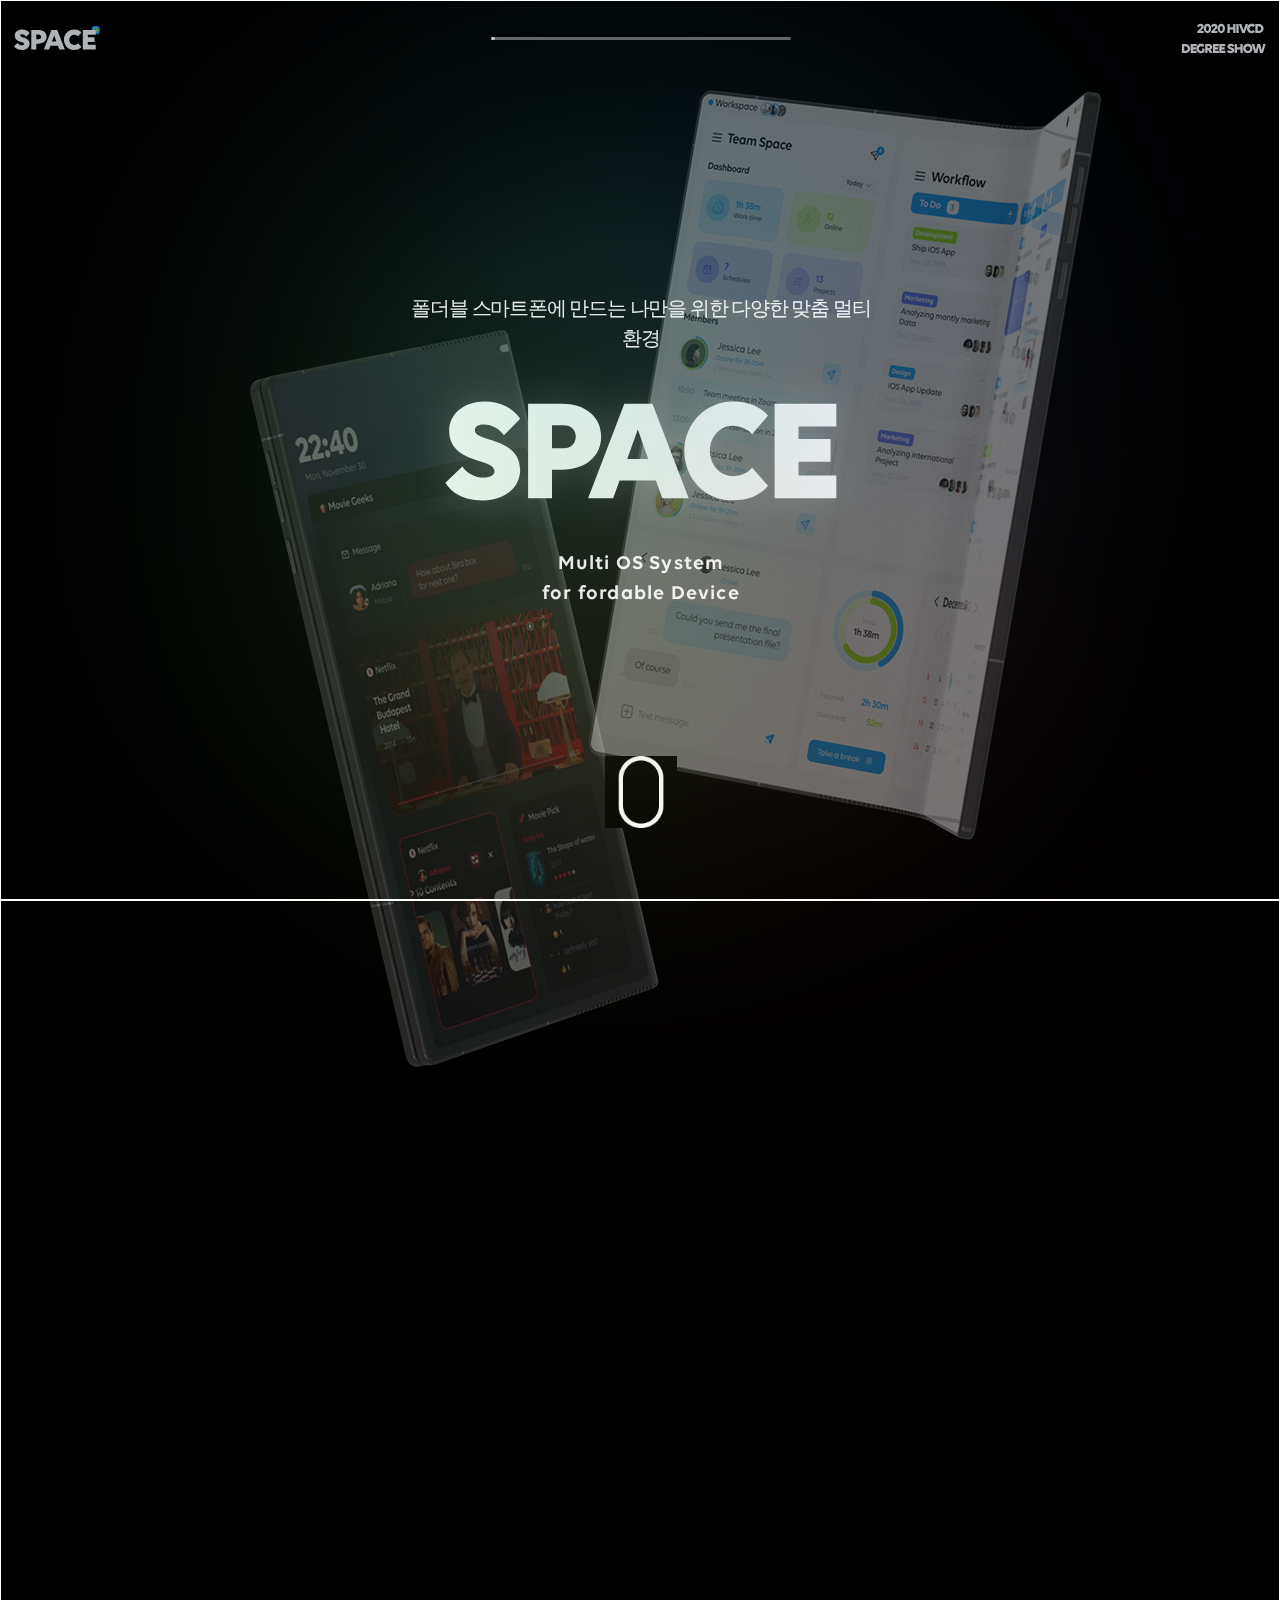
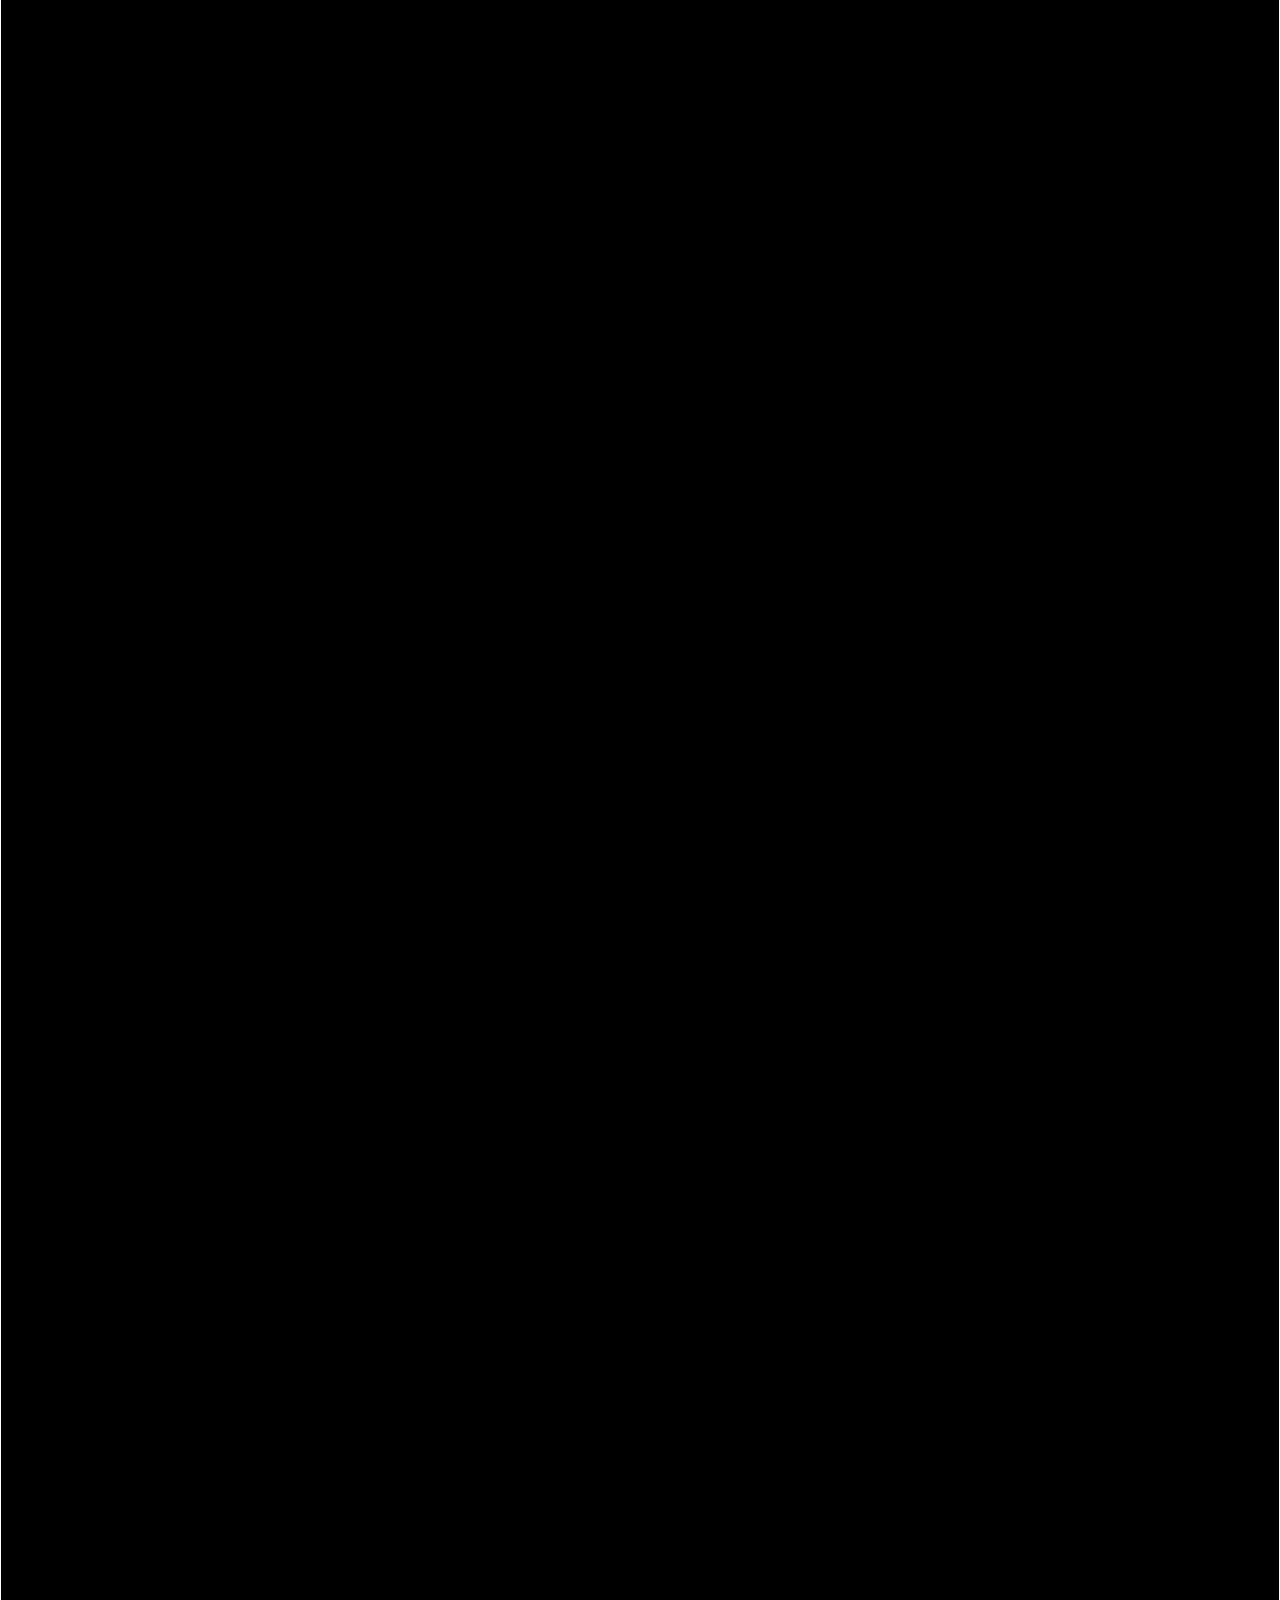
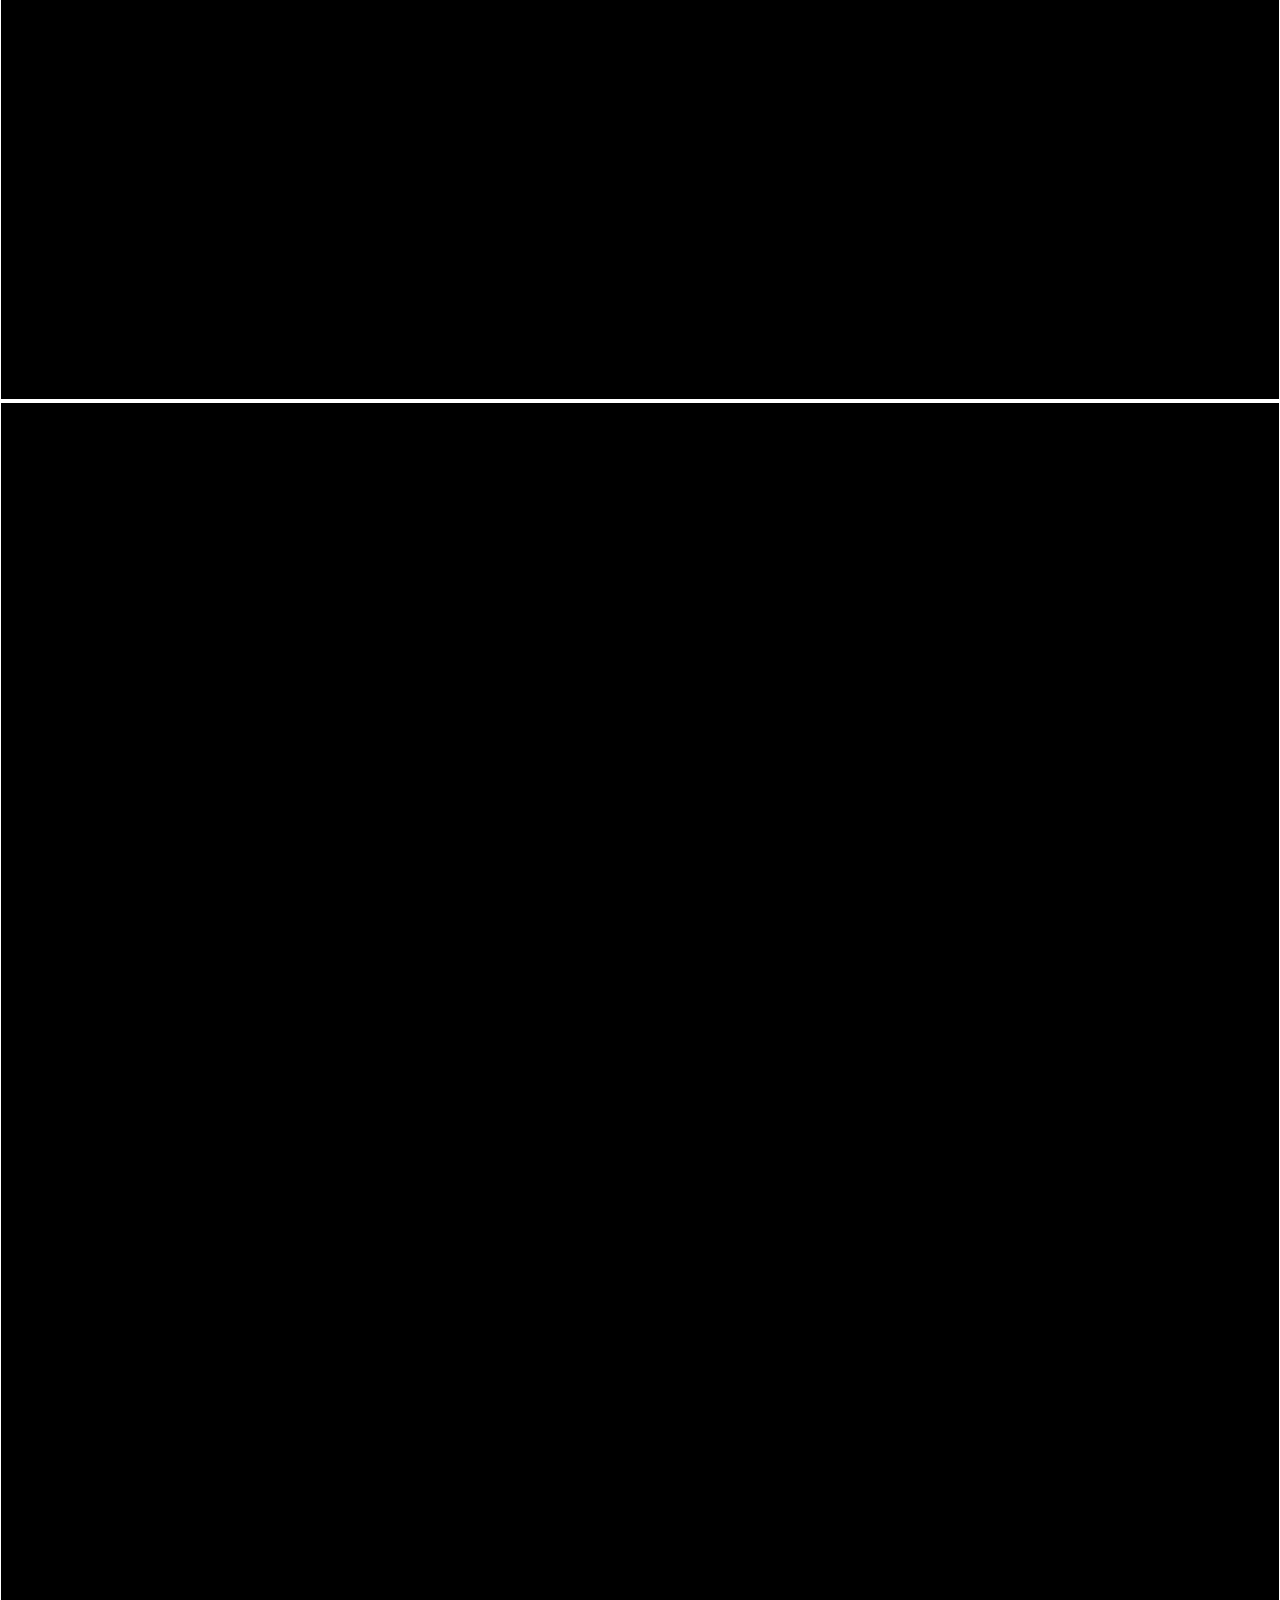
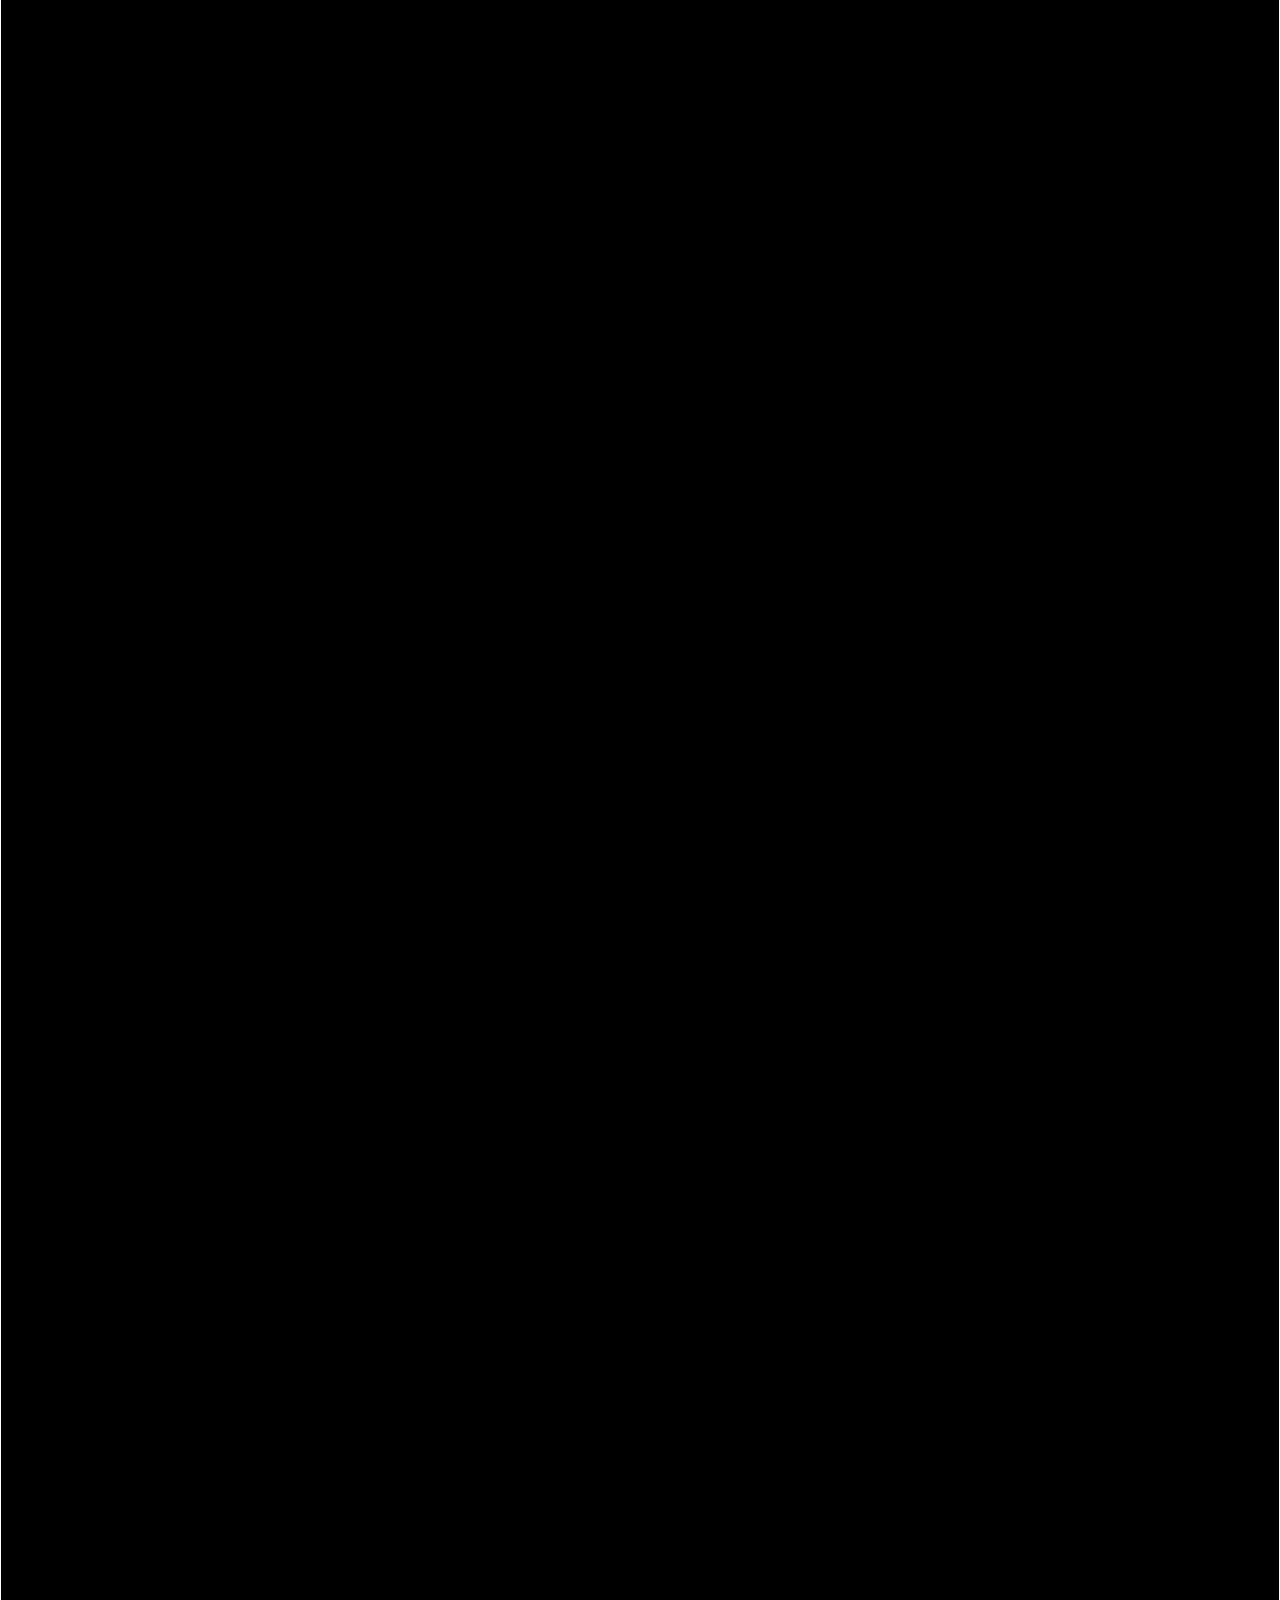
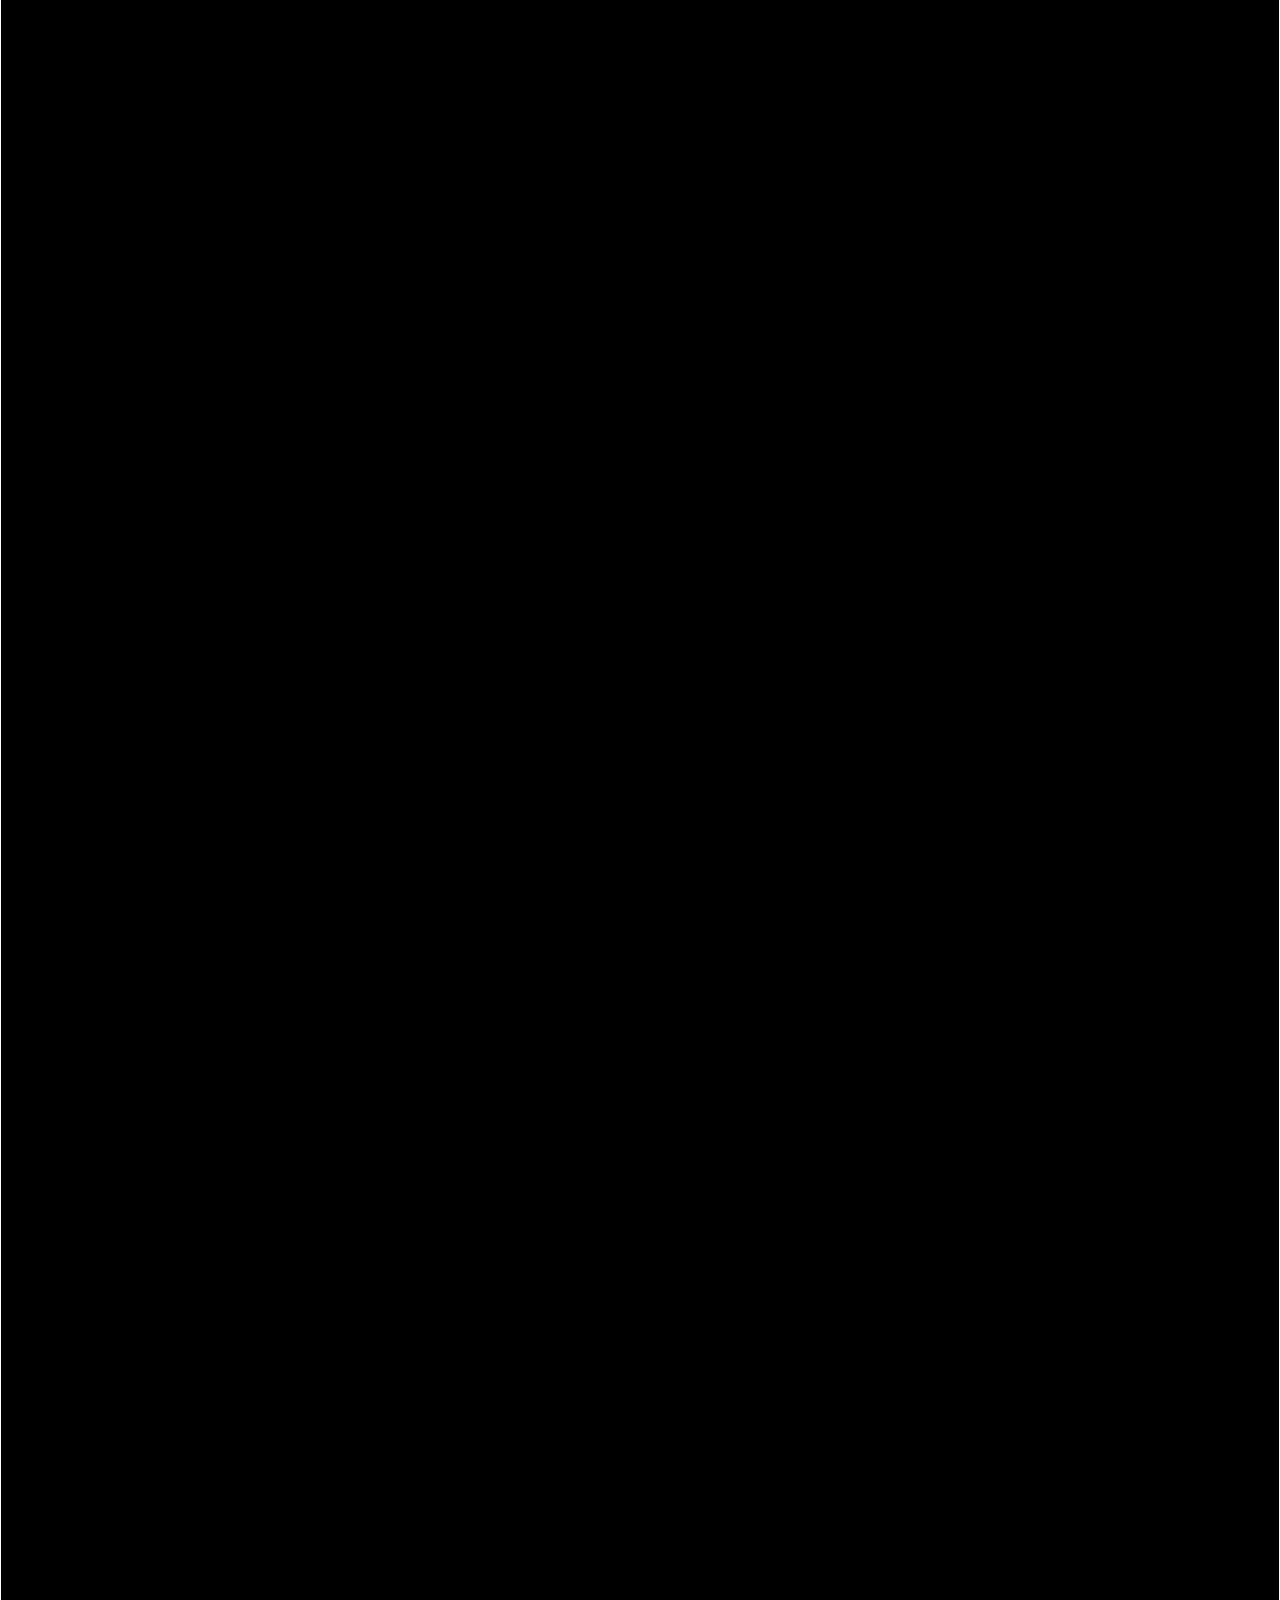
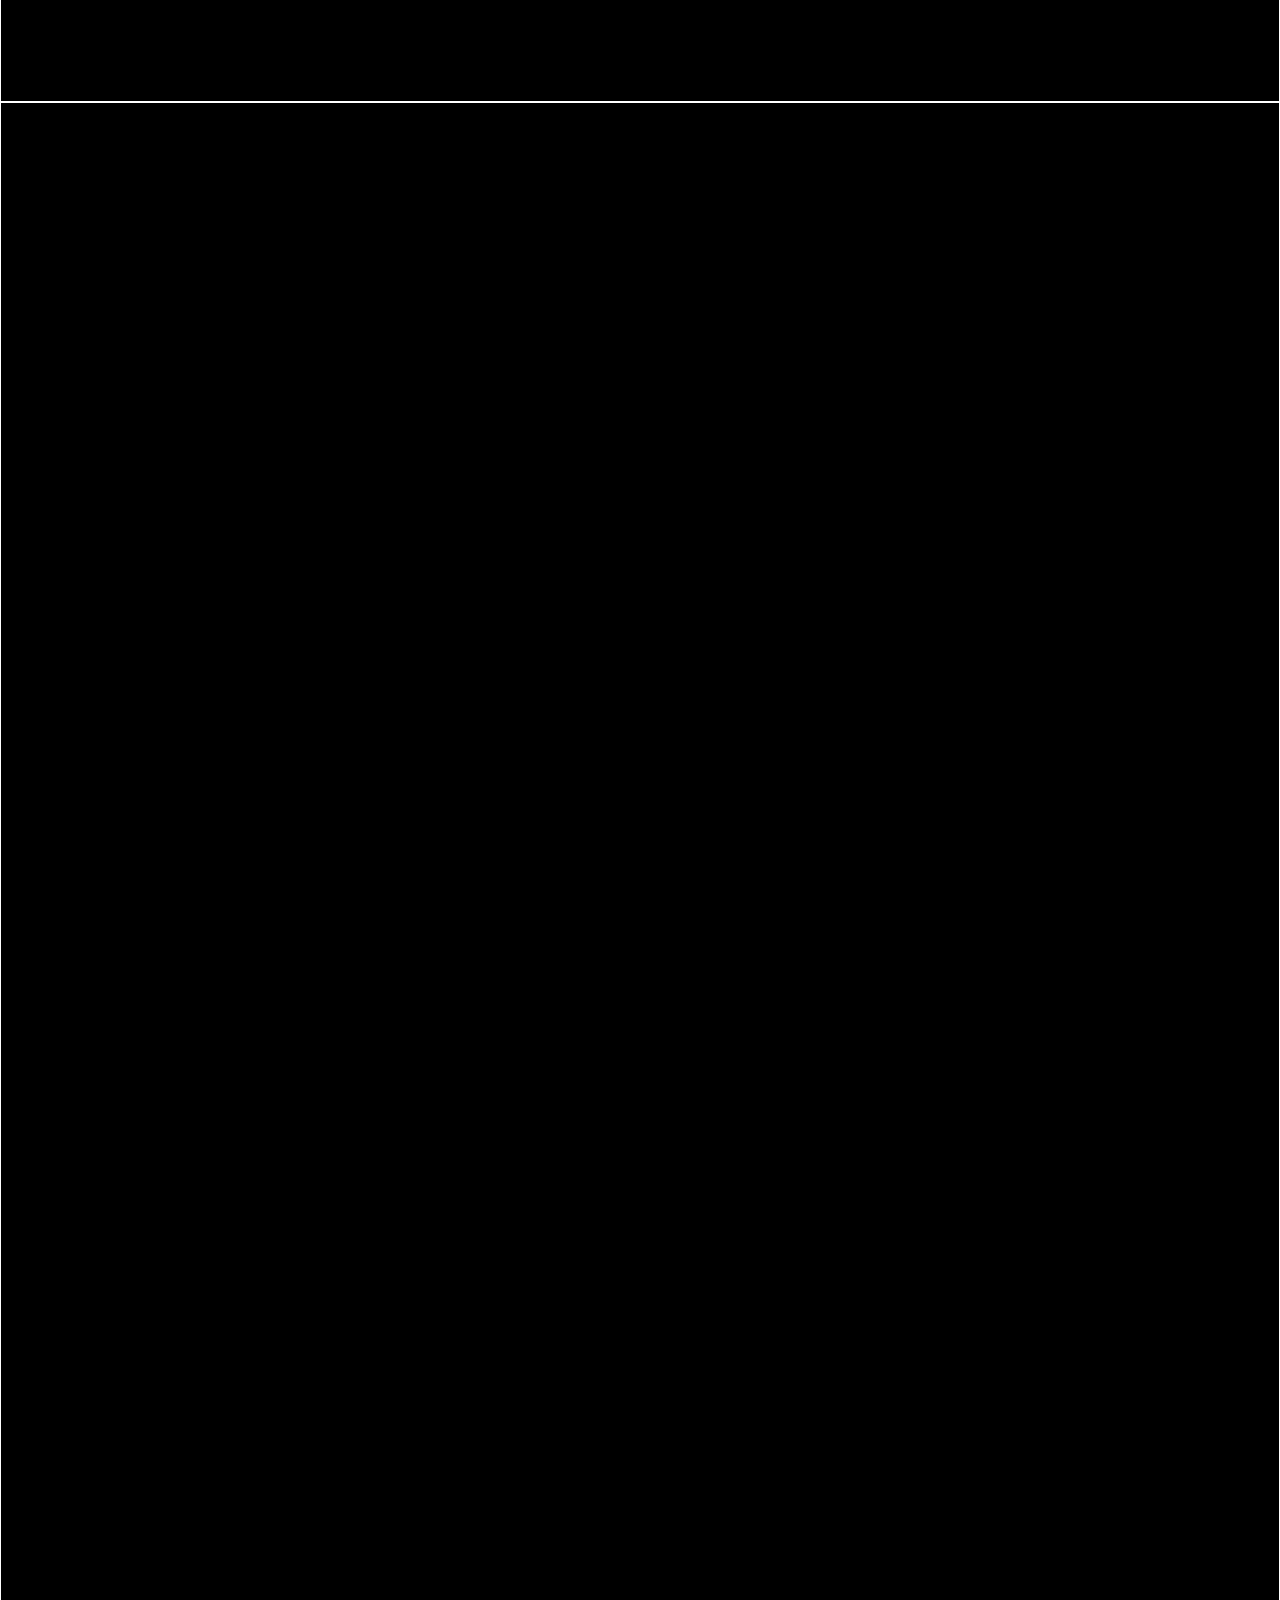
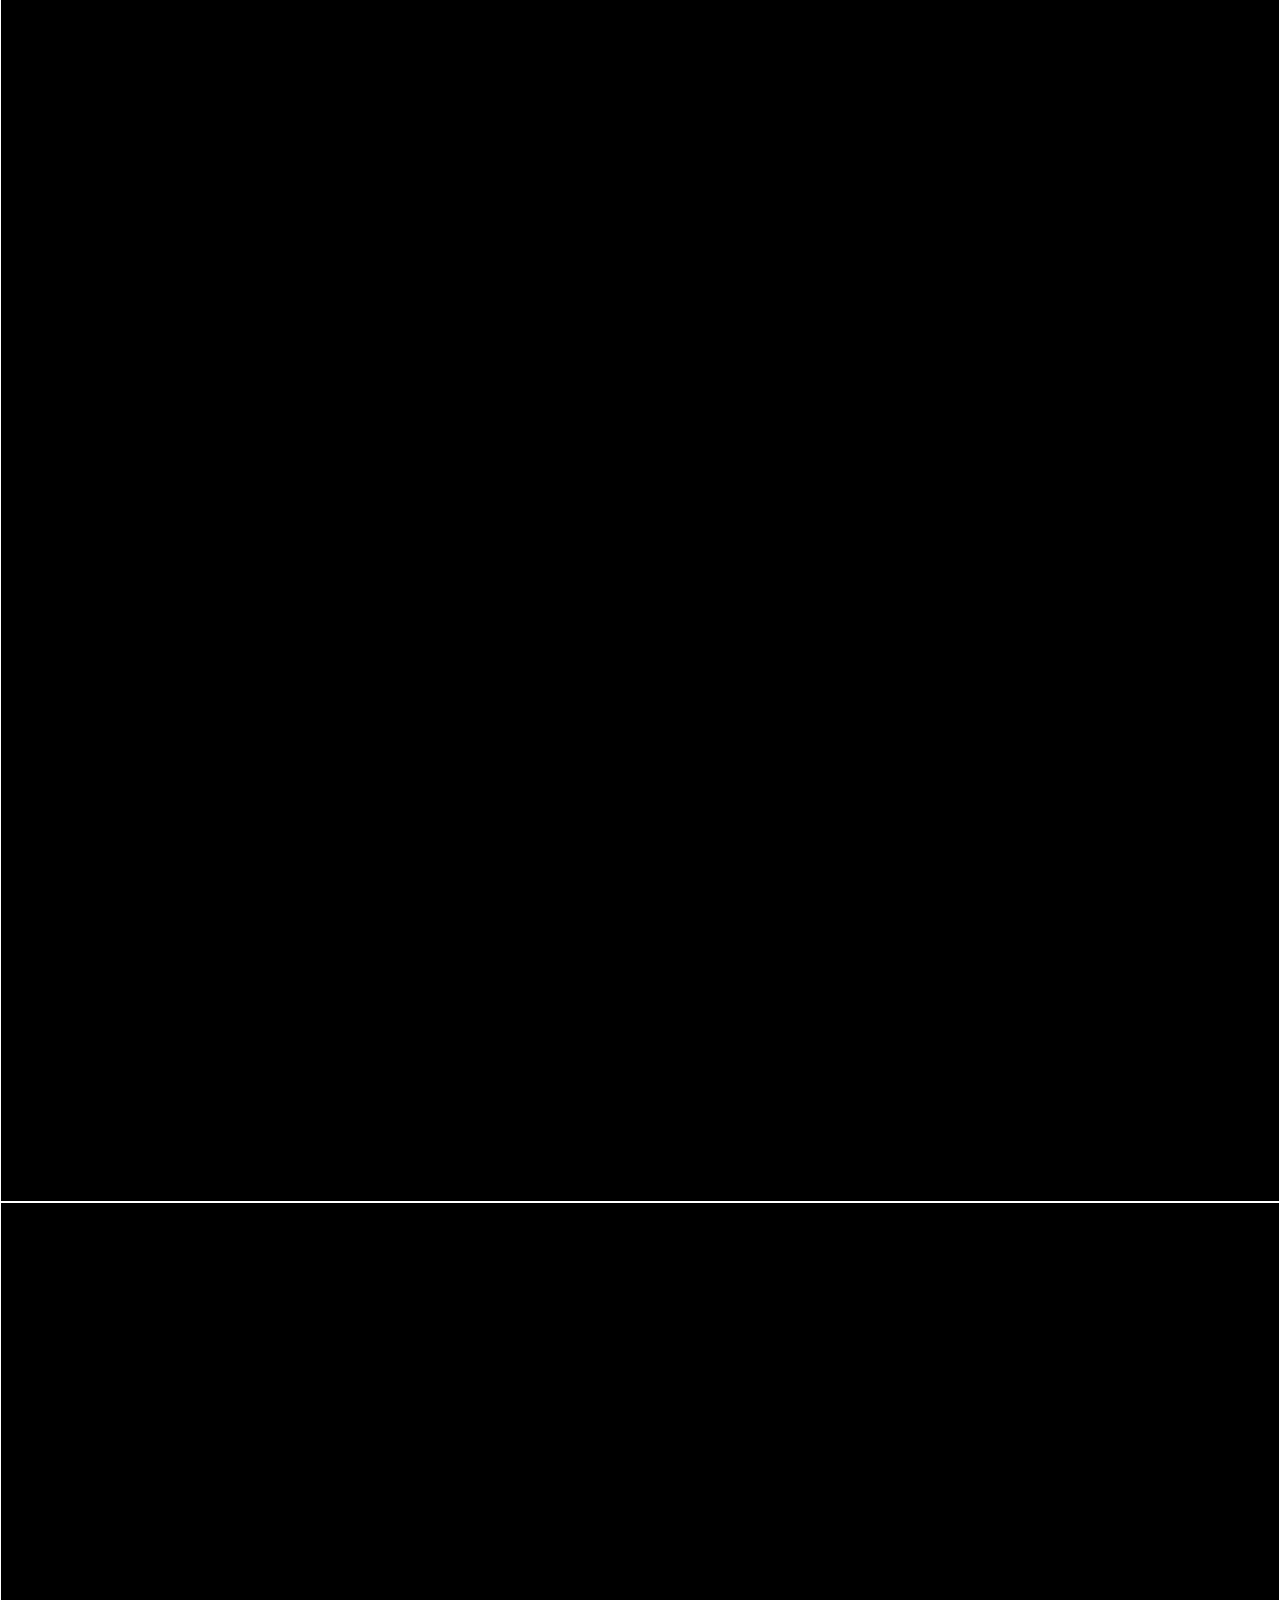
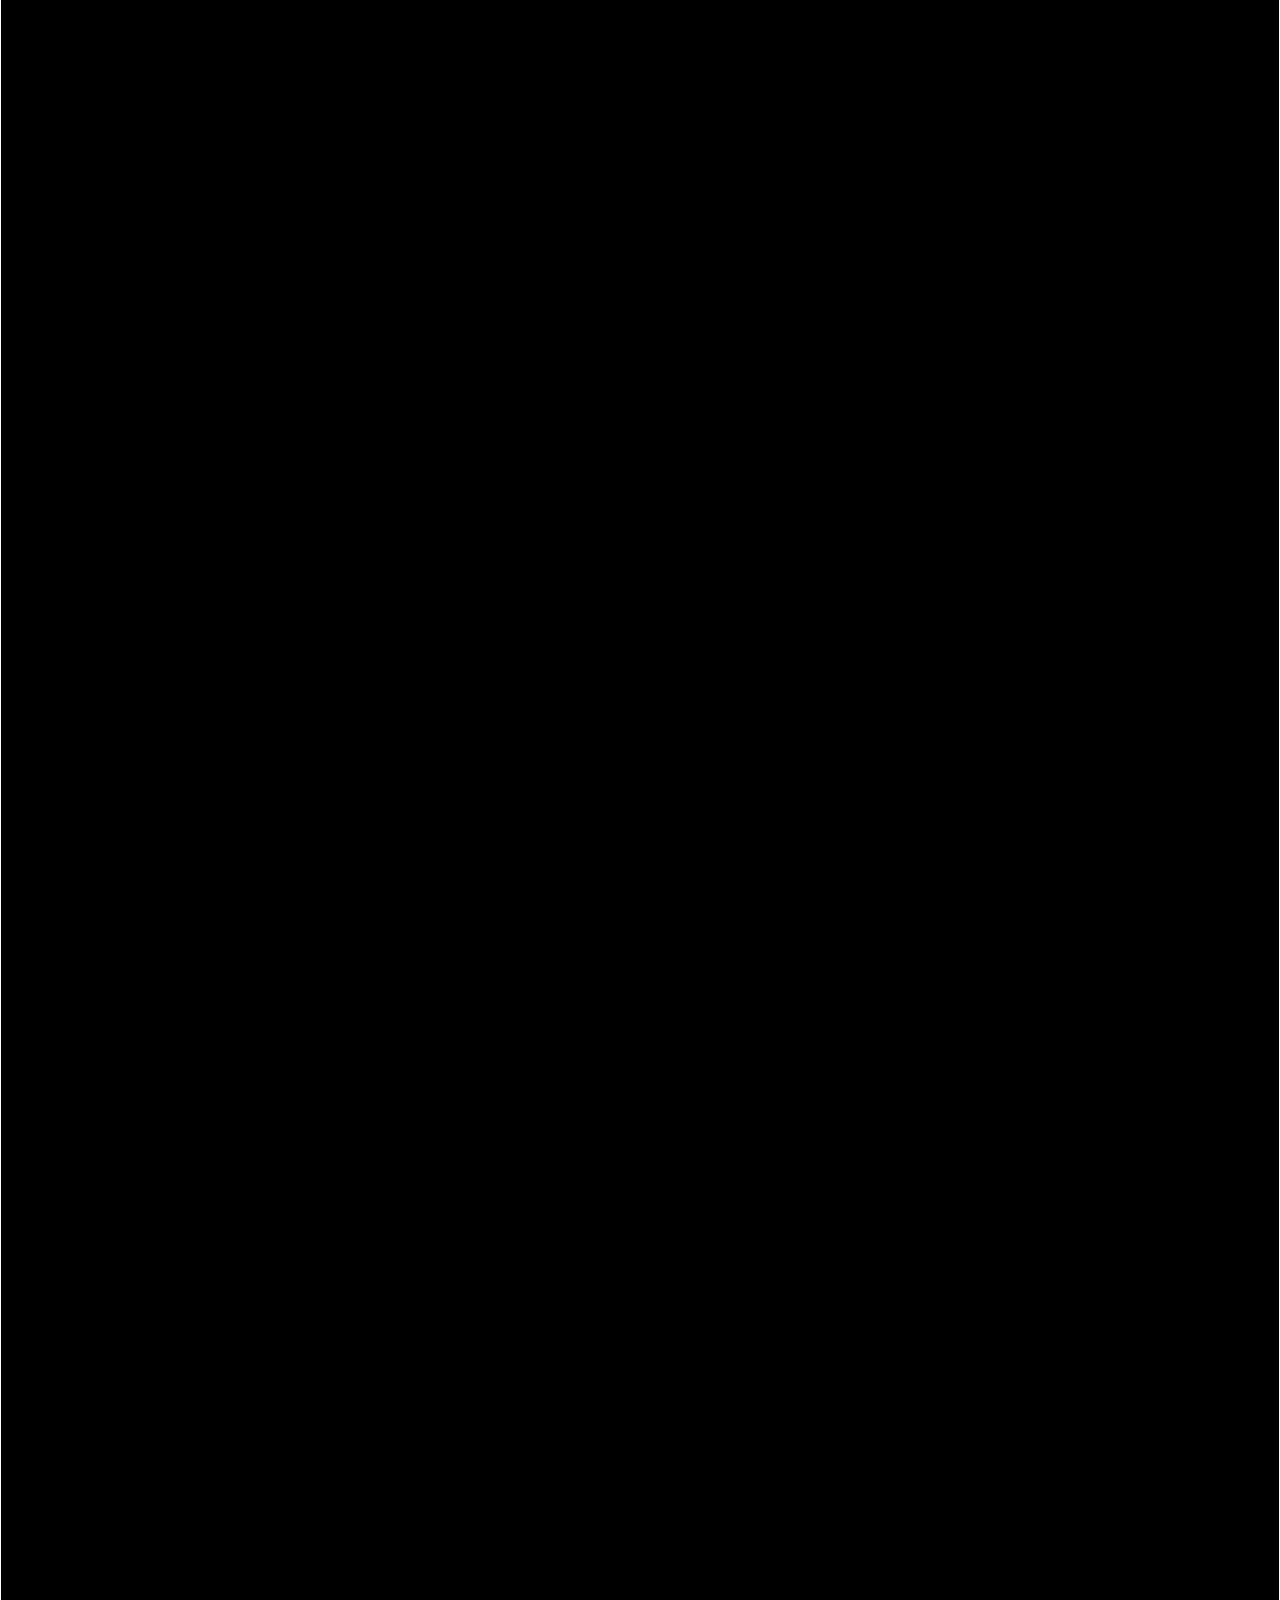
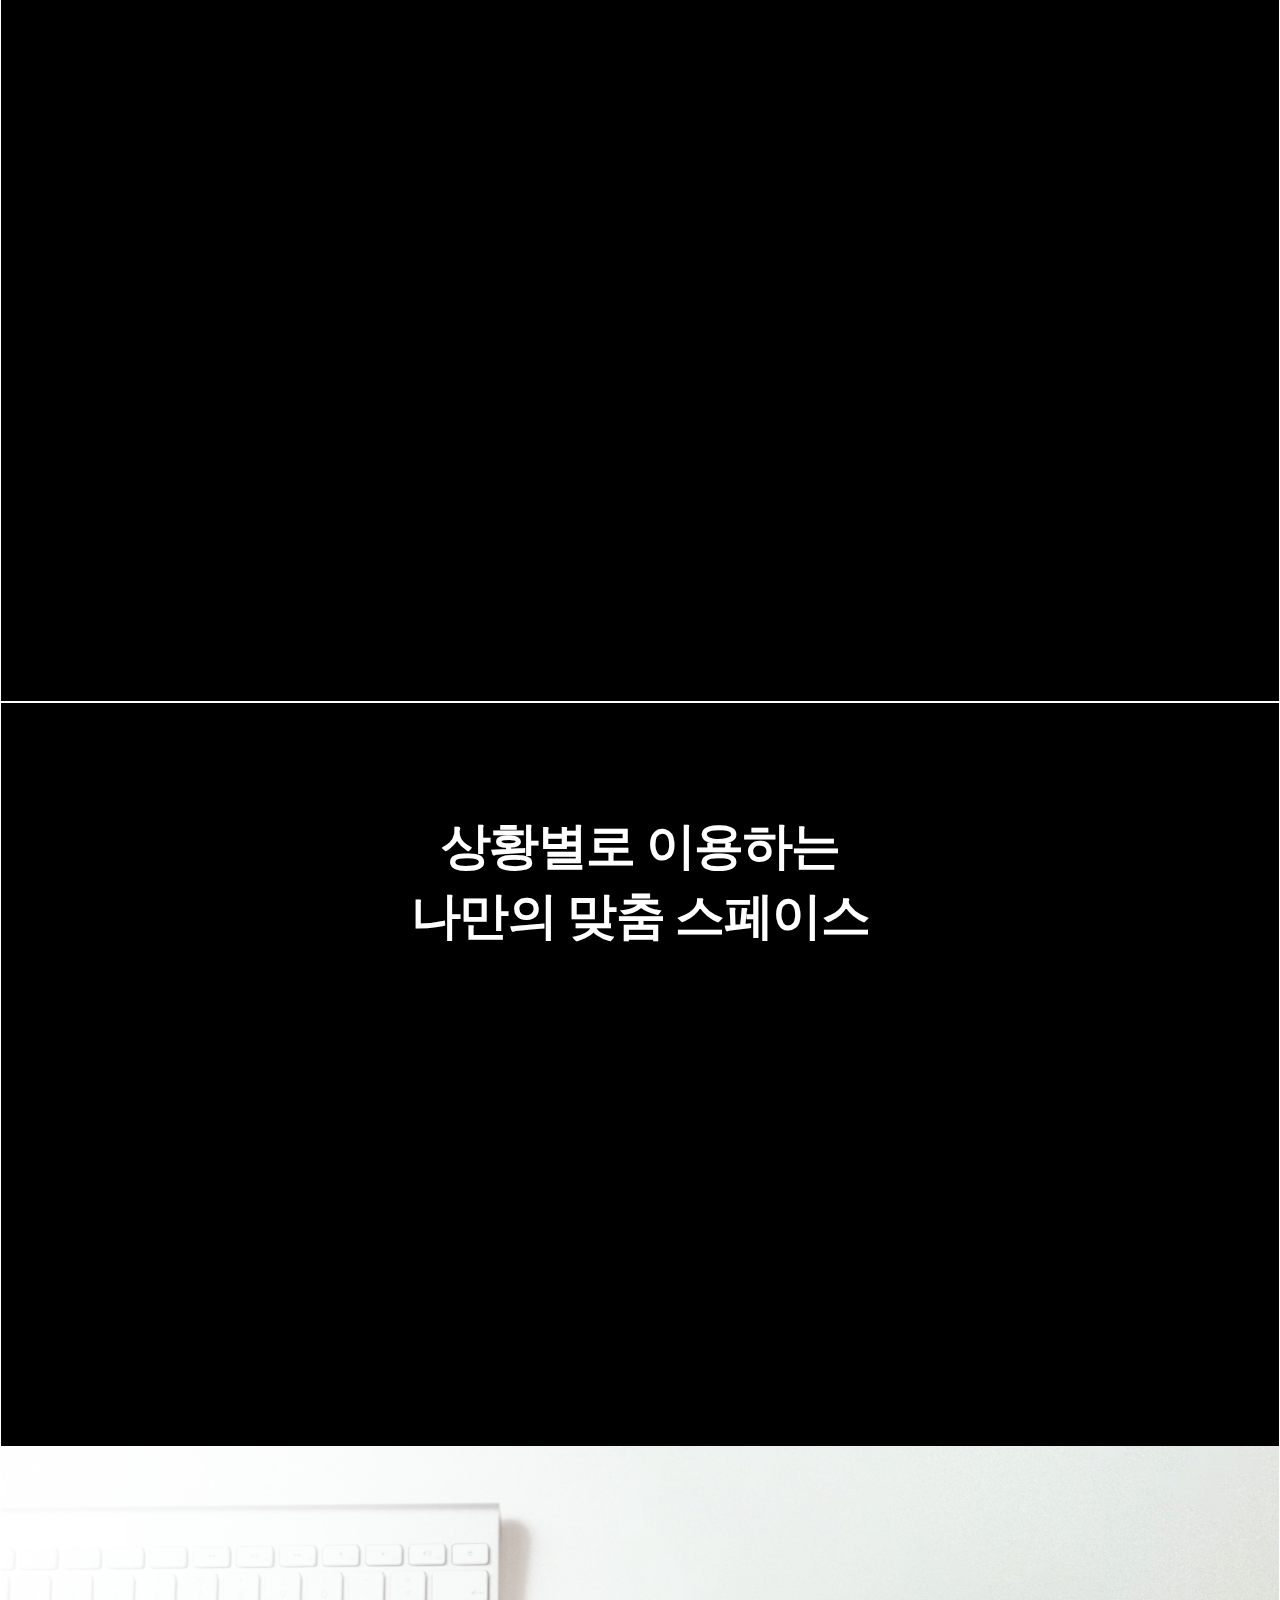
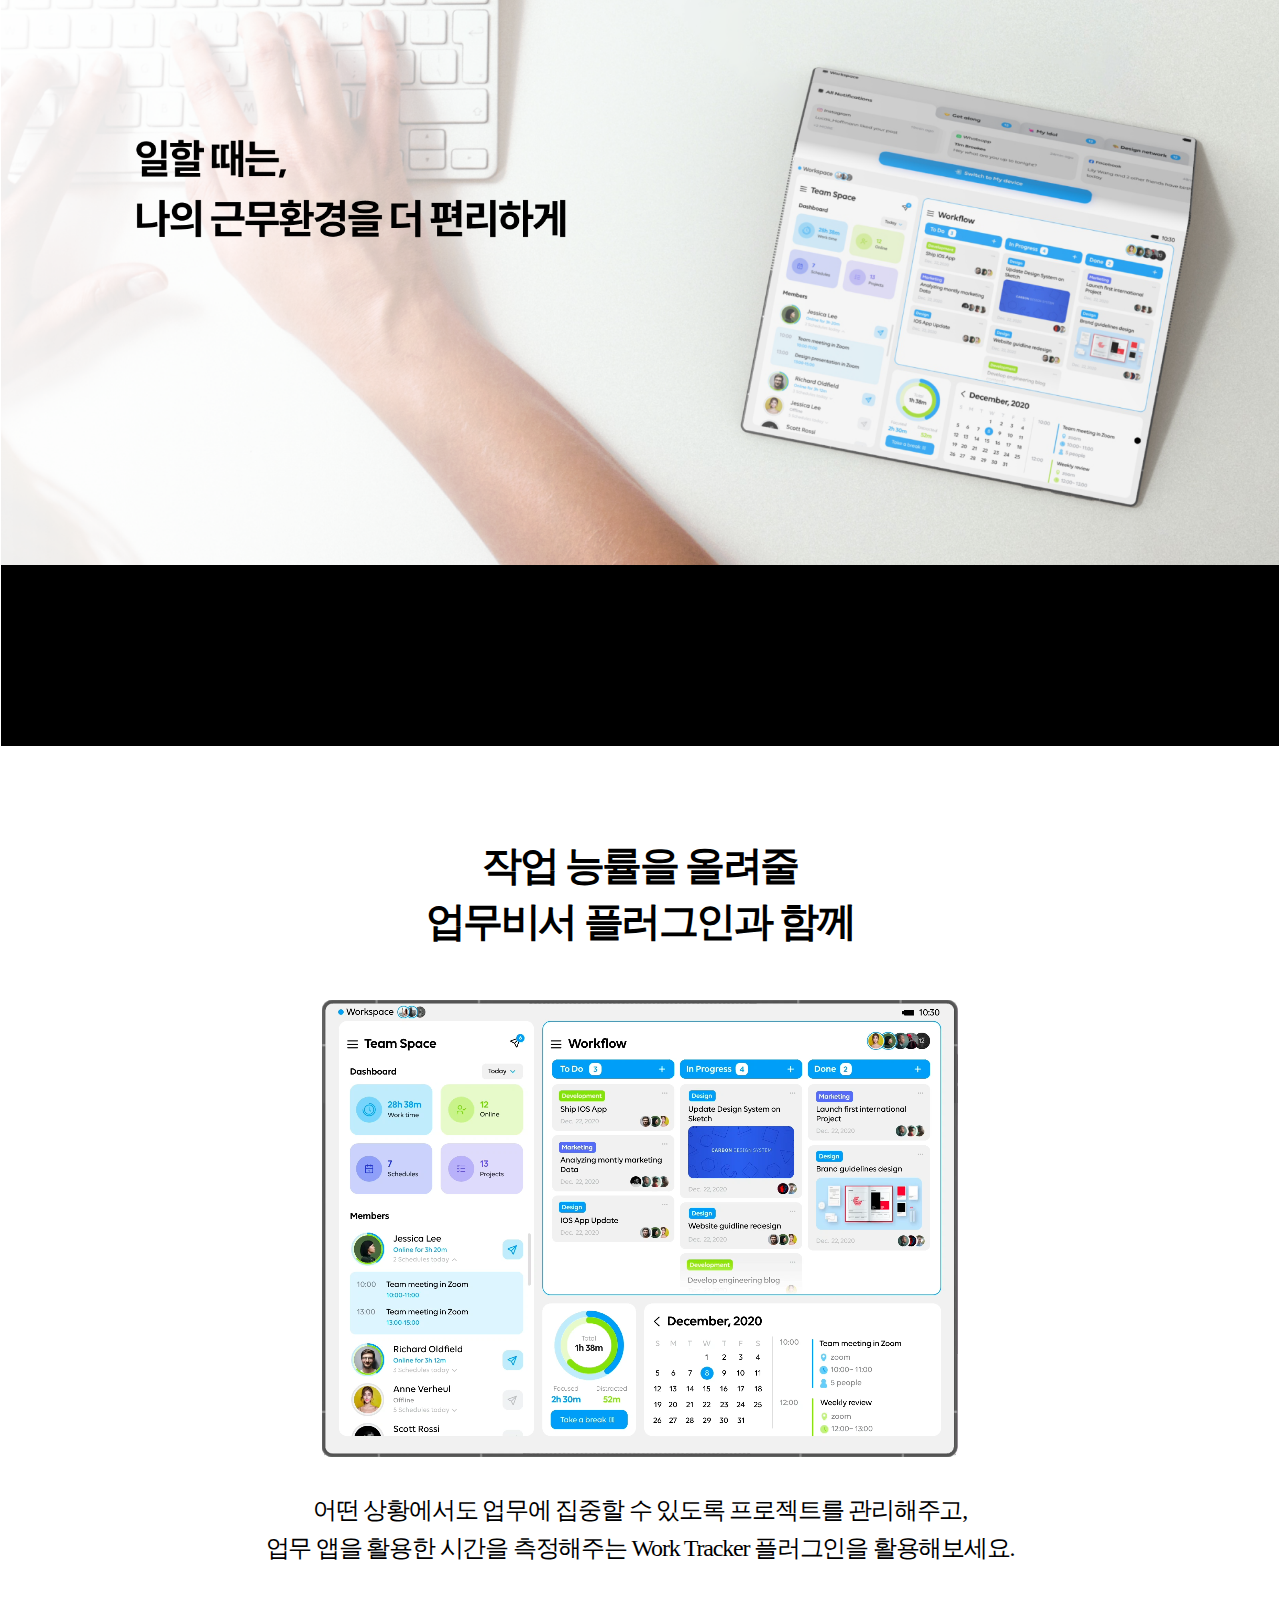
==== index.html @ e0433e71 "scroll-section-10 : completed" ====
<!DOCTYPE html>
<html>

<head>
    <meta charset="UTF-8">
    <meta name="viewport" content="width=device-width, initial-scale=1.0">
    <meta http-equiv="X-UA-Compatible" content="ie=edge">
    <title>[개발중]</title>
    <link rel="stylesheet" href="css/default.css">
    <link rel="stylesheet" href="css/main.css">
</head>

<body>
    <div class="container">
        <nav class="global-nav">
            <div class="global-nav-links">
                <img class="global-nav-item" src="./img/000/logo.svg"></img>
                <div class="global-nav-item indicator-background">
                    <div id="indicator-progress"></div>
                </div>
                <img class="global-nav-item" src="./img/000/head_right.svg" />
            </div>
        </nav>
        <section class="scroll-section title-section" id="scroll-section-0">
            <div class="main-page-title">
                <div class="main-page-title-background"></div>
                <div class="main-page-title-wrapper">
                    <small>폴더블 스마트폰에 만드는 나만을 위한 다양한 맞춤 멀티 환경</small>
                    <img src="./img/000/title.svg" />
                    <p>
                        Multi OS System<br>
                        for fordable Device
                    </p>
                </div>
            </div>
            <div class="main-page-footer">
                <img src="./img/000/scroll.gif" />
            </div>
            <div class="background-image left">
                <img src="./img/000/left.png" />
            </div>
            <div class="background-image right">
                <img src="./img/000/right.png" />
            </div>
        </section>
        <section class="scroll-section" id="scroll-section-1">
            <div class="sticky-elem sticky-elem-canvas">
                <canvas id="video-canvas-1" width="1920" height="1080"></canvas>
            </div>
            <div class="center-wrapper">
                <div class="scroll-elem title-box">
                    <p>
                        매순간 다른 목적,<br>
                        편하게 즐기고 계신가요?
                    </p>
                </div>
            </div>
        </section>
        <section class="scroll-section" id="scroll-section-2"></section>
        <section class="scroll-section" id="scroll-section-3">
            <div class="scroll-elem left-mock-screen">
                <img class="left-mock-screen-video one" src="./img/003/problem1.gif">
                <img class="left-mock-screen-video two" src="./img/003/problem2.gif">
                <img class="left-mock-screen-video three" src="./img/003/problem3.gif">
            </div>
            <div class="scroll-elem flow-text flow-right one">
                <strong>일할 때, 쉴 때, 영화볼 때</strong>
                <p>
                    함께 쓰면 편한 앱들, 매번 켰다 껐다 왔다갔다...<br>
                    번거롭지는 않으셨나요?
                </p>
            </div>
            <div class="scroll-elem flow-text flow-right two">
                <strong>집중하고 싶은 그 순간</strong>
                <p>
                    불필요한 알람이 정신없이 훼방을 놓는 바람에<br>
                    짜증나지는 않은셨나요?
                </p>
            </div>
            <div class="scroll-elem flow-text flow-right three">
                <strong>이리 돌리고, 저리 돌리고</strong>
                <p>
                    가로 세로 회전으로 부족해서,<br>
                    Lorem ipsum dolor sit amet.
                </p>
            </div>
        </section>
        <section class="scroll-section" id="scroll-section-4">
            <div class="sticky-elem main-message flow-title">
                <strong>지금 당신에게 필요한 건?</strong>
            </div>
            <div class="sticky-elem sticky-elem-video">
                <video class="full-video" id="background-video" src="./video/004/background-video.mp4" muted
                    width="100%" height="100%"></video>
            </div>
        </section>
        <section class="scroll-section" id="scroll-section-5">
            <div class="triple-wrapper">
                <div class="scroll-elem triple-left">
                    <strong class="index-1">1<br></strong>
                    <img src="./img/005/1.gif" />
                    <h1>
                        원하는 대로 만드는<br>
                        나만의 공간
                    </h1>
                    <p>
                        같이 사용할 앱들끼리 공간으로 묶어<br>사용을 분리해보세요.
                    </p>
                </div>
                <div class="scroll-elem triple-center">
                    <strong class="index-2">2<br></strong>
                    <img src="./img/005/2.gif" />
                    <h1>
                        스페이스만의<br>
                        플러그인
                    </h1>
                    <p>
                        스페이스에 준비된 각종 플러그인으로<br>더욱 효율적으로 활용할 수 있어요.
                    </p>
                </div>
                <div class="scroll-elem triple-right">
                    <strong class="index-3">3<br></strong>
                    <img src="./img/005/3.gif" />
                    <h1>
                        접고, 펼치고<br>
                        나누고
                    </h1>
                    <p>
                        폰을 접고 펼치고, 그리드를 나누며<br>자유자재로 활용해보세요.
                    </p>
                </div>
            </div>
        </section>
        <section class="scroll-section" id="scroll-section-6">
            <div class="scroll-main-message">
                <strong>상황별로 이용하는<br>나만의 맞춤 스페이스</strong>
            </div>
            <div class="scroll-background-wrapper">
                <img class="scroll-background-image" src="./img/006/work_mockup.png"/>
            </div>
            <div style="background-color: white; height: 10vh; width: 100%;">

            </div>
        </section>
        <section class="scroll-section" id="scroll-section-7">
            <div class="scroll-area-wrapper one">
                <div class="screen-title">
                    <strong>작업 능률을 올려줄<br>업무비서 플러그인과 함께</strong>
                </div>
                <div class="screen-body">
                    <video id="video-one" src="./video/007/work_1.mp4" style="width: 636px; height: 457px;" muted autoplay loop></video>
                </div>
                <div class="screen-footer">
                    <p>
                        어떤 상황에서도 업무에 집중할 수 있도록 프로젝트를 관리해주고,<br>
                        업무 앱을 활용한 시간을 측정해주는 Work Tracker 플러그인을 활용해보세요.
                    </p>
                </div>
            </div>
            <div class="scroll-area-wrapper two">
                <div class="scroll-area-flow-text">
                    <strong>집중과 휴식<br>두마리 토끼를 한 번에</strong>
                    <p>
                        업무용 스페이스에 집중할 수 있도록<br>
                        다른 스페이스의 알림은 잠시 뒤로.<br>
                        확인하고 싶을 때 언제든지 펼쳐보세요.
                    </p>
                </div>
                <video id="video-two" src="./video/007/work_2.mp4" style="width: 805px; height: 900px;" muted autoplay loop></video>
            </div>
            <div class="scroll-area-wrapper three">
                <div class="scroll-area-flow-text">
                    <strong>갑작스럽게<br>이동해야 할 때에도</strong>
                    <p>
                        사용하고 있던 앱들이 반으로 접힌 화면<br>
                        속으로 쏙, 작은 화면에서도 스페이스를<br>
                        온전히 이용할 수 있어요.
                    </p>
                </div>
                <video id="video-three" src="./video/007/work_3.mp4" style="width: 805px; height: 900px;" muted autoplay loop></video>
            </div>
        </section>
        <section class="scroll-section" id="scroll-section-8">
            <div class="sticky-elem-canvas">
                <canvas id="background-canvas" width="2000" height="2160"></canvas>
            </div>
            <div class="sticky-elem screen-title">
                <strong>일할 때에는 물론</strong>
            </div>
            <div class="sticky-elem center-fixed-images light">
                <img src="./img/008/light.png">
            </div>
            <div class="sticky-elem center-fixed-images dark">
                <img src="./img/008/dark.png">
            </div>
            <div class="sticky-elem screen-footer">
                <strong>편히 쉴 때에도</strong>
            </div>
            <!-- 배경 검정색 전환 -->
        </section>
        <section class="scroll-section" id="scroll-section-9">
            <div class="sticky-elem sticky-elem-video" style="padding-left: 50%;">
                <video class="full-video one" id="background-video" src="./video/009/chill_motion_1_mockup.mp4" muted loop
                    width="100%" height="100%"></video>
            </div>
            <div class="sticky-elem sticky-elem-video" style="padding-left: 50%;">
                <video class="full-video two" id="background-video" src="./video/009/chill_motion_2_mockup.mp4" muted loop
                    width="100%" height="100%"></video>
            </div>
            <div class="sticky-elem sticky-elem-video">
                <video class="full-video three" id="background-video" src="./video/009/chill_motion_3_mockup.mp4" muted loop
                    width="100%" height="100%"></video>
            </div>
            <div class="scroll-elem flow-text flow-left one">
                <strong>미러 윈도우로<br>동시에 즐기는 스페이스</strong>
                <p>
                    친구와 스페이스를 공유하여 함께 시간을<br>
                    보내보세요. 친구의 활동을 그대로 보여주는<br>
                    미러 윈도우와 함께.
                </p>
            </div>
            <div class="scroll-elem flow-text flow-left two">
                <strong>잠깐 접어서<br>홀드한 상태에서도</strong>
                <p>
                    잠깐 홀드를 할 때에도, 스페이스를 공동<br>
                    으로 사용하고 있는 친구가 어떤 일을 하<br>
                    고 있는지 볼 수 있어요.
                </p>
            </div>
            <div class="sticky-elem sticky-elem-canvas">
                <canvas id="image-canvas-3" width="1920" height="1080"></canvas>
            </div>
            <div class="sticky-elem screen-title three">
                <p>스페이스의 추억을 담아줄<br>화면기록 플러그인과 함께</p>
            </div>
            <div class="sticky-elem screen-footer three">
                <p>
                    Historize 플러그인을 활용해, 스크린 타임랩스를 기록하고 추억으로 남겨보세요. <br>
                    하루종일 즐겼던 스페이스에서 원하는 화면만 쏙쏙 골라담아 친구와 함께 편집하세요.
                </p>
            </div>
        </section>
        <section class="scroll-section" id="scroll-section-10">
            <div class="last-wrapper">
                <div class="last-title">
                    이제 당신만의 다양한 스페이스를<br>만들어보세요.
                </div>
                <img src="./img/010/all_mockup_full.png" width="1920" height="1080" style="z-index: 5;"></canvas>
            </div>
        </section>
        <section class="scroll-section" id="scroll-section-11">
        </section>
    </div>
    <script src="js/main.js"></script>
</body>

</html>
---- css/default.css ----
@charset 'utf-8';

html {
	font-family: 'Apple SD Gothic Neo', Roboto, 'Noto Sans KR', NanumGothic, 'Malgun Gothic', sans-serif;
	line-height: 1.2;
	word-wrap: break-word;
	background: #000000;
	color: #ffffff;
}
body {
	-webkit-font-smoothing: antialiased;
}
html, body, div, span, applet, object, iframe,
h1, h2, h3, h4, h5, h6, p, blockquote, pre,
a, abbr, acronym, address, big, cite, code,
del, dfn, em, img, ins, kbd, q, s, samp,
small, strike, strong, sub, sup, tt, var,
b, u, i, center,
dl, dt, dd, ol, ul, li,
fieldset, form, label, legend,
table, caption, tbody, tfoot, thead, tr, th, td,
article, aside, canvas, details, embed,
figure, figcaption, footer, header, hgroup,
menu, nav, output, ruby, section, summary,
time, mark, audio, video {
	margin: 0;
	padding: 0;
	border: 0;
}
article, aside, details, figcaption, figure, footer, header, hgroup, menu, nav, section {
	display: block;
}
div, span, article, section, header, footer, aside, p, ul, li, fieldset, legend, label, a, nav, form {
	box-sizing: border-box;
}
ol, ul, li {
	list-style: none;
}
table {
	border-collapse: collapse;
	border-spacing: 0;
}
img {
	max-width: 100%;
	height: auto;
	border: 0;
}
button {
	border: 0;
	background: transparent;
	cursor: pointer;
}
---- css/main.css ----
@charset 'utf-8';

@font-face {
    font-family: 'SpoqaHanSans';
    font-weight: normal;
    src: url('../font/NotoSansCJKkr-Regular.otf') format('truetype')

}

@font-face {
    font-family: 'SpoqaHanSans';
    font-weight: bold;
    src: url('../font/NotoSansCJKkr-Black.otf') format('truetype')
}

@font-face {
    font-family: 'Volte';
    src: url('../font/Volte\ Semibold.otf')
}

html {
    font-family: 'SpoqaHanSans', sans-serif;
    font-size: 14px;
}

body {
    overflow-x: hidden;
    letter-spacing: -0.05em;
}

p {
    line-height: 1.6;
}

a {
    text-decoration: none;
}

.global-nav {
    position: fixed;
    top: 0;
    left: 0;
    z-index: 10;
    width: 100%;
    height: 76px;
    padding: 0 1rem;
}

.global-nav-links {
    display: flex;
    align-items: center;
    justify-content: space-between;
    max-width: 1440px;
    margin: 0 auto;
    height: 100%;
}

.indicator-background {
    width: 300px;
    height: 3px;
    border-radius: 100px;
    background-color: #C3C6CB80;
}

#indicator-progress {
    height: 3px;
    border-radius: 160px;
    background-color: #C3C6CB;
}

.main-page-footer {
    position: absolute;
    display: flex;
    width: 100%;
    bottom: 8vh;
    justify-content: center;
    align-items: center;
}

.main-page-footer img {
    height: 8vh;
    z-index: -3;
}

.main-page-title {
    position: absolute;
    display: flex;
    top: 24vh;
    width: 100%;
    justify-content: center;
    align-items: center;
}

.main-page-title-background {
    position: absolute;
    width: 470px;
    height: 470px;
    opacity: 0.4;
    background-image: conic-gradient(from 0.41turn, #ee2c49, #a4e21f 0.09turn, #11a8fd 0.69turn, #ee2c49);
    -webkit-filter: blur(200px);
    filter: blur(200px);
}

.main-page-title-wrapper {
    width: 470px;
    height: 470px;
    justify-content: center;
    align-items: center;
    display: flex;
    flex-direction: column;
}

.main-page-title-wrapper small {
    display: flex;
    flex-direction: column;
    margin-bottom: 1vh;
    opacity: 0.9;
    font-family: SpoqaHanSans;
    font-size: 20px;
    font-weight: normal;
    font-stretch: normal;
    font-style: normal;
    line-height: 1.5;
    letter-spacing: -1.2px;
    text-align: center;
}

.main-page-title-wrapper p {
    margin-top: 1vh;
    opacity: 0.9;
    font-family: Volte;
    font-size: 20px;
    font-weight: 600;
    font-stretch: normal;
    font-style: normal;
    line-height: 1.5;
    letter-spacing: 1.2px;
    text-align: center;
}

.background-image {
    position: absolute;
}

.background-image.right {
    top: 10vh;
    right: 14vw;
    opacity: 0.45;
    z-index: -5;
}

.background-image.left {
    bottom: -19vh;
    left: 19.5vw;
    opacity: 0.45;
    z-index: -5;
}

.scroll-section {
    /* padding-top: 50vh; */
    border: 1px solid #ffffff;
}

#scroll-section-1 .main-message,
#scroll-section-4 .main-message {
    display: flex;
    align-items: center;
    justify-content: center;
    opacity: 0;
	top: 40vh;
    margin: 5px 0;
    height: 3em;
    opacity: 0;
    text-align: center;
    font-family: SpoqaHanSans;
    font-size: 60px;
    font-weight: bold;
    font-stretch: normal;
    font-style: normal;
    line-height: 1.33;
    letter-spacing: -3.6px;
}

#scroll-section-4 .flow-title {
    font-size: 50px;
    line-height: 1.4;
    letter-spacing: -3px;
    opacity: 0;
}

.center-wrapper {
    display: flex;
    align-items: center;
    justify-content: center;
    width: 100%;
}

.title-box {
    display: flex;
    align-items: center;
    justify-content: center;
    opacity: 0;
    z-index: 5;
    position: absolute;
    text-align: center;
    top: 50%;
    left: 50%;
    width: 1920px;
    height: 1080px;
    border-radius: 3rem;
    border: solid 0.7rem #ffffff;
}

.title-box p {
    display: flex;
    align-items: center;
    justify-content: center;
    height: 100%;
    font-size: 9rem;
    font-weight: bold;
    font-stretch: normal;
    font-style: normal;
    line-height: 1.43;
    letter-spacing: -0.5rem;
}

.flow-right {
    top: 35vh;
    right: 15vw;
}

.flow-left {
    top: 25vh;
    left: 15vw;
}

.triple-wrapper {
    opacity: 0;
    top: 15vh;
    position: fixed;
    padding-left: 120px;
    padding-right: 120px;
    display: flex;
    flex-direction: row;
    width: 100%;
    text-align: center;
    align-items: center;
    justify-content: space-between;
}

.triple-wrapper .triple-left {
    position: relative;
    display: flex;
    flex-direction: column;
}

.triple-wrapper .triple-center {
    position: relative;
    display: flex;
    flex-direction: column;
    
}
.triple-wrapper .triple-right {
    position: relative;
    display: flex;
    flex-direction: column;
}

.triple-wrapper strong {
    font-family: Volte;
    font-size: 60px;
    font-weight: 600;
    font-stretch: normal;
    font-style: normal;
    line-height: 1.17;
    letter-spacing: -1.8px;
    text-align: center;
    margin-bottom: 40px;
}

.triple-wrapper img {
    margin-bottom: 77px;
    width: 225.3px;
    height: 209.3px;
}

.triple-wrapper h1 {
    font-family: SpoqaHanSans;
    font-size: 40px;
    font-weight: bold;
    font-stretch: normal;
    font-style: normal;
    line-height: 1.4;
    letter-spacing: -2.4px;
    text-align: center;
    margin-bottom: 20px;
}

.triple-wrapper p {
    font-family: SpoqaHanSans;
    font-size: 20px;
    font-weight: normal;
    font-stretch: normal;
    font-style: normal;
    line-height: 1.8;
    letter-spacing: -1px;
    text-align: center;
}

.flow-text strong {
    font-family: SpoqaHanSans;
    font-size: 50px;
    font-weight: bold;
    font-stretch: normal;
    font-style: normal;
    line-height: 1.4;
    letter-spacing: -3px;
}

.flow-text p {
    margin-top: 40px;
    font-family: SpoqaHanSans;
    font-size: 24px;
    font-weight: normal;
    font-stretch: normal;
    font-style: normal;
    line-height: 1.5;
    letter-spacing: -1.2px;
    text-align: left;
}

.sticky-elem {
    display: none;
    position: fixed;
    left: 0;
    width: 100%;
    z-index: 5;
}

.scroll-elem {
    display: none;
    position: fixed;
}

.sticky-elem-canvas {
    top: 0;
    height: 100%;
}

.sticky-elem-canvas canvas {
    position: absolute;
    top: 50%;
    left: 50%;
}

.left-mock-screen {
    position: fixed;
    top: 18vh;
    left: 15vw;
    z-index: 5;
    width: 300px;
    height: 600px;
    border-radius: 20px;
    border: solid 3px #ffffff;
}

.left-mock-screen-video {
    position: absolute;
    border-radius: 20px;
    z-index: 3;
    width: 100%;
    height: 100%;
    opacity: 0;
}

.right-mock-screen {
    position: fixed;
    top: 0;
    right: 0;
    width: 673px;
    height: 100%;
}

.right-mock-screen-video {
    position: absolute;
    z-index: 3;
    width: 100%;
    height: 100%;
    opacity: 0;
}

.sticky-elem-canvas {
    top: 0;
    width: 100%;
}

.sticky-elem-canvas canvas {
    position: fixed;
    top: 50%;
    left: 50%;
}

.sticky-elem-video {
    top: 0;
    height: 100%;
    /* width: 100%; */
}

.sticky-elem-canvas video {
    position: fixed;
    top: 50%;
    left: 50%;
}

#scroll-section-5 .index-1 {
    color: #ee2c49;
}

#scroll-section-5 .index-2 {
    color: #a4e21f;
}

#scroll-section-5 .index-3 {
    color: #11a8fd;
}

#scroll-section-7 {
	background: #ffffff;
	color: #000000;
}

.scroll-main-message {
    font-family: SpoqaHanSans;
    font-size: 50px;
    font-weight: bold;
    font-stretch: normal;
    font-style: normal;
    line-height: 1.4;
    letter-spacing: -1.5px;
    text-align: center;
    padding-top: 12vh;
    padding-bottom: 55vh;
}

.sticky-background-image {
    position: fixed;
    top: 0px;
    left: 0px;
}

#scroll-section-7 {
    background-color: white;
}

#scroll-section-7 .scroll-area-wrapper {
    display: flex;
    flex-direction: column;
}

#scroll-section-7 .scroll-area-wrapper.two, 
#scroll-section-7 .scroll-area-wrapper.three {
    flex-direction: row;
    justify-content: space-between;
}

#scroll-section-7 .screen-title {
    top: 10vh;
    font-family: SpoqaHanSans;
    font-size: 40px;
    font-weight: bold;
    font-stretch: normal;
    font-style: normal;
    line-height: 1.4;
    letter-spacing: -2.4px;
    text-align: center;
    margin-bottom: 50px;
}

#scroll-section-7 .screen-body {
    width: 100%;
    text-align: center;
    margin-bottom: 30px;
}

#scroll-section-7 .screen-footer {
    bottom: 8vh;
    font-family: SpoqaHanSans;
    font-size: 24px;
    font-weight: normal;
    font-stretch: normal;
    font-style: normal;
    line-height: 1.5;
    letter-spacing: -1.2px;
    text-align: center;
}

#scroll-section-7 .flow-text strong {
    font-family: SpoqaHanSans;
    font-size: 40px;
    font-weight: bold;
    font-stretch: normal;
    font-style: normal;
    line-height: 1.4;
    letter-spacing: -2.4px;
    text-align: left;
    margin-bottom: 40px;
}

#scroll-section-7 .flow-text {
    top: 38%;
}

#scroll-section-7 .flow-text p {
    font-family: SpoqaHanSans;
    font-size: 24px;
    font-weight: normal;
    font-stretch: normal;
    font-style: normal;
    line-height: 1.5;
    letter-spacing: -1.44px;
    text-align: left;
}

.scroll-area-flow-text {
    display: flex;
    flex-direction: column;
    position: relative;
    top: 32vh;
    left: 10vw;
}

.scroll-area-flow-text strong {
    font-family: SpoqaHanSans;
    font-size: 40px;
    font-weight: bold;
    font-stretch: normal;
    font-style: normal;
    line-height: 1.4;
    letter-spacing: -2.4px;
    text-align: left;
    margin-bottom: 30px;
}

.scroll-area-flow-text p {
    font-family: SpoqaHanSans;
    font-size: 24px;
    font-weight: normal;
    font-stretch: normal;
    font-style: normal;
    line-height: 1.5;
    letter-spacing: -1.44px;
    text-align: left;
}

#background-canvas {
    display: absolute;
    top: 50%;
    left: 50%;
}

#scroll-section-8 {
    background-color: white;
}

#scroll-section-8 .screen-title{
    width: 100%;
    text-align: center;
    top: 10vh;
    color: black;
    font-family: SpoqaHanSans;
    font-size: 50px;
    font-weight: bold;
    font-stretch: normal;
    font-style: normal;
    line-height: 1.4;
    letter-spacing: -3px;
    text-align: center;
    opacity: 0;
}

#scroll-section-8 .screen-footer {
    width: 100%;
    text-align: center;
    bottom: 10vh;
    color: white;
    font-family: SpoqaHanSans;
    font-size: 50px;
    font-weight: bold;
    font-stretch: normal;
    font-style: normal;
    line-height: 1.4;
    letter-spacing: -3px;
    text-align: center;
    opacity: 0;
}

#scroll-section-8 .center-fixed-images {
    width: 100%;
    text-align: center;
    top: 29vh;
    opacity: 0;
}

#scroll-section-8 .center-fixed-images img{
    width: 650px;
    height: 362px;
}

#scroll-section-9 .flow-text {
    z-index: 10;
    left: 10vw;
}

#scroll-section-9 .flow-text strong {
    font-family: SpoqaHanSans;
    font-size: 40px;
    font-weight: bold;
    font-stretch: normal;
    font-style: normal;
    line-height: 1.4;
    letter-spacing: -2.4px;
}

#scroll-section-9 .flow-text p {
    font-family: SpoqaHanSans;
    font-size: 24px;
    font-weight: normal;
    font-stretch: normal;
    font-style: normal;
    line-height: 1.5;
    letter-spacing: -1.2px;
}

#scroll-section-9 .screen-title {
    top: 10vh;
    width: 100%;
    font-family: SpoqaHanSans;
    font-size: 40px;
    font-weight: bold;
    font-stretch: normal;
    font-style: normal;
    line-height: 1.4;
    letter-spacing: -2.4px;
    text-align: center;
    opacity: 0;
}

#scroll-section-9 .background-video {
    right: 0;
    opacity: 0;
}

#scroll-section-9 .screen-footer {
    bottom: 8vh;
    width: 100%;
    font-family: SpoqaHanSans;
    font-size: 24px;
    font-weight: normal;
    font-stretch: normal;
    font-style: normal;
    line-height: 1.5;
    letter-spacing: -1.2px;
    text-align: center;
    opacity: 0;
}

#scroll-section-9 .canvas-middle-title {
    position: fixed;
    top: 50%;
    z-index: 5;
    font-family: SpoqaHanSans;
    font-size: 40px;
    font-weight: bold;
    font-stretch: normal;
    font-style: normal;
    line-height: 1.4;
    letter-spacing: -2.4px;
    text-align: right;
    width: 100%;
    padding-right: 135px;
    transform: translateY(-50%);
}

.last-wrapper {
    margin-top: 40vh;
    display: flex;
    flex-direction: column;
}

.last-title {
    width: 100%;
    text-align: center;
    position: relative;
    top: 15vh;
    font-family: SpoqaHanSans;
    font-size: 40px;
    font-weight: bold;
    font-stretch: normal;
    font-style: normal;
    line-height: 1.4;
    letter-spacing: -2.4px;
    text-align: center;
}

body#show-scene-0 #scroll-section-0 .sticky-elem,
body#show-scene-1 #scroll-section-1 .sticky-elem,
body#show-scene-2 #scroll-section-2 .sticky-elem,
body#show-scene-3 #scroll-section-3 .sticky-elem,
body#show-scene-4 #scroll-section-4 .sticky-elem,
body#show-scene-5 #scroll-section-5 .sticky-elem,
body#show-scene-6 #scroll-section-6 .sticky-elem,
body#show-scene-7 #scroll-section-7 .sticky-elem,
body#show-scene-8 #scroll-section-8 .sticky-elem,
body#show-scene-9 #scroll-section-9 .sticky-elem,
body#show-scene-10 #scroll-section-10 .sticky-elem,
body#show-scene-11 #scroll-section-11 .sticky-elem {
    display: block;
}

body#show-scene-0 #scroll-section-0 .scroll-elem,
body#show-scene-1 #scroll-section-1 .scroll-elem,
body#show-scene-2 #scroll-section-2 .scroll-elem,
body#show-scene-3 #scroll-section-3 .scroll-elem,
body#show-scene-4 #scroll-section-4 .scroll-elem,
body#show-scene-5 #scroll-section-5 .scroll-elem,
body#show-scene-6 #scroll-section-6 .scroll-elem,
body#show-scene-7 #scroll-section-7 .scroll-elem,
body#show-scene-8 #scroll-section-8 .scroll-elem,
body#show-scene-9 #scroll-section-9 .scroll-elem,
body#show-scene-10 #scroll-section-10 .scroll-elem,
body#show-scene-11 #scroll-section-11 .scroll-elem {
    display: block;
}
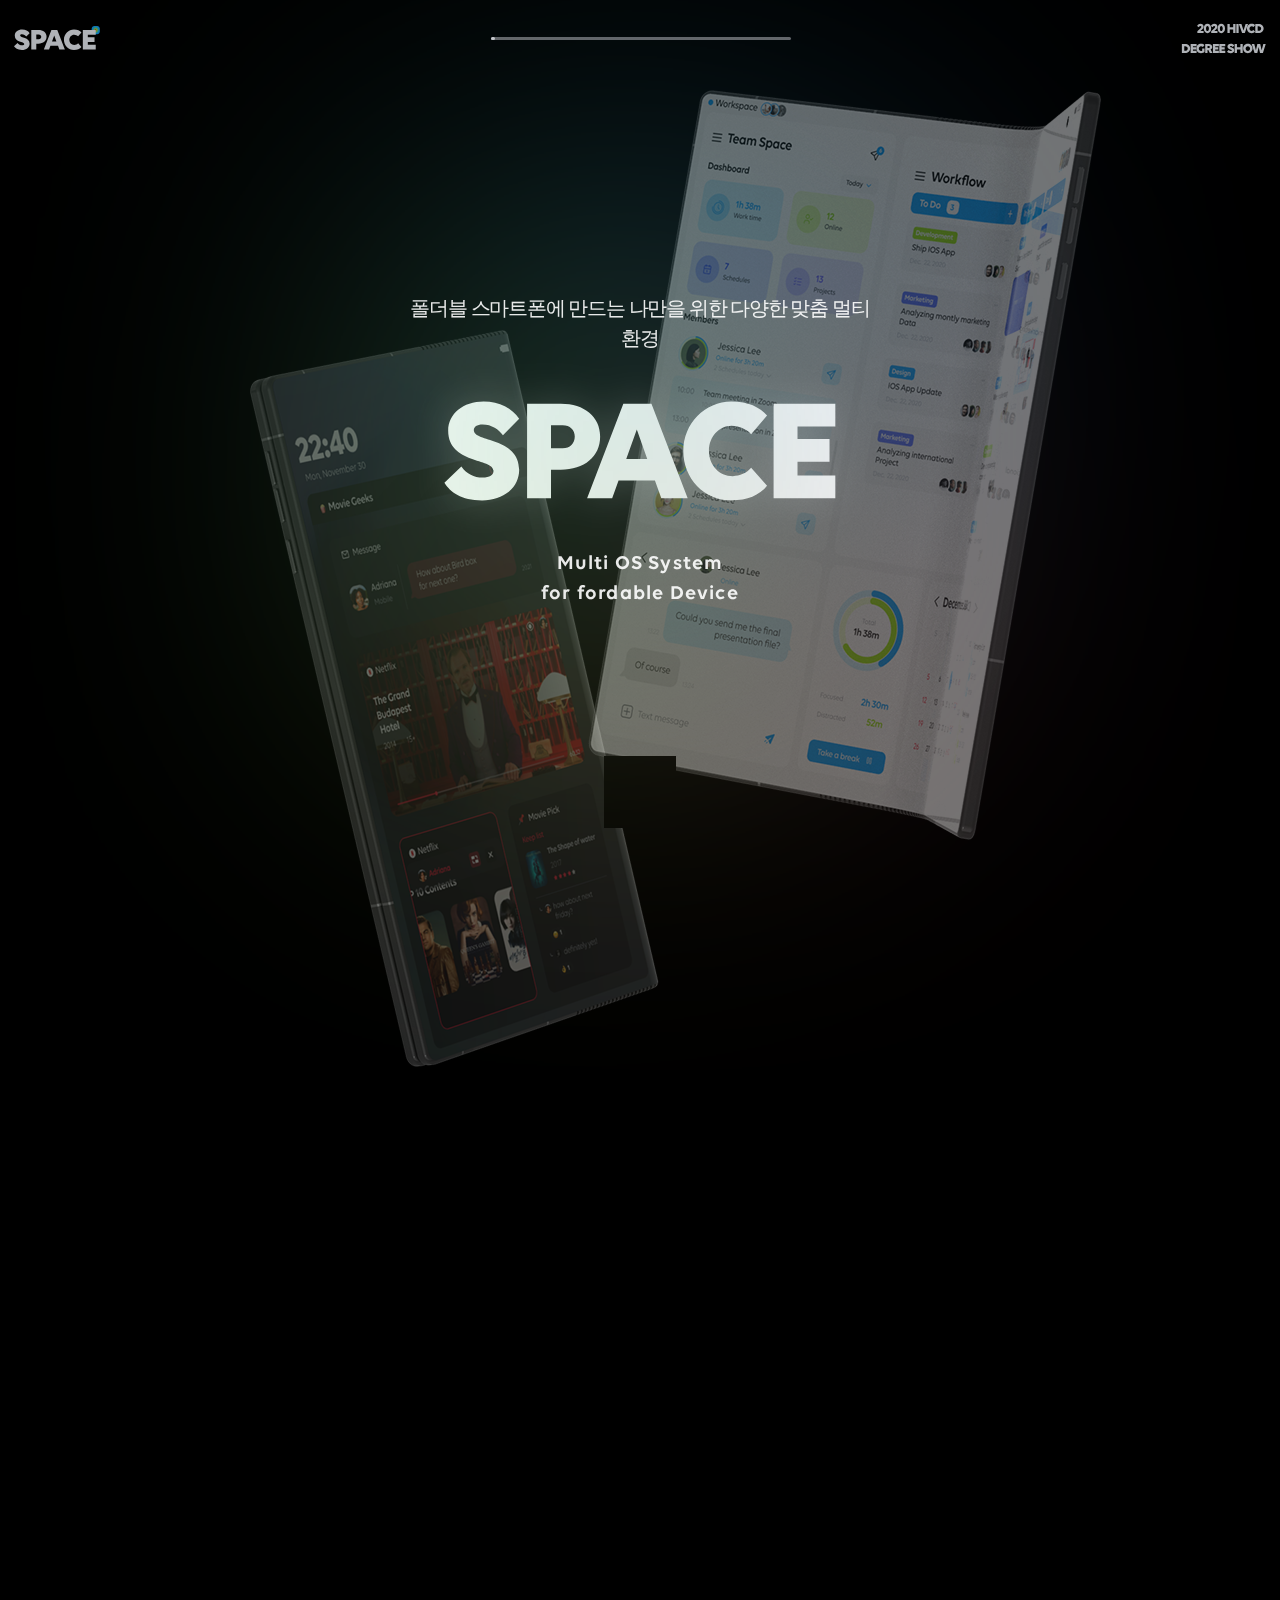
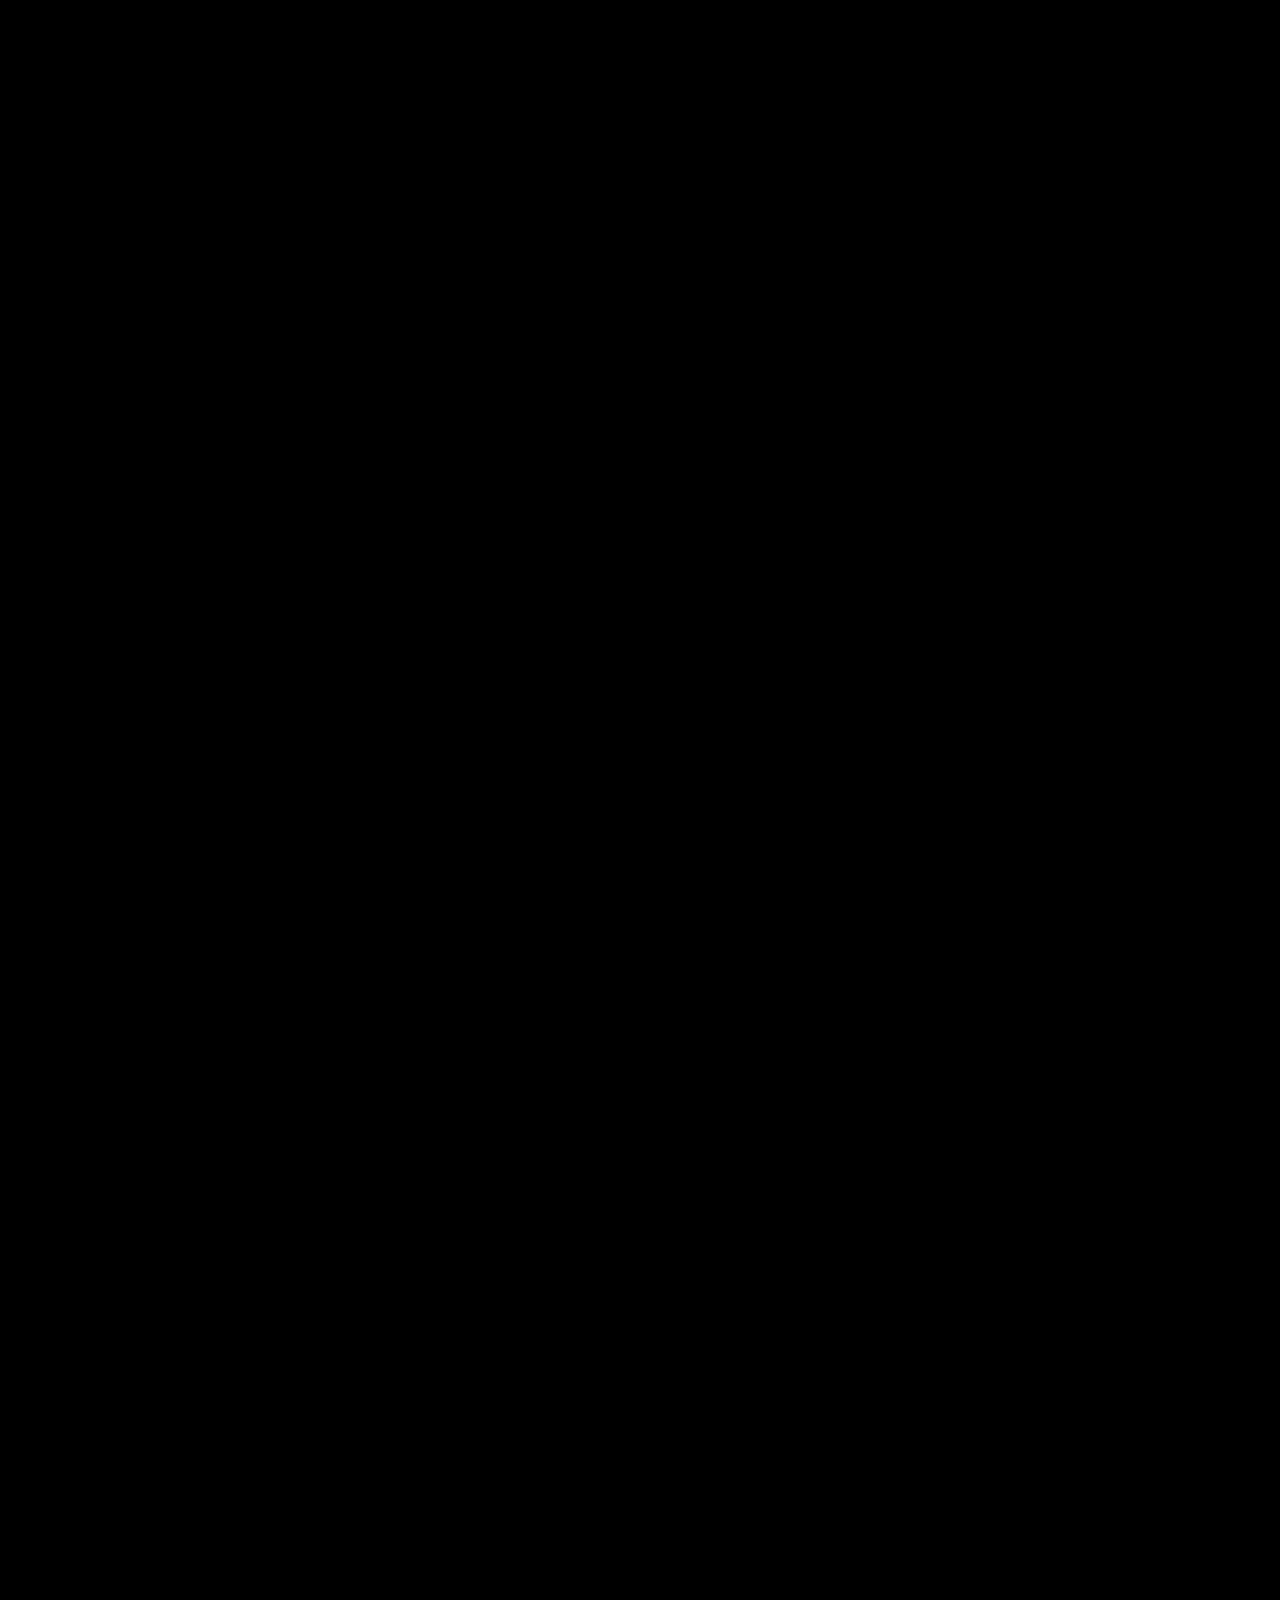
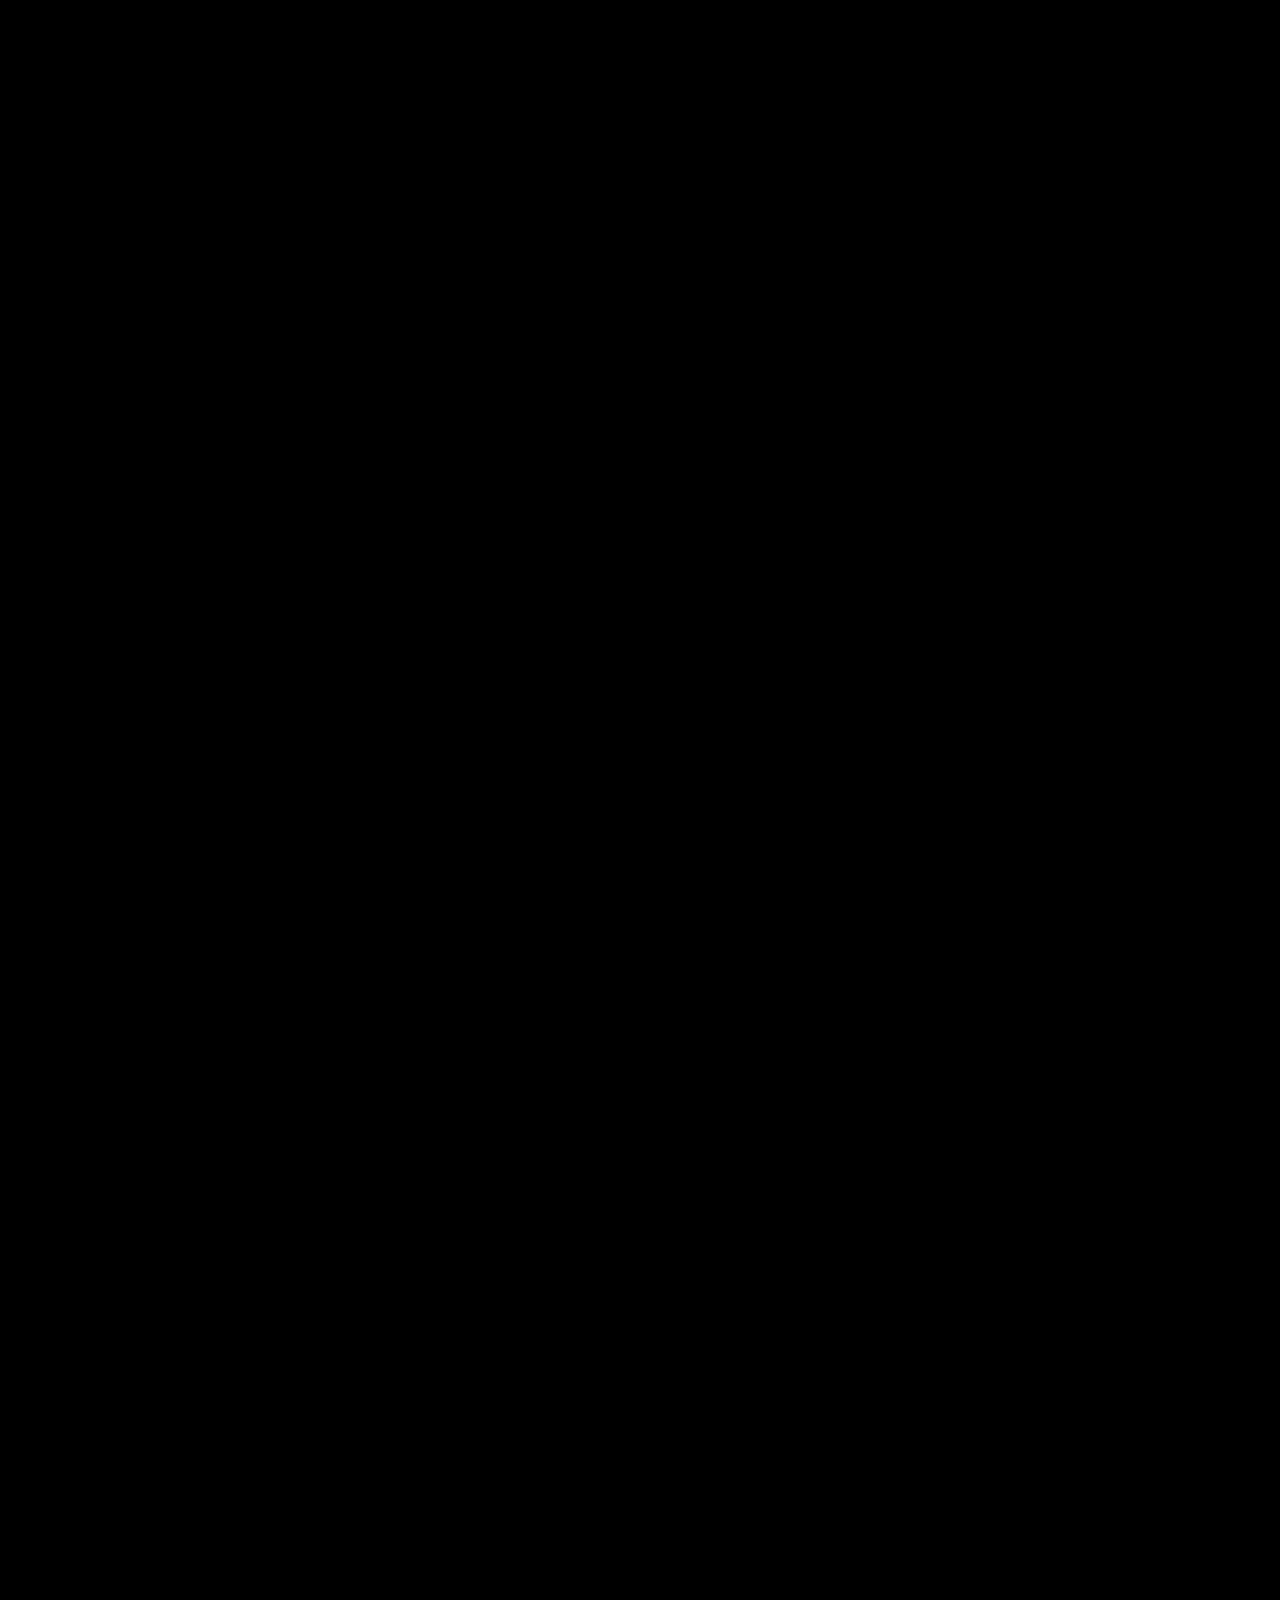
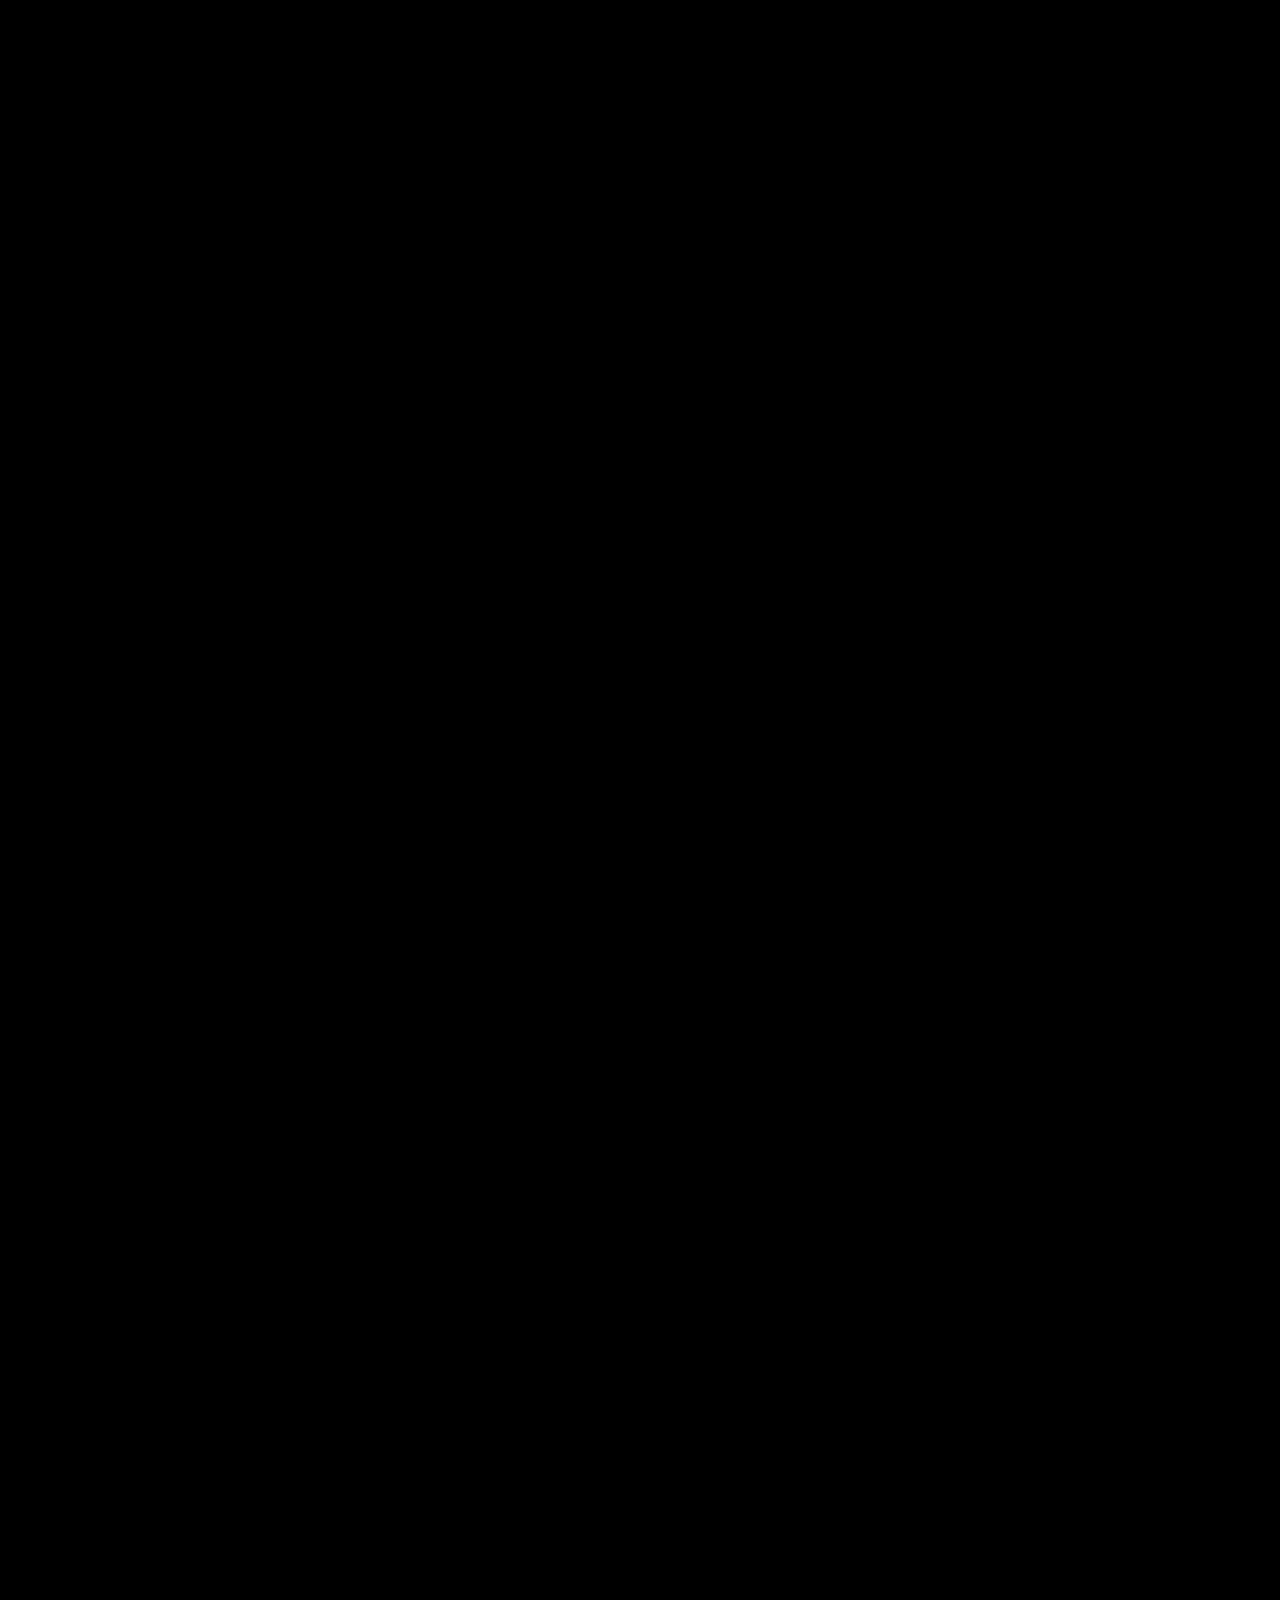
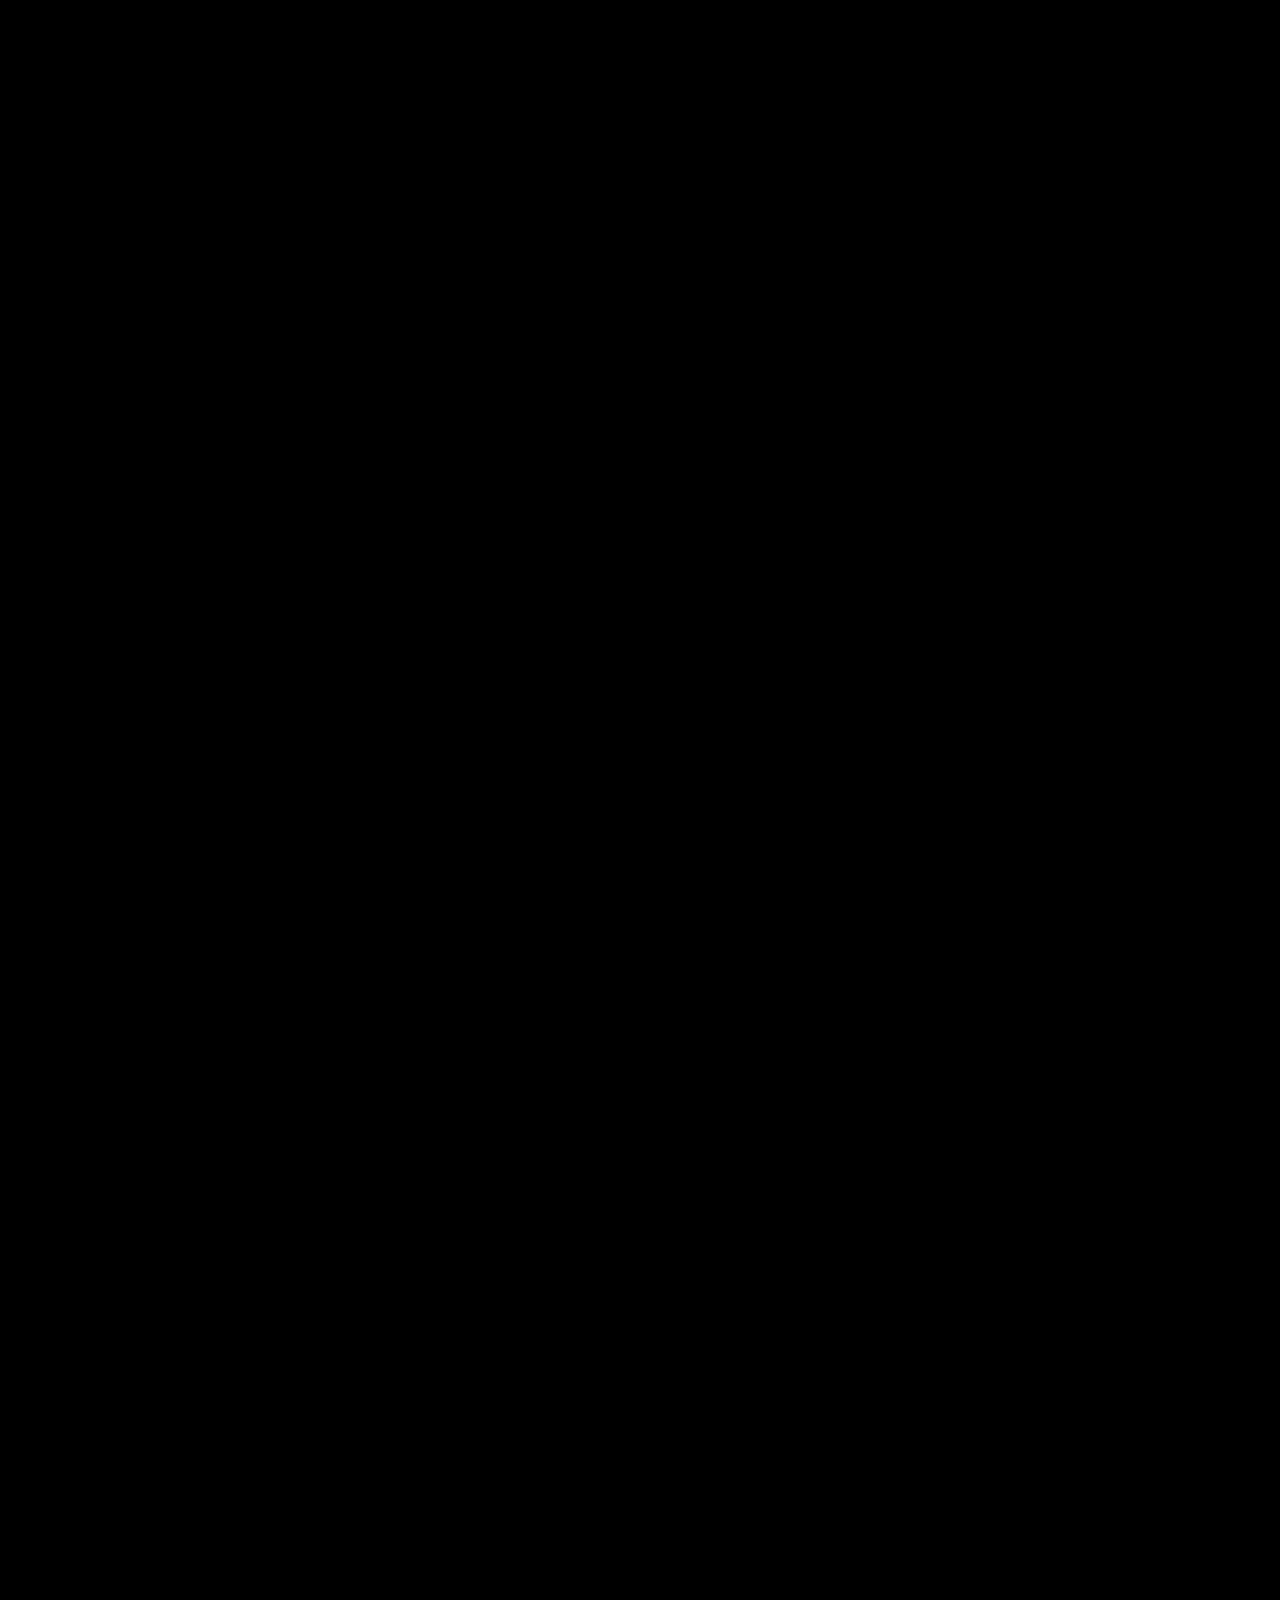
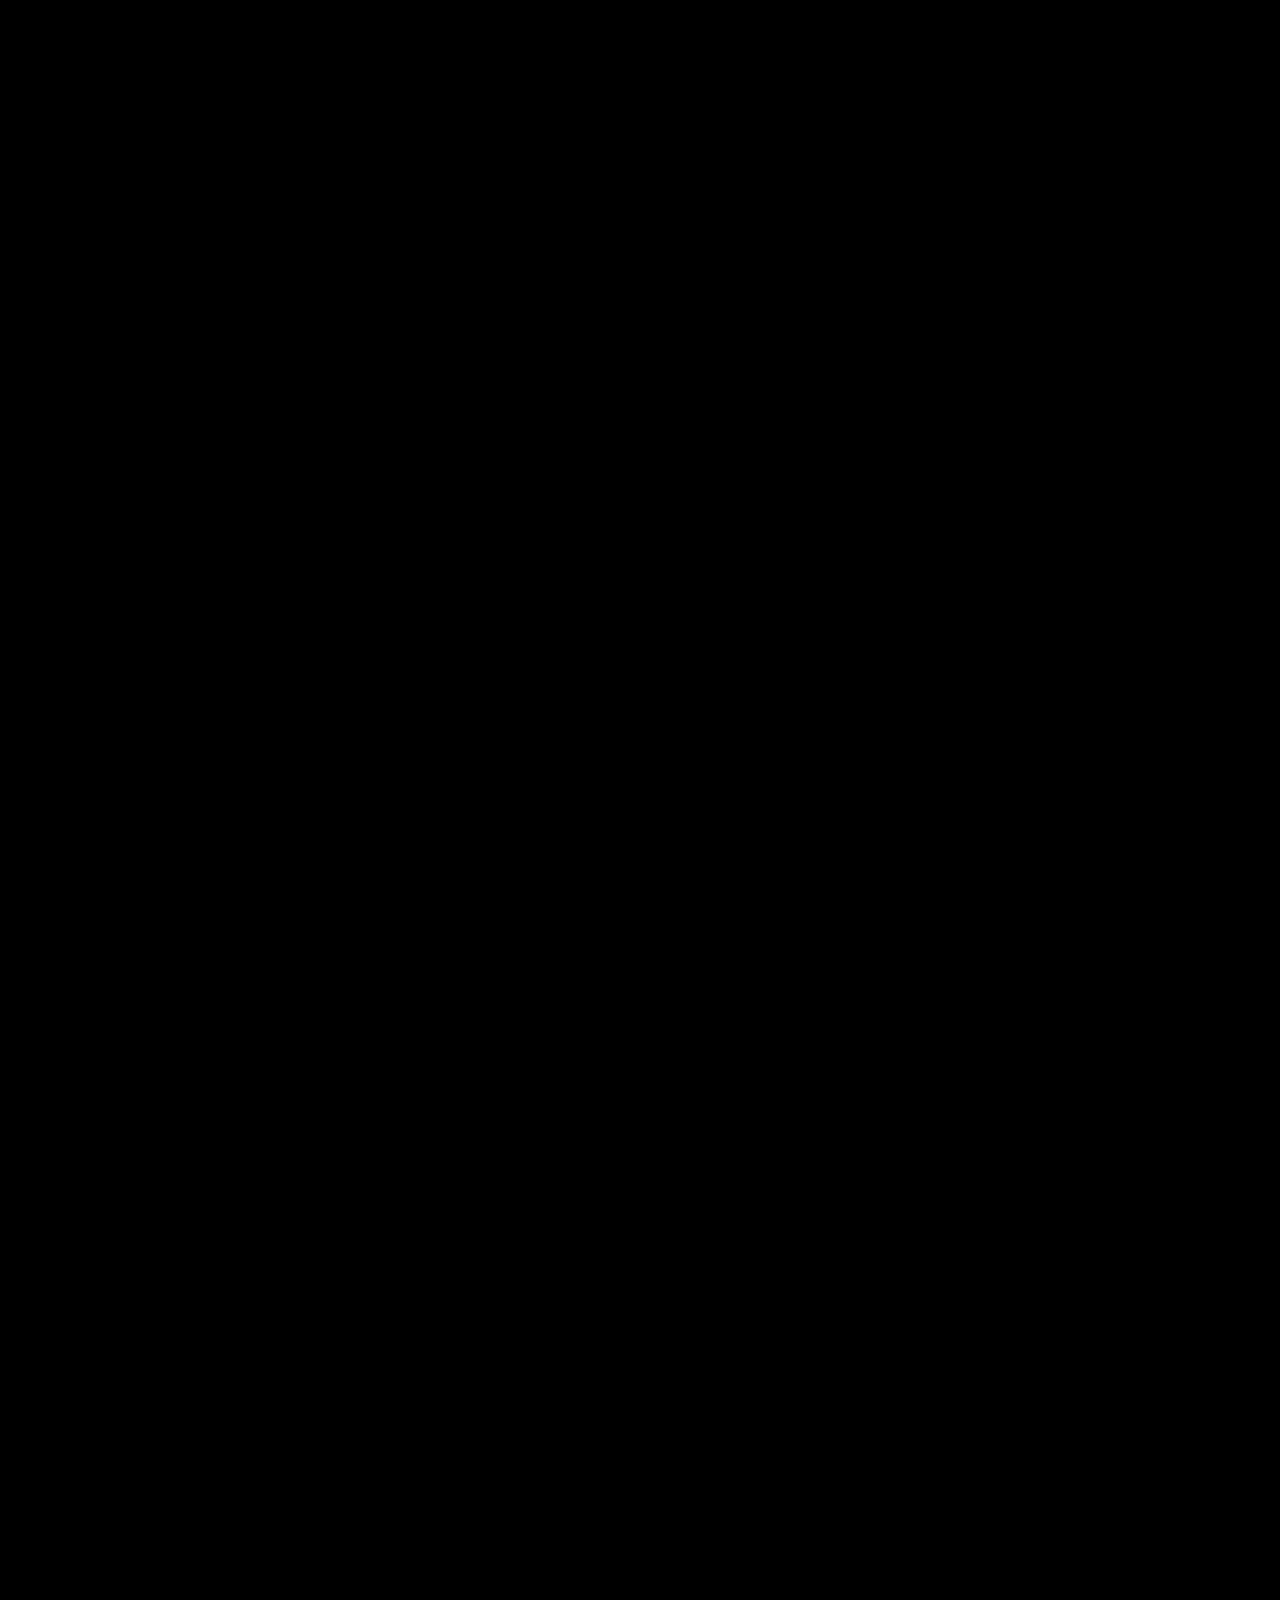
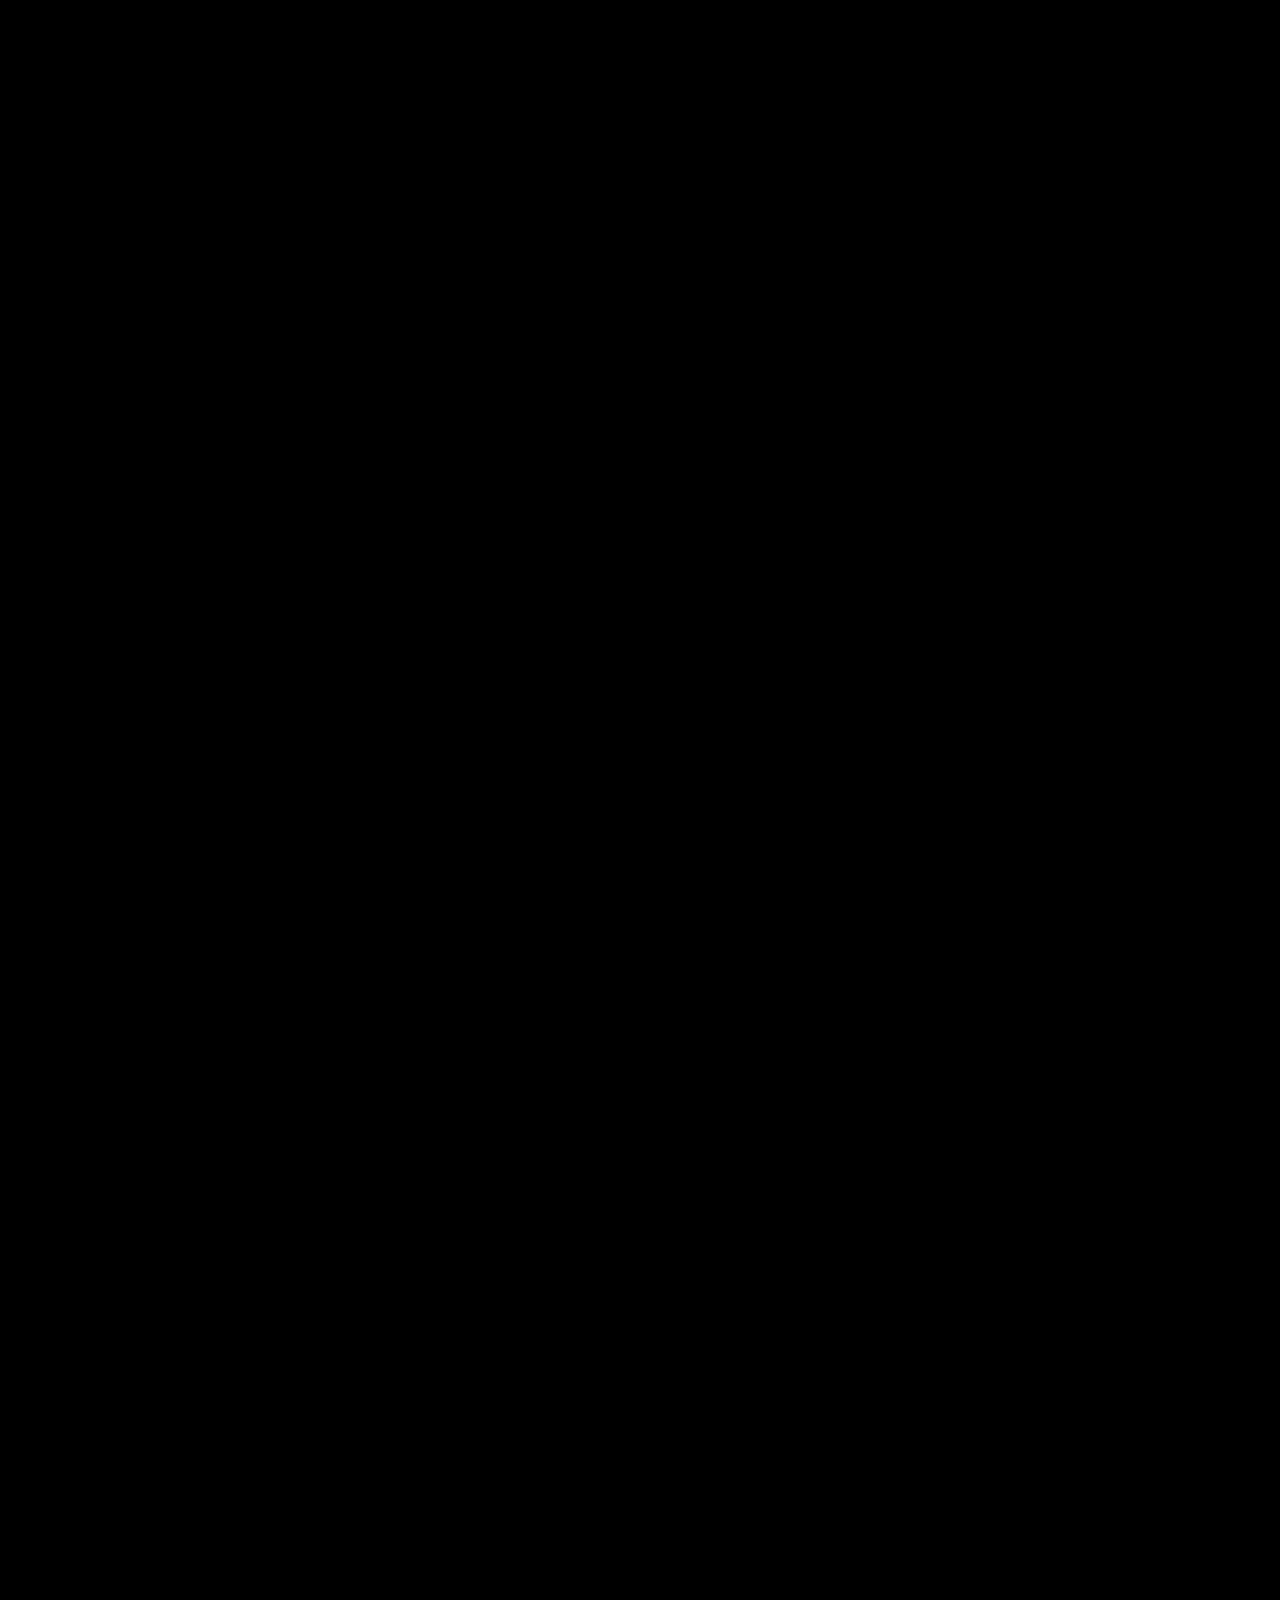
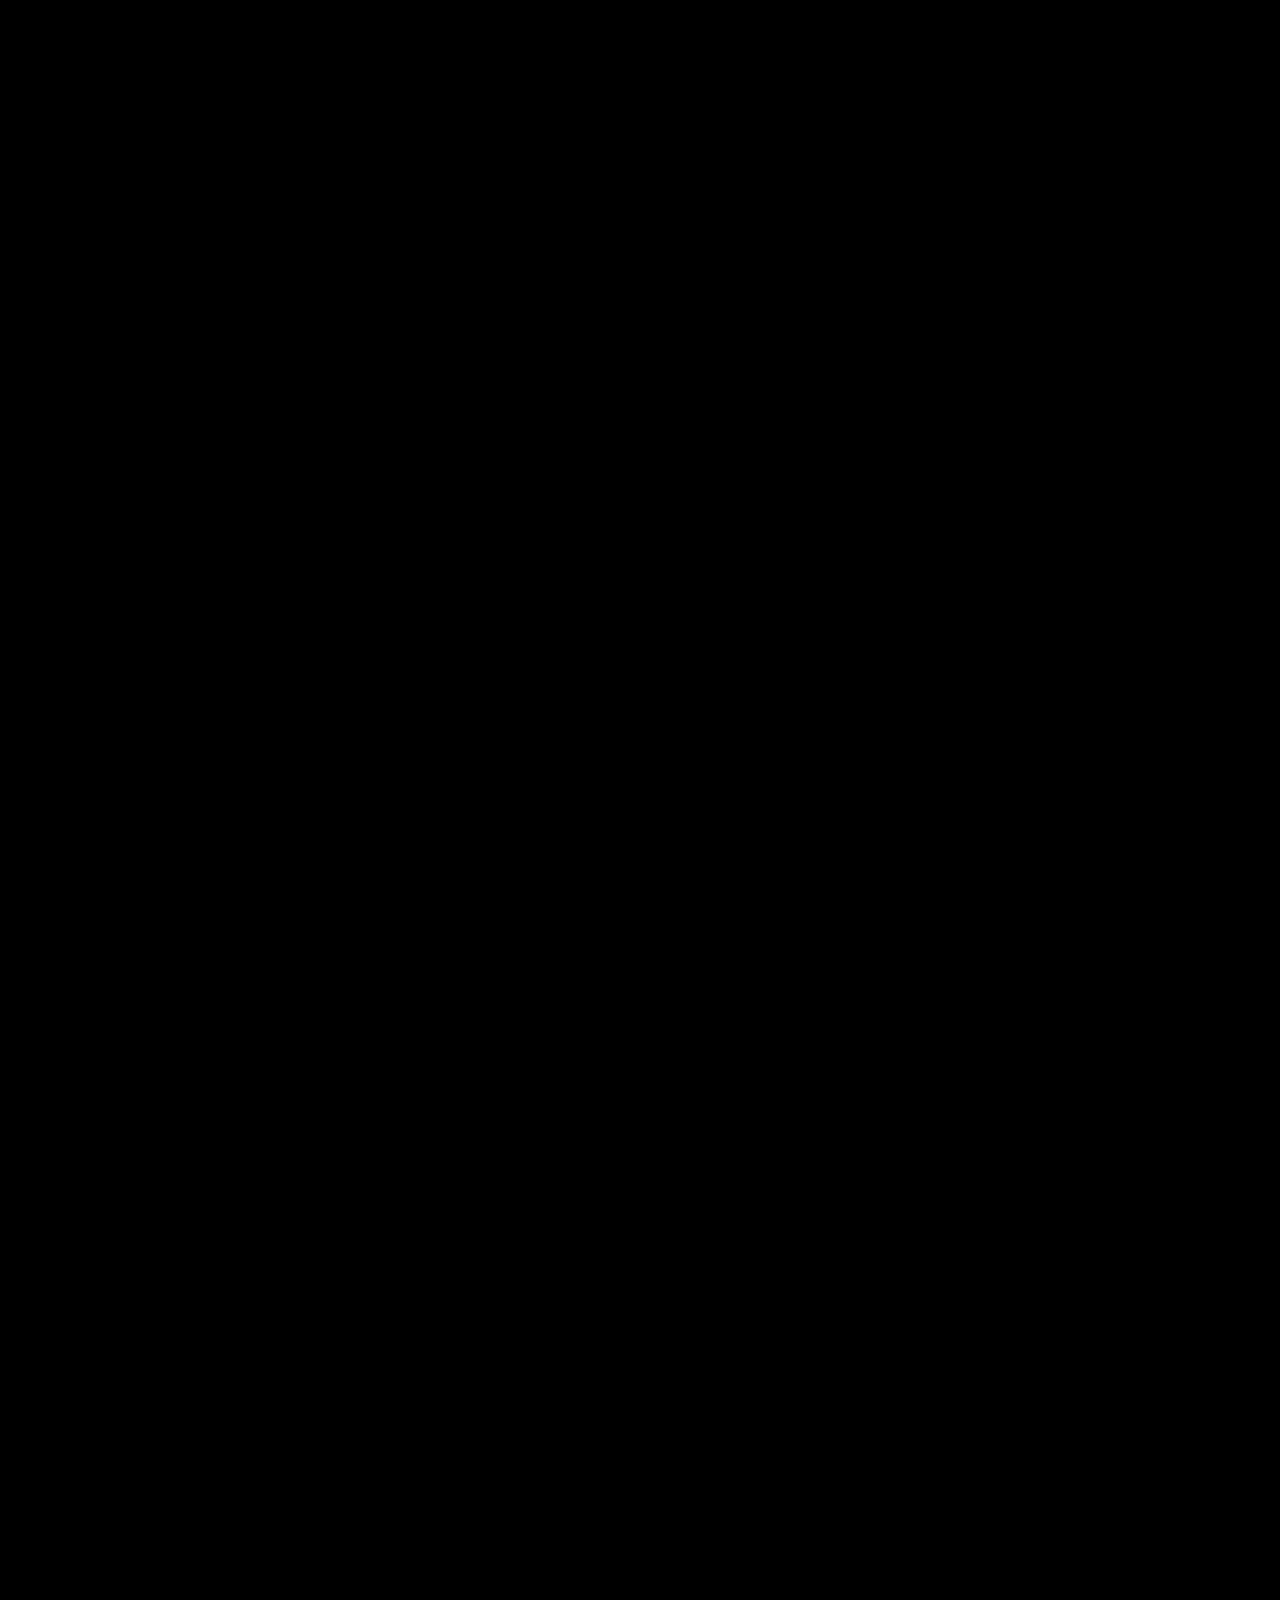
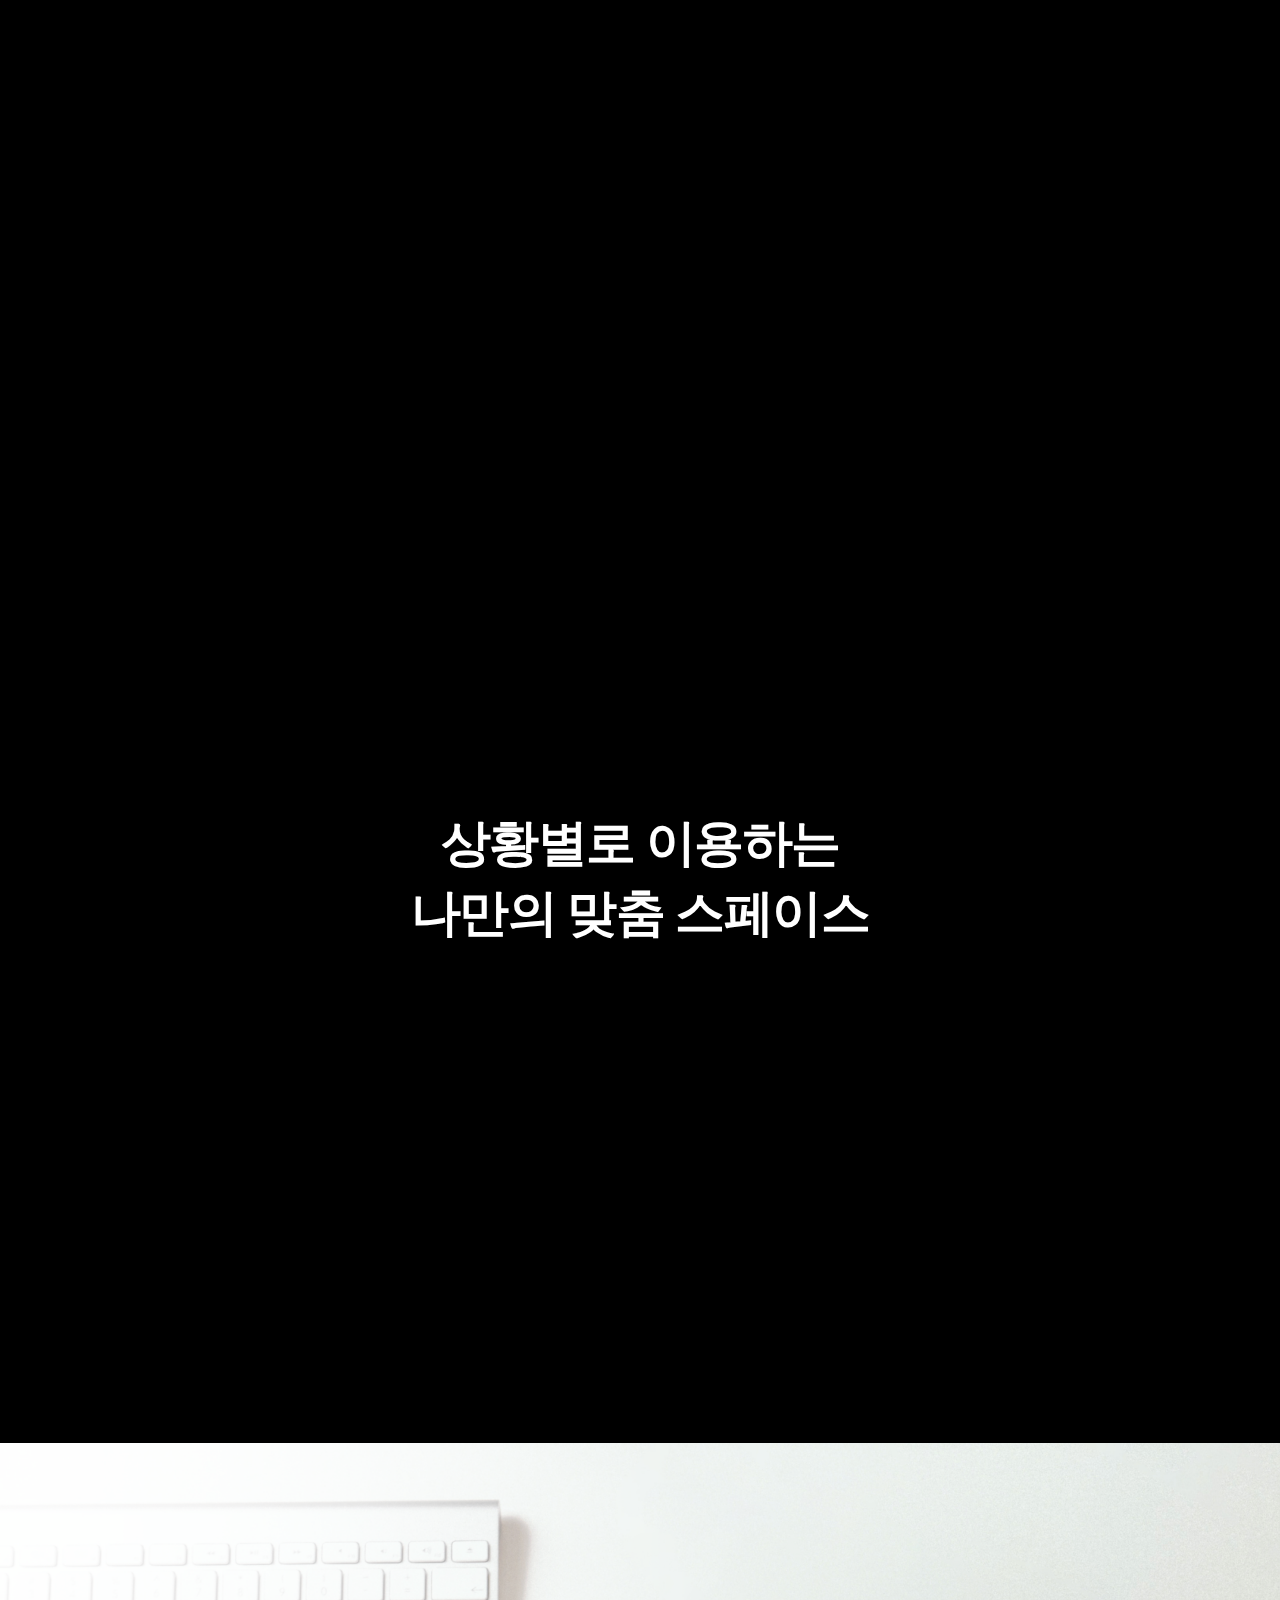
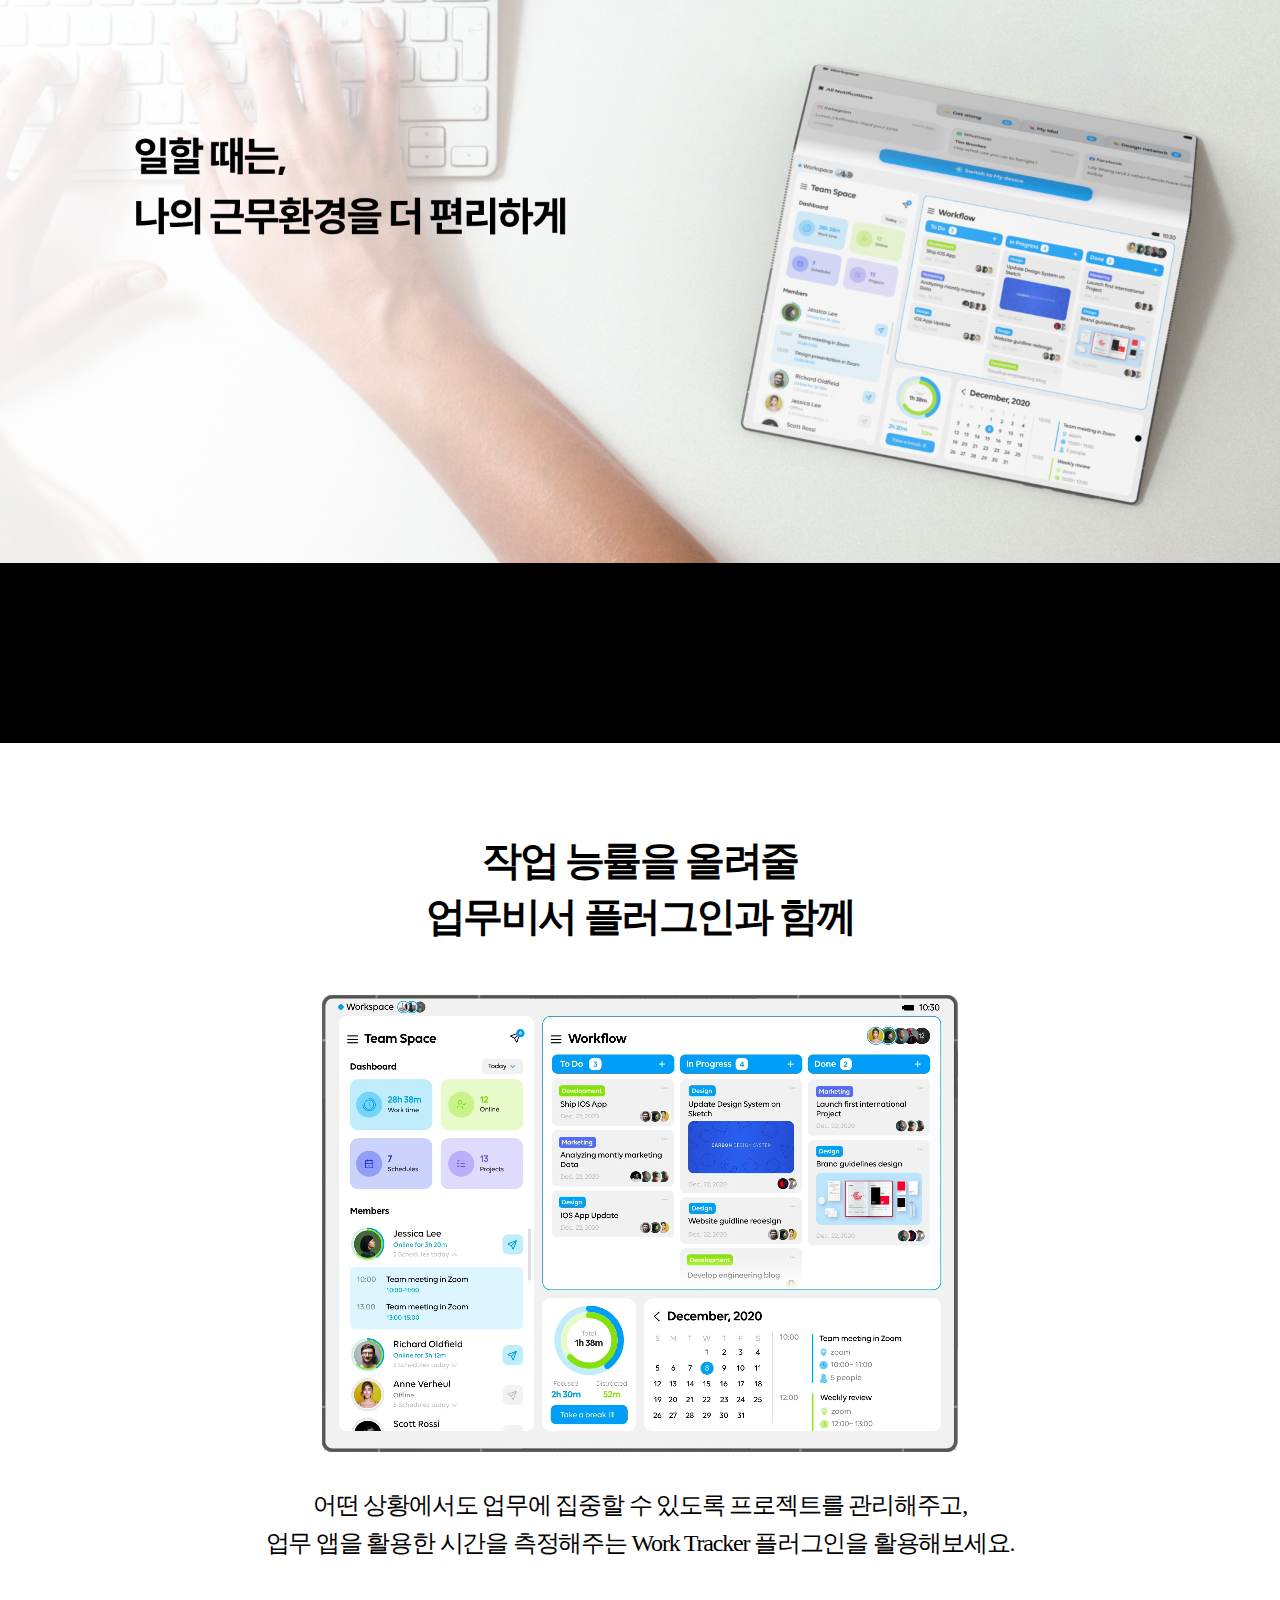
==== commit 0d1dc467: "real complete except bug" ====
--- a/index.html
+++ b/index.html
@@ -245,10 +245,16 @@
                 <div class="last-title">
                     이제 당신만의 다양한 스페이스를<br>만들어보세요.
                 </div>
-                <img src="./img/010/all_mockup_full.png" width="1920" height="1080" style="z-index: 5;"></canvas>
+                <img src="./img/010/all_mockup_full.png" width="1920" height="1080" style="z-index: 5;">
             </div>
         </section>
         <section class="scroll-section" id="scroll-section-11">
+            <div class="real-last-wrapper">
+                <img src="./img/011/full_mockup.png" width="1920" height="1080" style="z-index: 5;">
+            </div>
+        </section>
+        <section class="scroll-section" id="scroll-section-12">
+            <img src="./img/011/last_credit.png" width="1920" height="1080" style="z-index: 5;">
         </section>
     </div>
     <script src="js/main.js"></script>
--- a/css/main.css
+++ b/css/main.css
@@ -158,7 +158,7 @@
 
 .scroll-section {
     /* padding-top: 50vh; */
-    border: 1px solid #ffffff;
+    /* border: 1px solid #ffffff; */
 }
 
 #scroll-section-1 .main-message,
@@ -685,6 +685,23 @@
     margin-top: 40vh;
     display: flex;
     flex-direction: column;
+    margin-bottom: 80px;
+}
+
+.real-last-wrapper {
+    display: flex;
+    flex-direction: column;
+}
+
+.real-last-wrapper-fixed {
+    position: fixed;
+    top: 0;
+}
+
+#scroll-section-12 {
+    display: flex;
+    align-items: center;
+    justify-content: center;
 }
 
 .last-title {
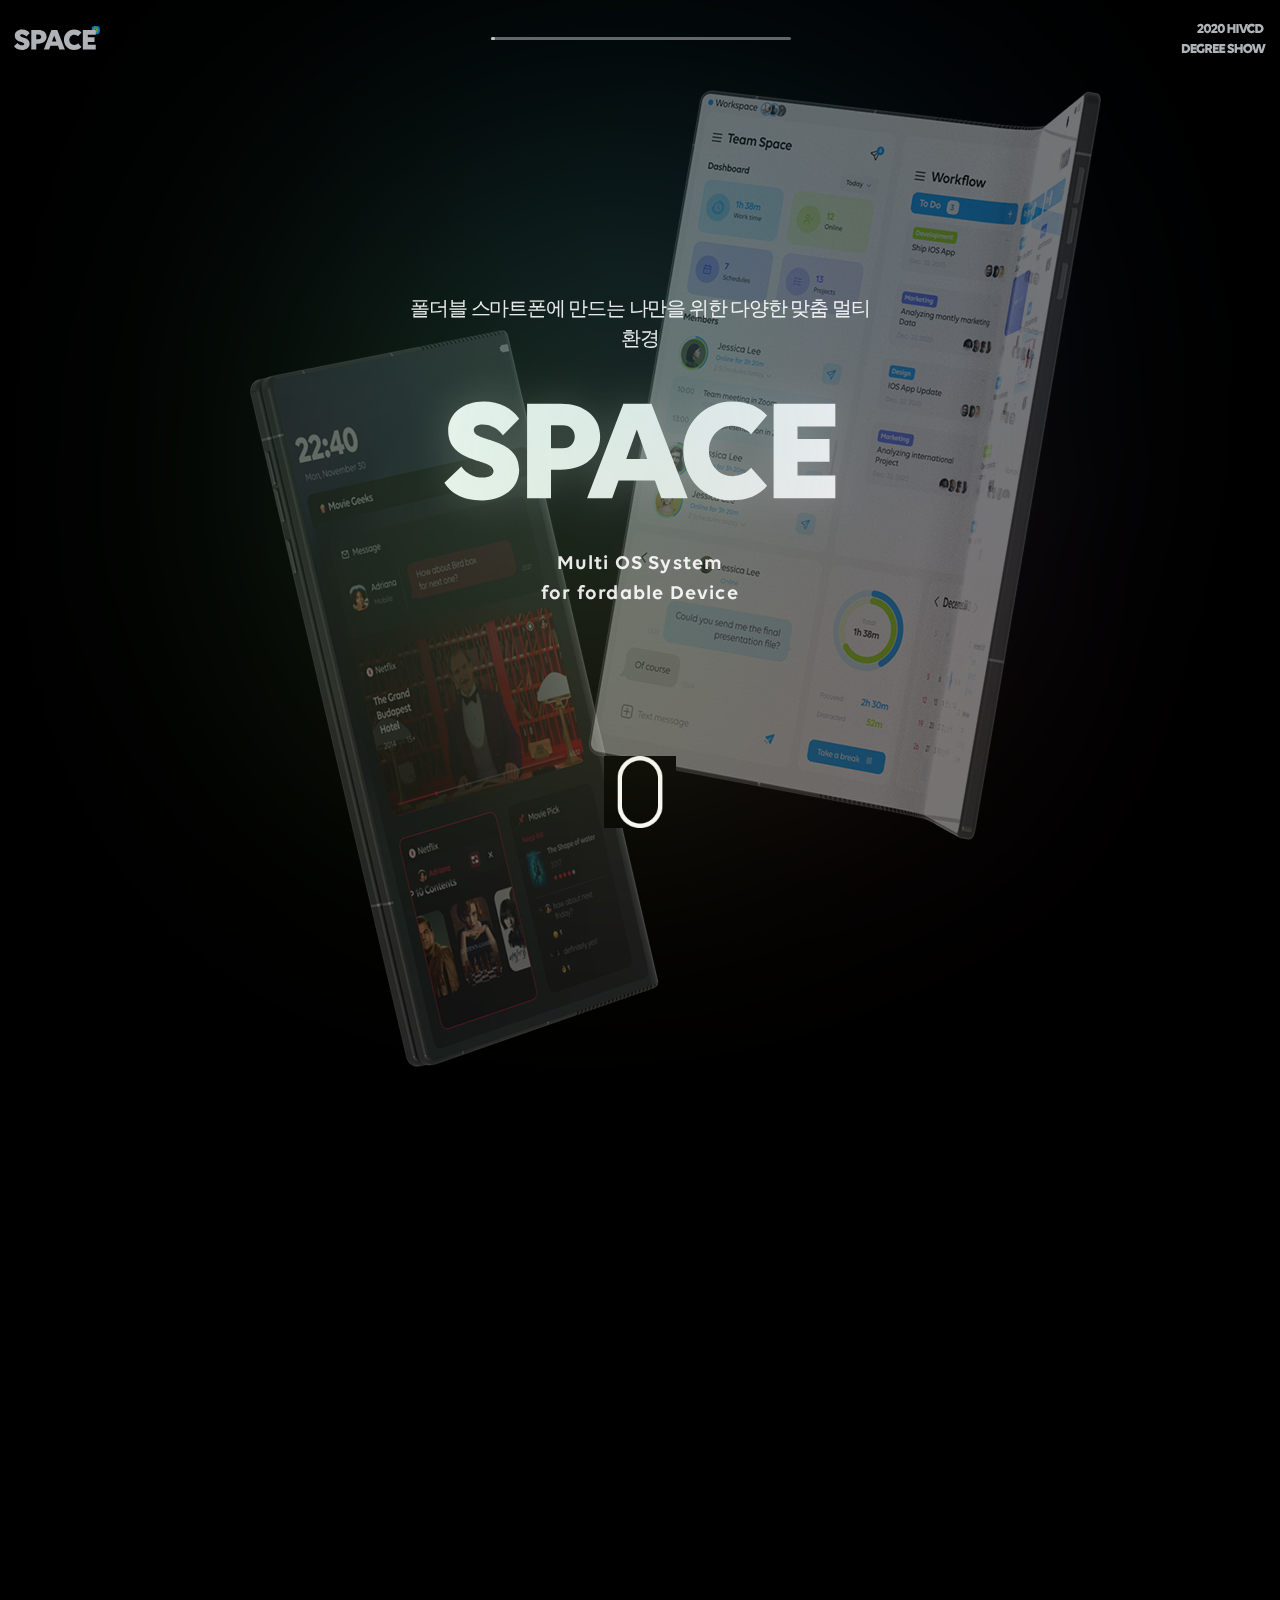
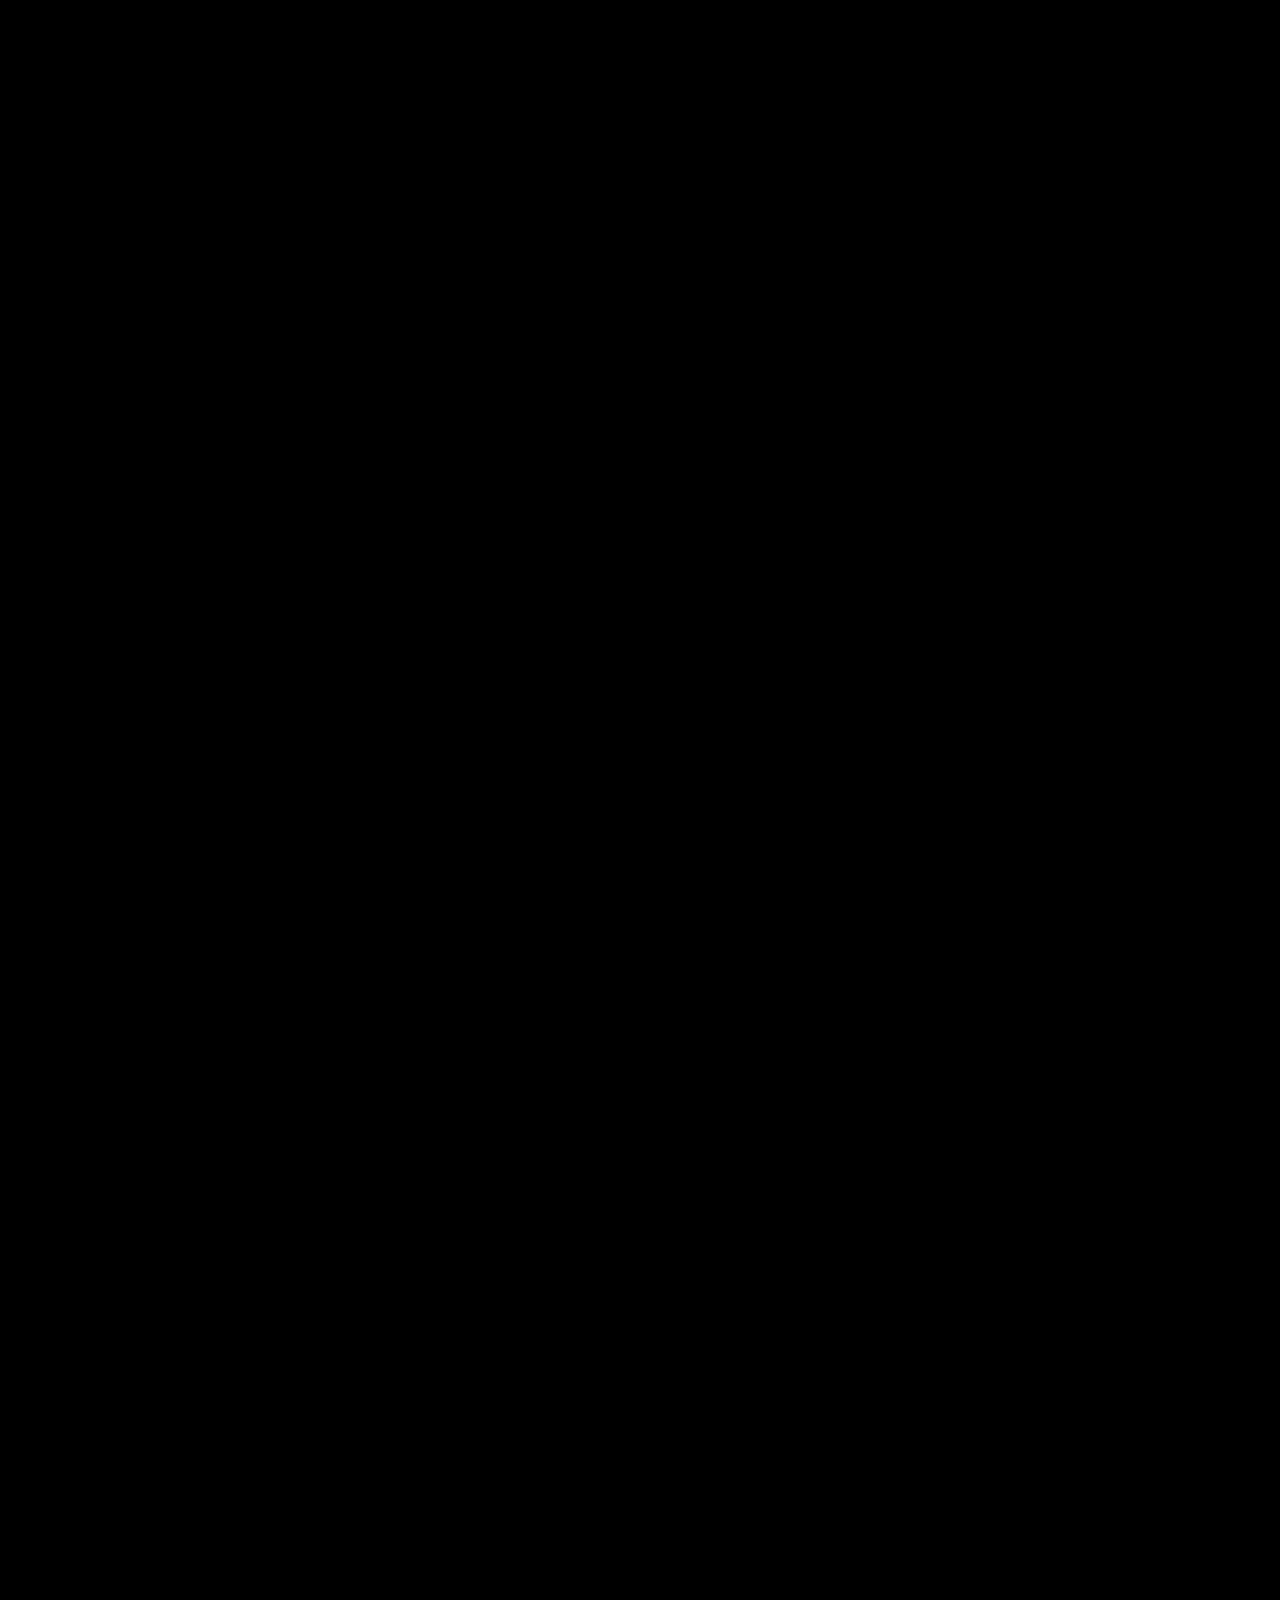
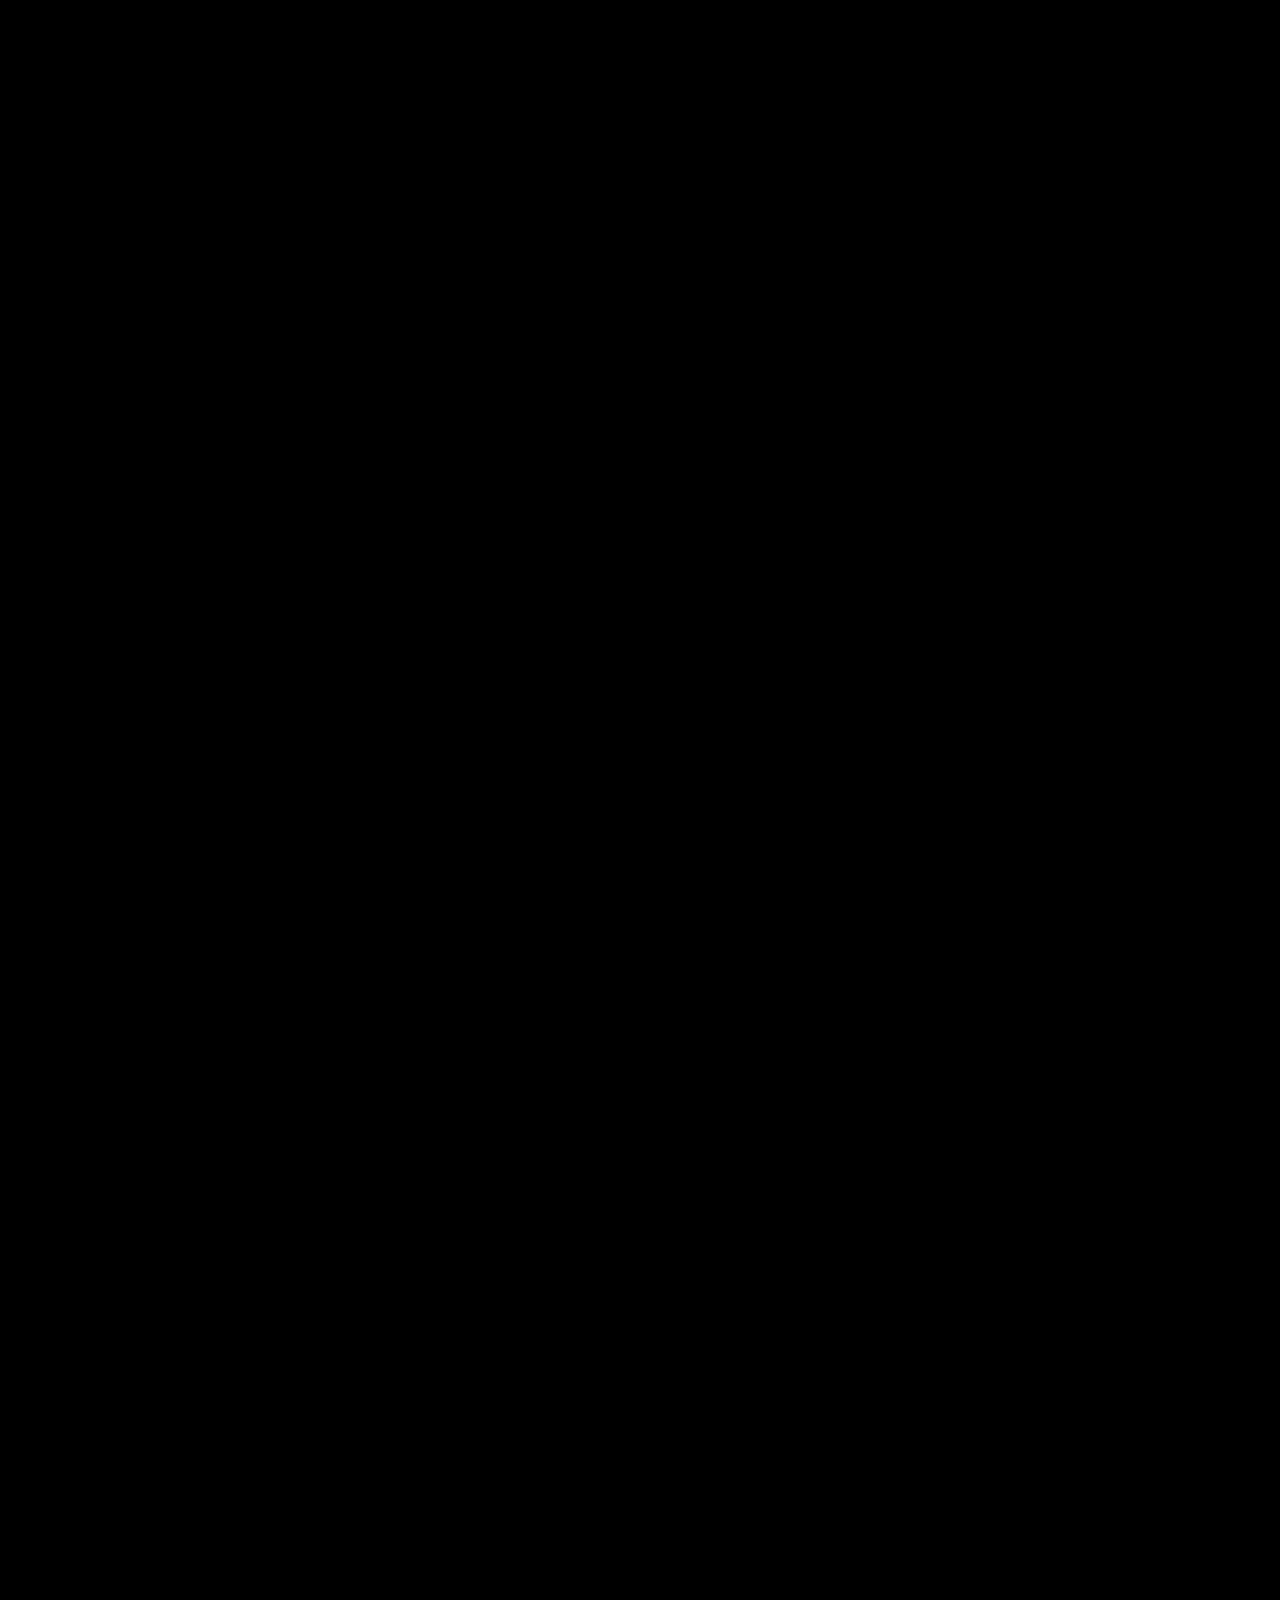
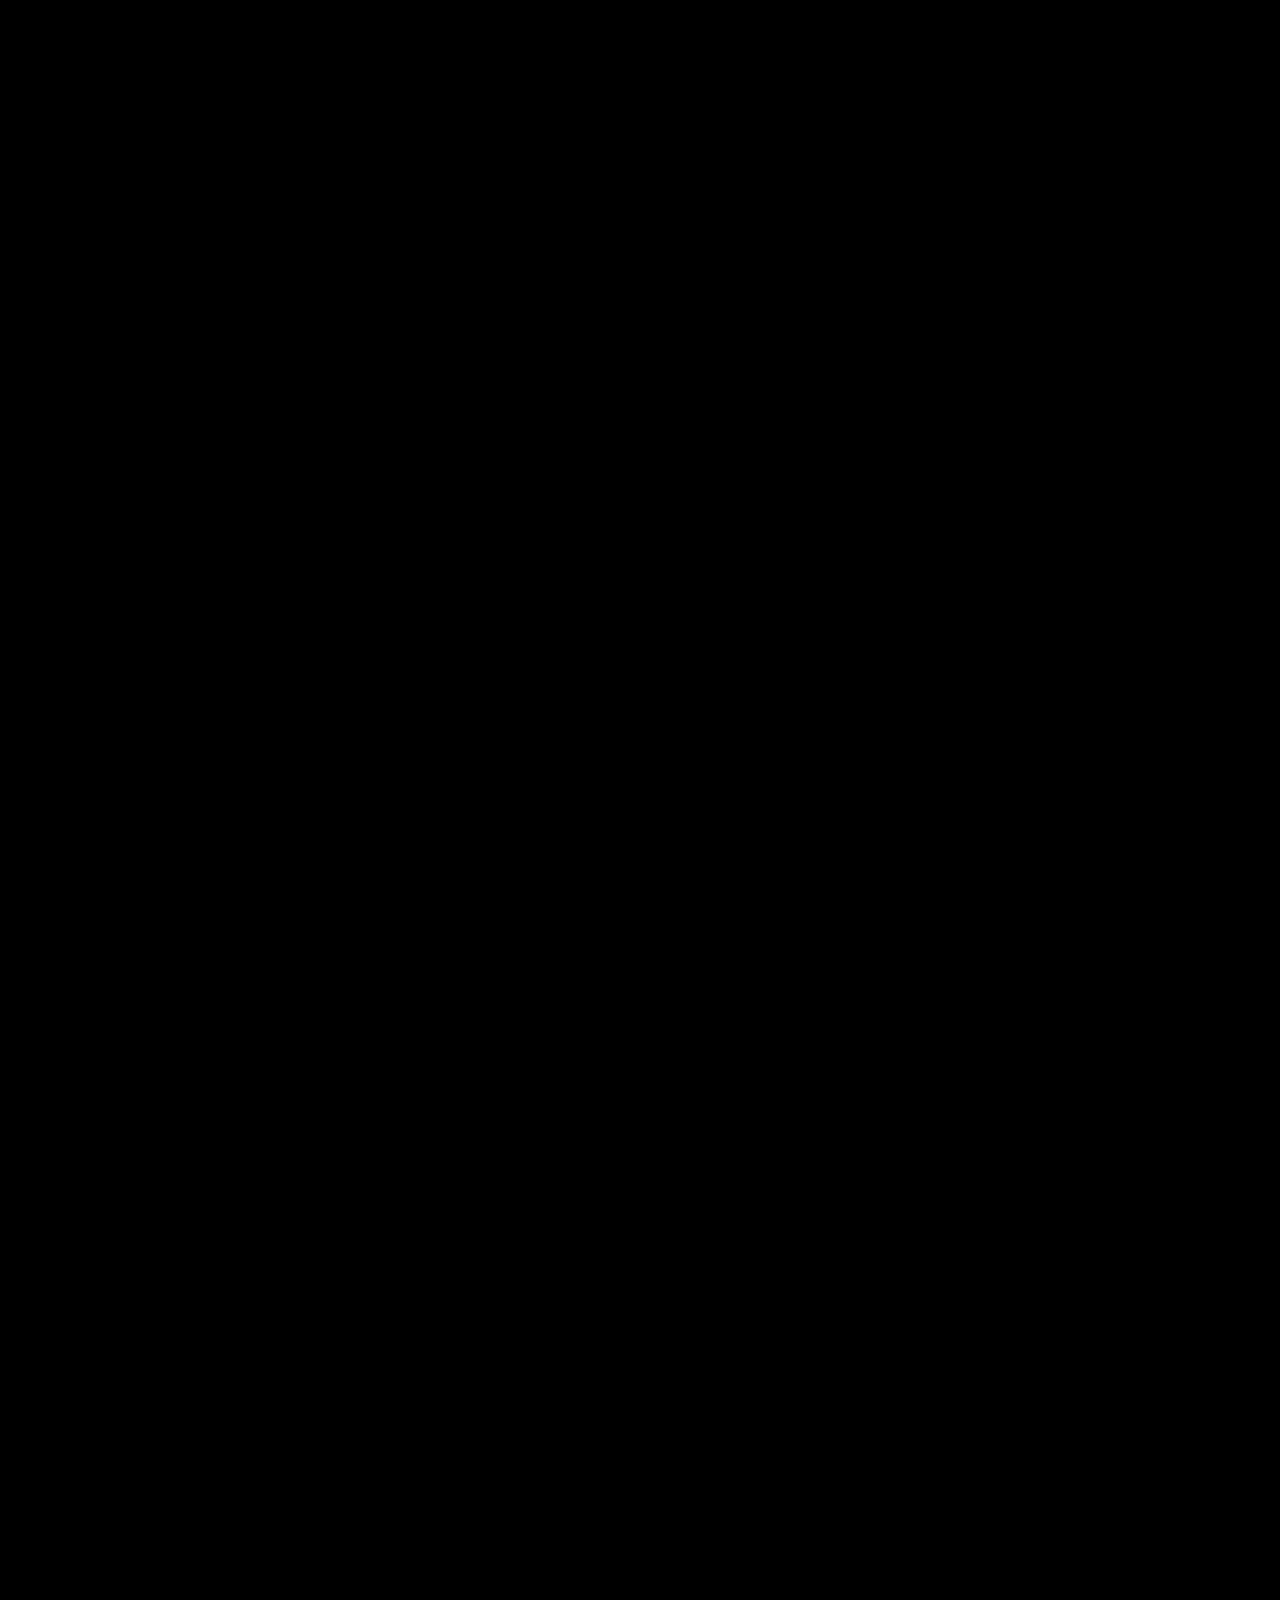
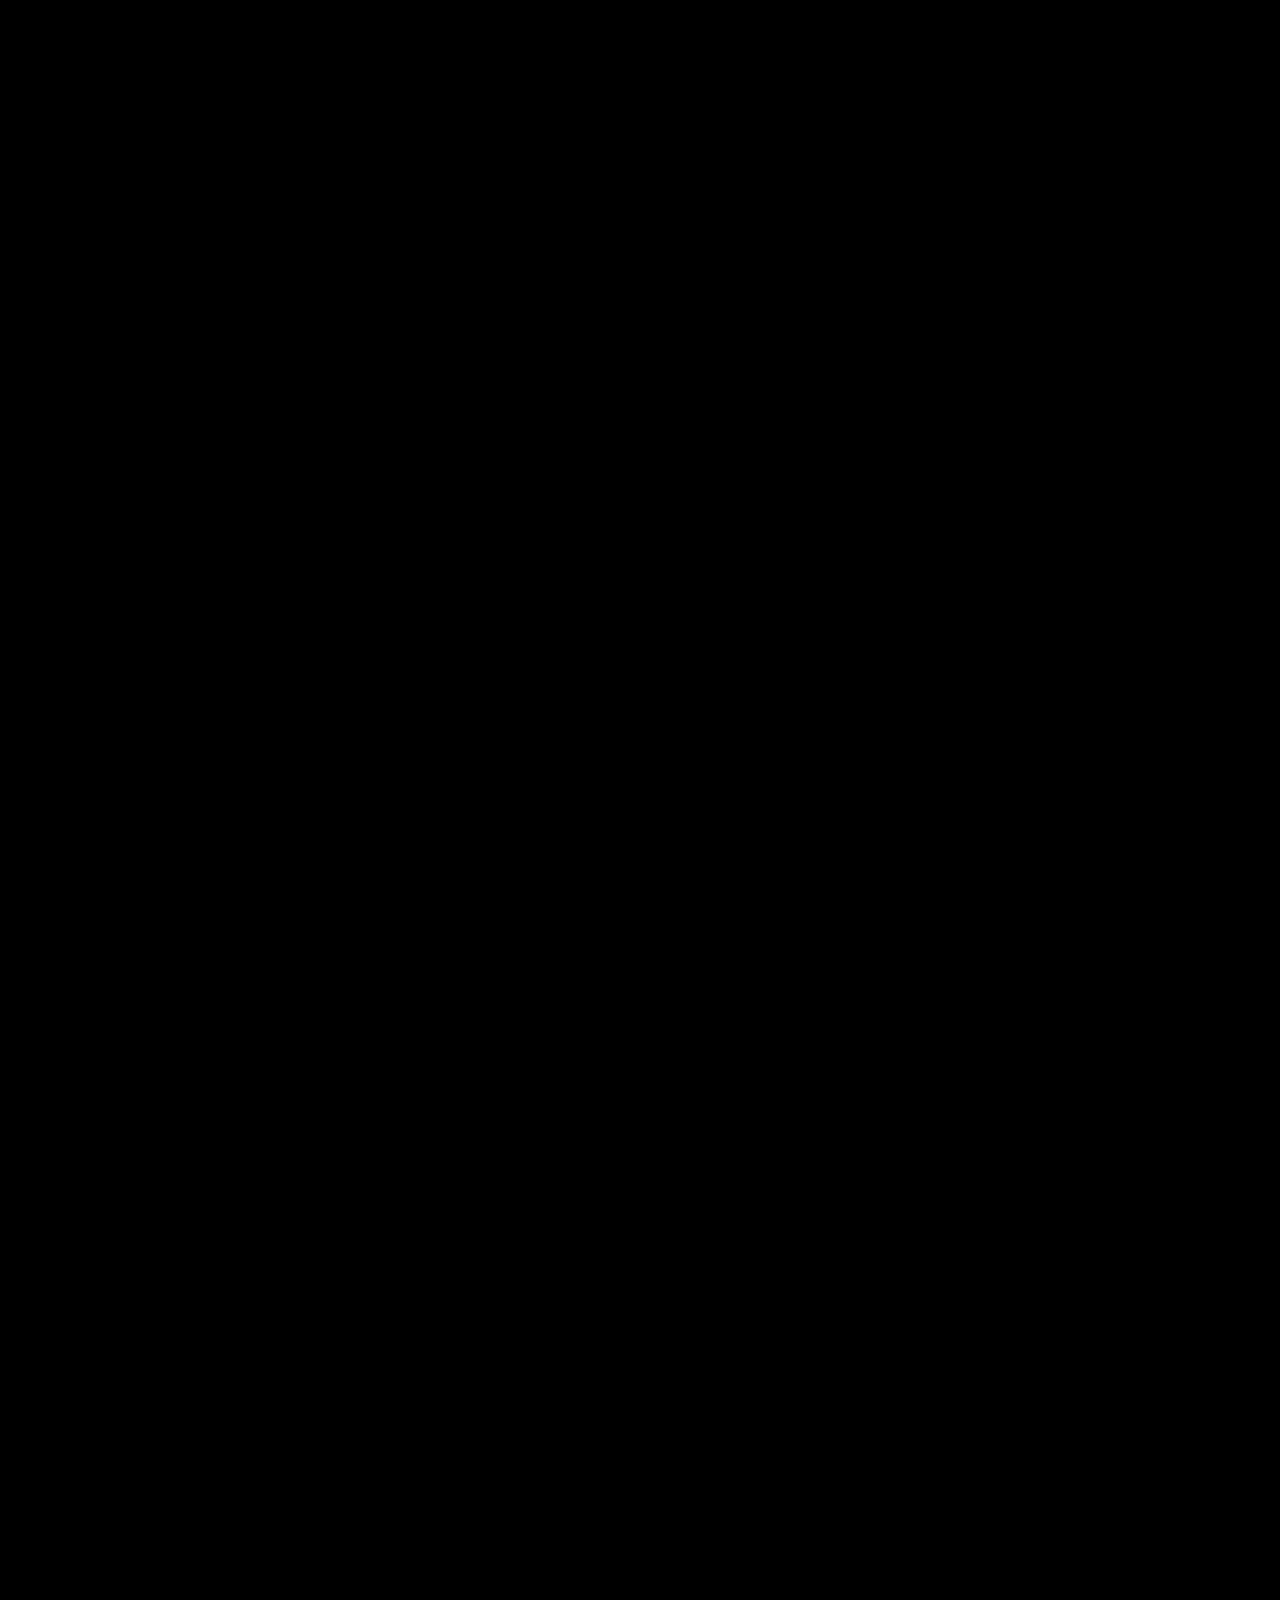
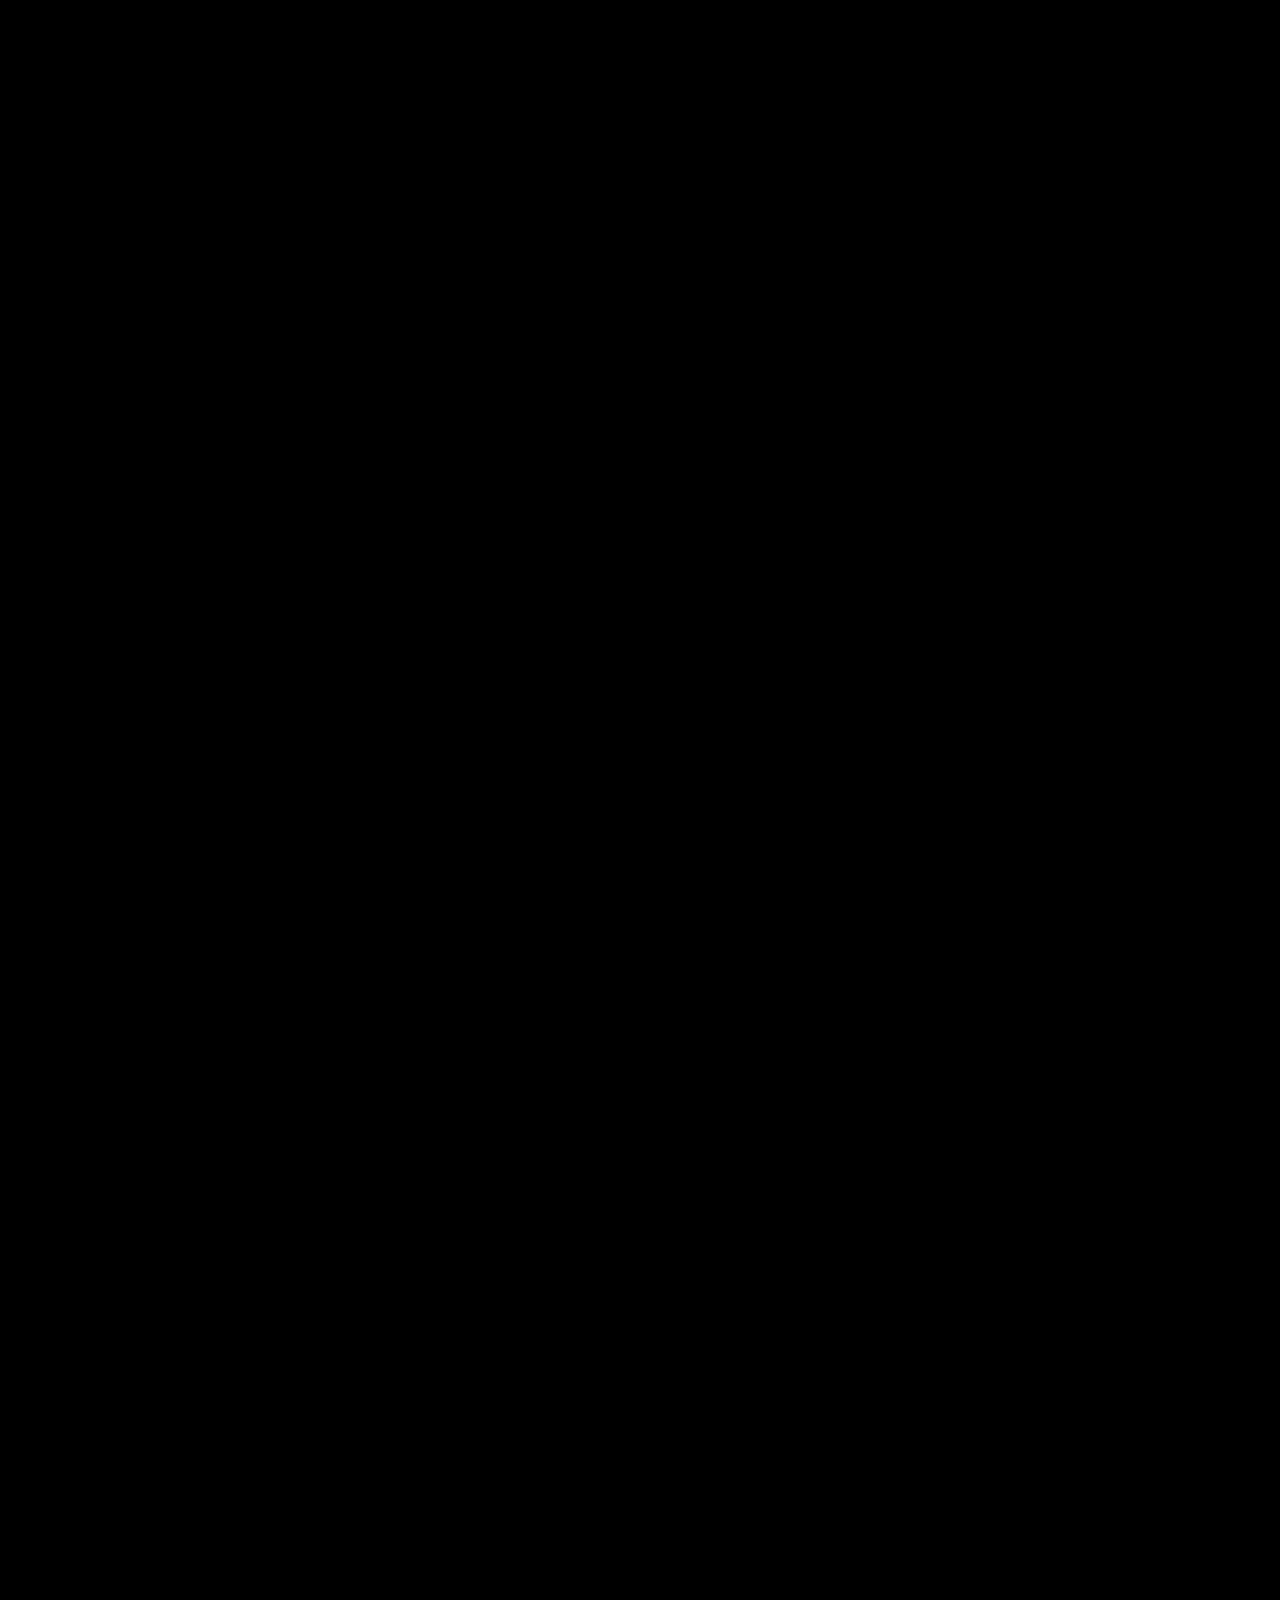
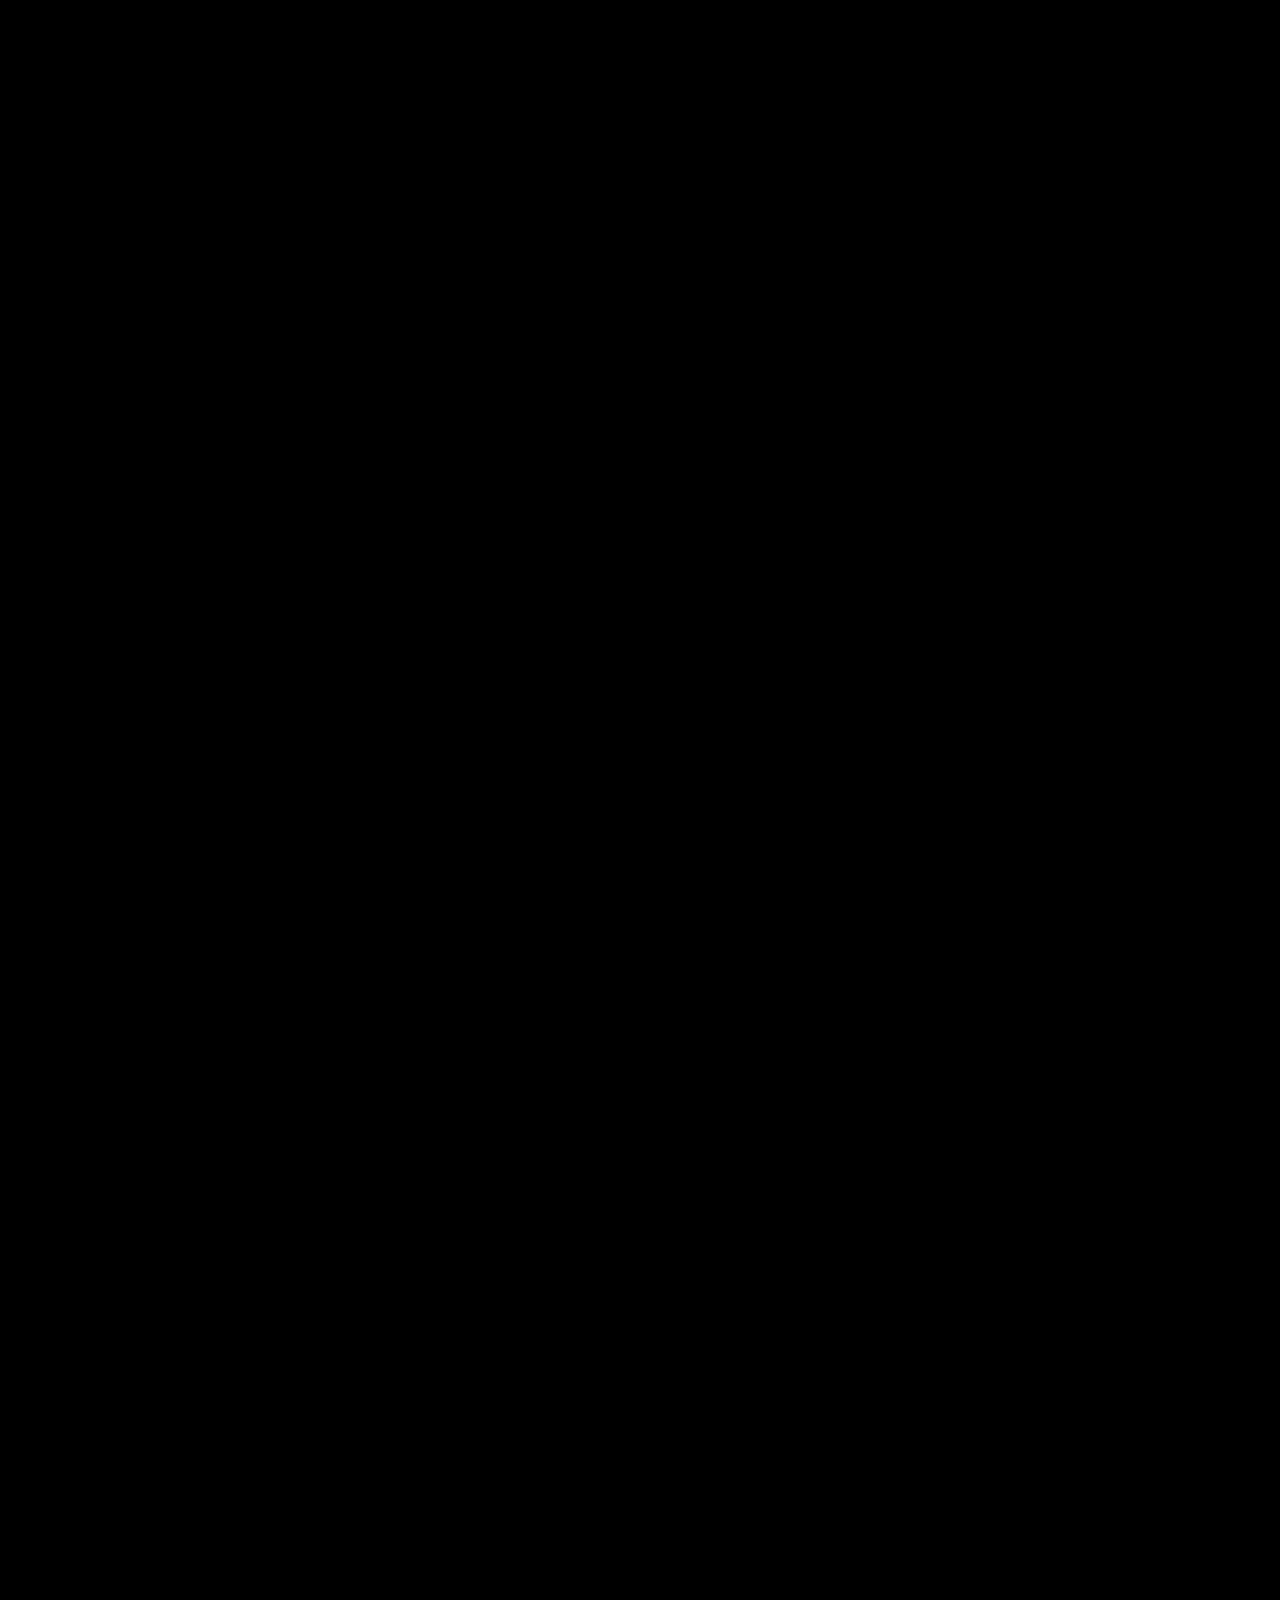
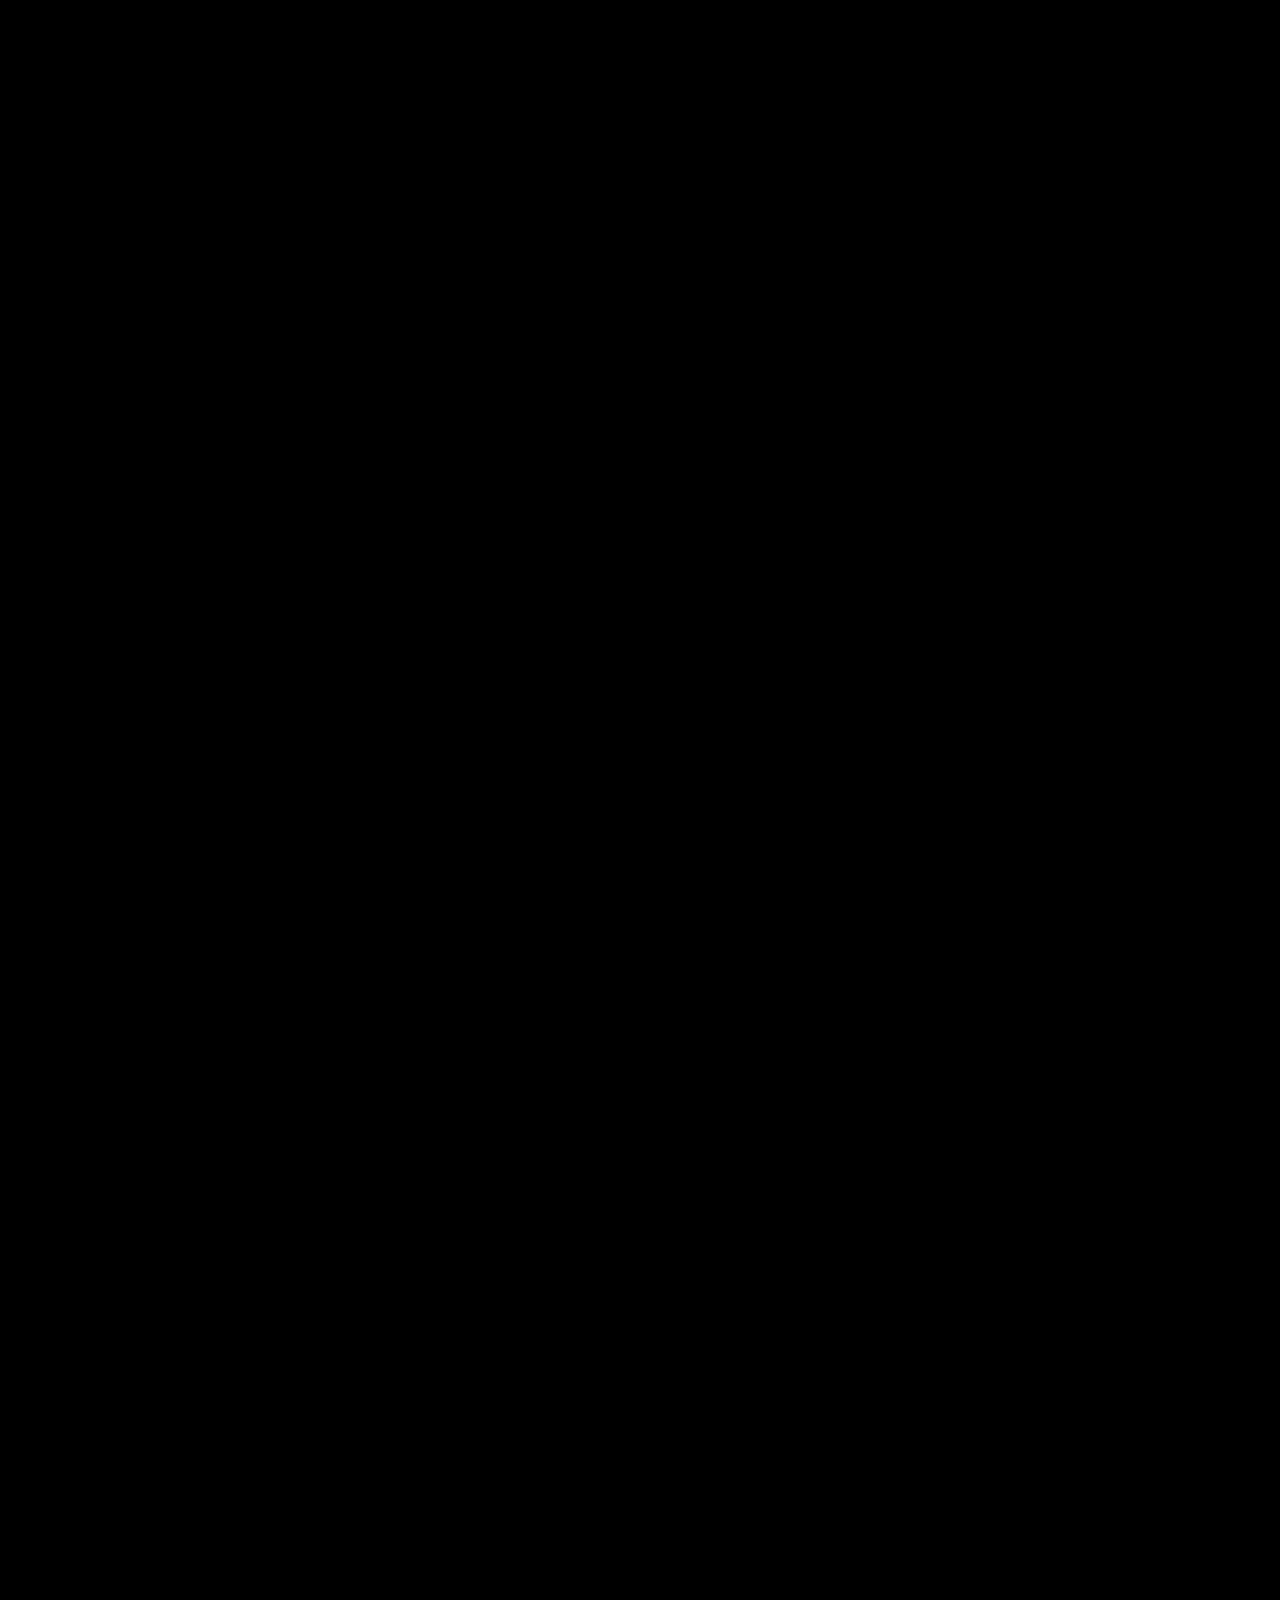
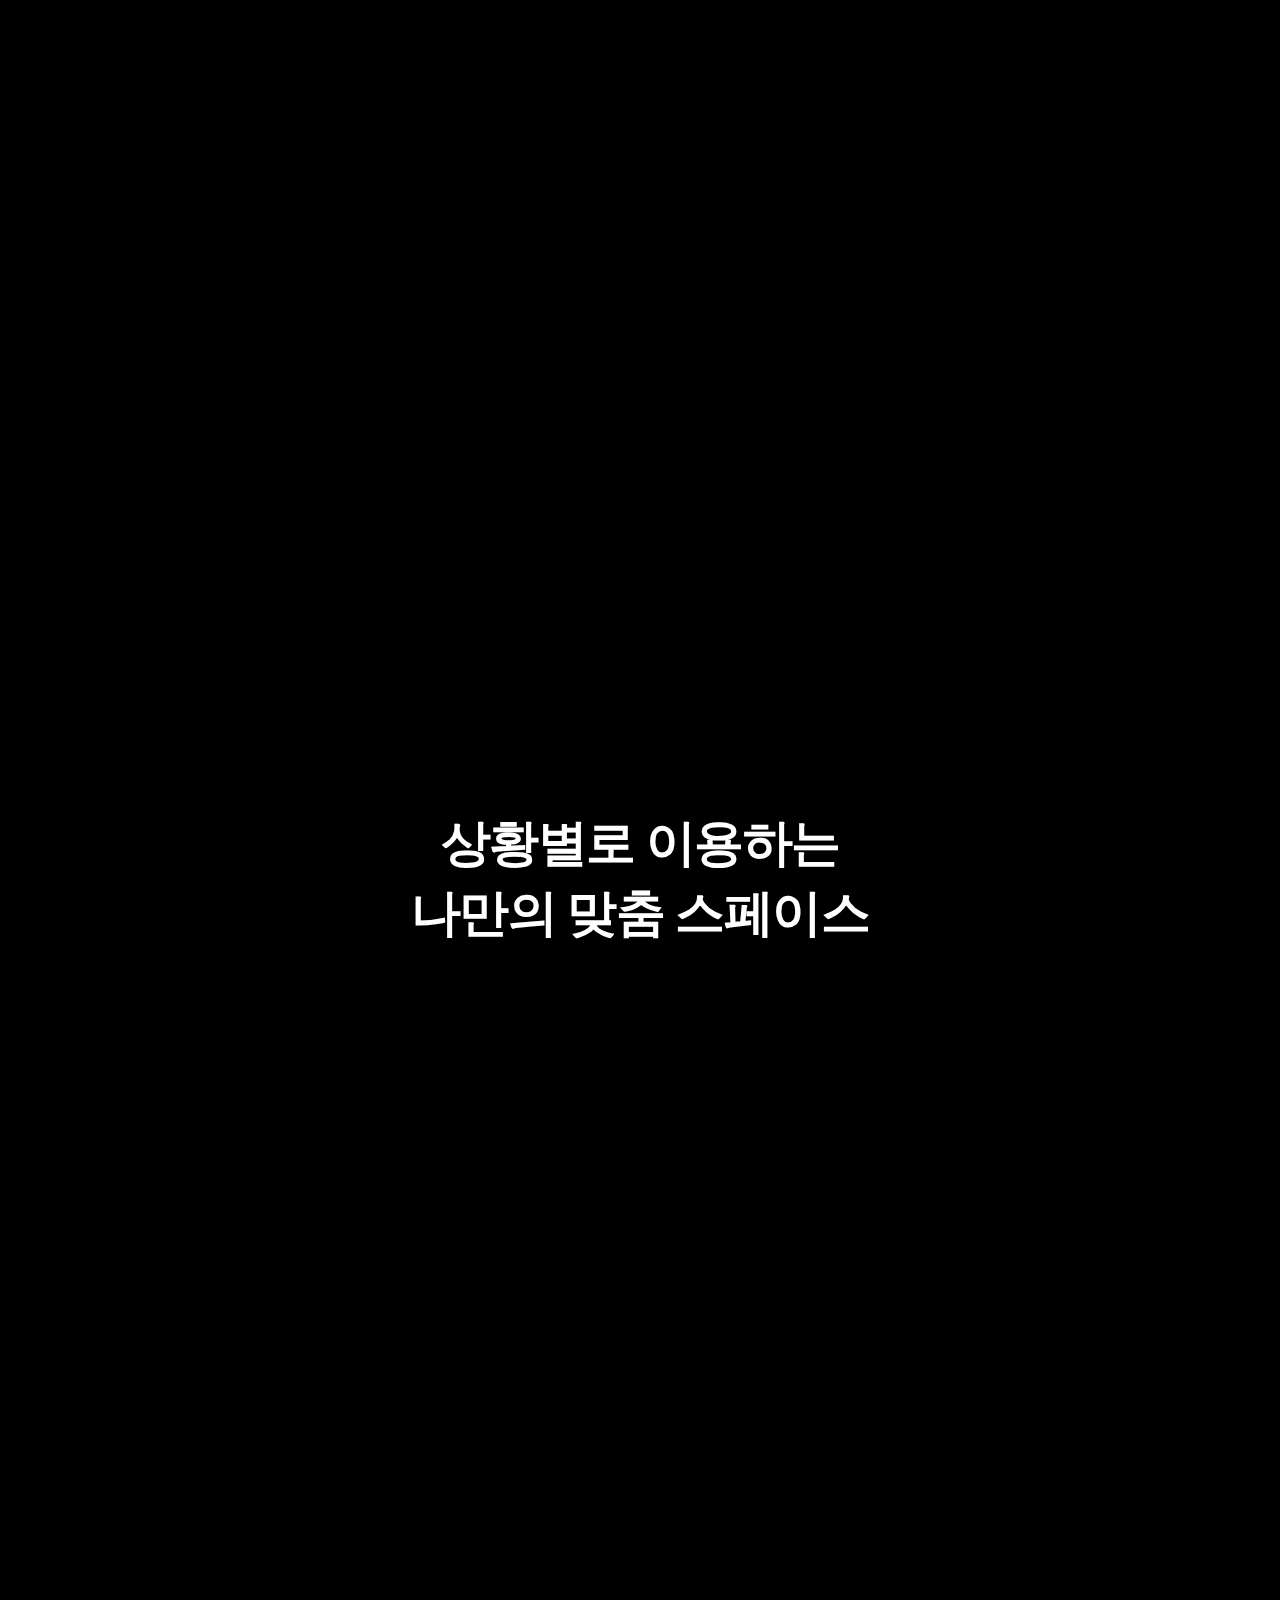
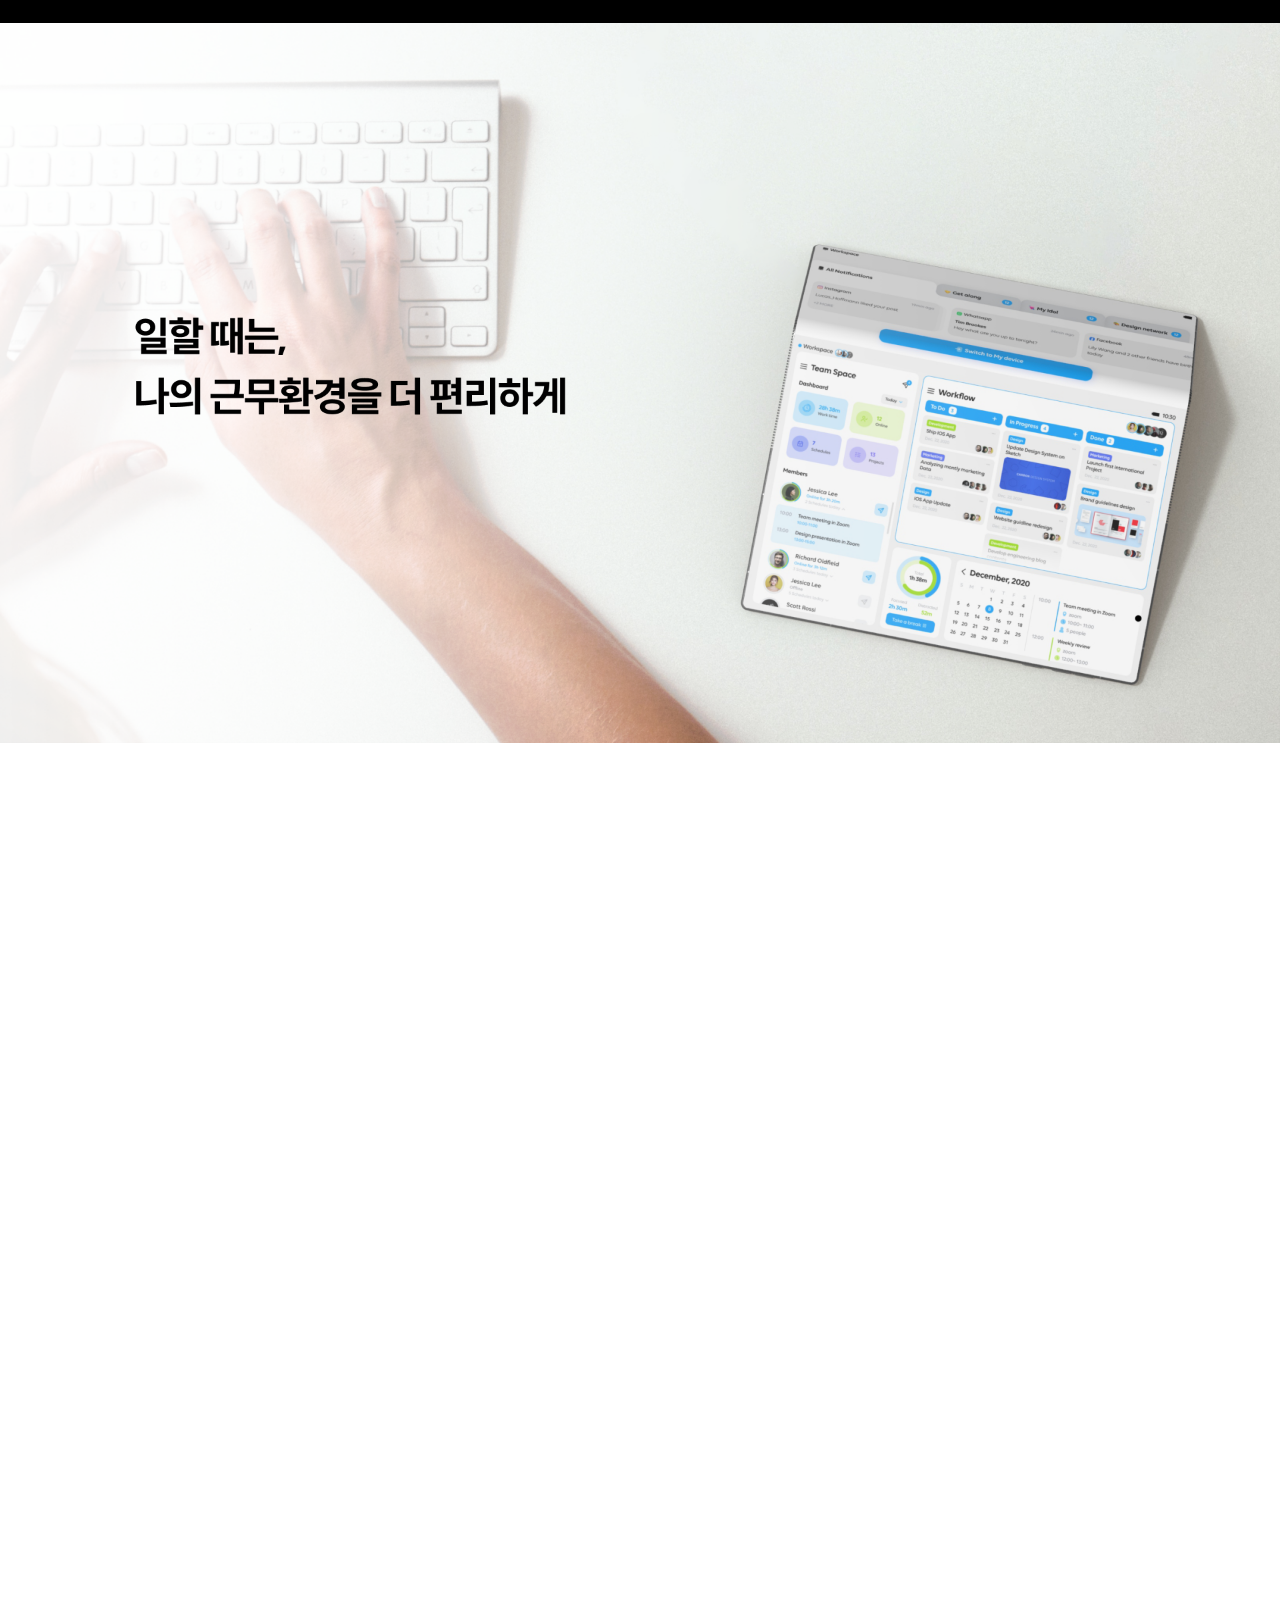
==== commit 7ae5f908: "finished" ====
--- a/index.html
+++ b/index.html
@@ -5,7 +5,7 @@
     <meta charset="UTF-8">
     <meta name="viewport" content="width=device-width, initial-scale=1.0">
     <meta http-equiv="X-UA-Compatible" content="ie=edge">
-    <title>[개발중]</title>
+    <title>SPACE</title>
     <link rel="stylesheet" href="css/default.css">
     <link rel="stylesheet" href="css/main.css">
 </head>
@@ -90,7 +90,7 @@
                 <strong>지금 당신에게 필요한 건?</strong>
             </div>
             <div class="sticky-elem sticky-elem-video">
-                <video class="full-video" id="background-video" src="./video/004/background-video.mp4" muted
+                <video class="full-video" id="background-video" src="./video/004/background-video.mp4" muted loop autoplay
                     width="100%" height="100%"></video>
             </div>
         </section>
@@ -135,7 +135,7 @@
             <div class="scroll-main-message">
                 <strong>상황별로 이용하는<br>나만의 맞춤 스페이스</strong>
             </div>
-            <div class="scroll-background-wrapper">
+            <div class="scroll-background-wrapper" style="width: 100%; height: 1080px;">
                 <img class="scroll-background-image" src="./img/006/work_mockup.png"/>
             </div>
             <div style="background-color: white; height: 10vh; width: 100%;">
@@ -199,17 +199,17 @@
             <!-- 배경 검정색 전환 -->
         </section>
         <section class="scroll-section" id="scroll-section-9">
-            <div class="sticky-elem sticky-elem-video" style="padding-left: 50%;">
+            <div class="sticky-elem sticky-elem-video" style="padding-left: 60%;">
                 <video class="full-video one" id="background-video" src="./video/009/chill_motion_1_mockup.mp4" muted loop
-                    width="100%" height="100%"></video>
-            </div>
-            <div class="sticky-elem sticky-elem-video" style="padding-left: 50%;">
+                    width="100%" height="100%" style=" opacity: 0;"></video>
+            </div>
+            <div class="sticky-elem sticky-elem-video" style="padding-left: 60%;">
                 <video class="full-video two" id="background-video" src="./video/009/chill_motion_2_mockup.mp4" muted loop
-                    width="100%" height="100%"></video>
+                    width="100%" height="100%" style=" opacity: 0;"></video>
             </div>
             <div class="sticky-elem sticky-elem-video">
                 <video class="full-video three" id="background-video" src="./video/009/chill_motion_3_mockup.mp4" muted loop
-                    width="100%" height="100%"></video>
+                    width="100%" height="100%" style=" opacity: 0;"></video>
             </div>
             <div class="scroll-elem flow-text flow-left one">
                 <strong>미러 윈도우로<br>동시에 즐기는 스페이스</strong>
--- a/css/main.css
+++ b/css/main.css
@@ -232,11 +232,11 @@
 .flow-left {
     top: 25vh;
     left: 15vw;
+    opacity: 0;
 }
 
 .triple-wrapper {
-    opacity: 0;
-    top: 15vh;
+    top: 18vh;
     position: fixed;
     padding-left: 120px;
     padding-right: 120px;
@@ -249,18 +249,20 @@
 }
 
 .triple-wrapper .triple-left {
+    opacity: 0;
     position: relative;
-    display: flex;
     flex-direction: column;
 }
 
 .triple-wrapper .triple-center {
+    opacity: 0;
     position: relative;
     display: flex;
     flex-direction: column;
     
 }
 .triple-wrapper .triple-right {
+    opacity: 0;
     position: relative;
     display: flex;
     flex-direction: column;
@@ -351,6 +353,12 @@
     position: absolute;
     top: 50%;
     left: 50%;
+}
+
+.scroll-background-wrapper {
+    display: flex;
+    flex-direction: column;
+    justify-content: flex-end;
 }
 
 .left-mock-screen {
@@ -455,6 +463,7 @@
 #scroll-section-7 .scroll-area-wrapper {
     display: flex;
     flex-direction: column;
+    opacity: 0;
 }
 
 #scroll-section-7 .scroll-area-wrapper.two, 
@@ -682,7 +691,7 @@
 }
 
 .last-wrapper {
-    margin-top: 40vh;
+    /* margin-top: 40vh; */
     display: flex;
     flex-direction: column;
     margin-bottom: 80px;
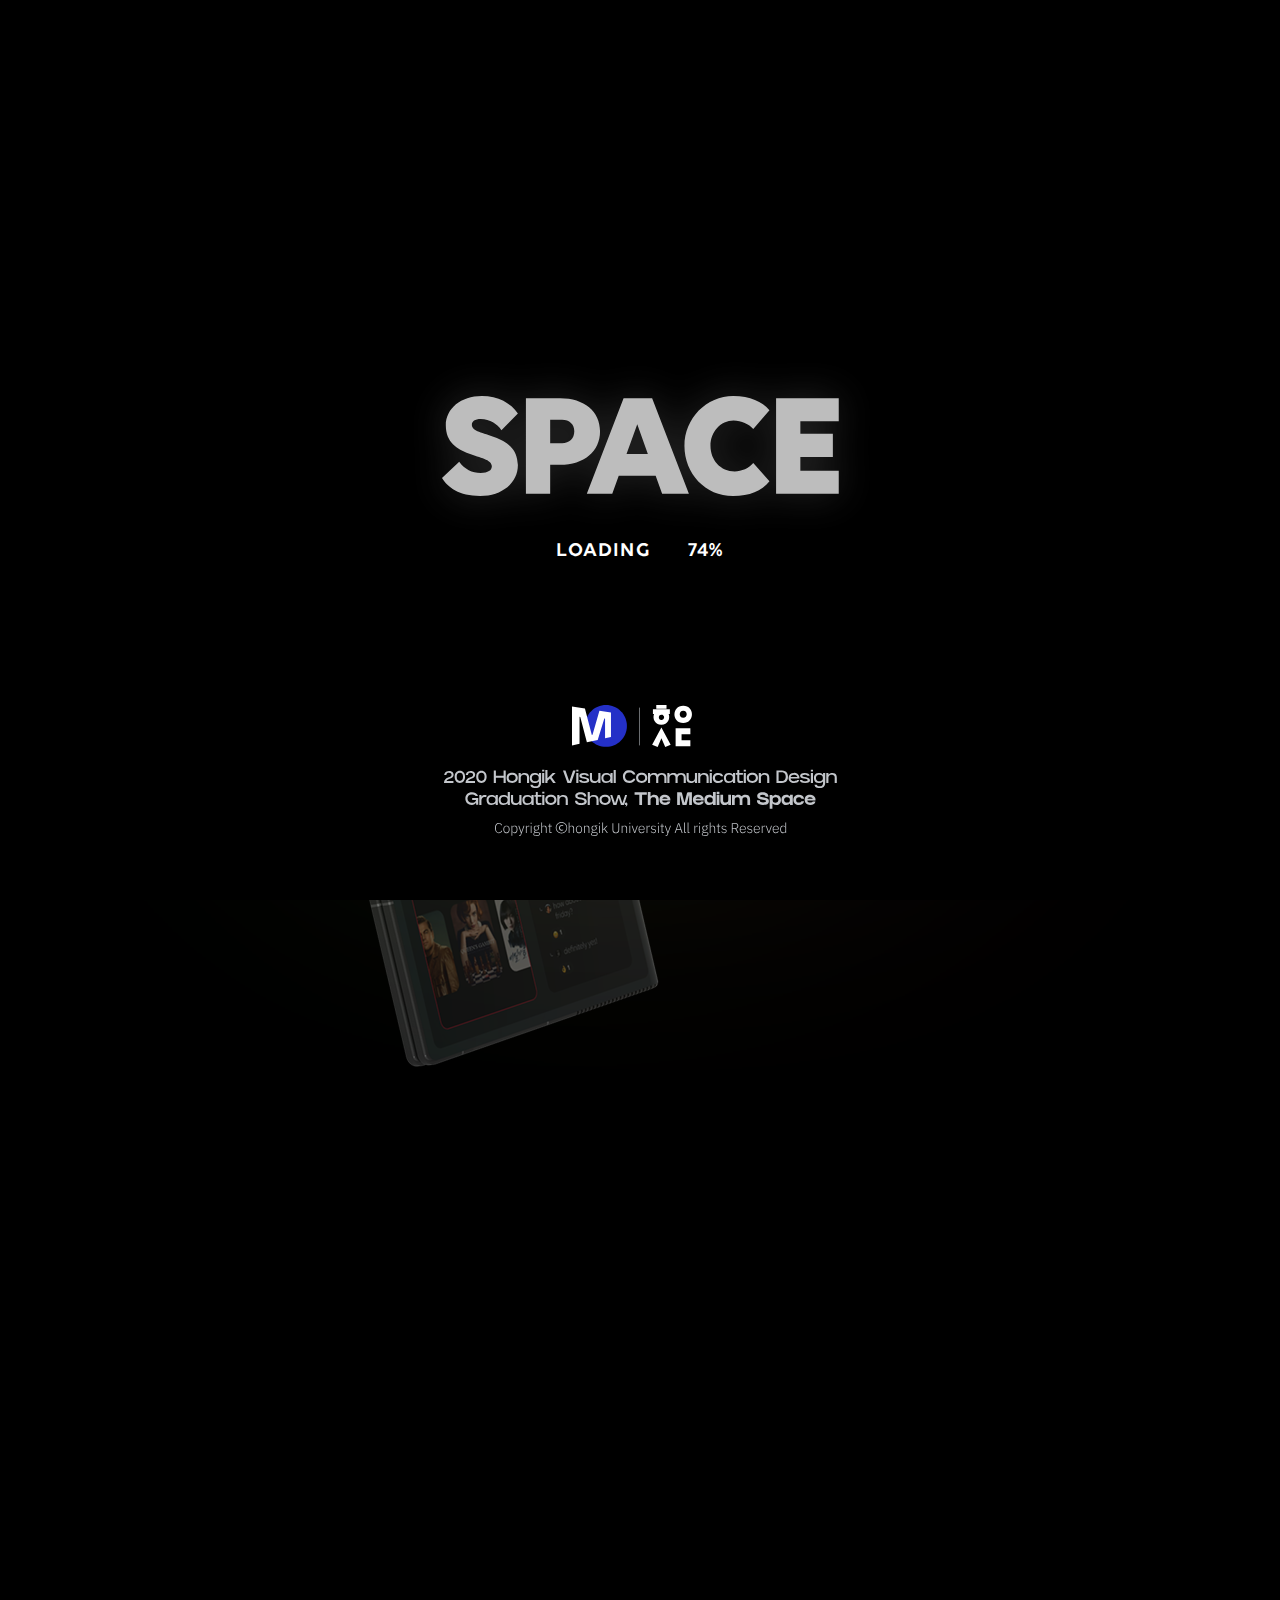
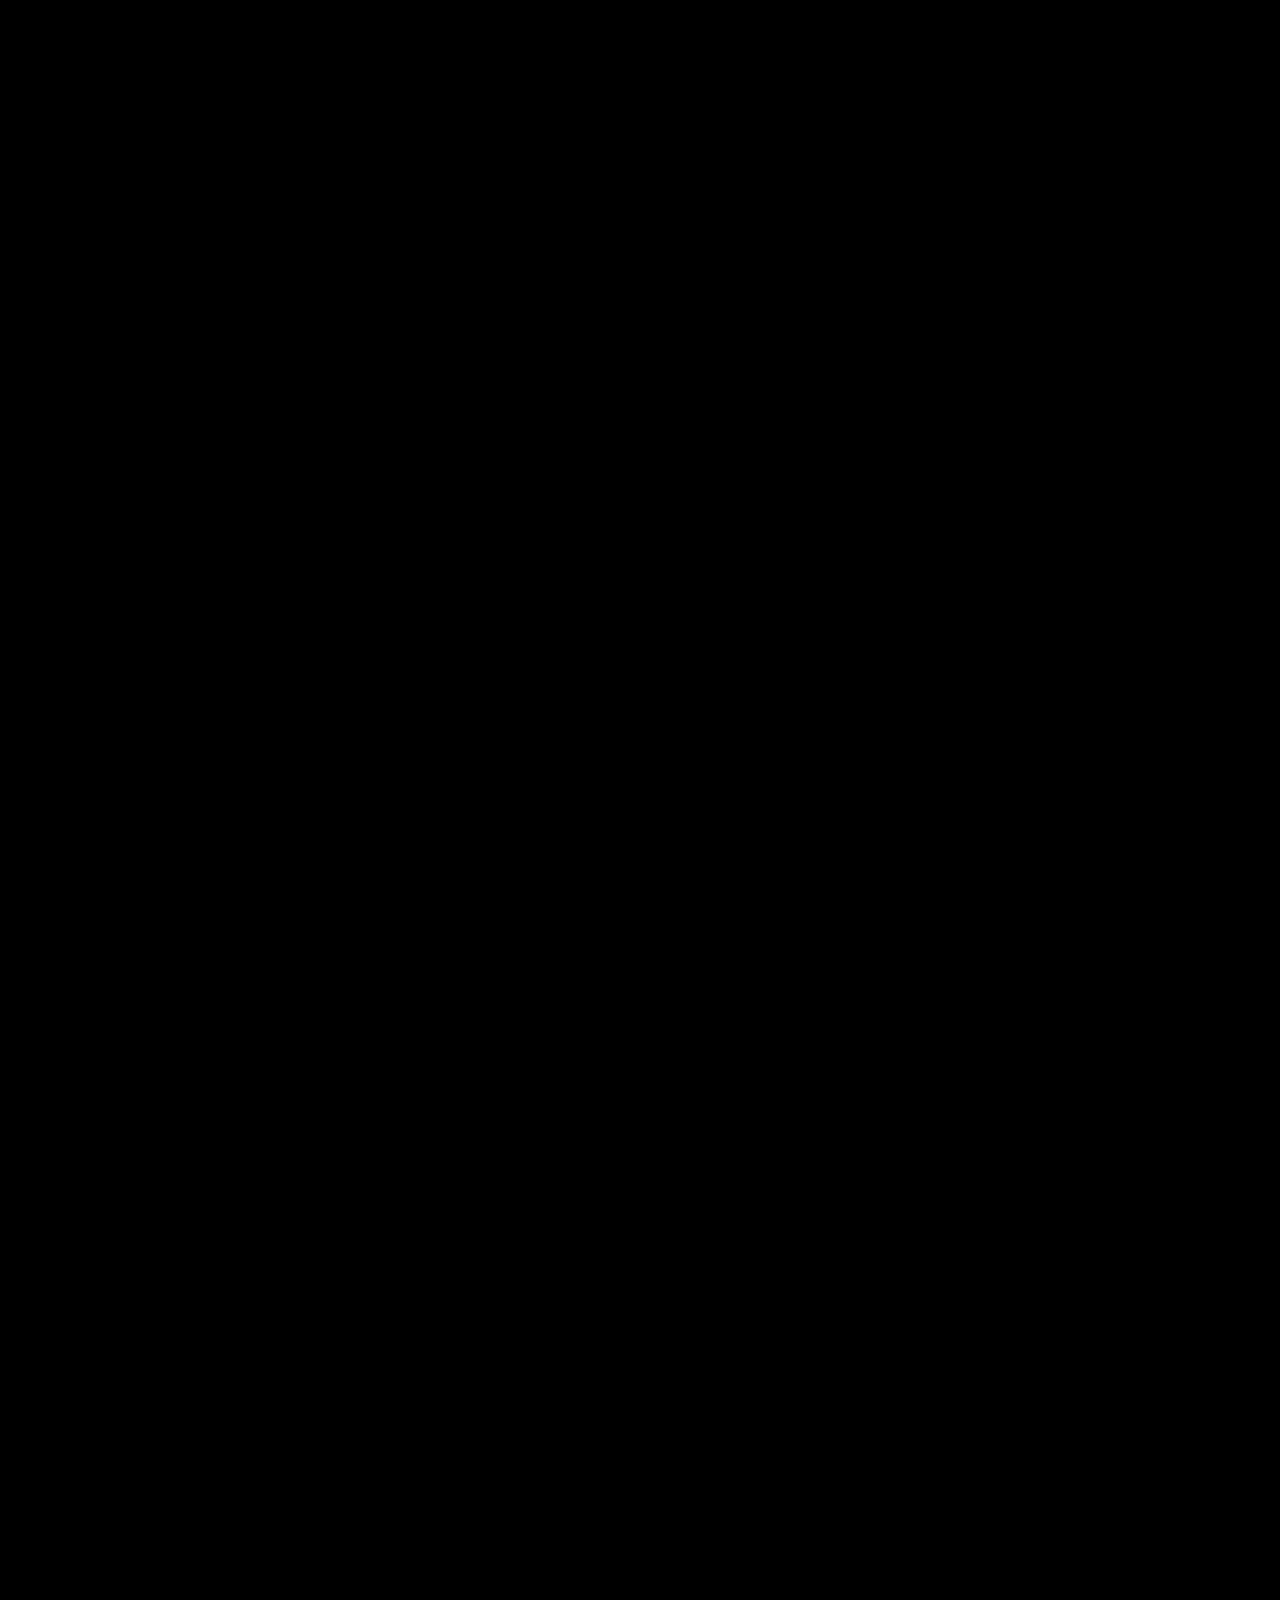
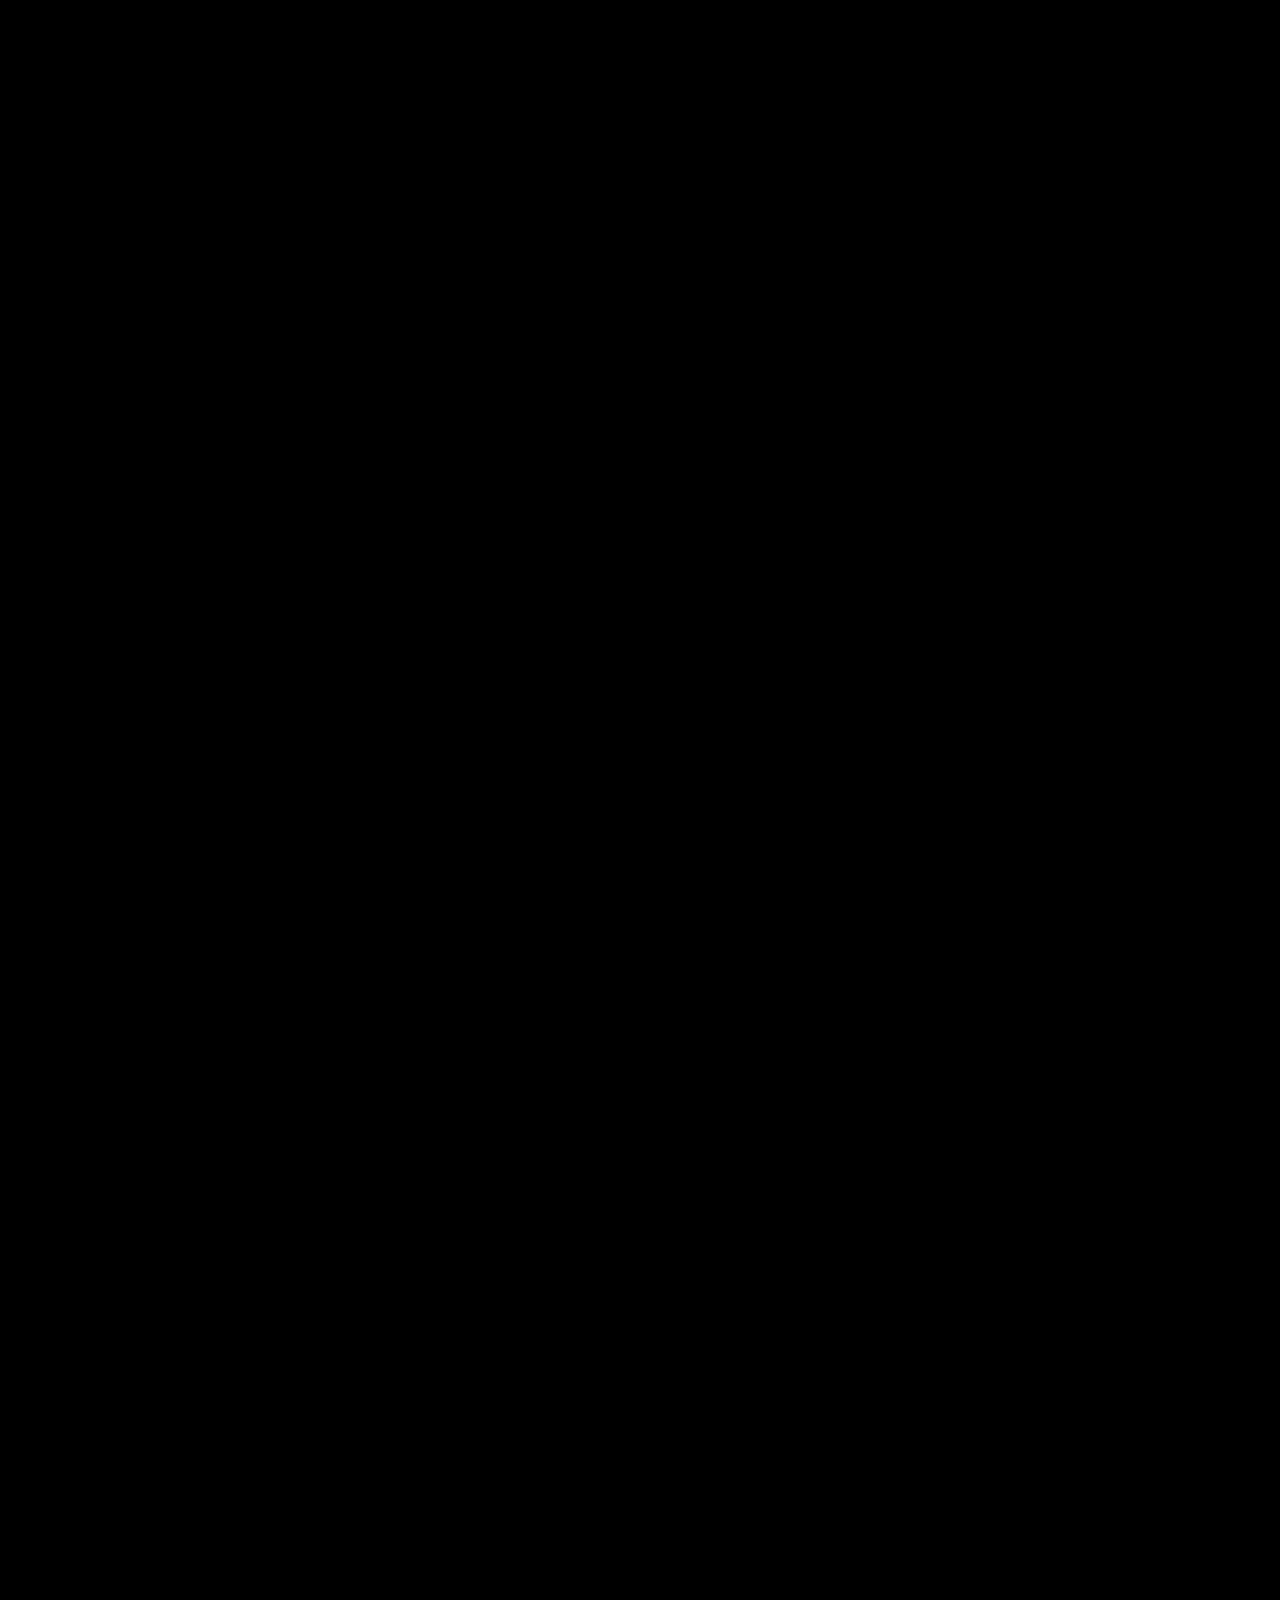
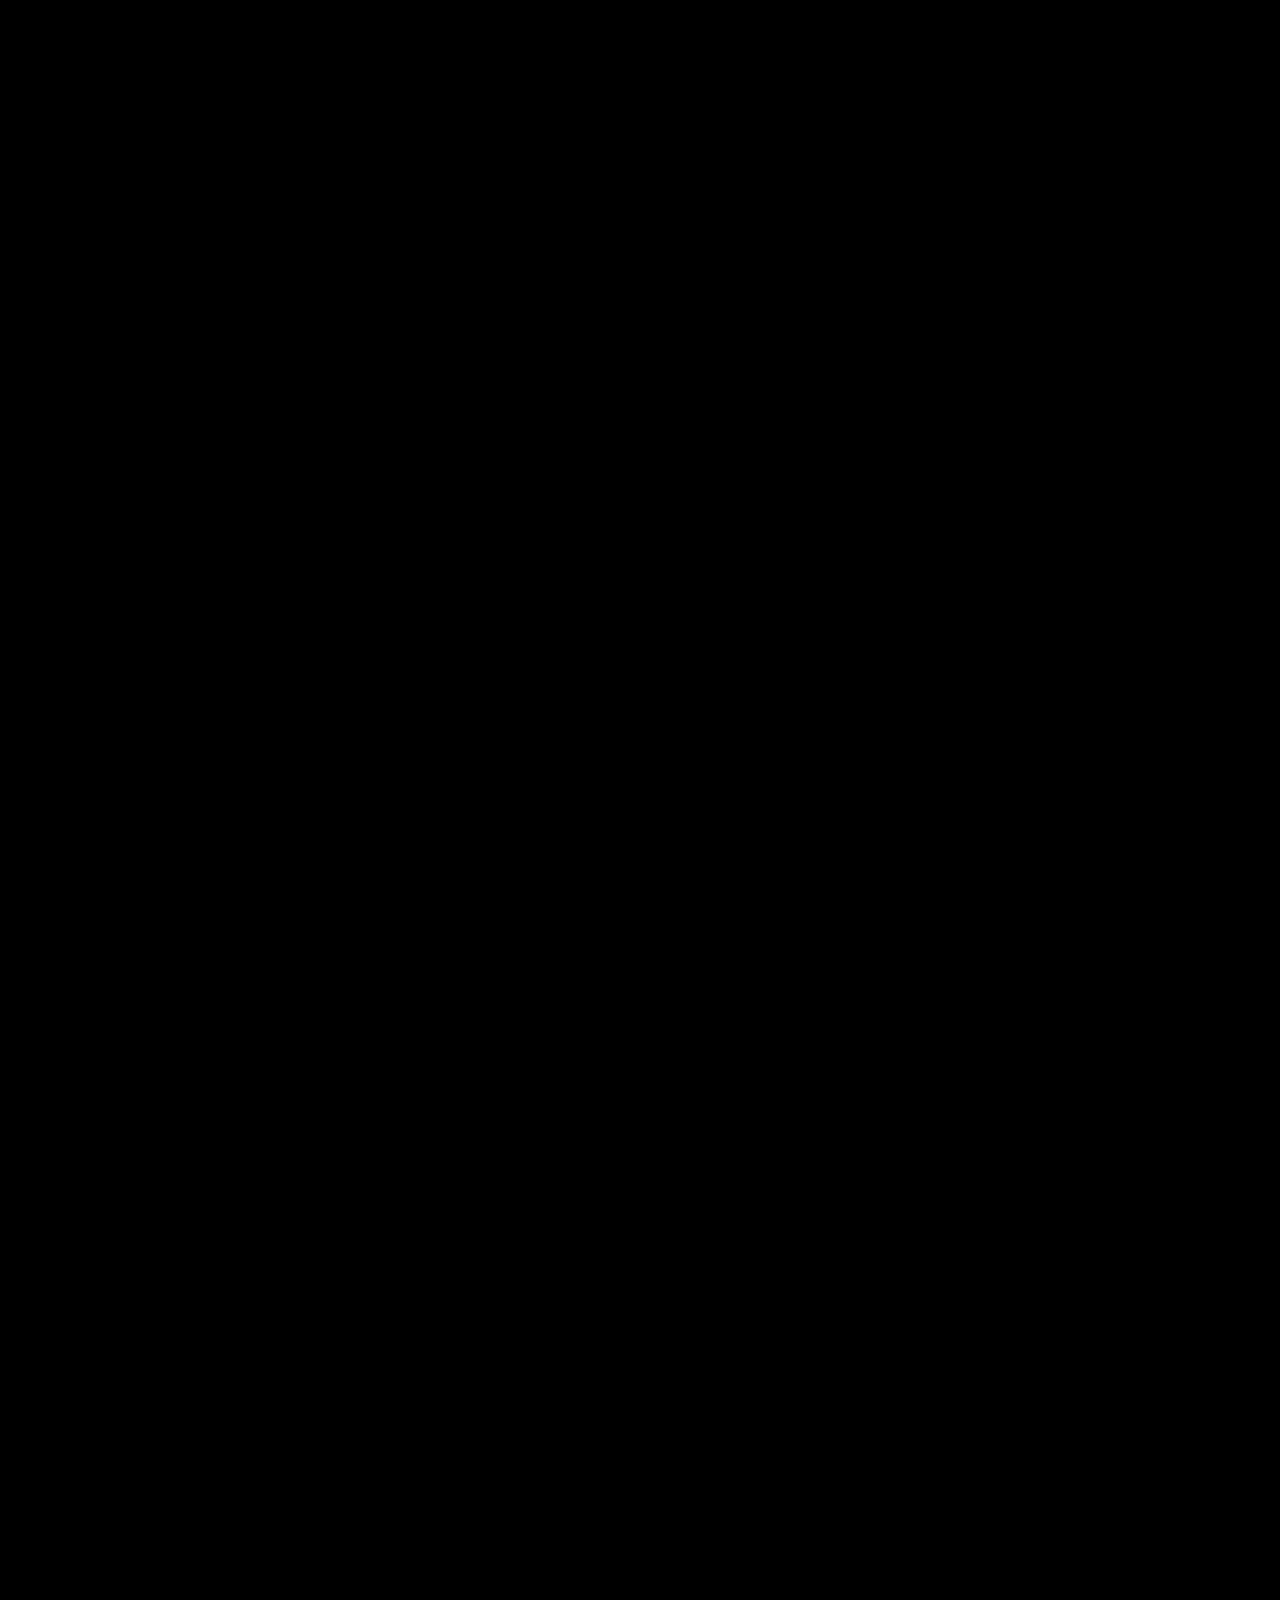
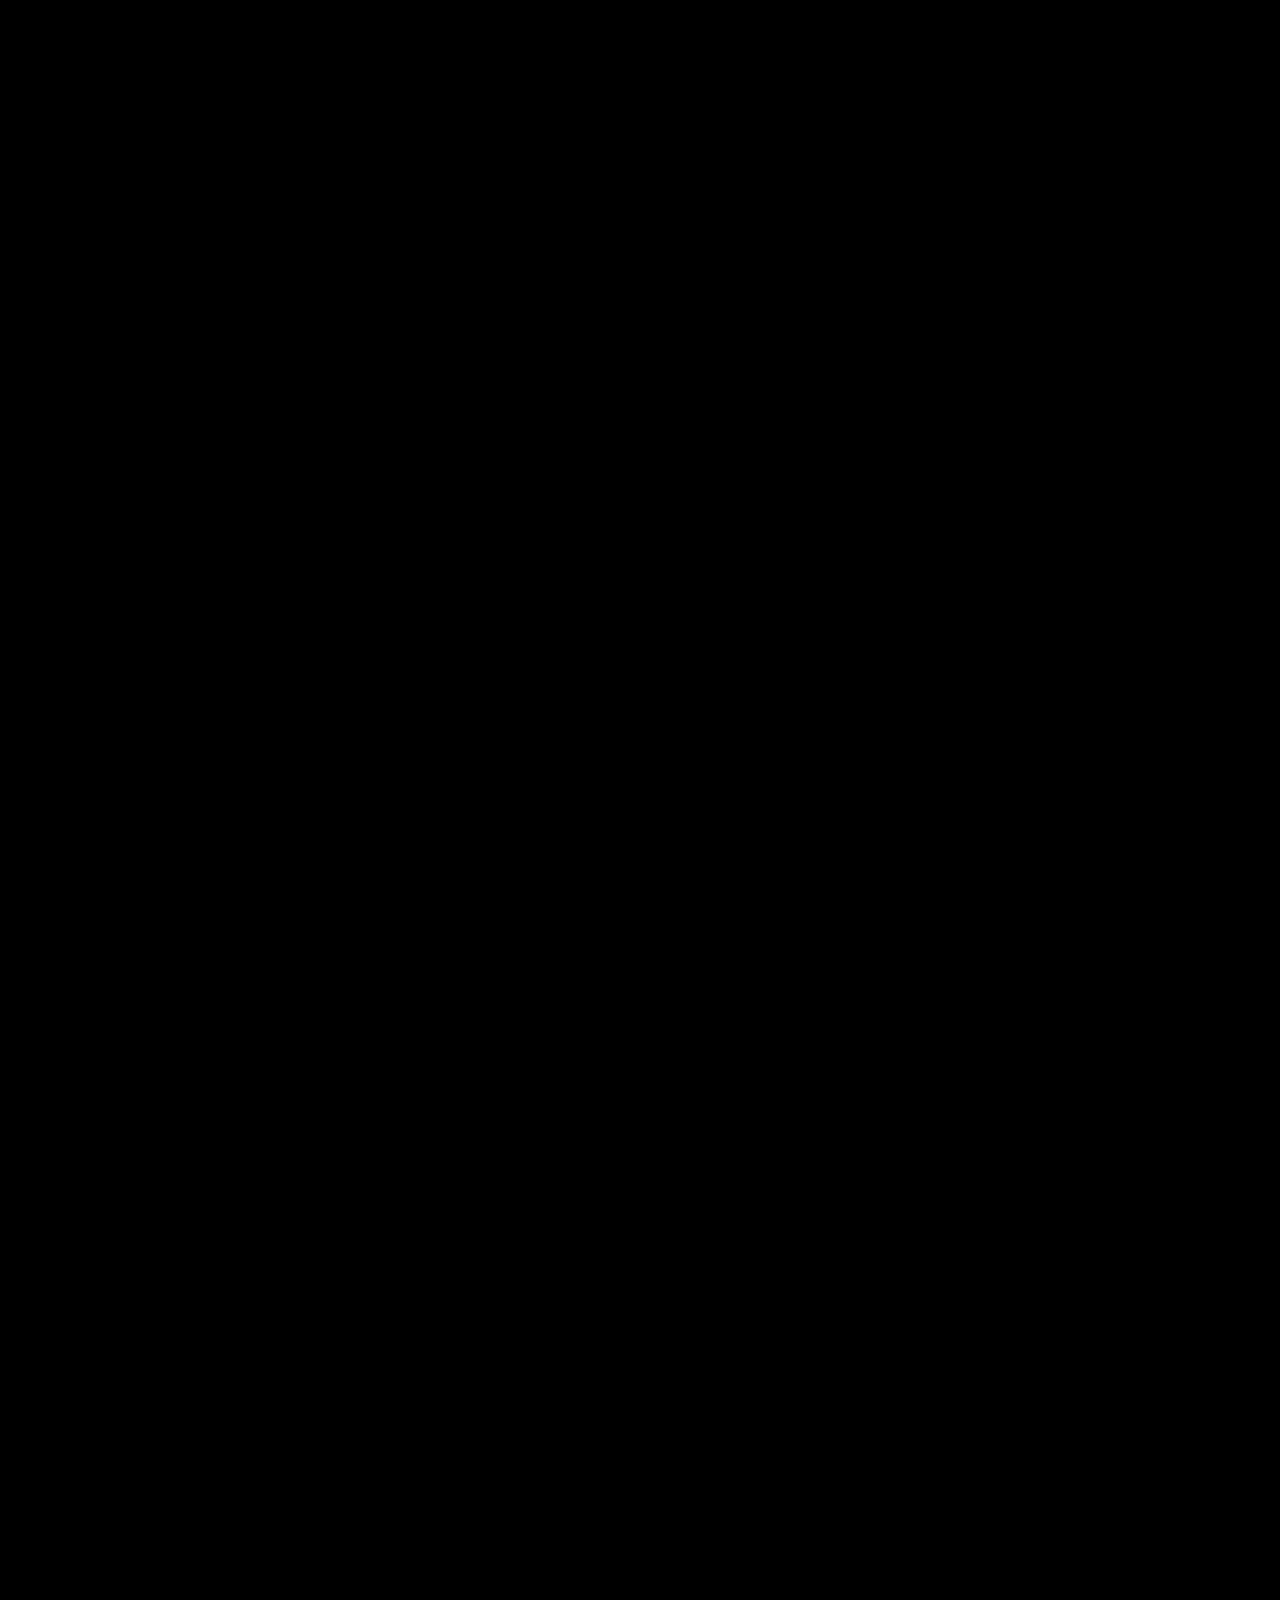
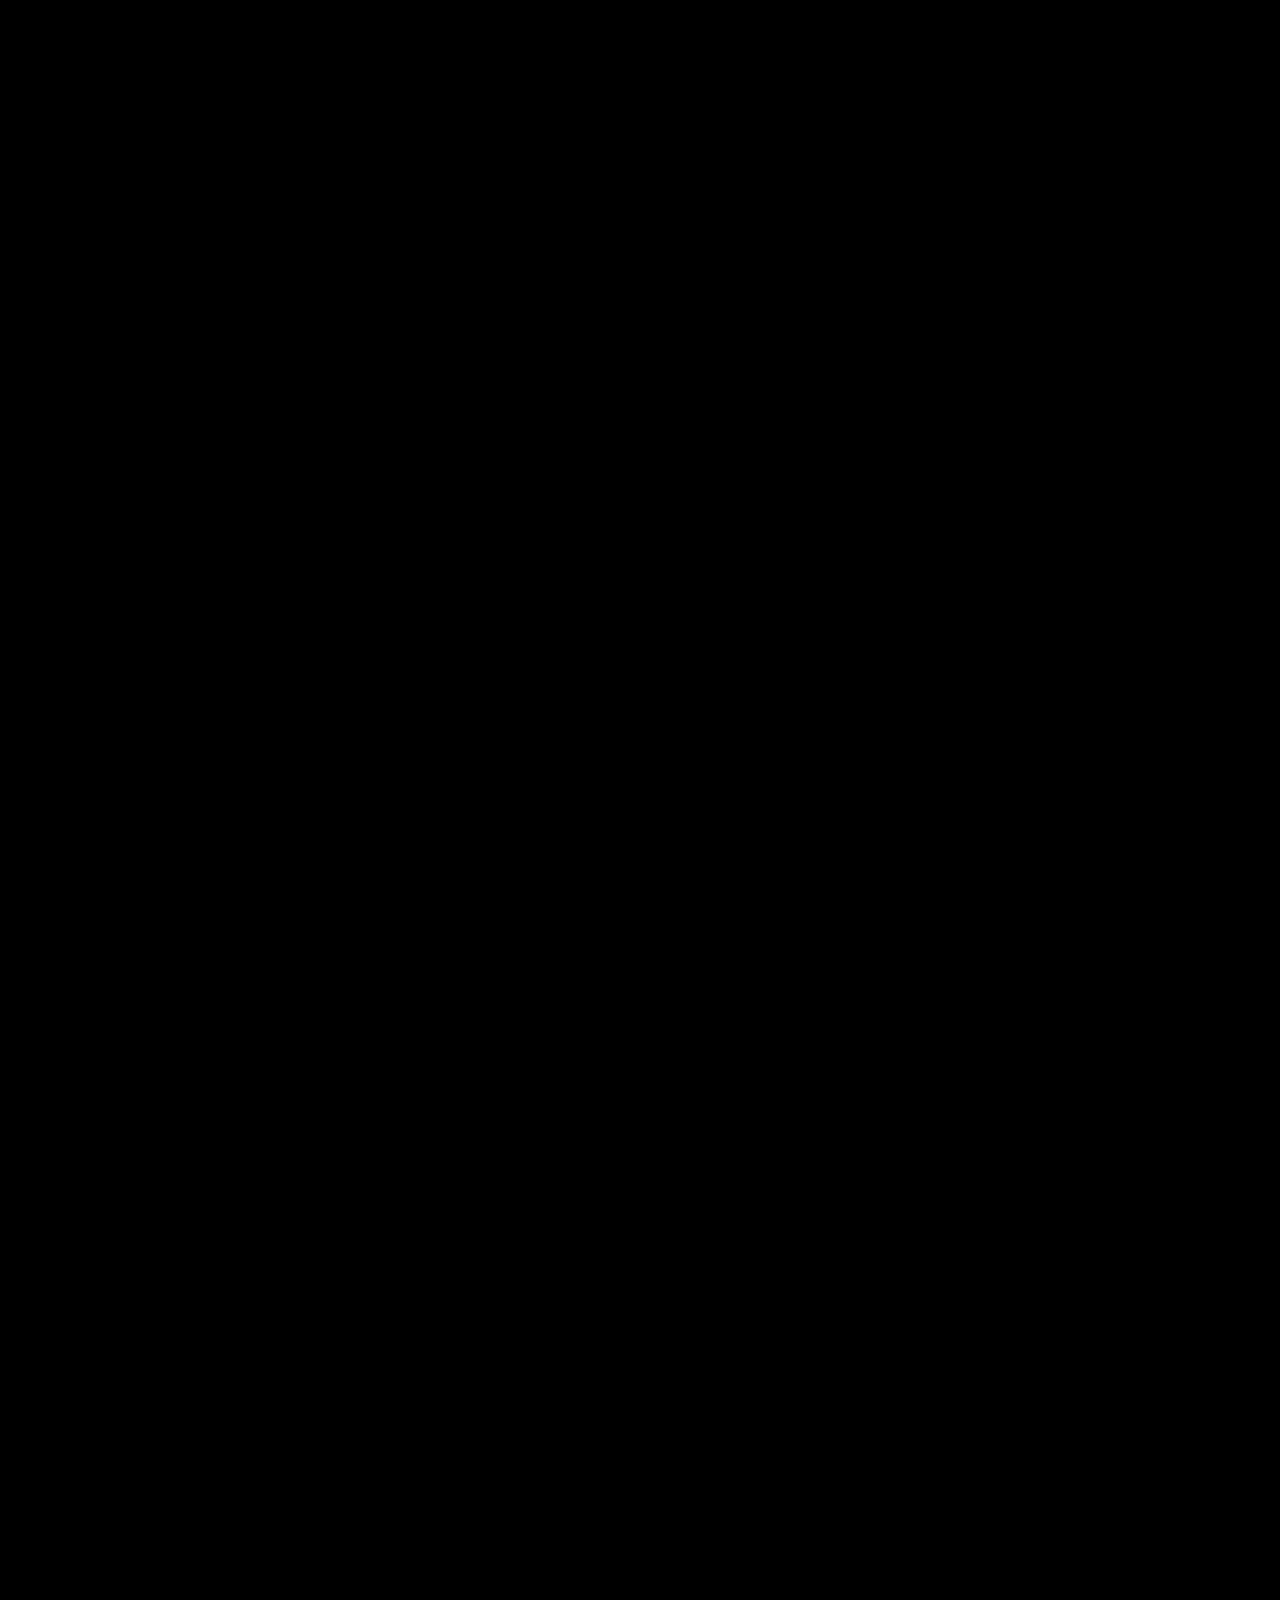
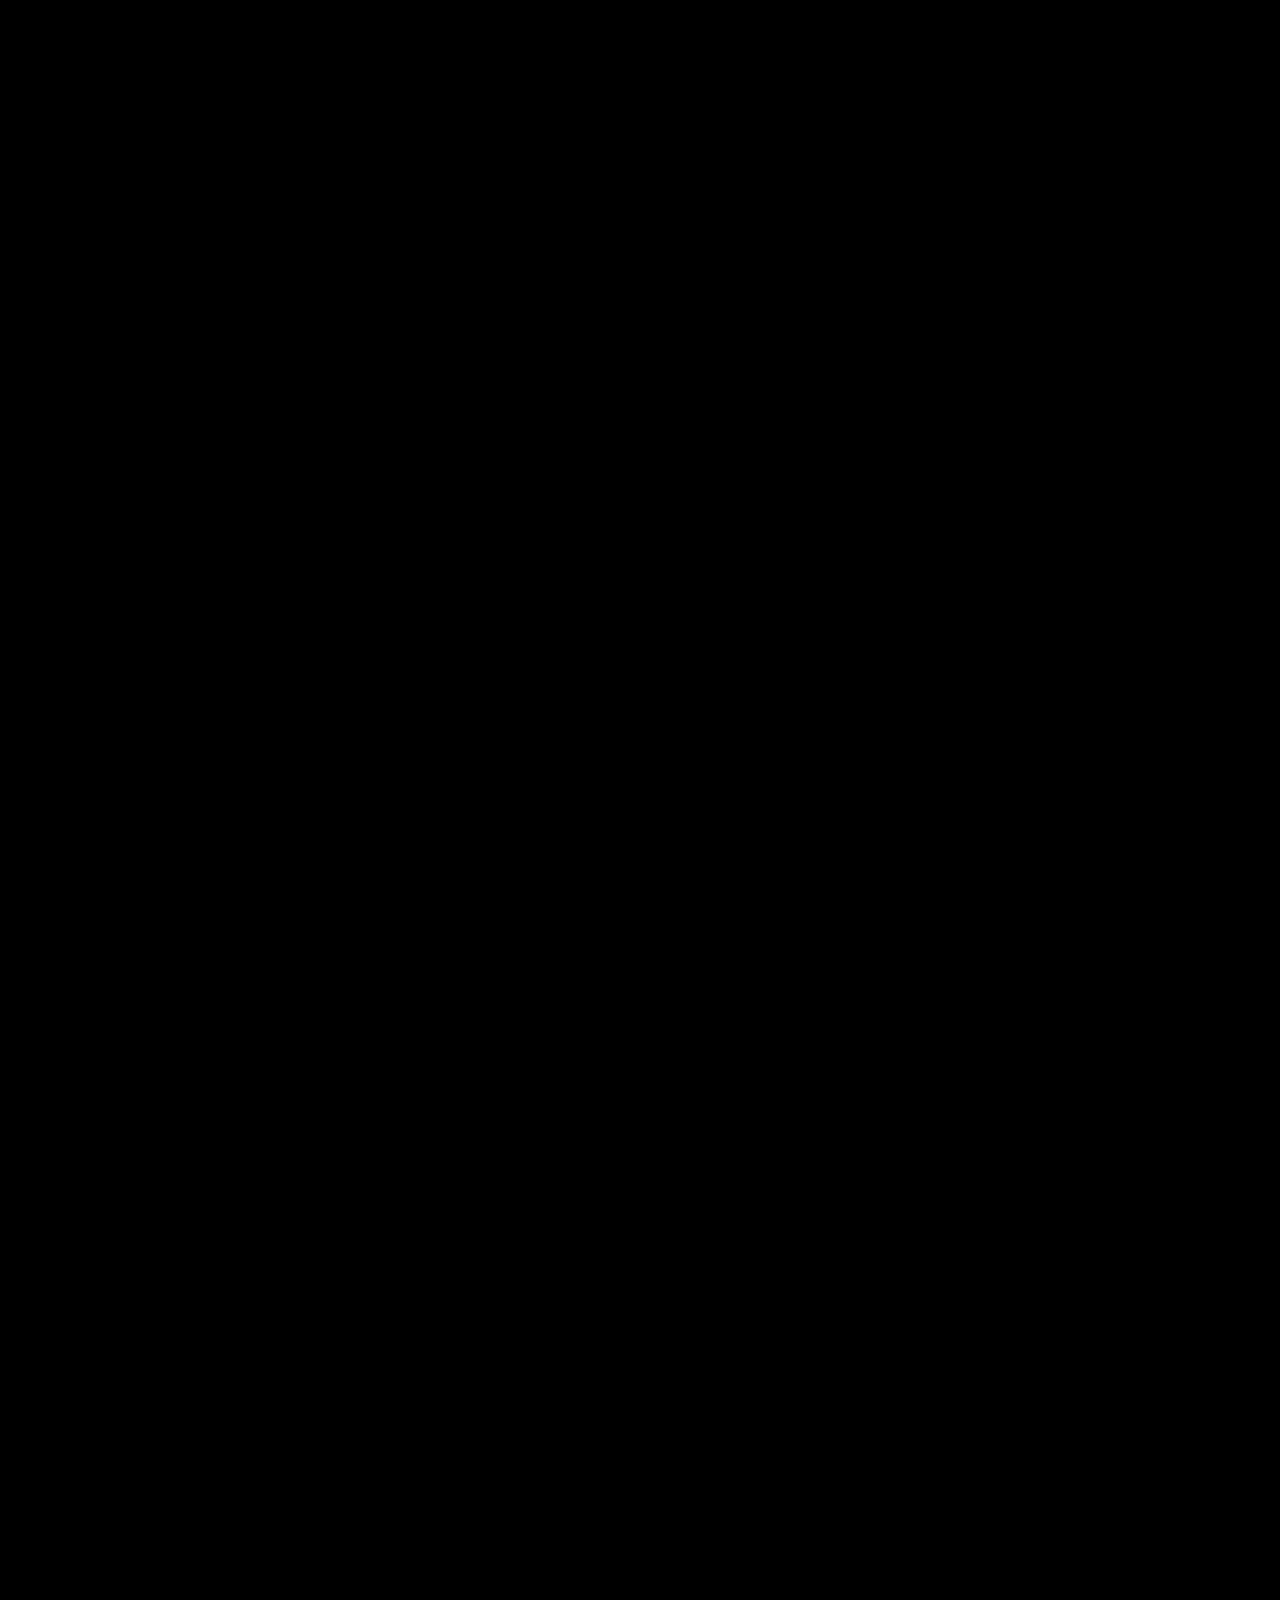
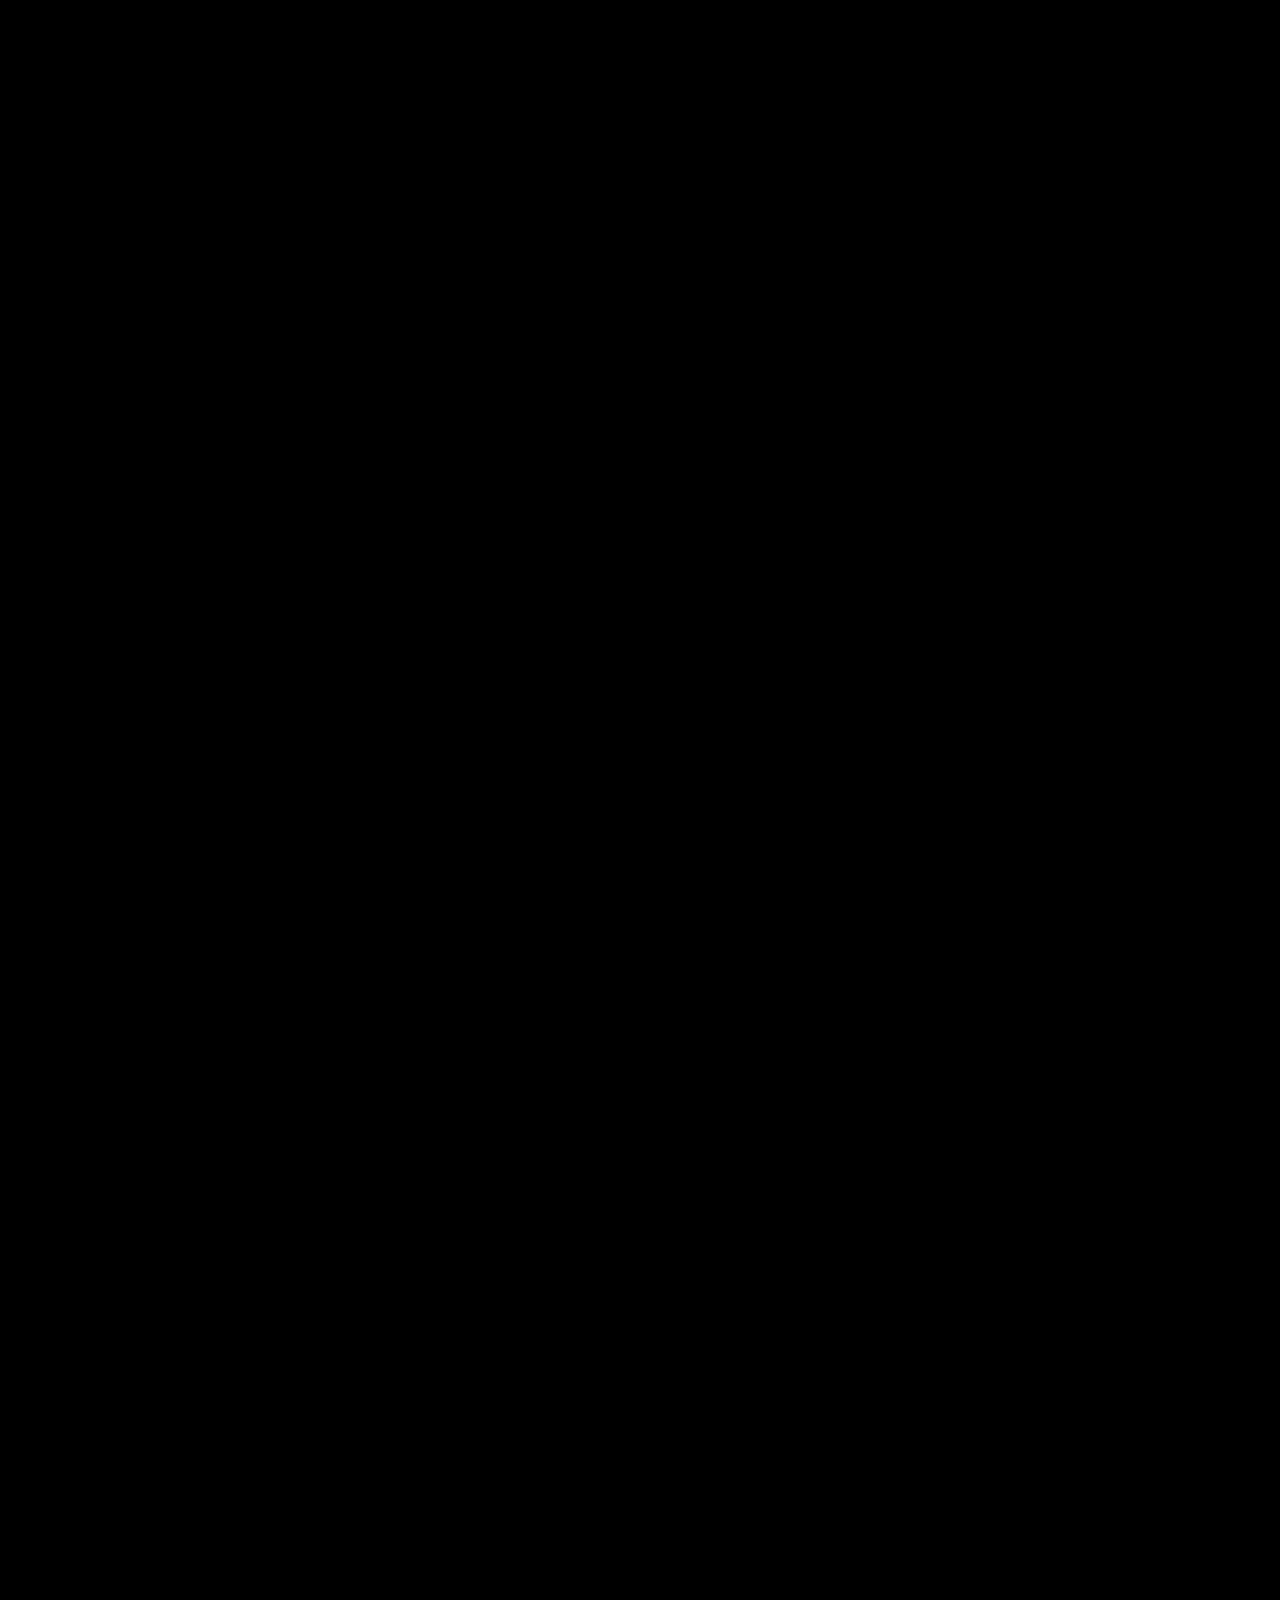
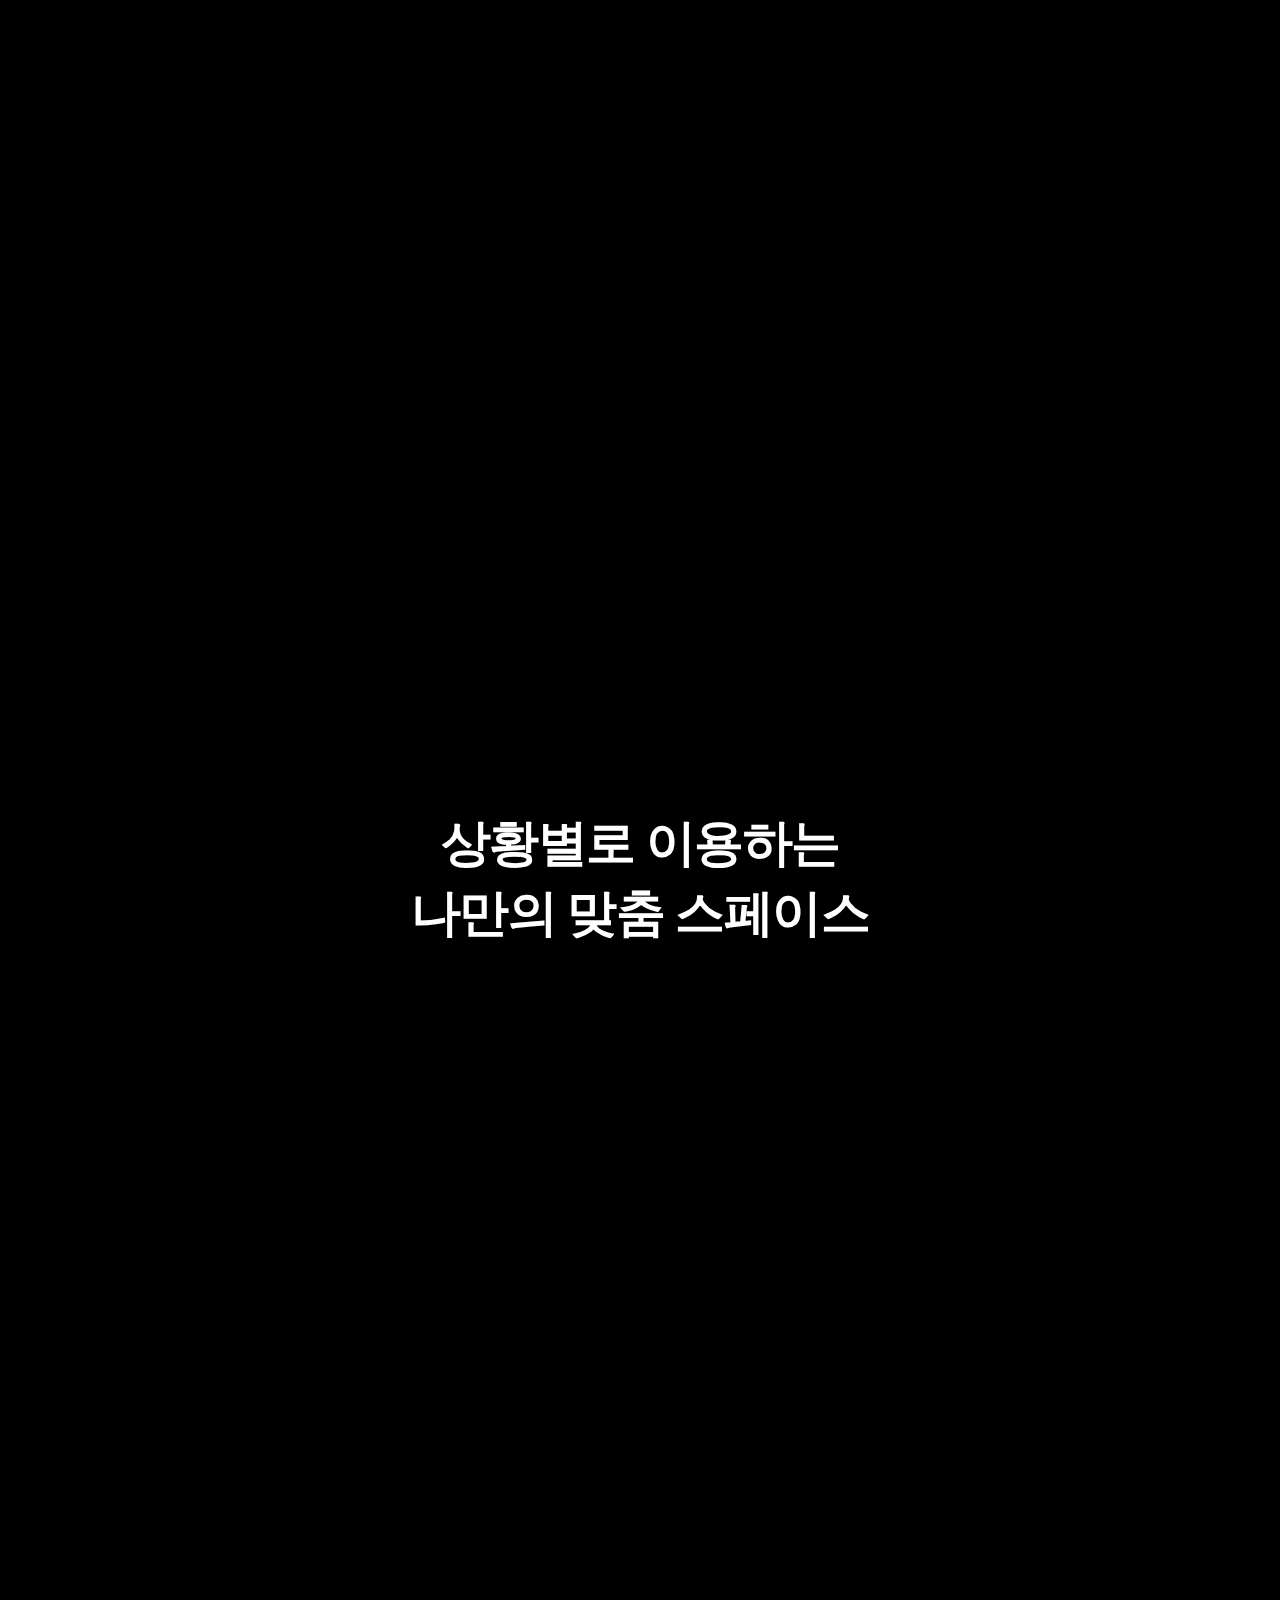
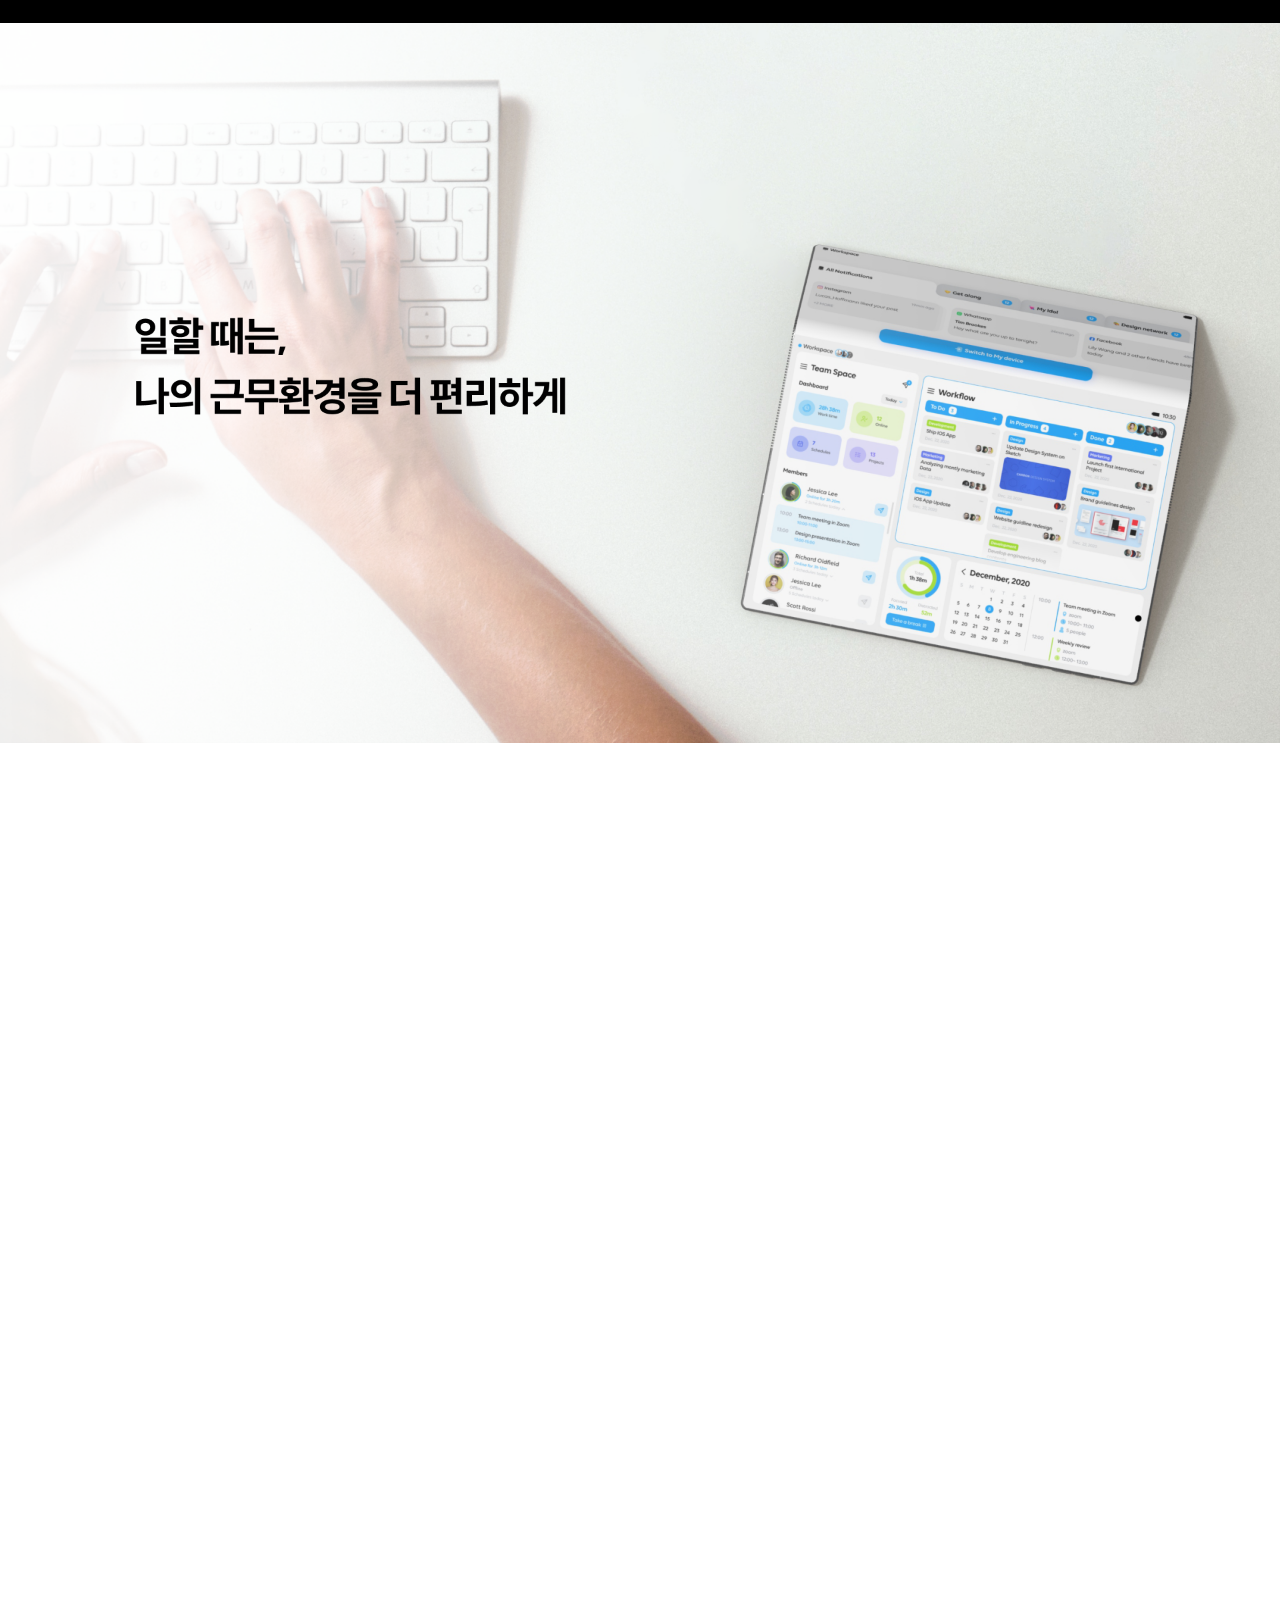
==== commit a7fa3519: "complete loading page" ====
--- a/index.html
+++ b/index.html
@@ -6,11 +6,28 @@
     <meta name="viewport" content="width=device-width, initial-scale=1.0">
     <meta http-equiv="X-UA-Compatible" content="ie=edge">
     <title>SPACE</title>
+    <link rel="shortcut icon" href="./img/favicon.ico" type="image/x-icon">  
     <link rel="stylesheet" href="css/default.css">
     <link rel="stylesheet" href="css/main.css">
 </head>
 
 <body>
+    <script type="text/javascript">
+        let percentage = 0
+        document.body.style.overflowY = 'hidden'
+    </script>
+    <div id="loading-page" style="position: fixed; width: 100%; height: 100%; background-color: black; z-index: 100; display: flex; flex-direction: column;">
+        <div id="progress-logo" style="width: 100%; display: flex; justify-content: center; align-content: center; margin-top: 356px;">
+            <img src="./svg/SPACE.svg" id="temp-image">
+        </div>
+        <div style="width: 100%; display: flex; justify-content: center; align-content: center; flex-direction: row;">
+            <p id="progress-title">LOADING</p>
+            <p id="progress-percentage">0%</p>
+        </div>
+        <div style="width: 100%; display: flex; justify-content: center; align-content: center; margin-top: 139px;">
+            <img src="./svg/graduationshow.svg">
+        </div>
+    </div>
     <div class="container">
         <nav class="global-nav">
             <div class="global-nav-links">
--- a/css/main.css
+++ b/css/main.css
@@ -34,6 +34,26 @@
 
 a {
     text-decoration: none;
+}
+#progress-logo {
+    opacity: 0;
+}
+
+#progress-title {
+    margin-right: 38px;
+}
+
+#progress-title,
+#progress-percentage {
+    font-family: Volte;
+    font-size: 20px;
+    font-weight: bold;
+    font-stretch: normal;
+    font-style: normal;
+    line-height: 1.5;
+    letter-spacing: 1.2px;
+    text-align: center;
+    color: #ffffff;
 }
 
 .global-nav {
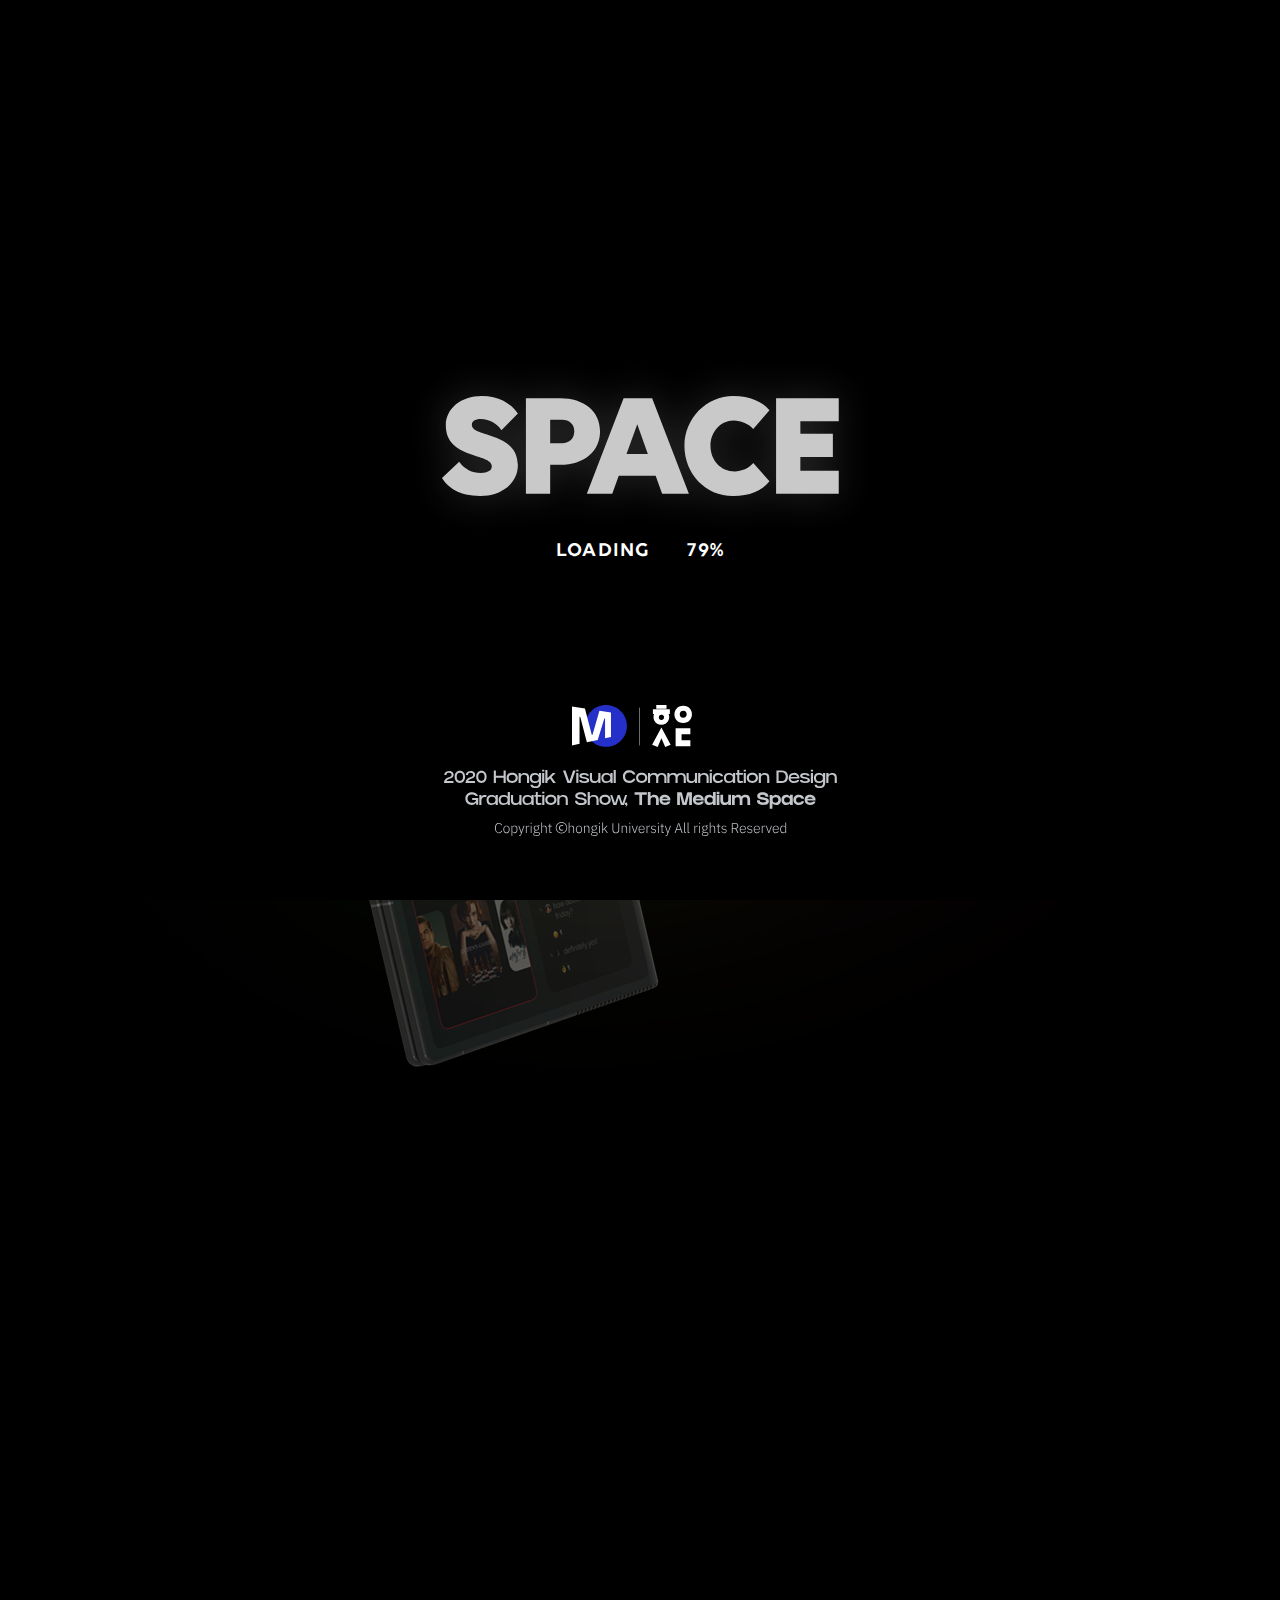
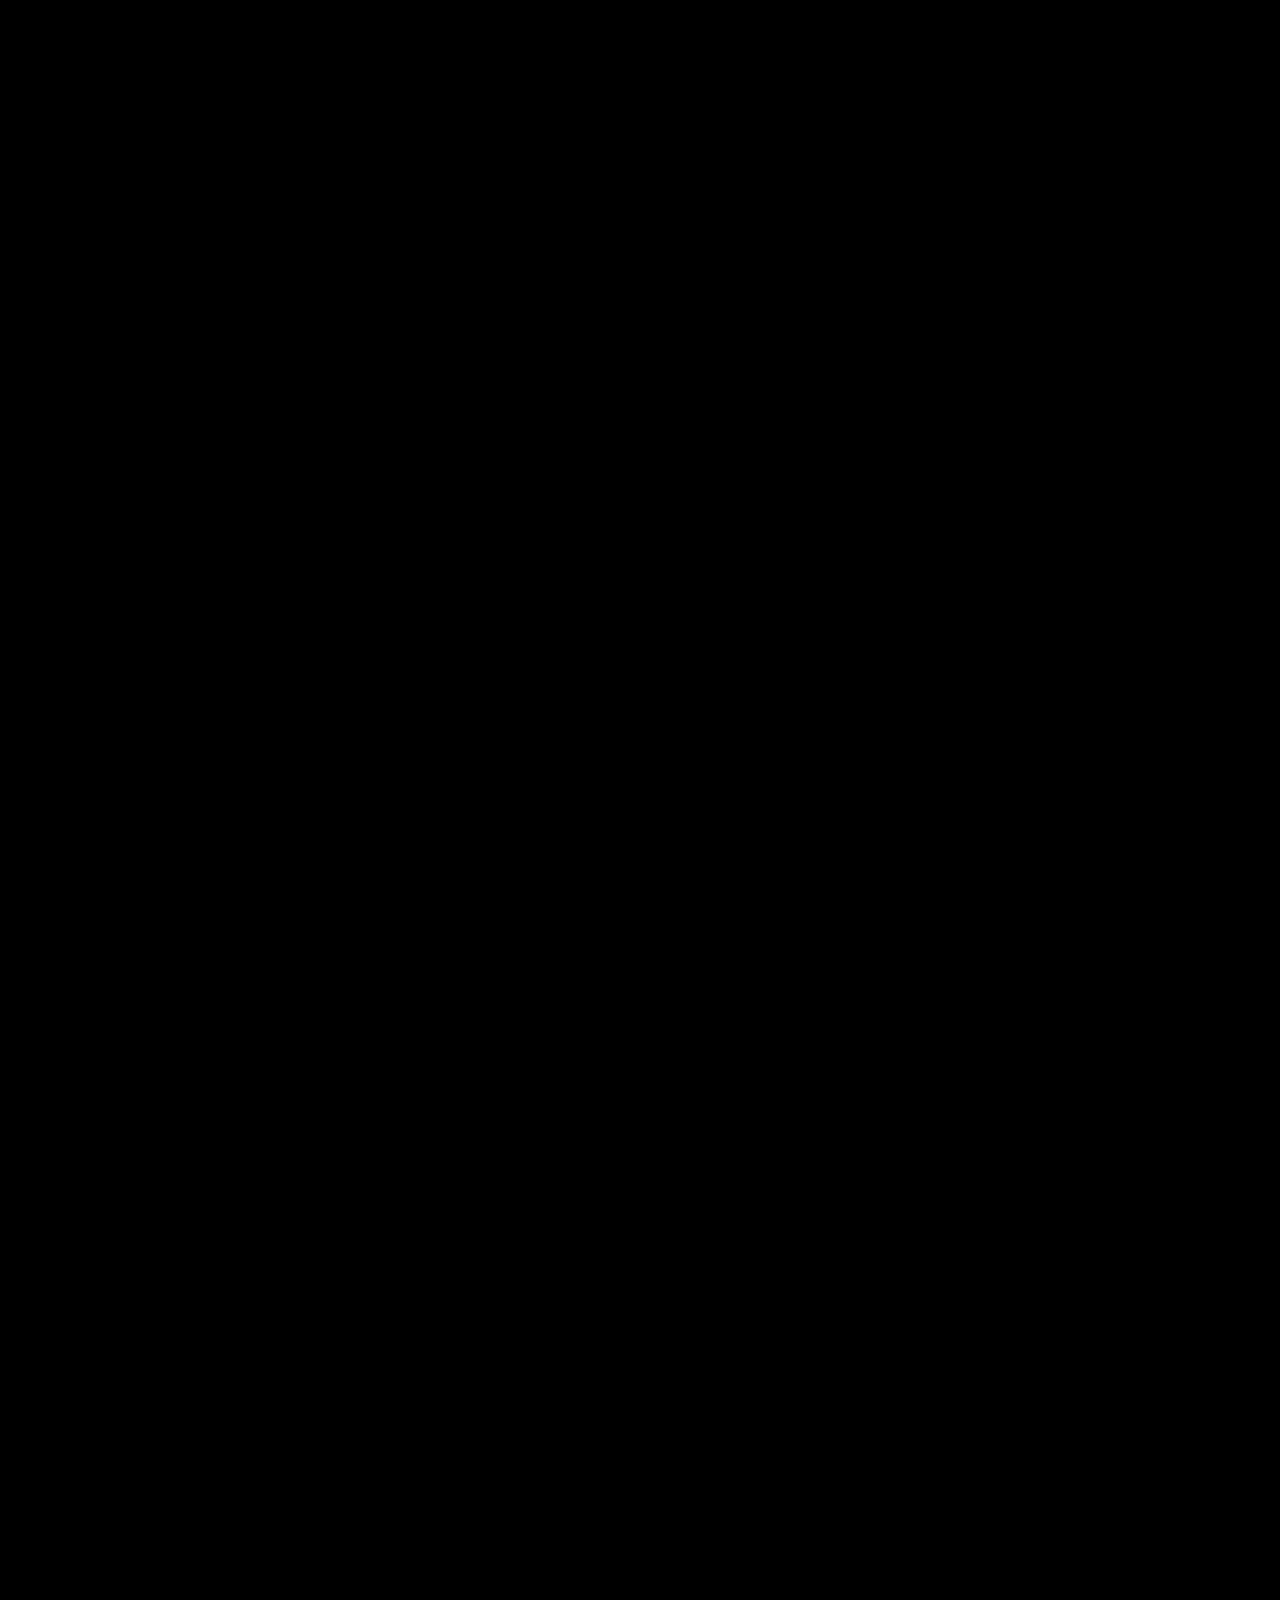
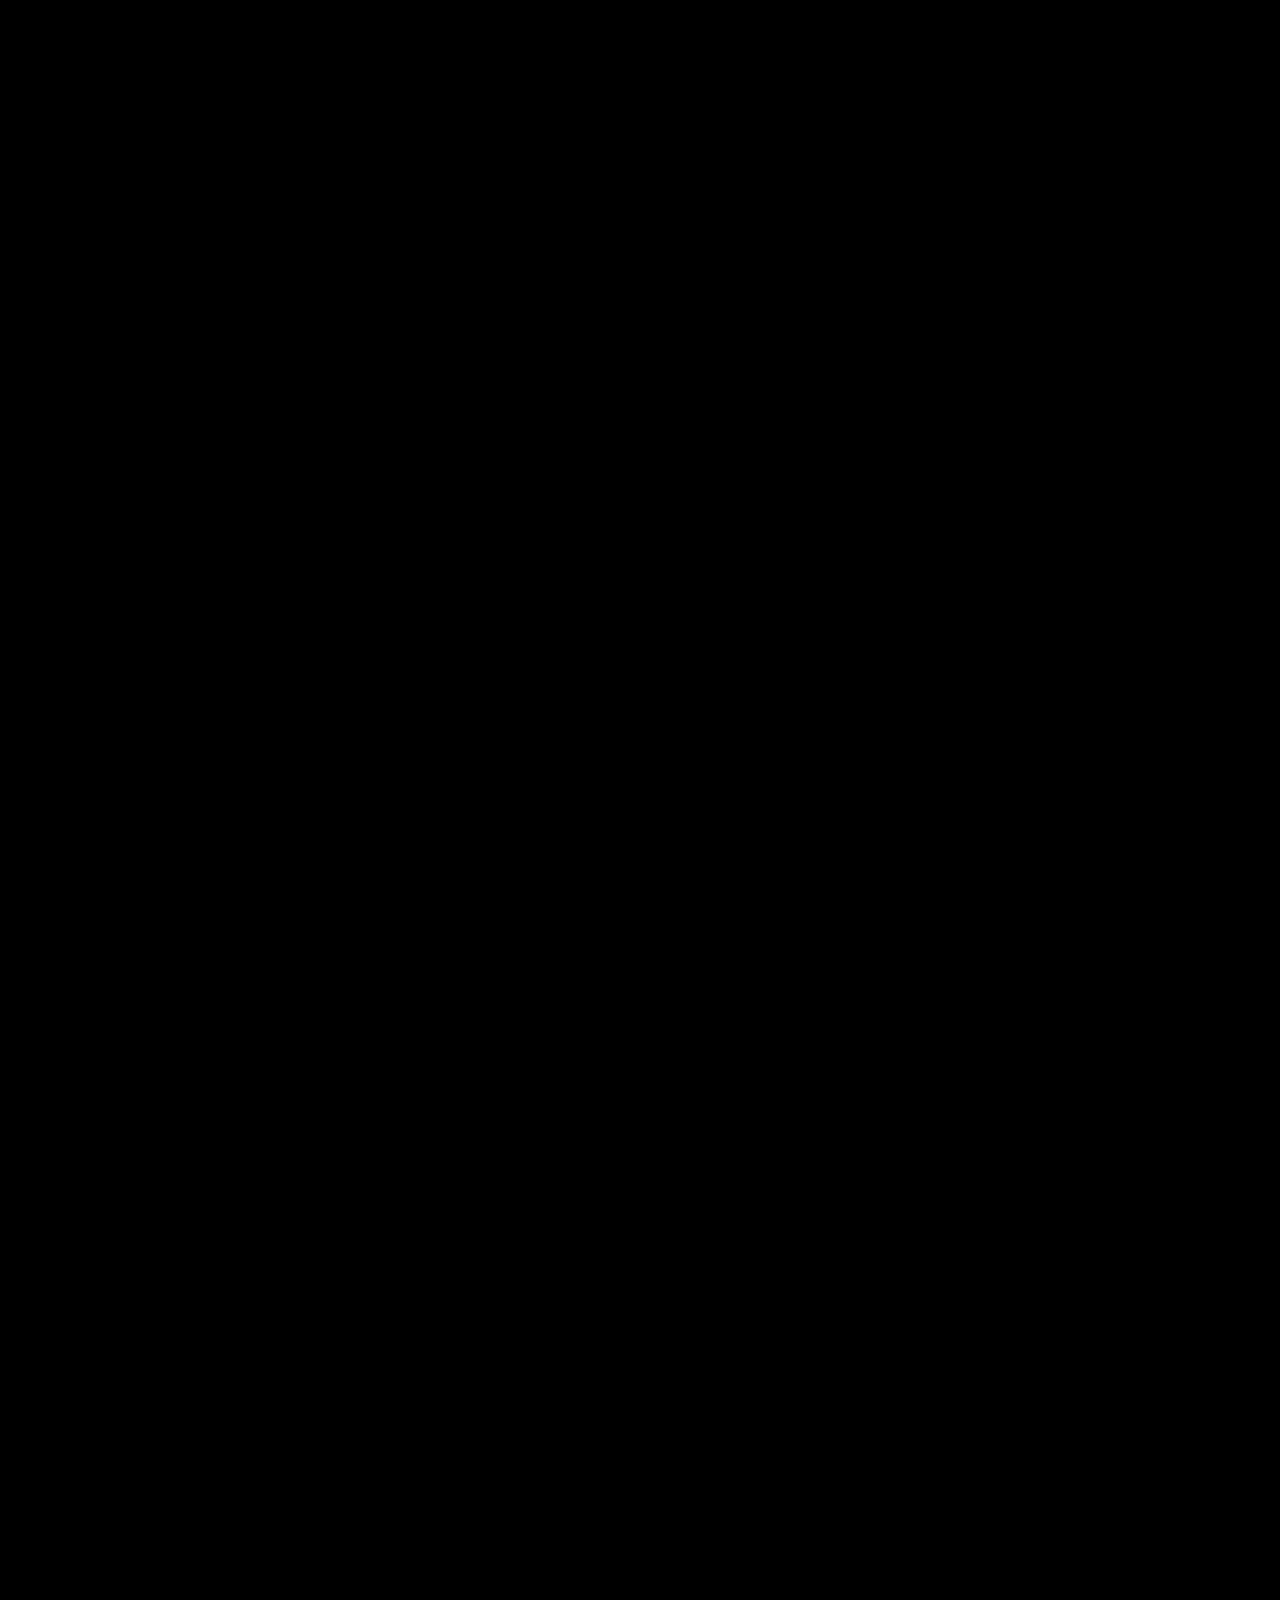
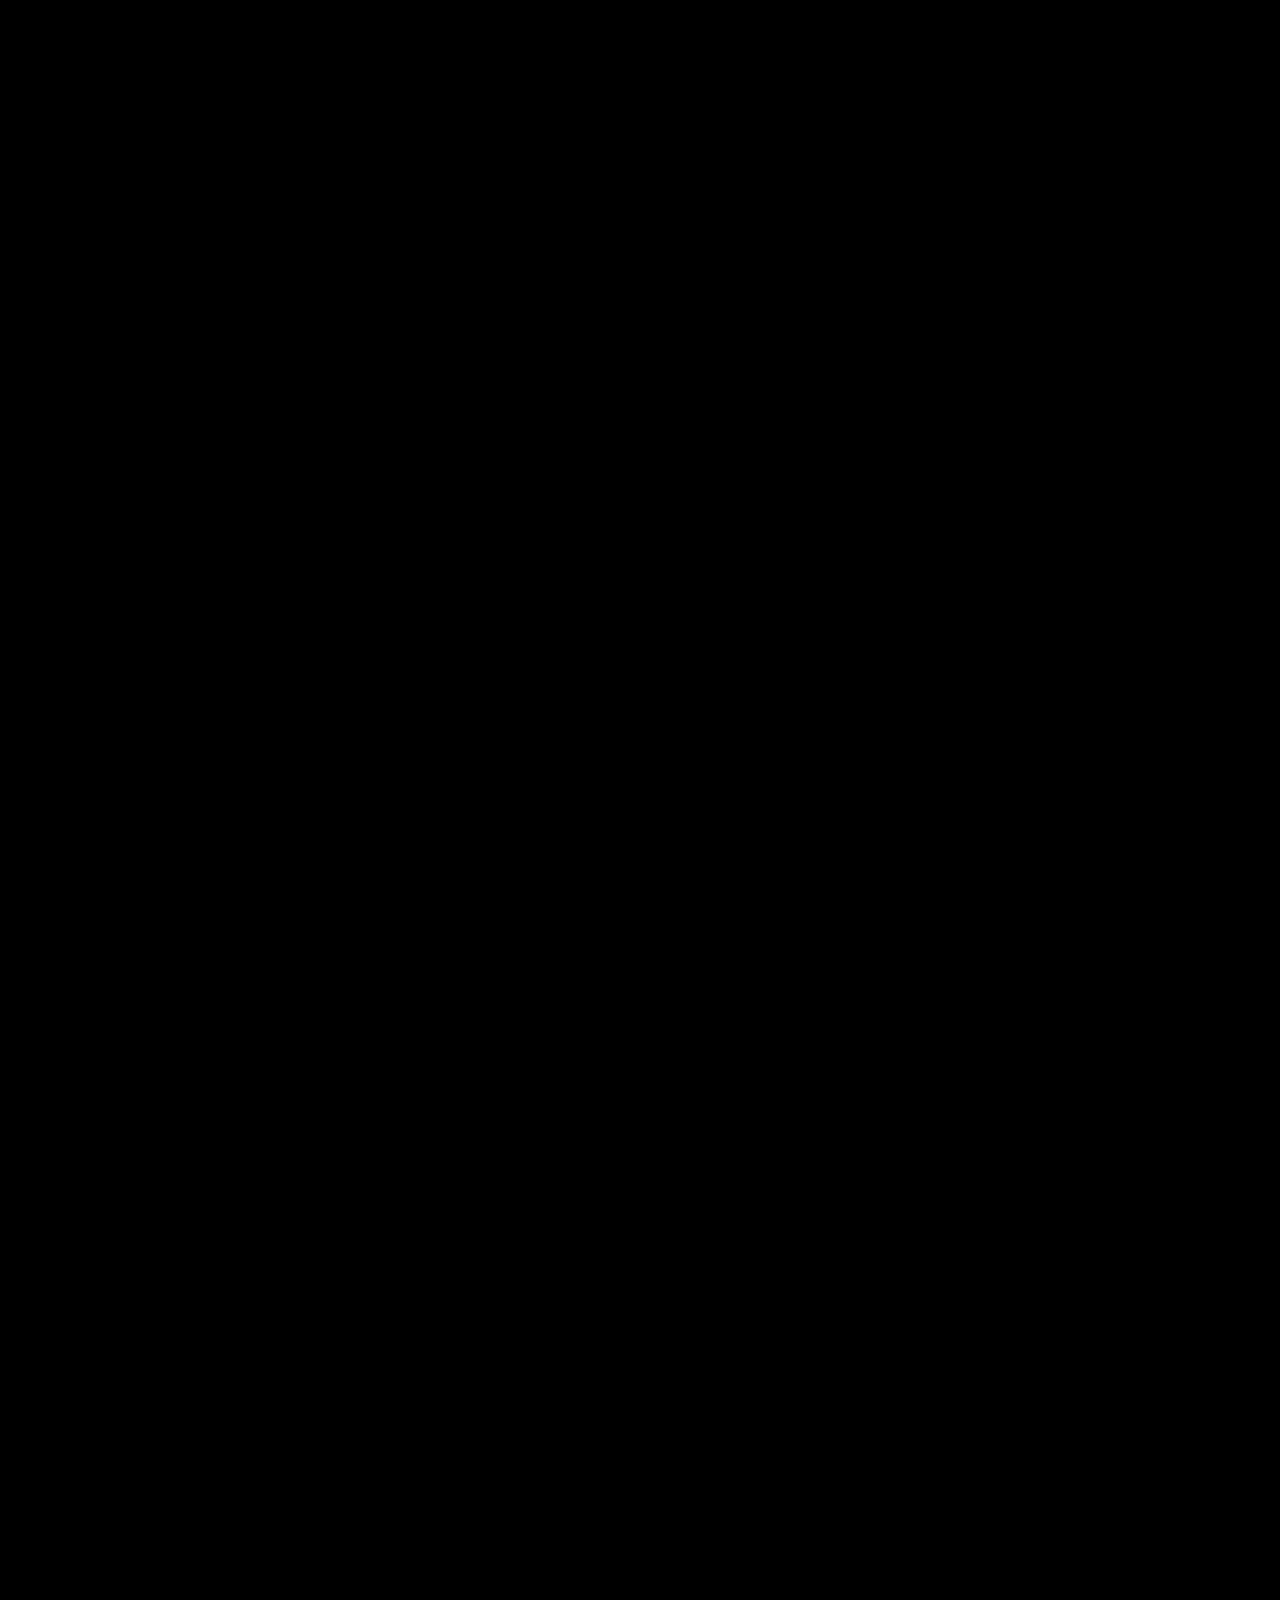
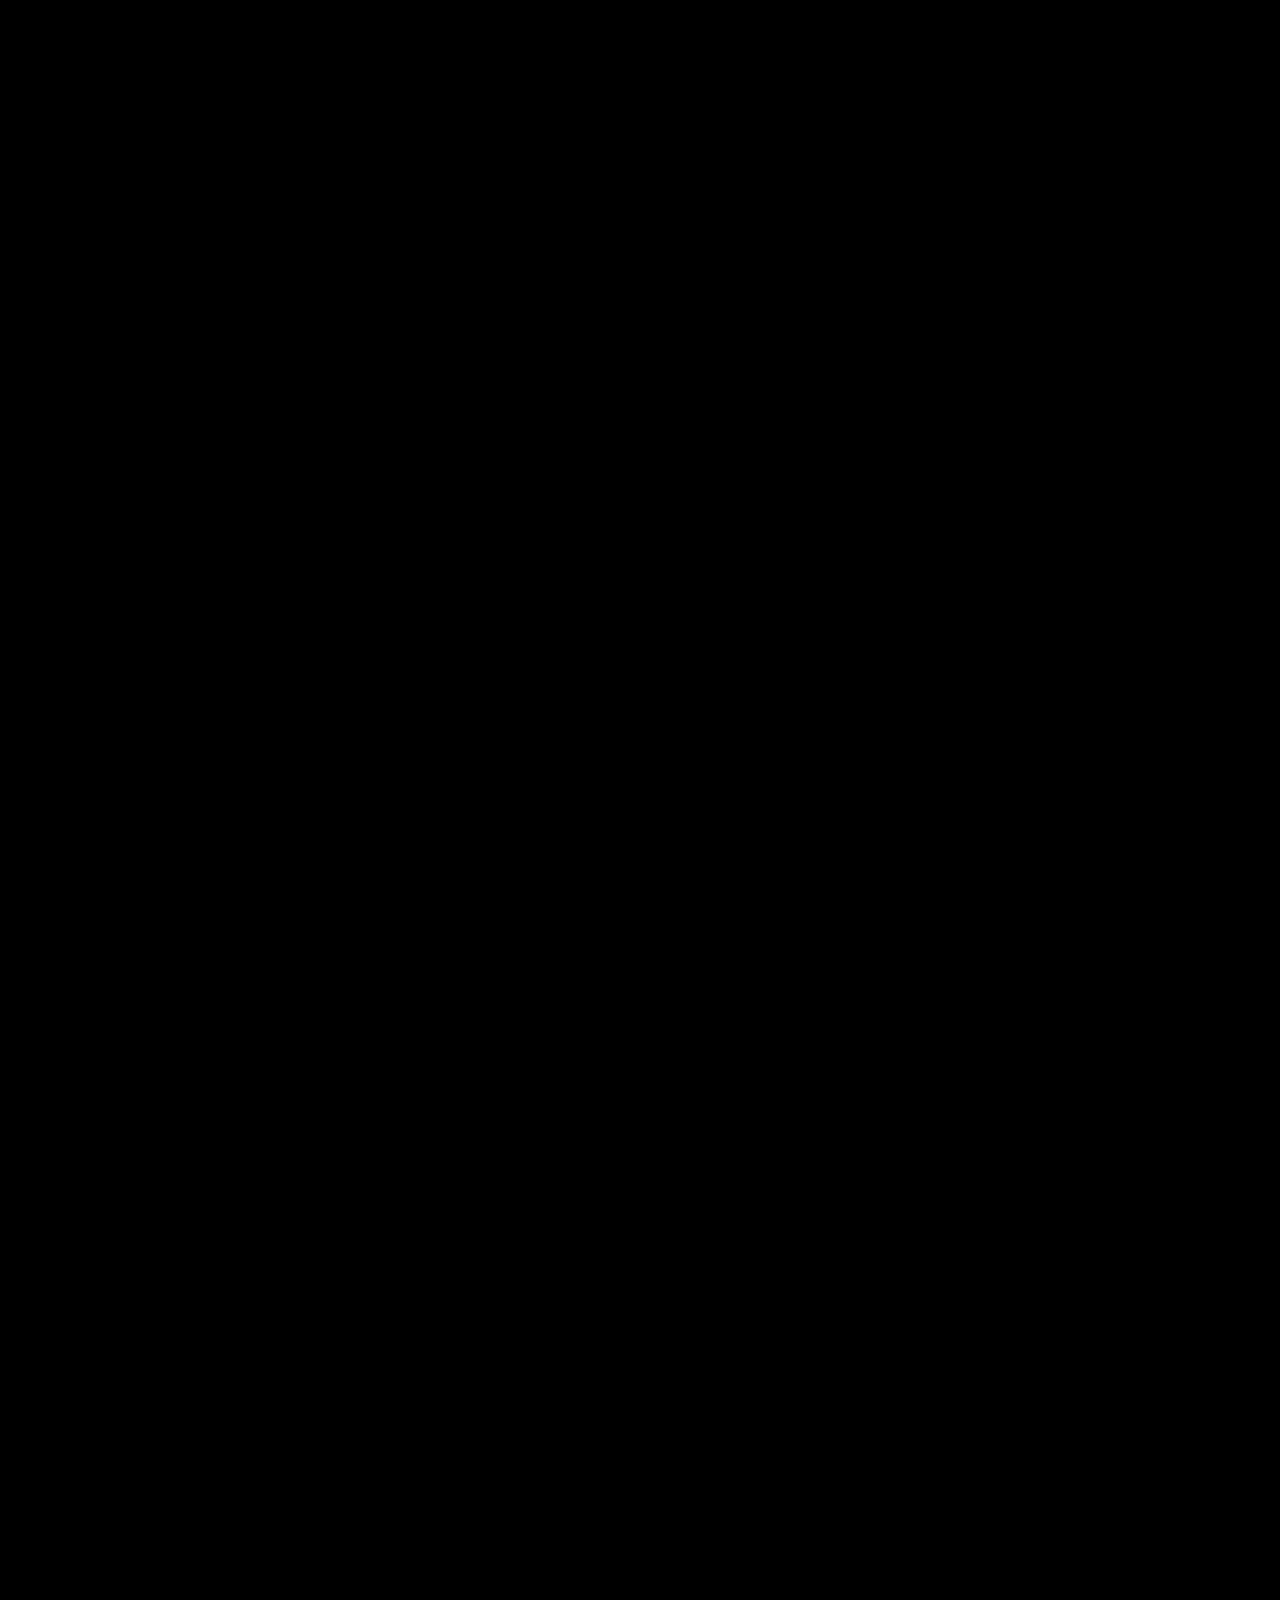
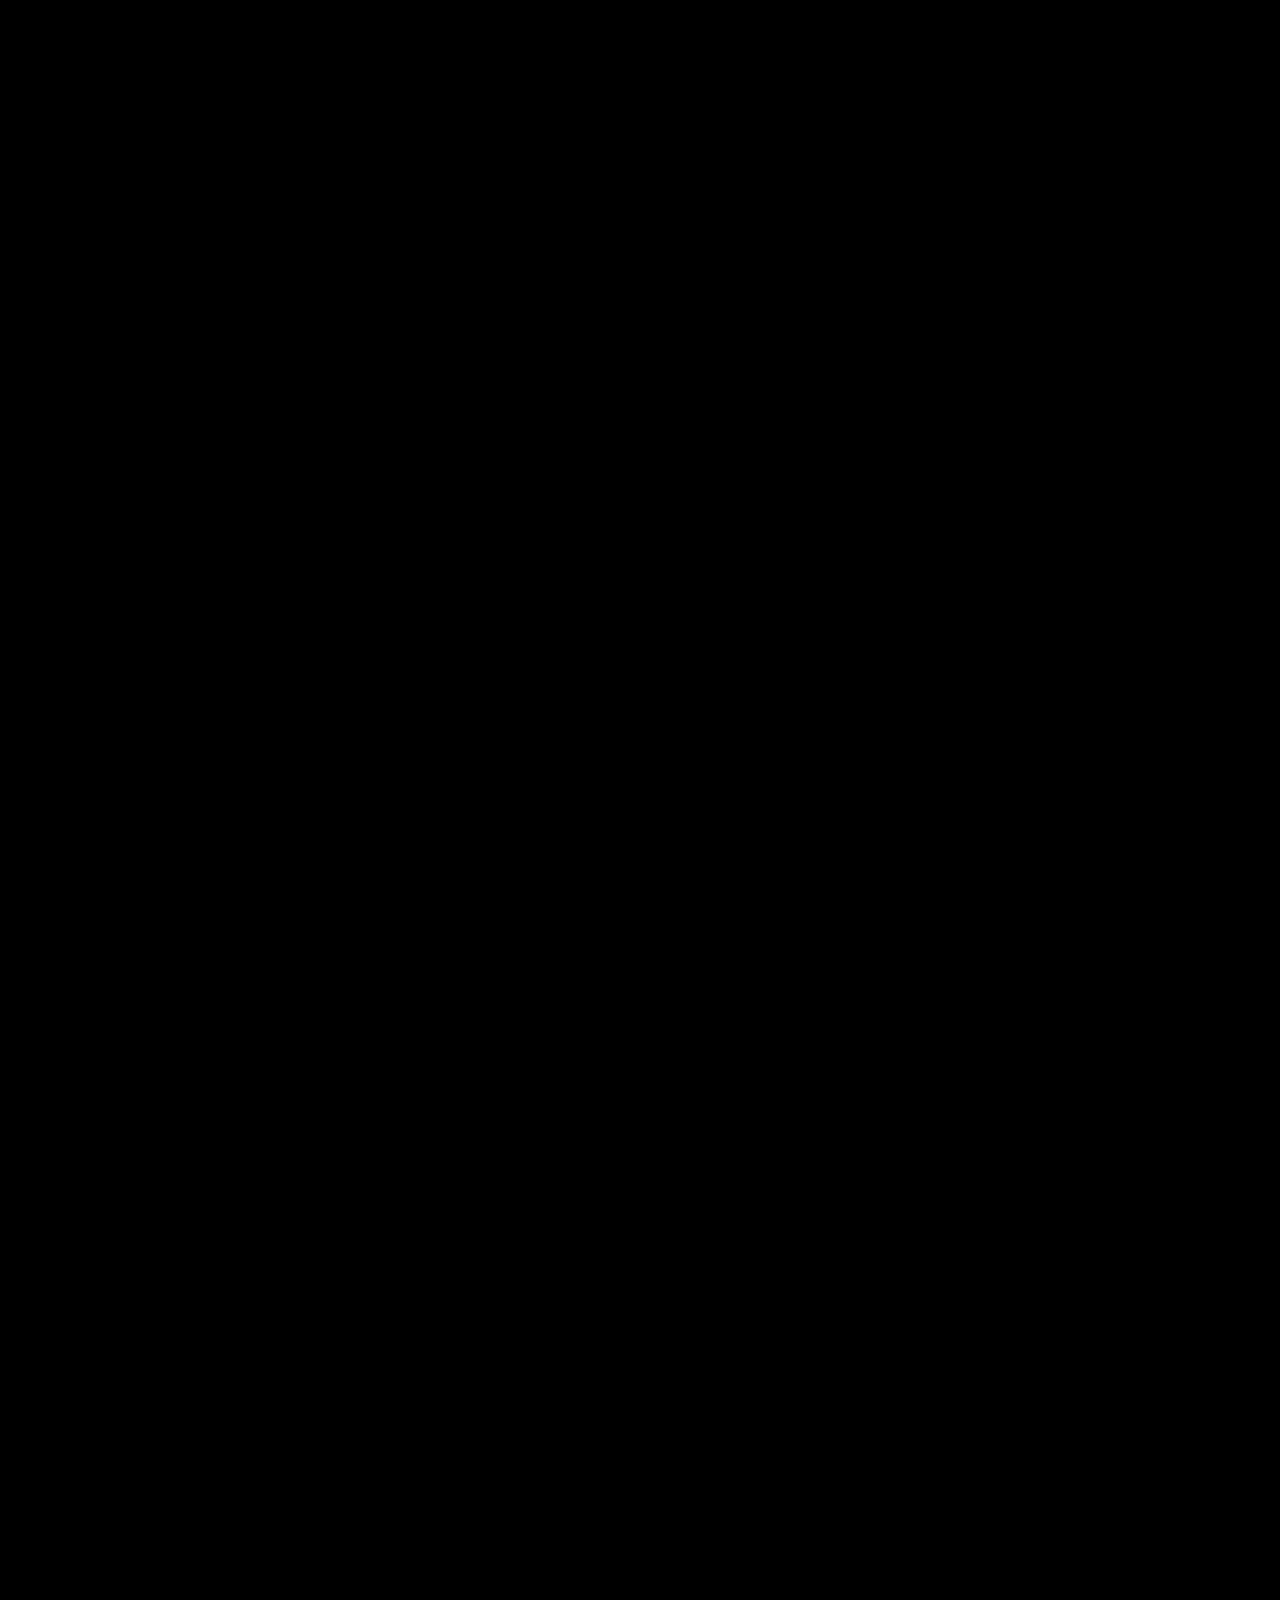
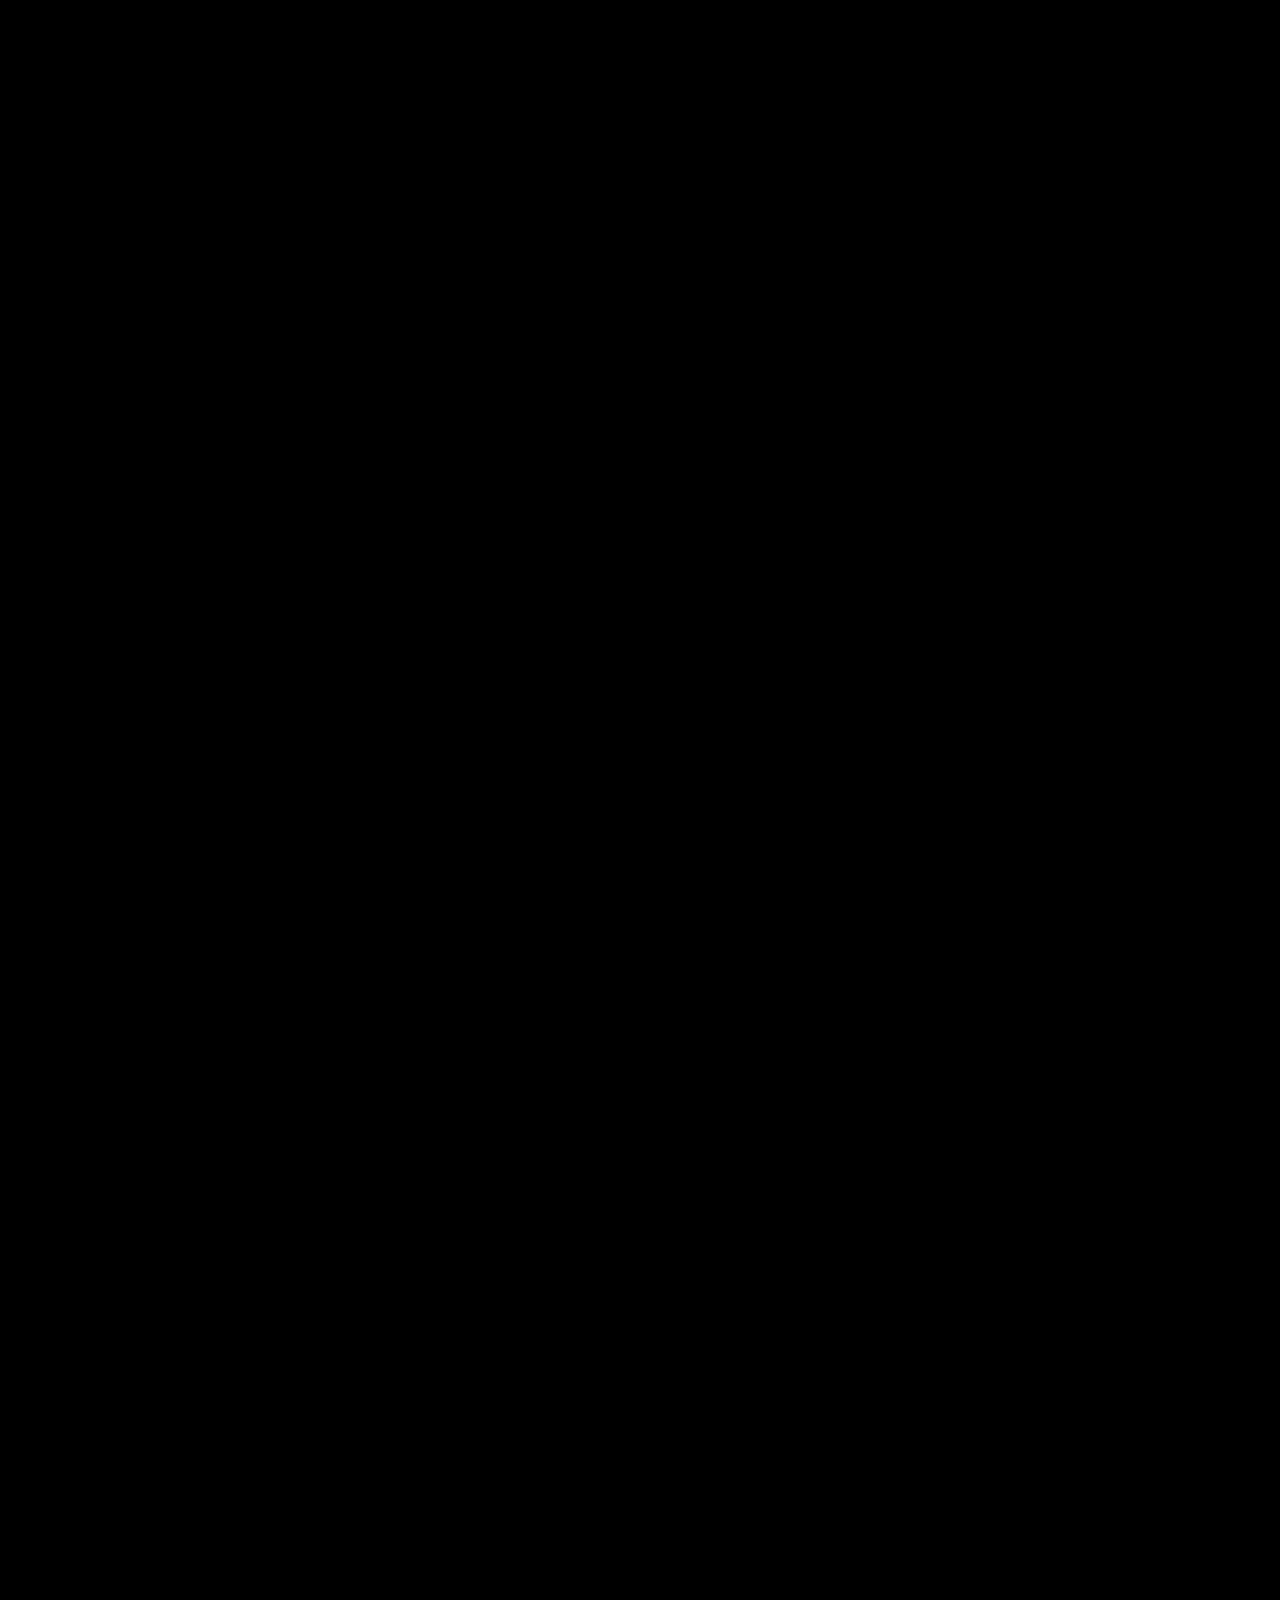
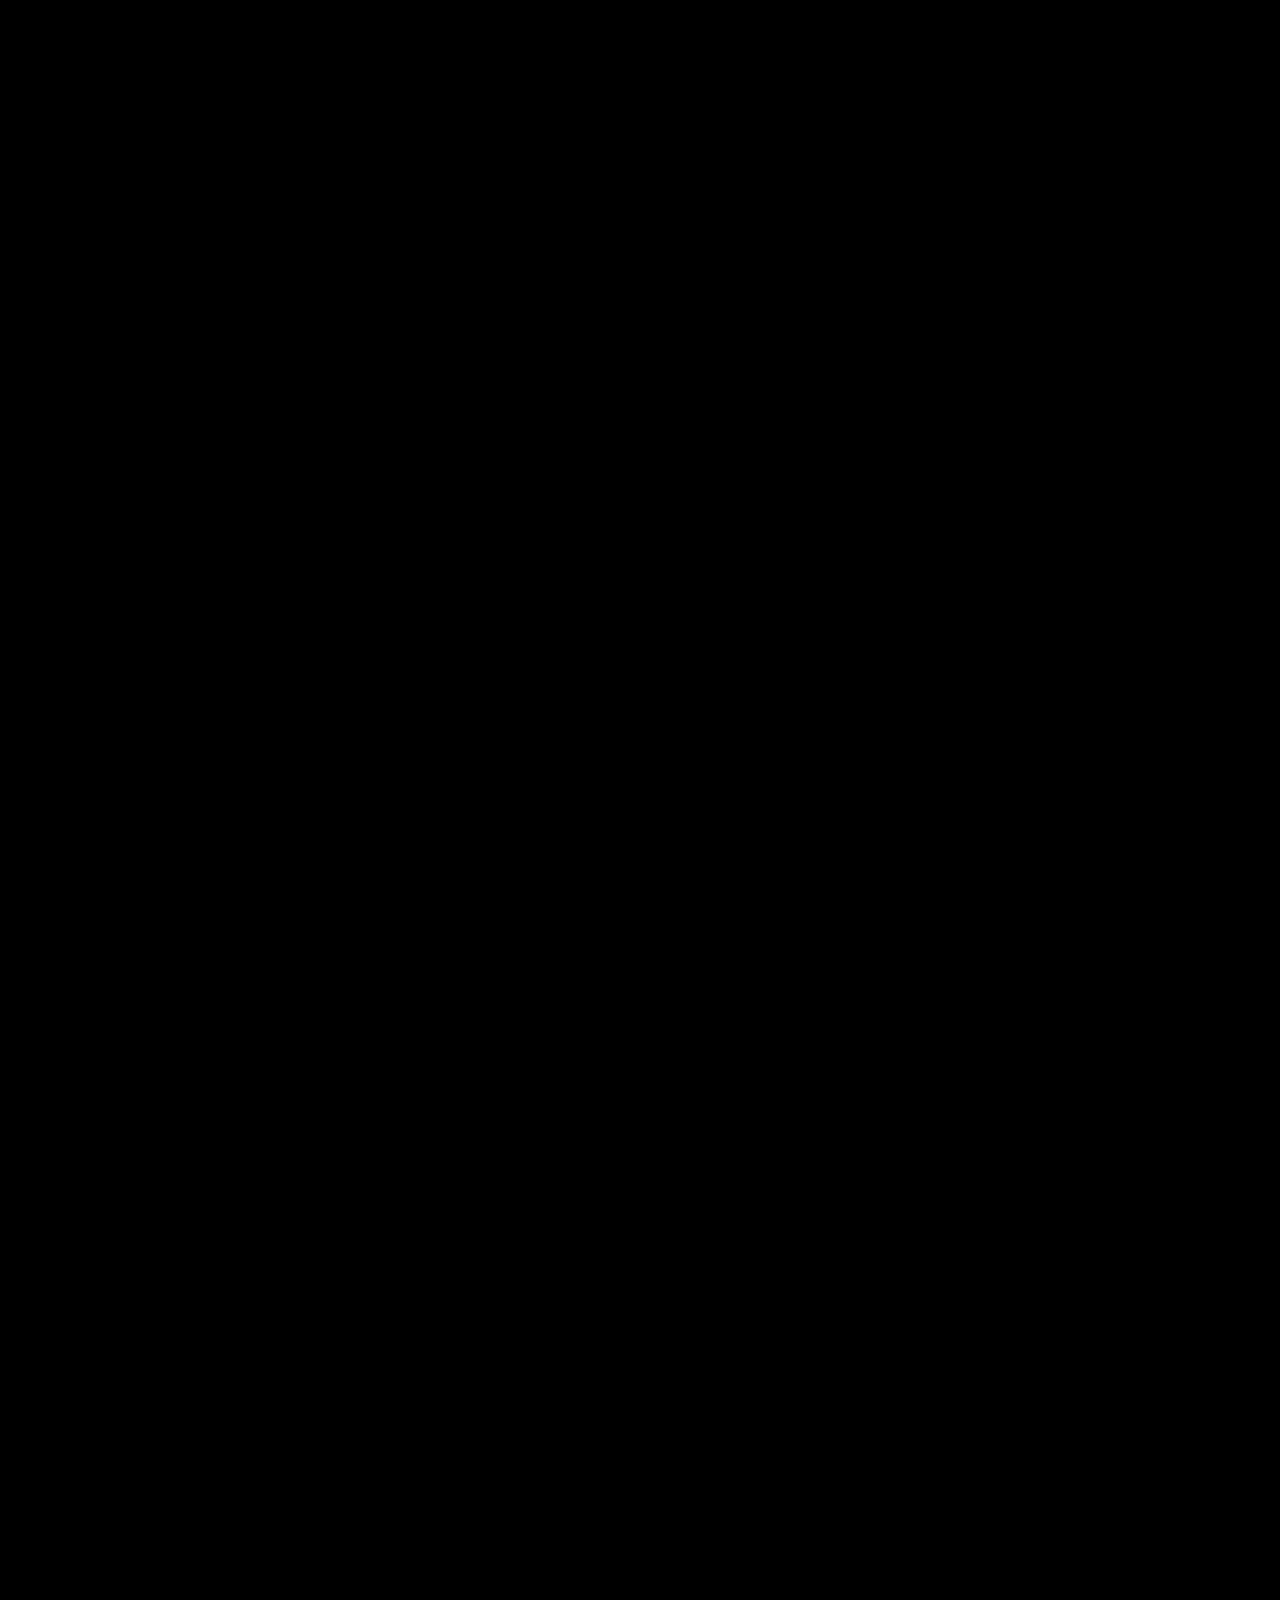
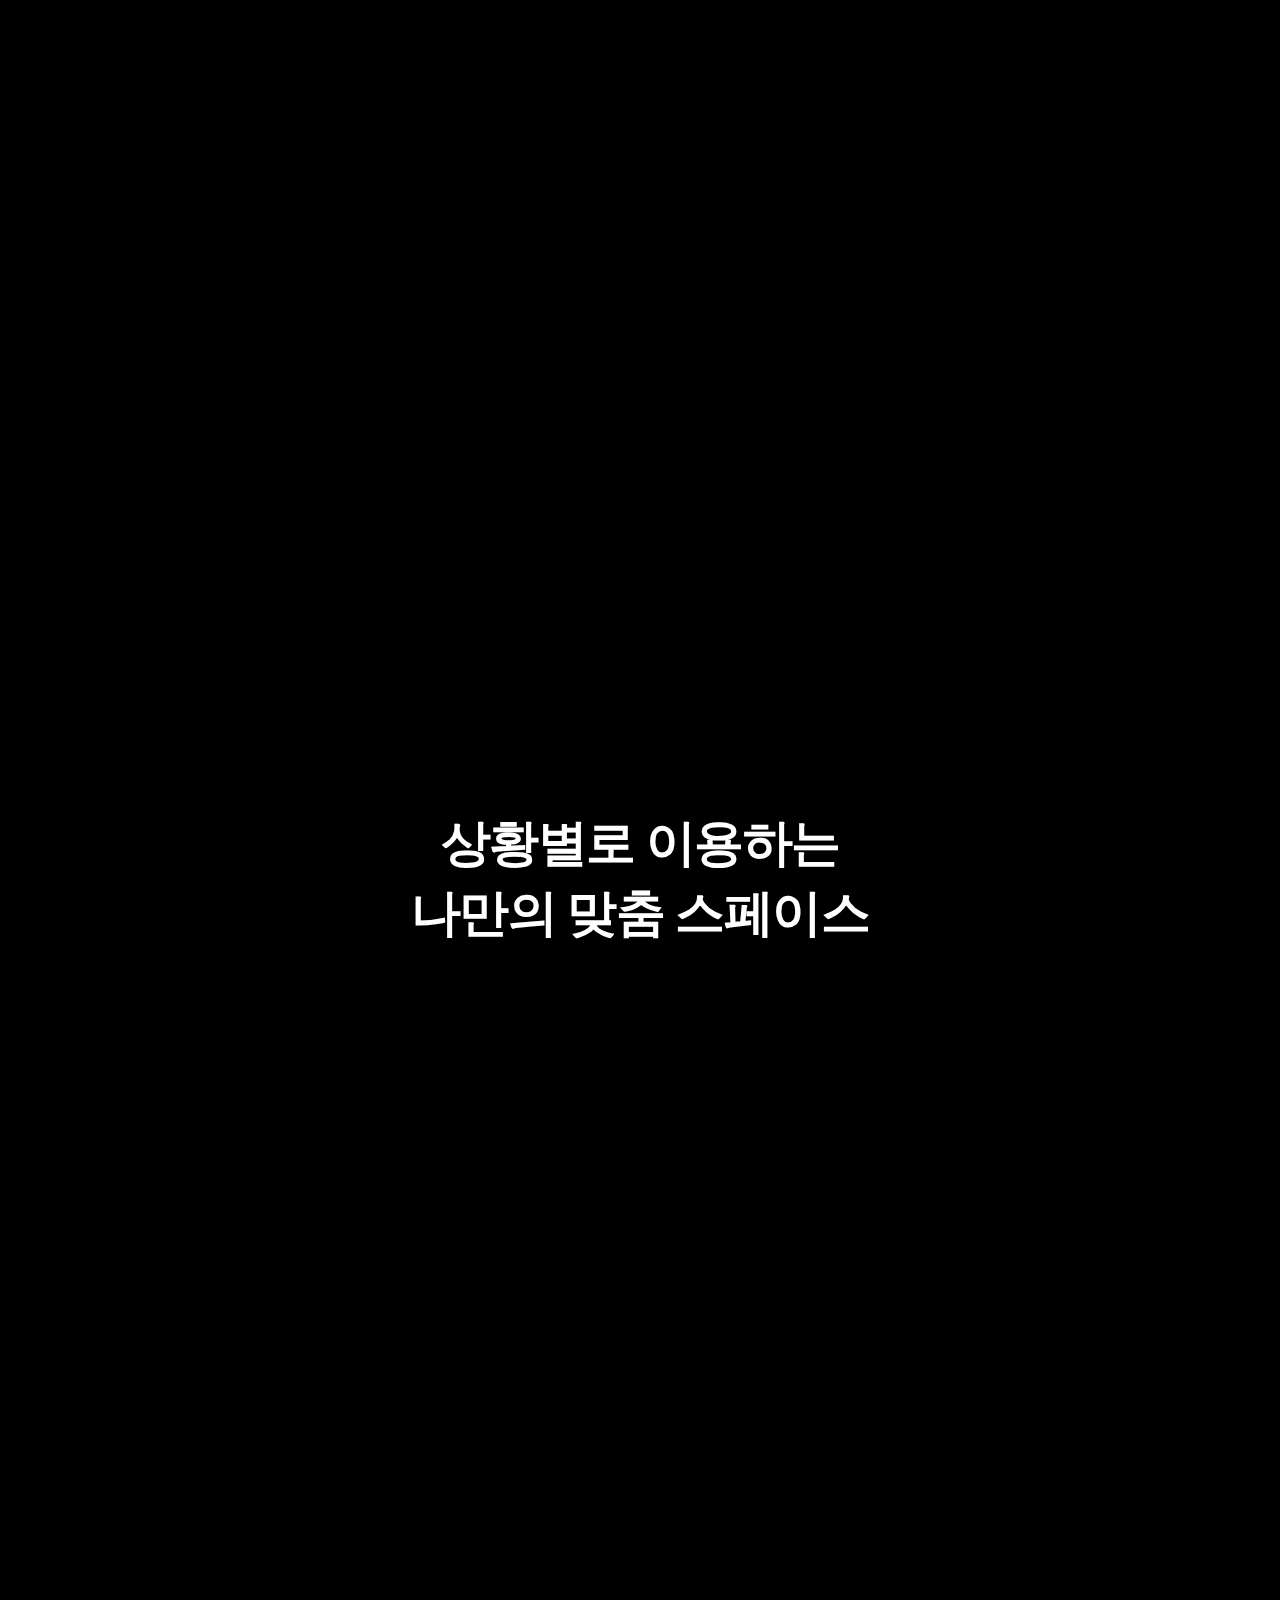
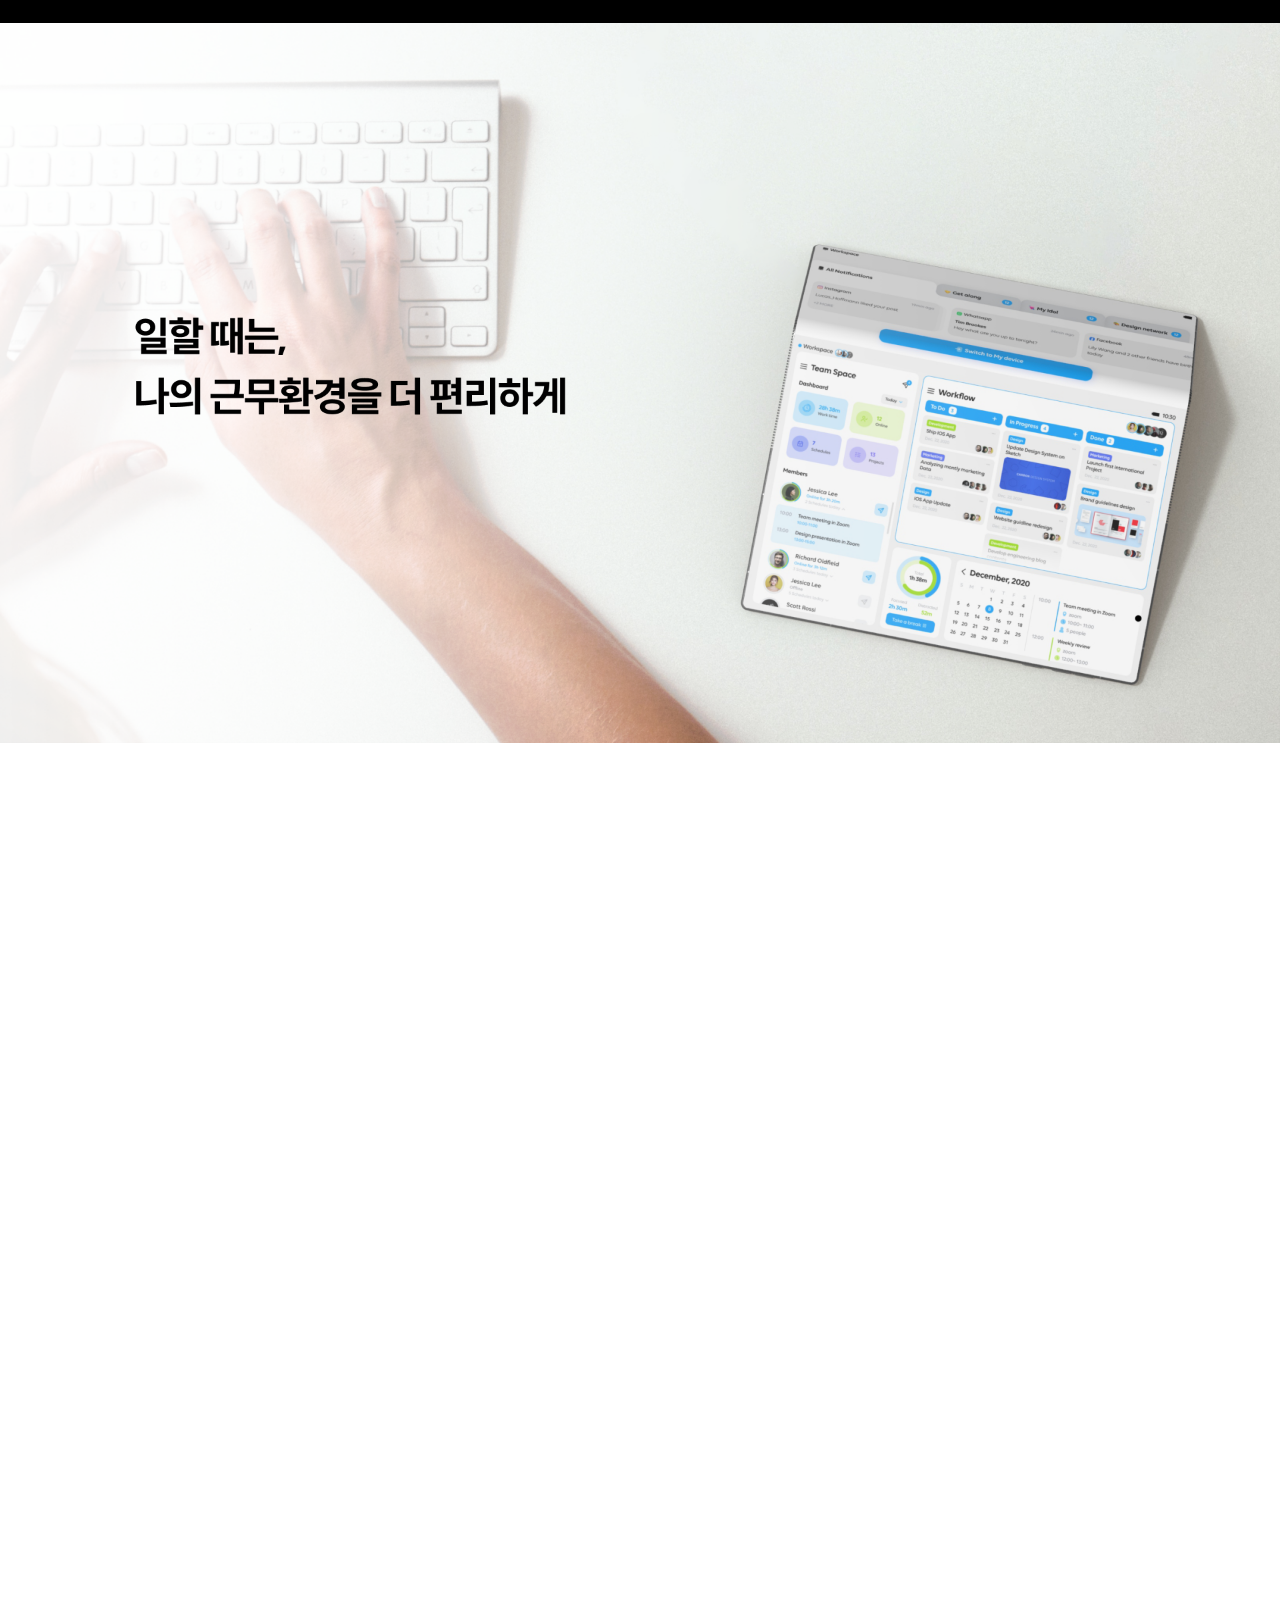
==== commit 83d3f619: "loading pre-load" ====
--- a/index.html
+++ b/index.html
@@ -13,8 +13,19 @@
 
 <body>
     <script type="text/javascript">
-        let percentage = 0
-        document.body.style.overflowY = 'hidden'
+        let percentage = 0;
+        document.body.style.overflowY = 'hidden';
+        (() => {
+            let timer = null
+            let percentageIncreaser = function() {
+                if (percentage < 20) {
+                    percentage += 1
+                    document.querySelector("#progress-logo").style.opacity = `${percentage / 100}`
+                    document.querySelector("#progress-percentage").innerText = `${percentage}%`
+                }
+            }
+            timer = setInterval(percentageIncreaser, 200)
+        })()
     </script>
     <div id="loading-page" style="position: fixed; width: 100%; height: 100%; background-color: black; z-index: 100; display: flex; flex-direction: column;">
         <div id="progress-logo" style="width: 100%; display: flex; justify-content: center; align-content: center; margin-top: 356px;">
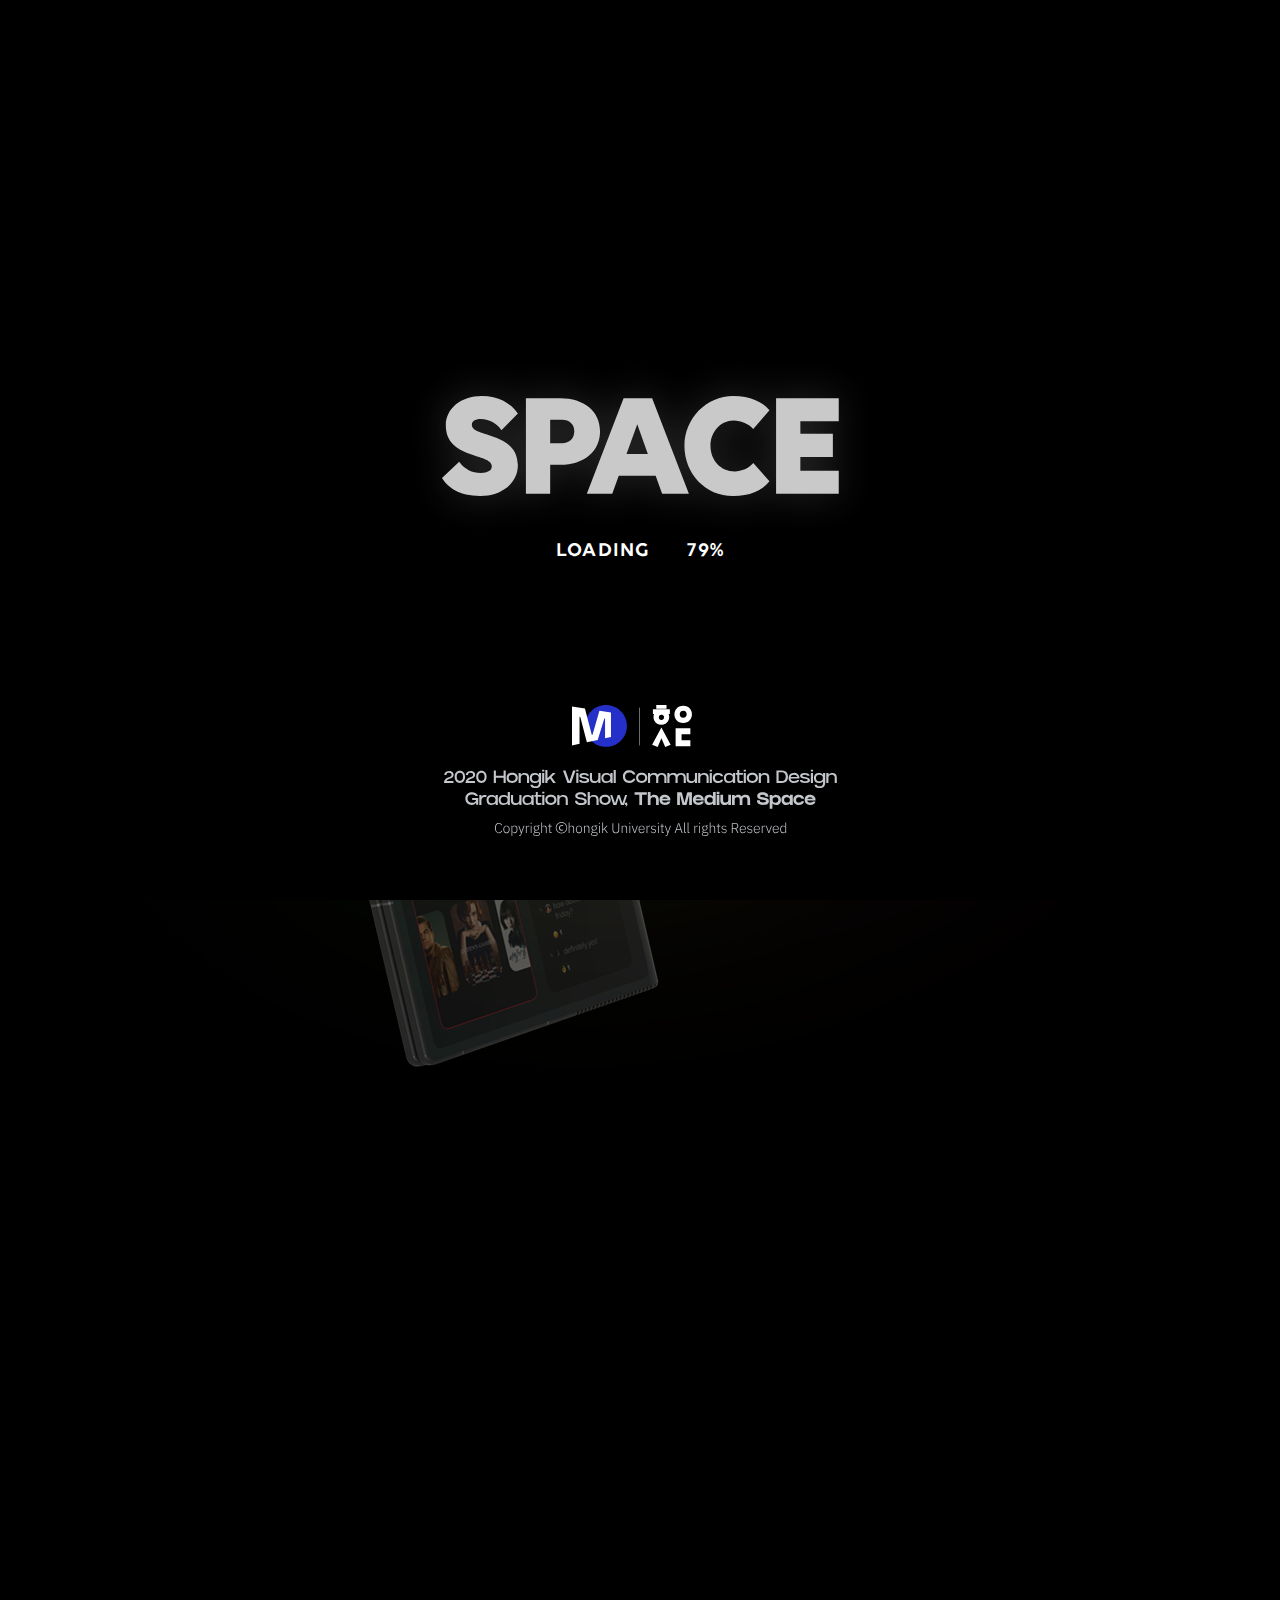
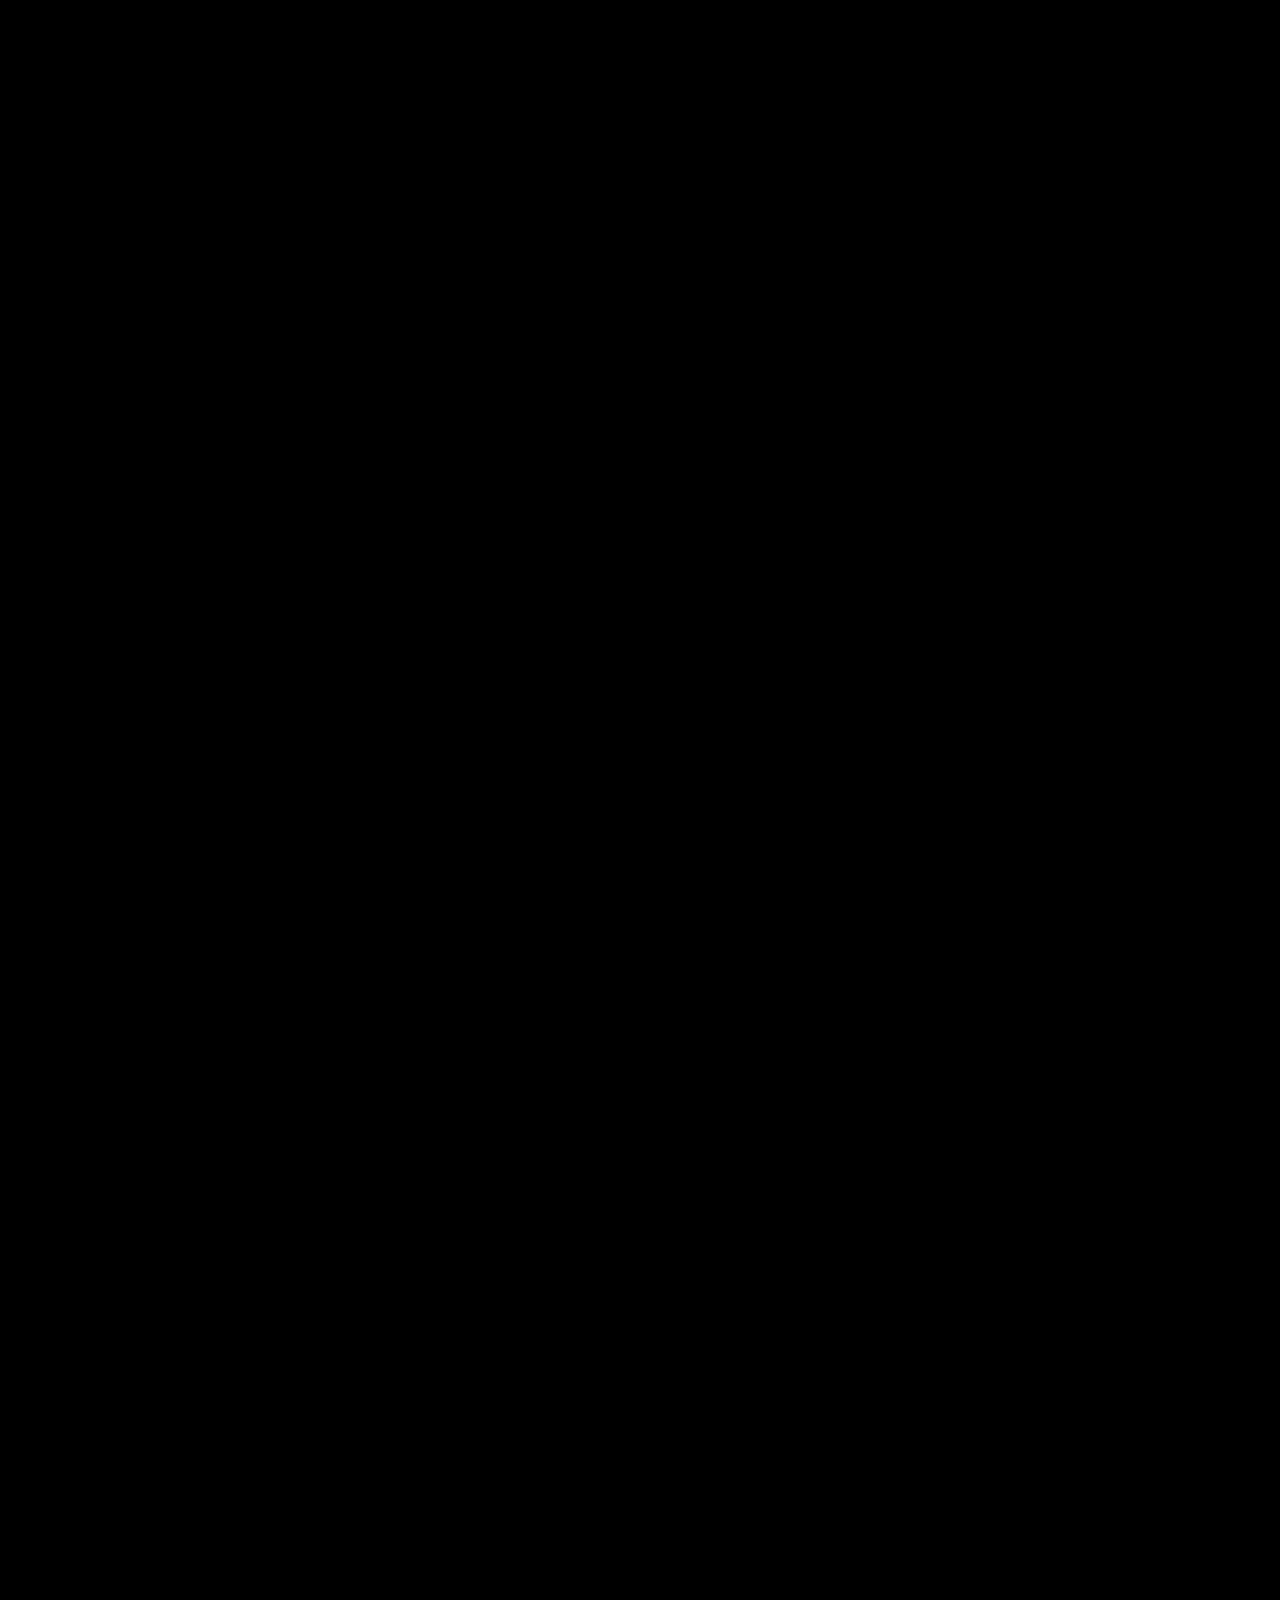
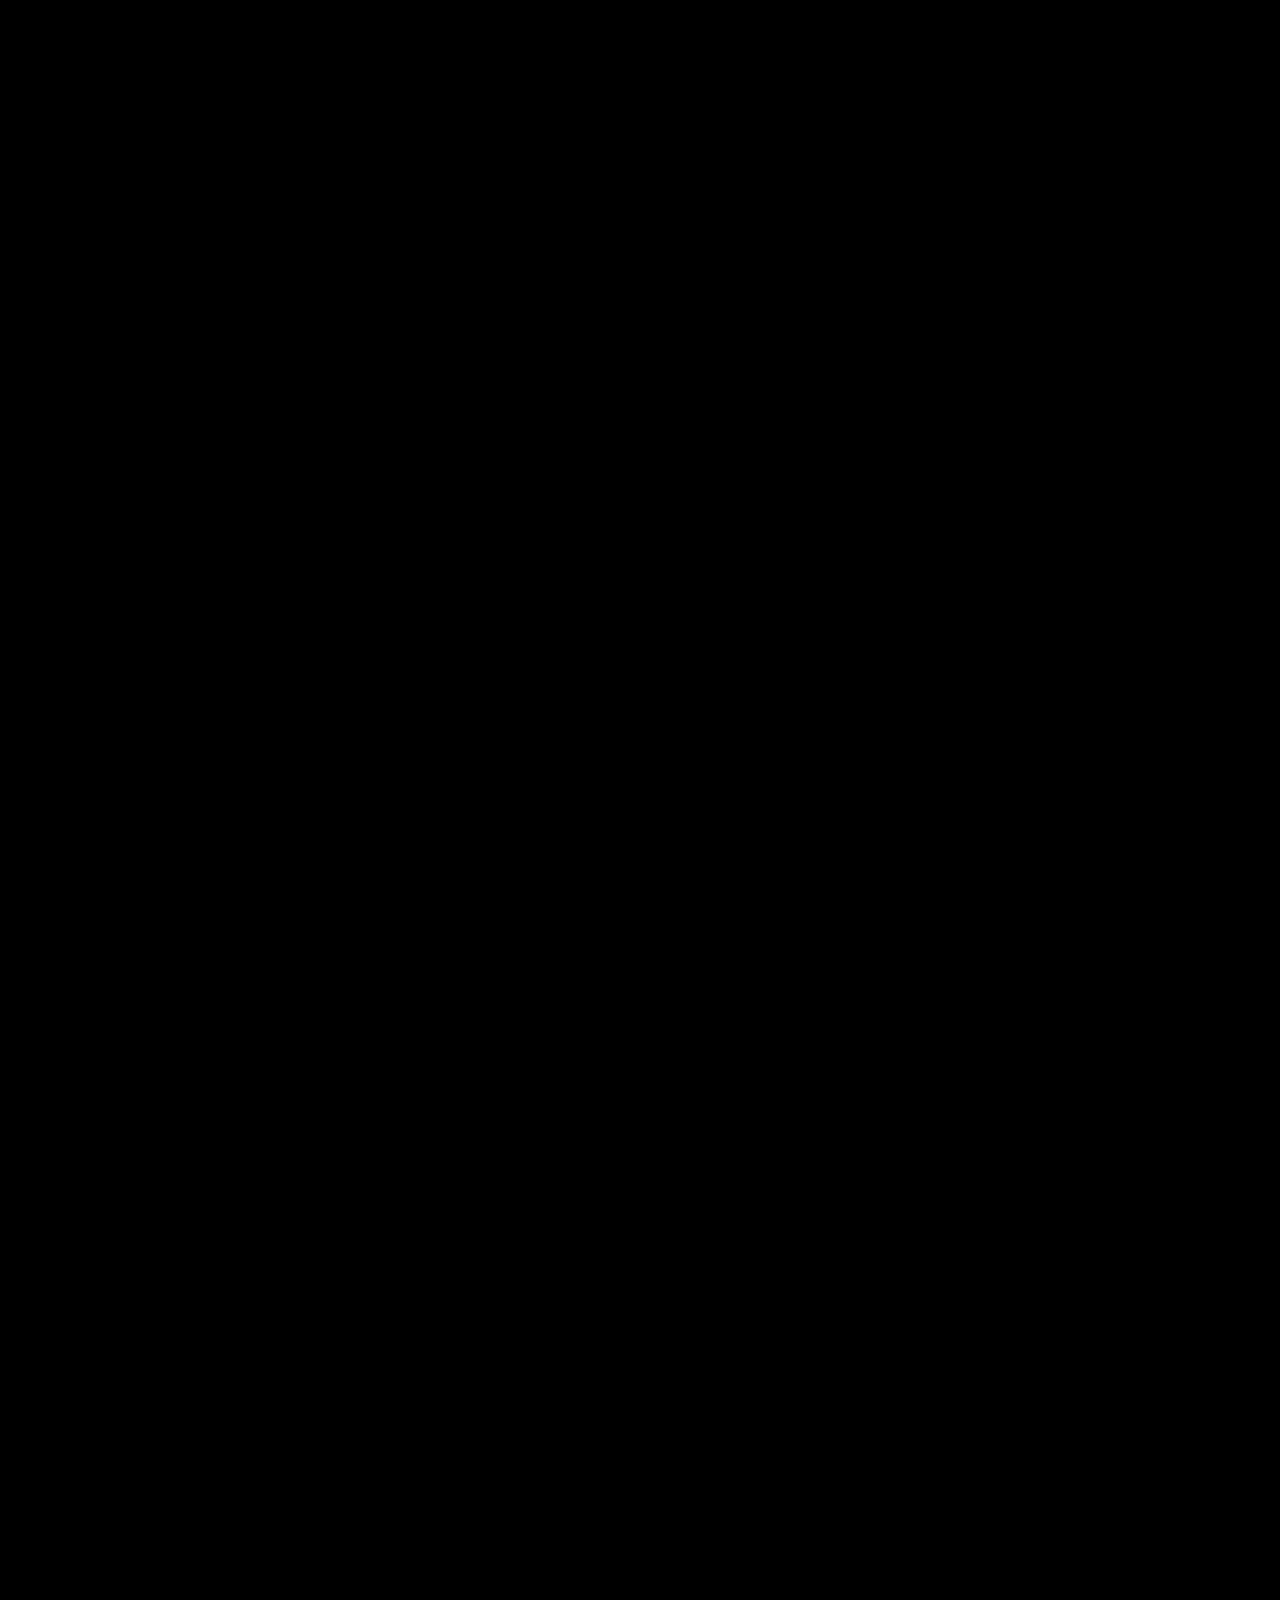
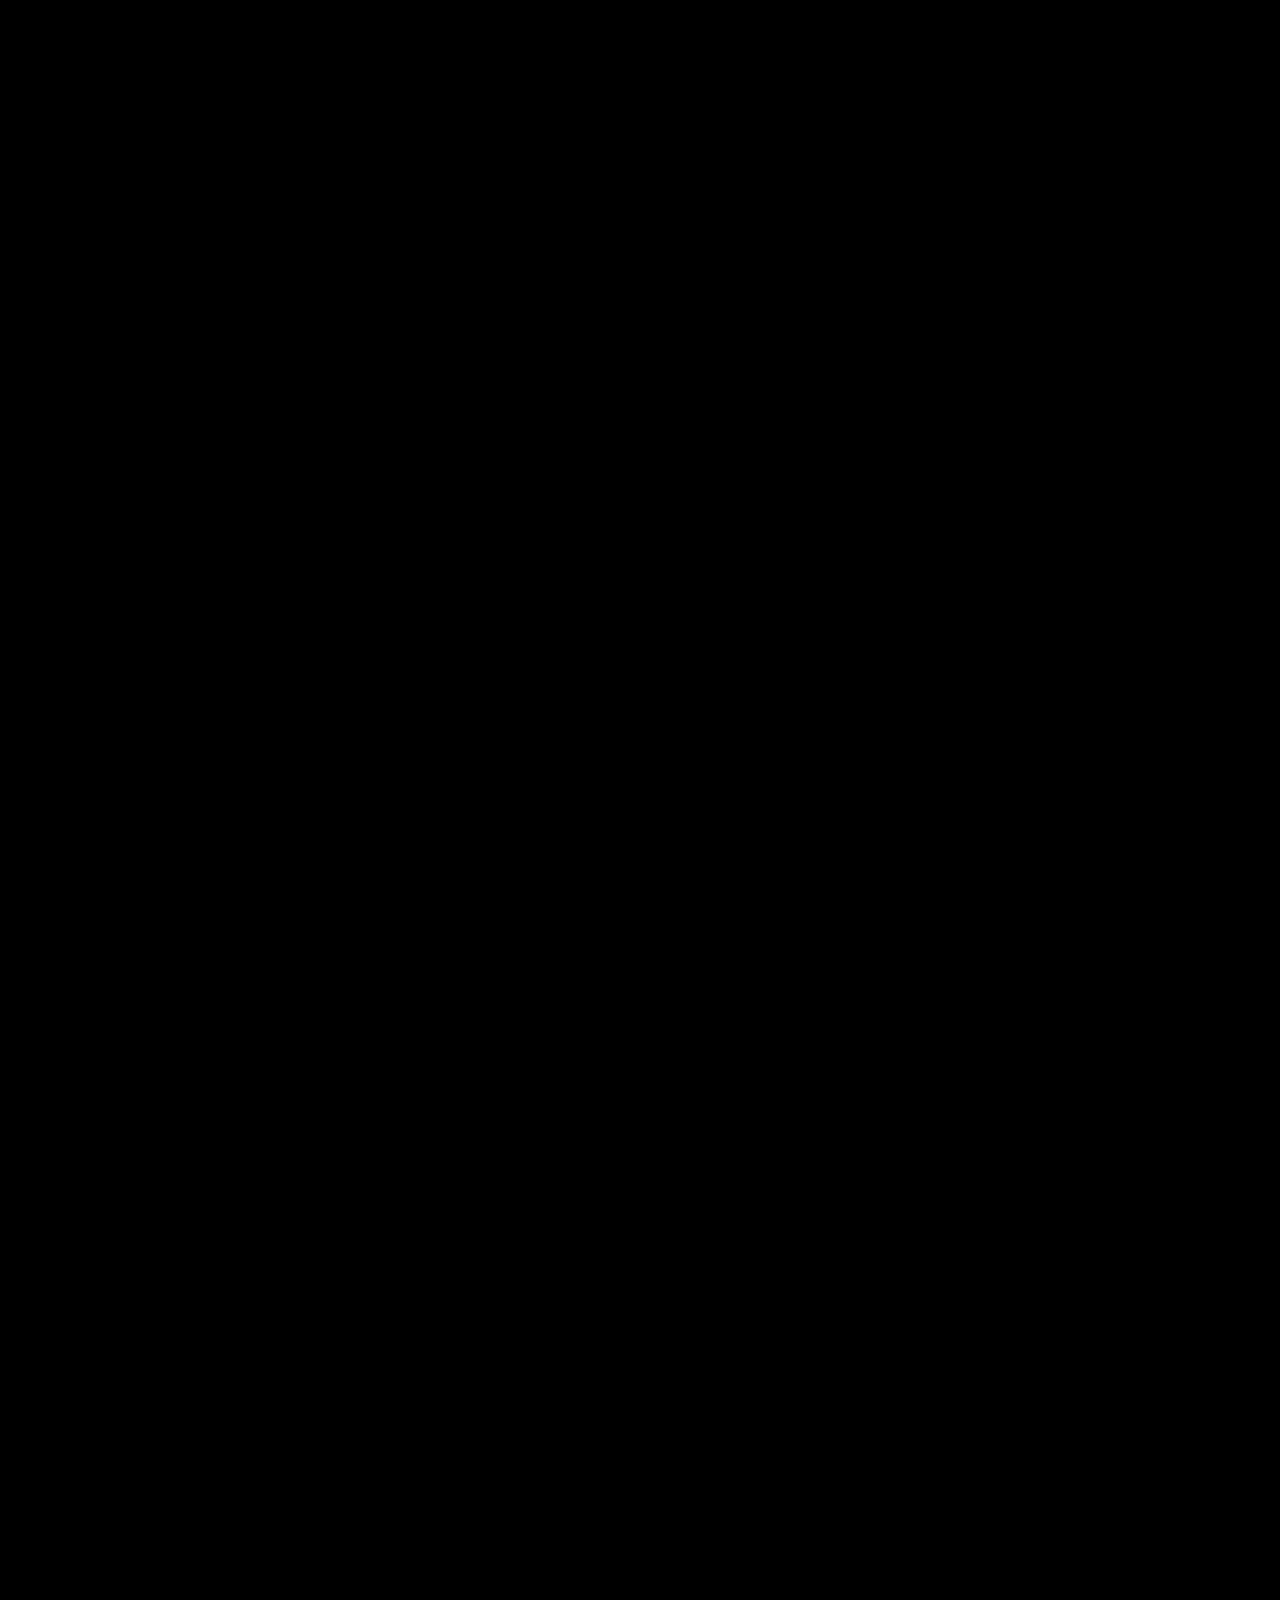
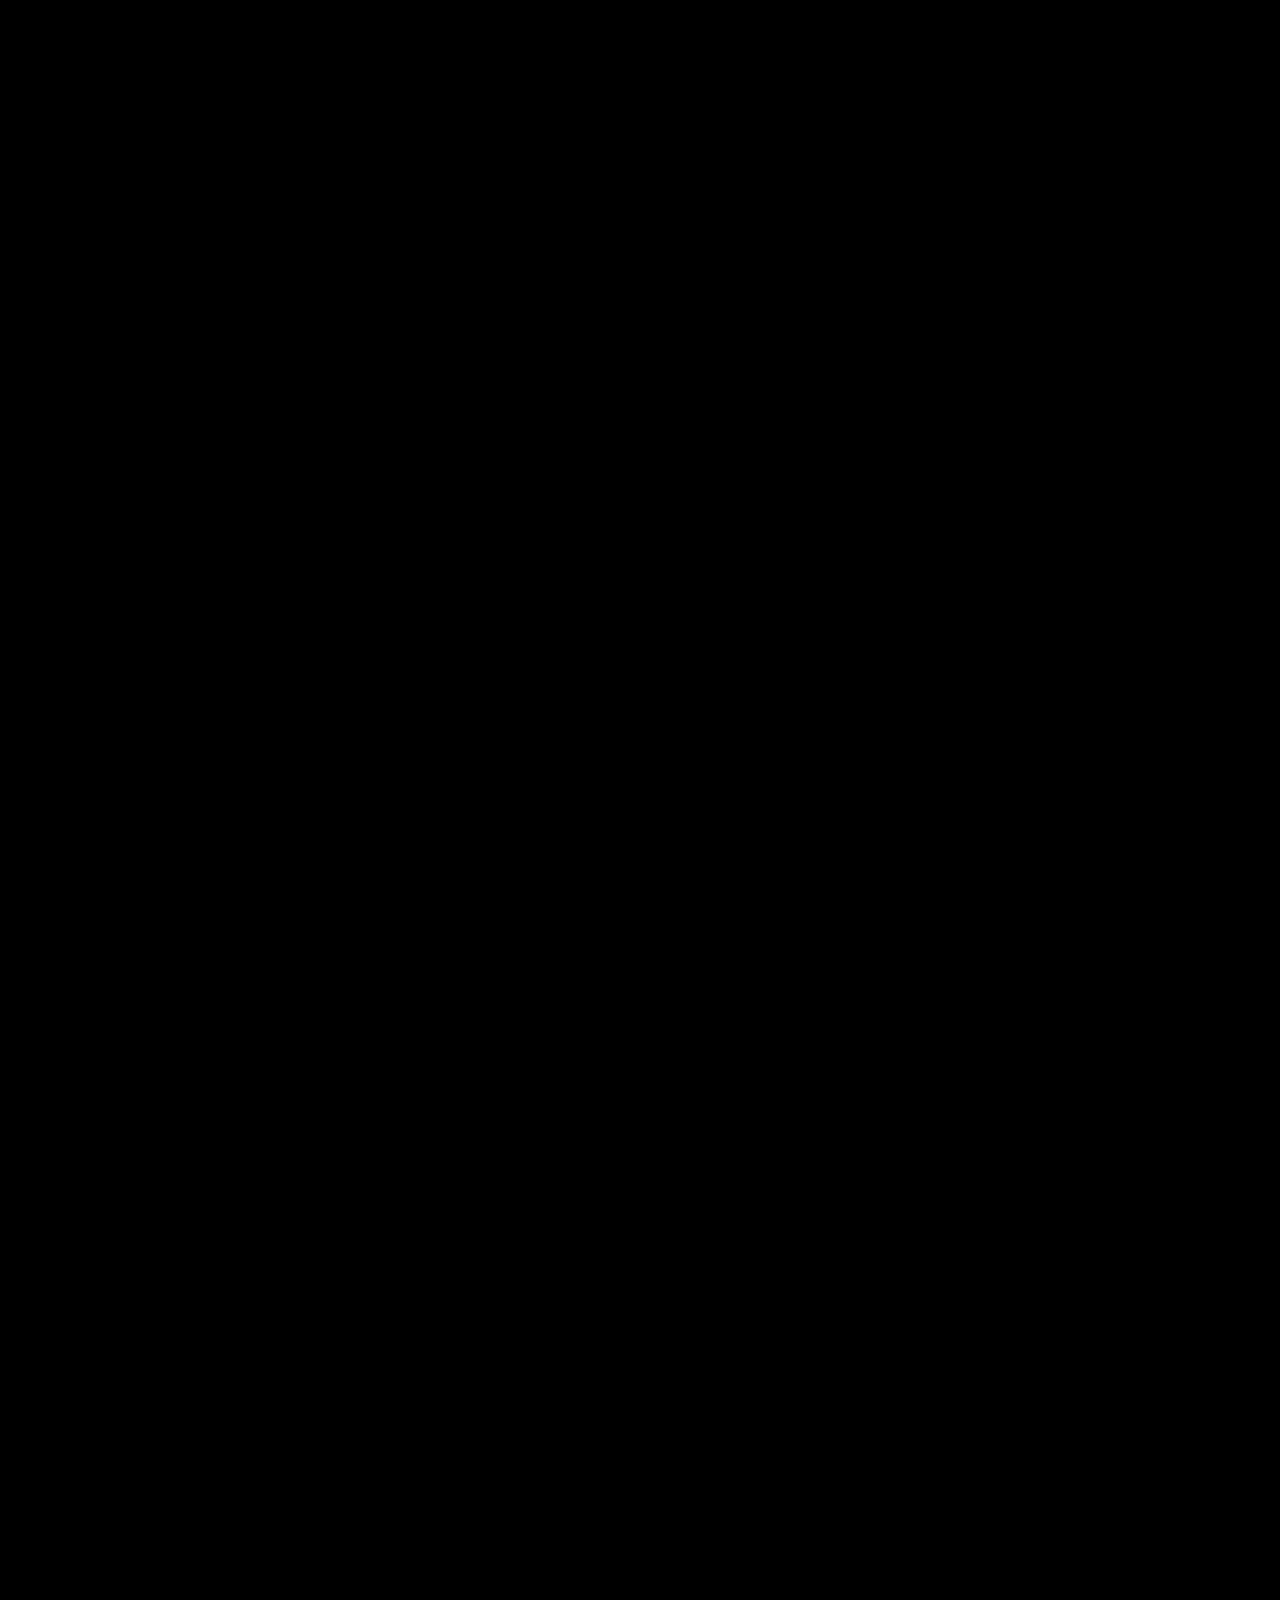
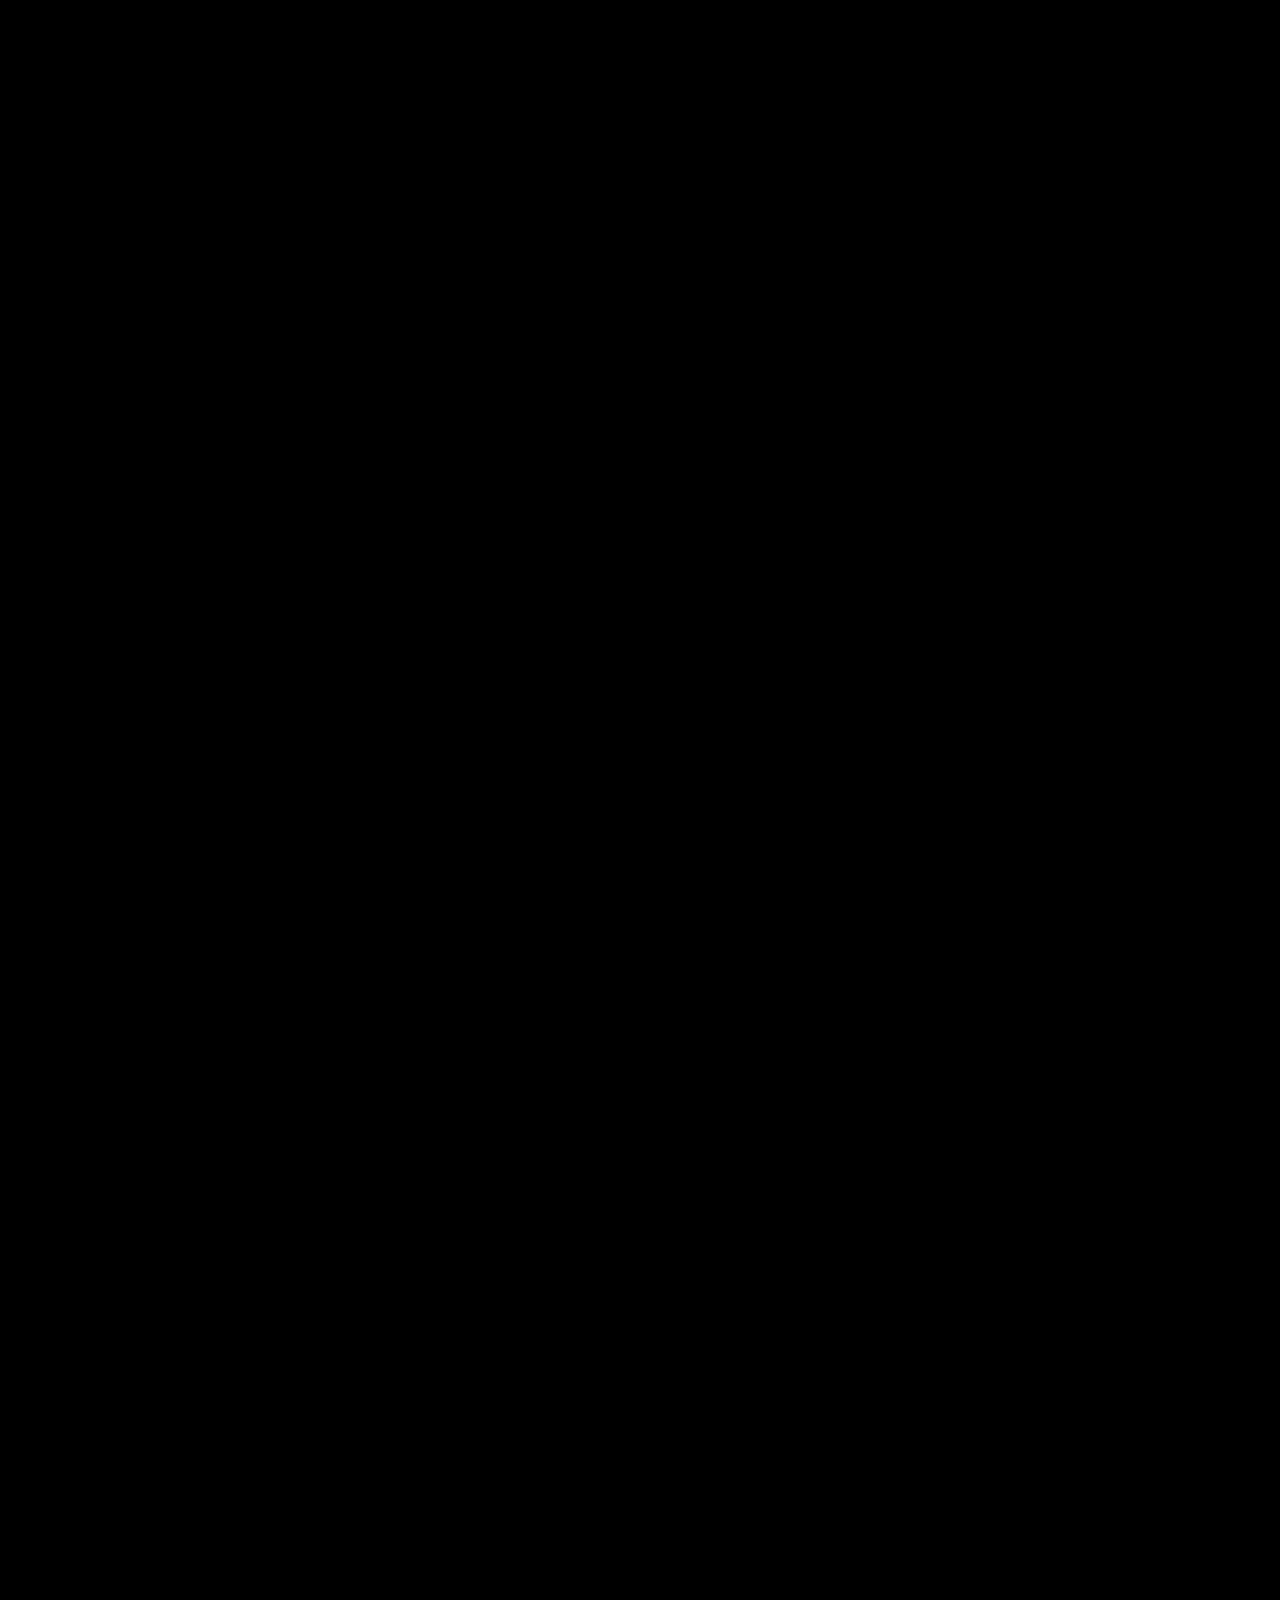
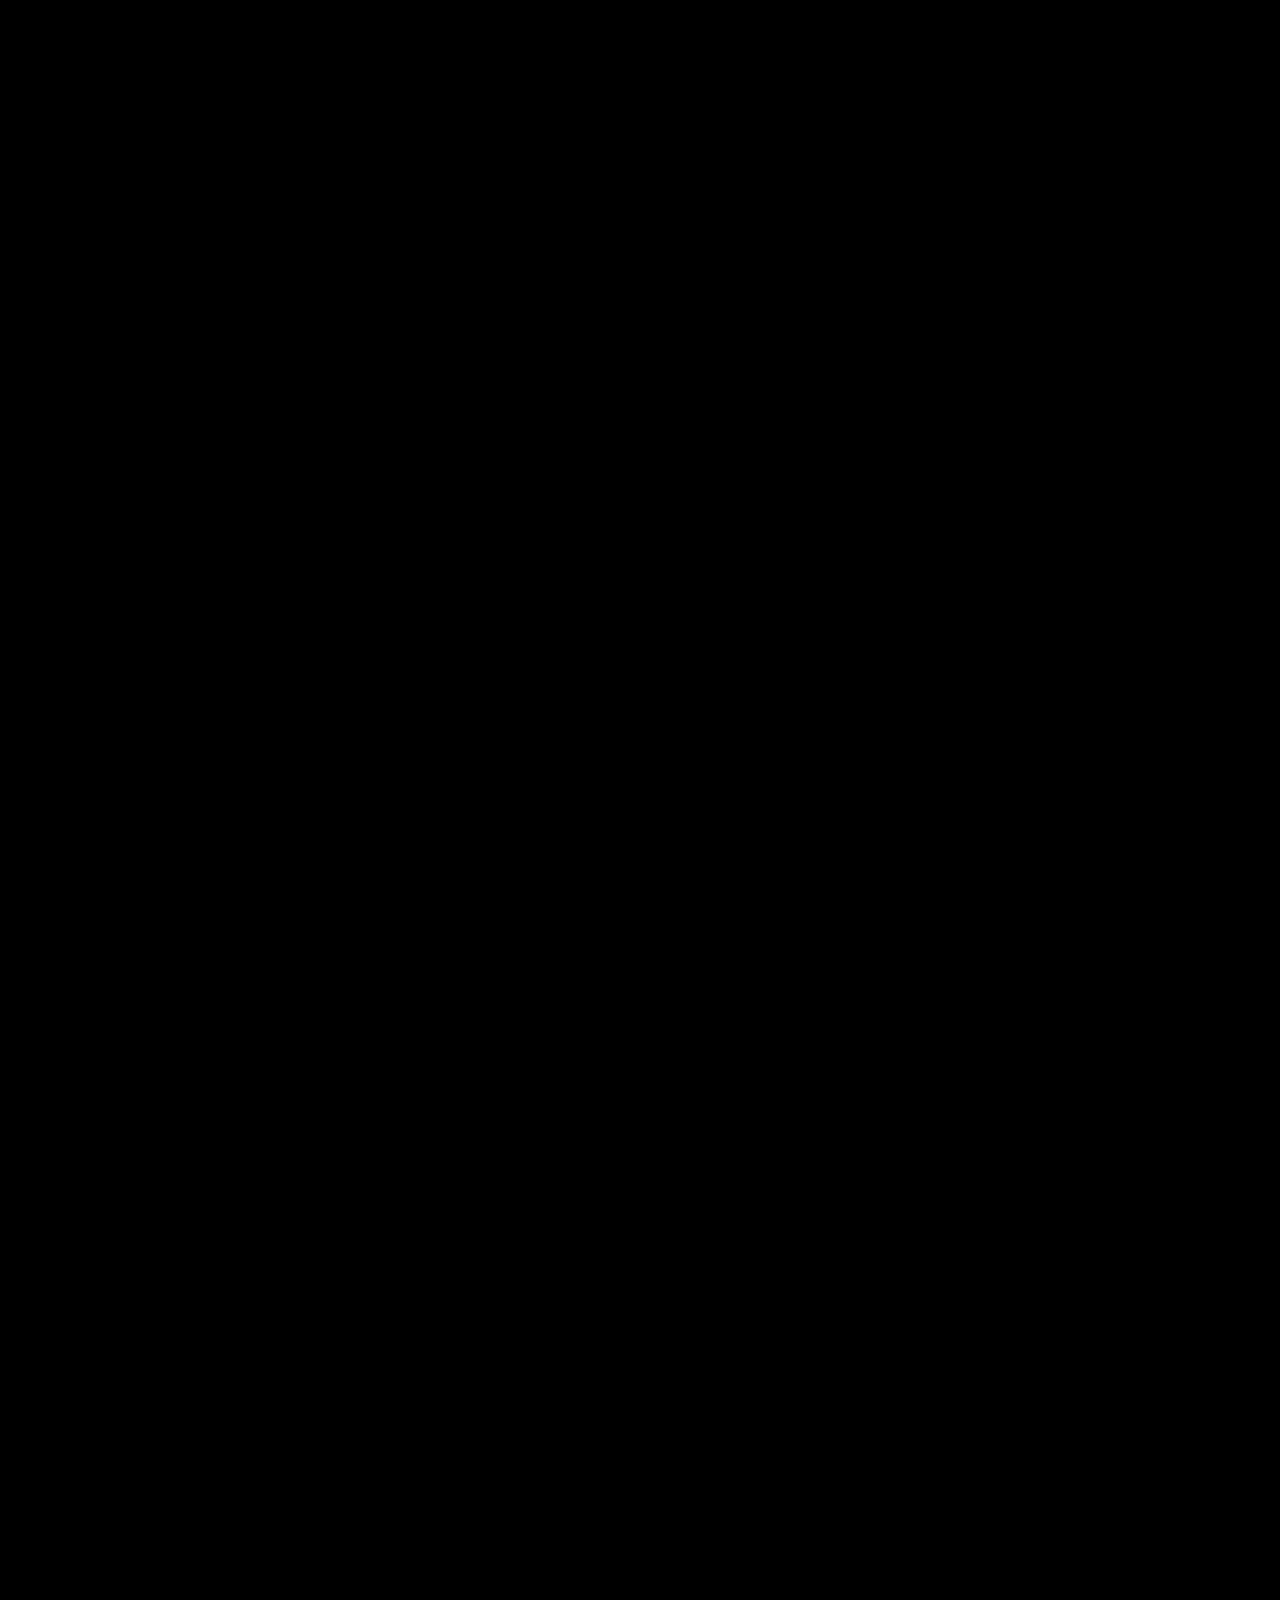
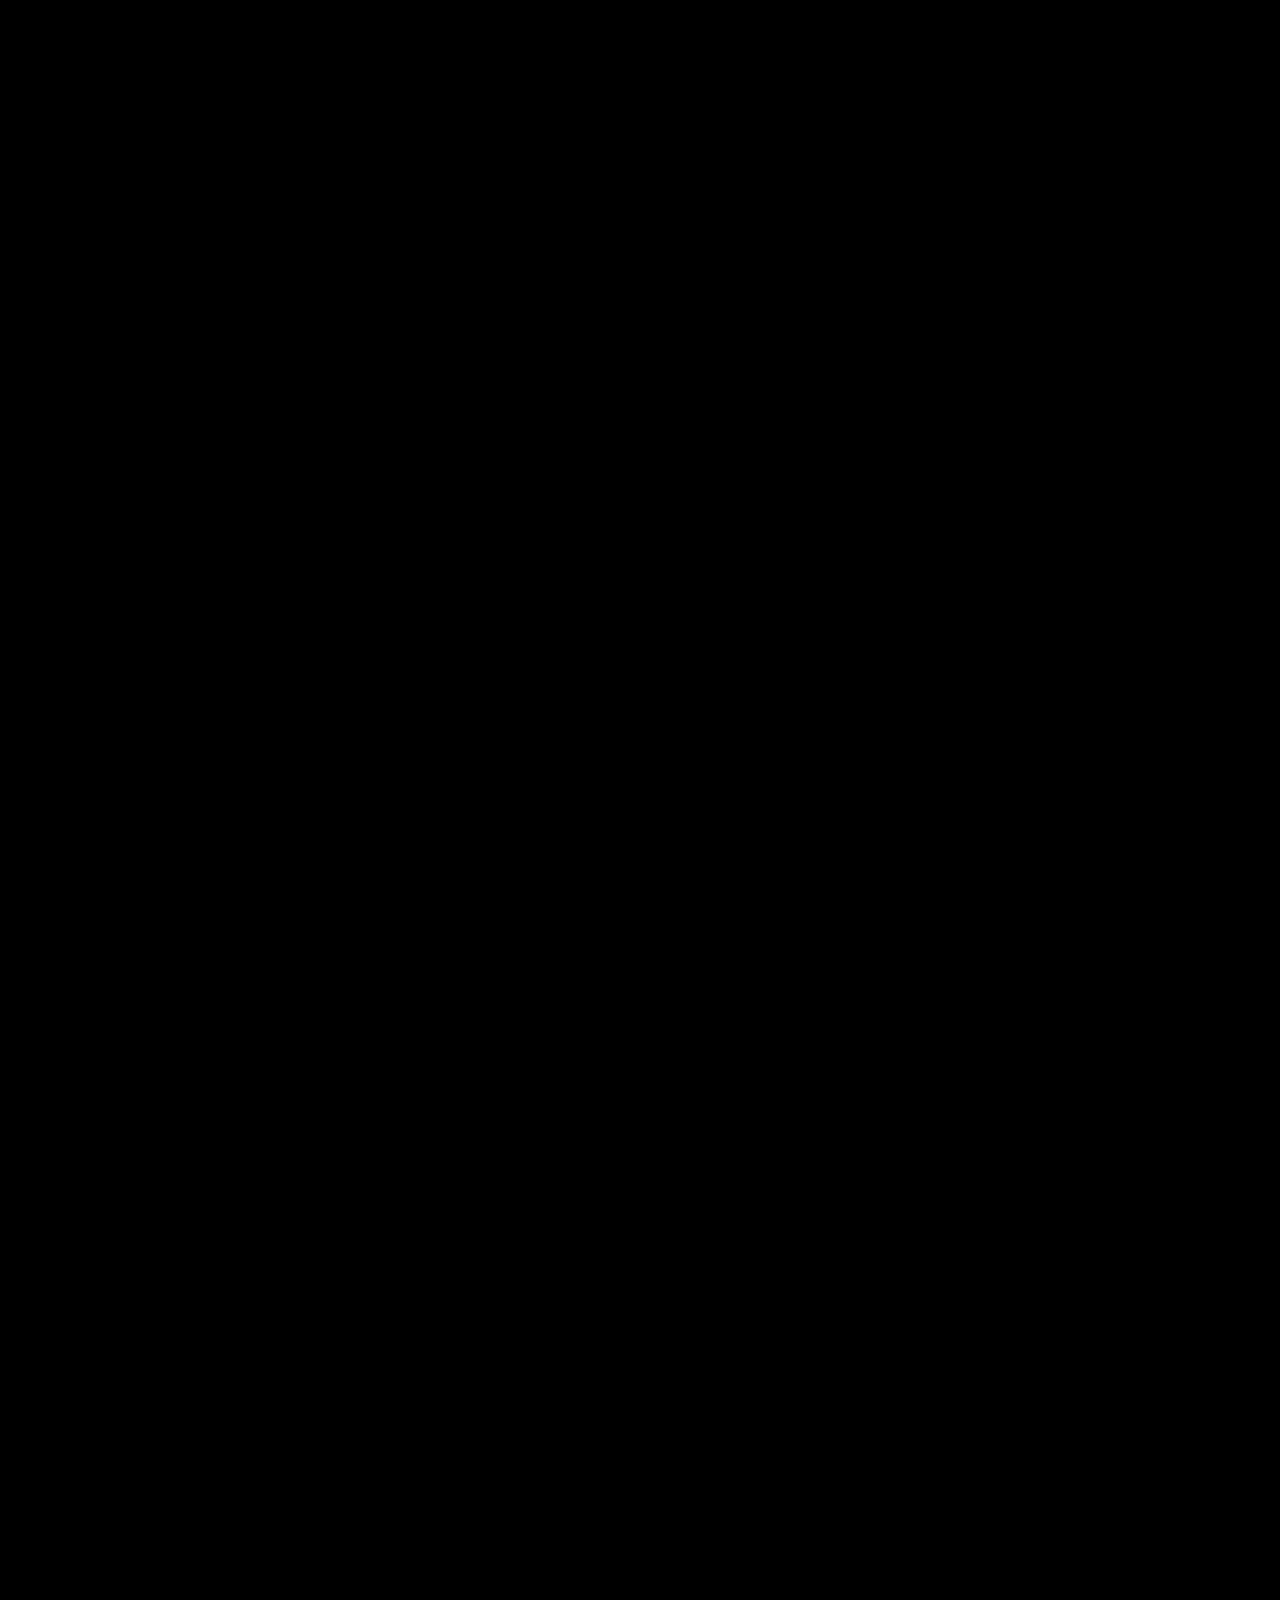
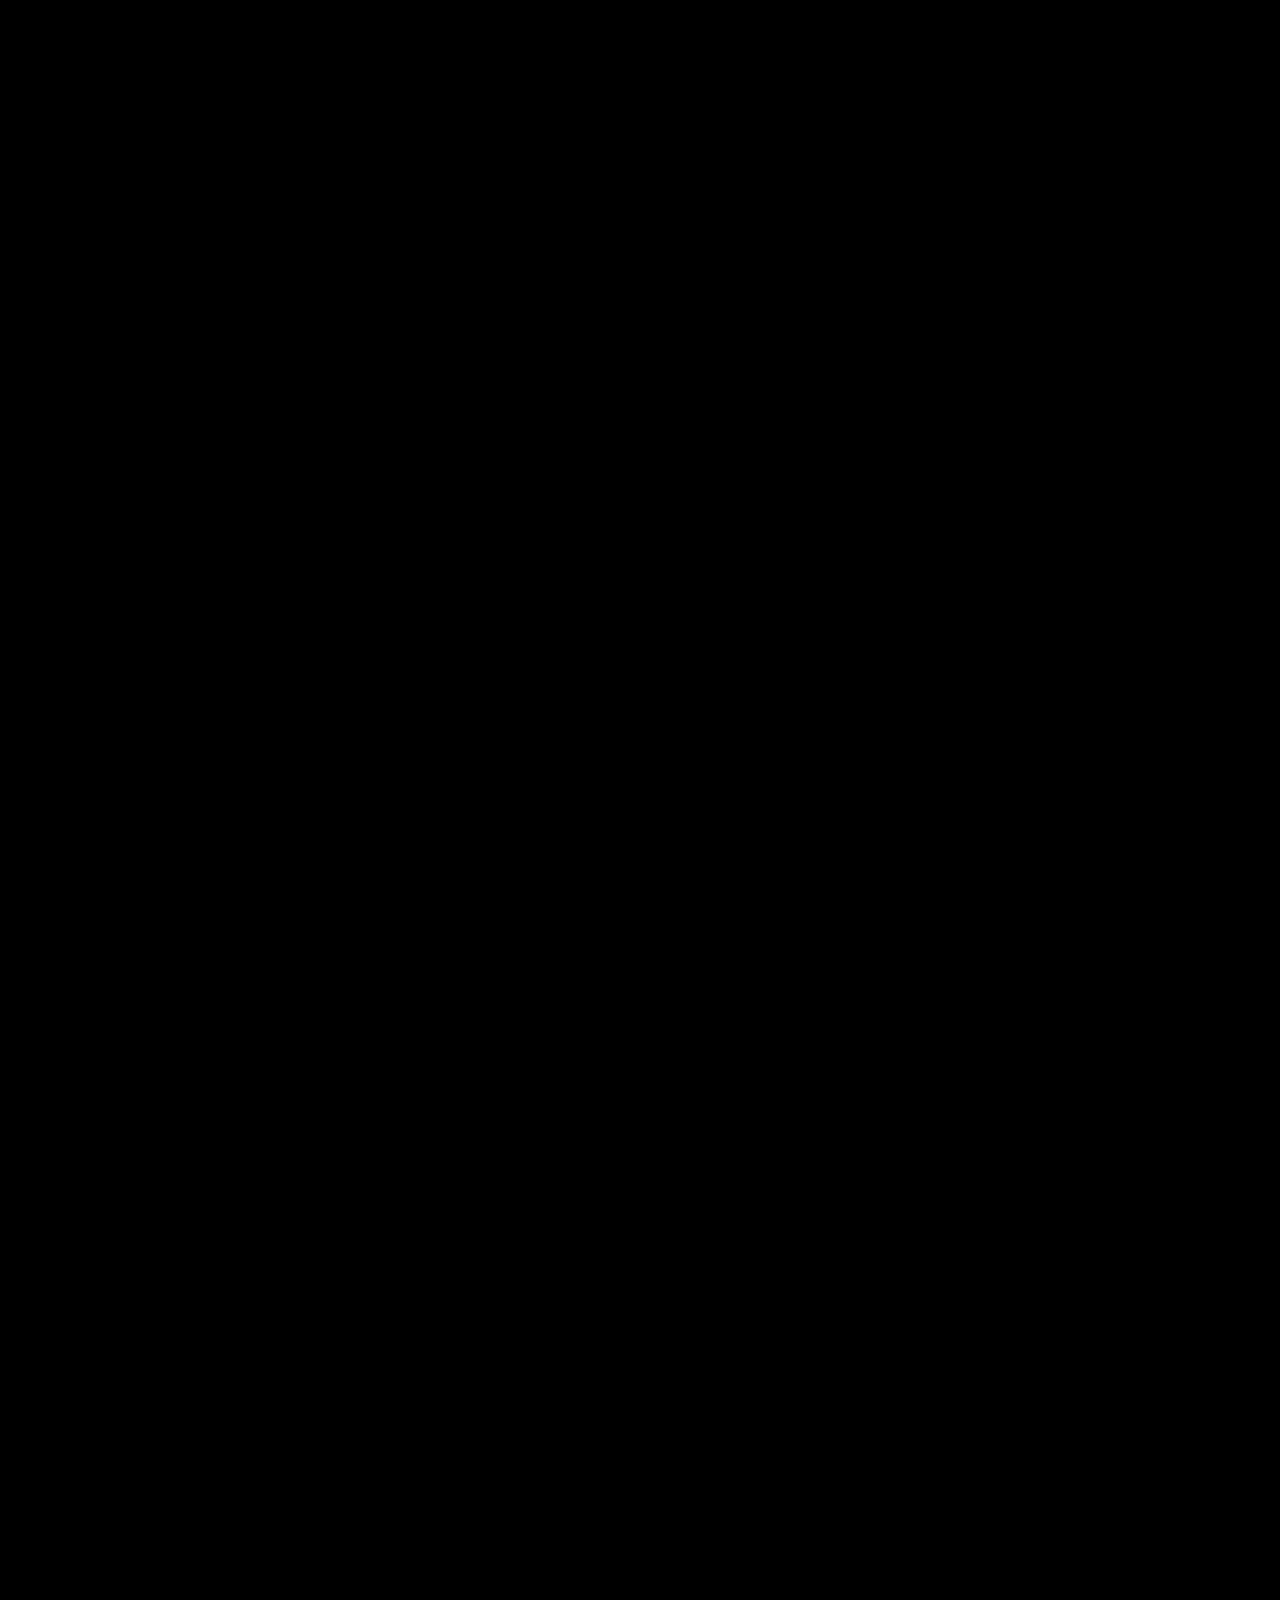
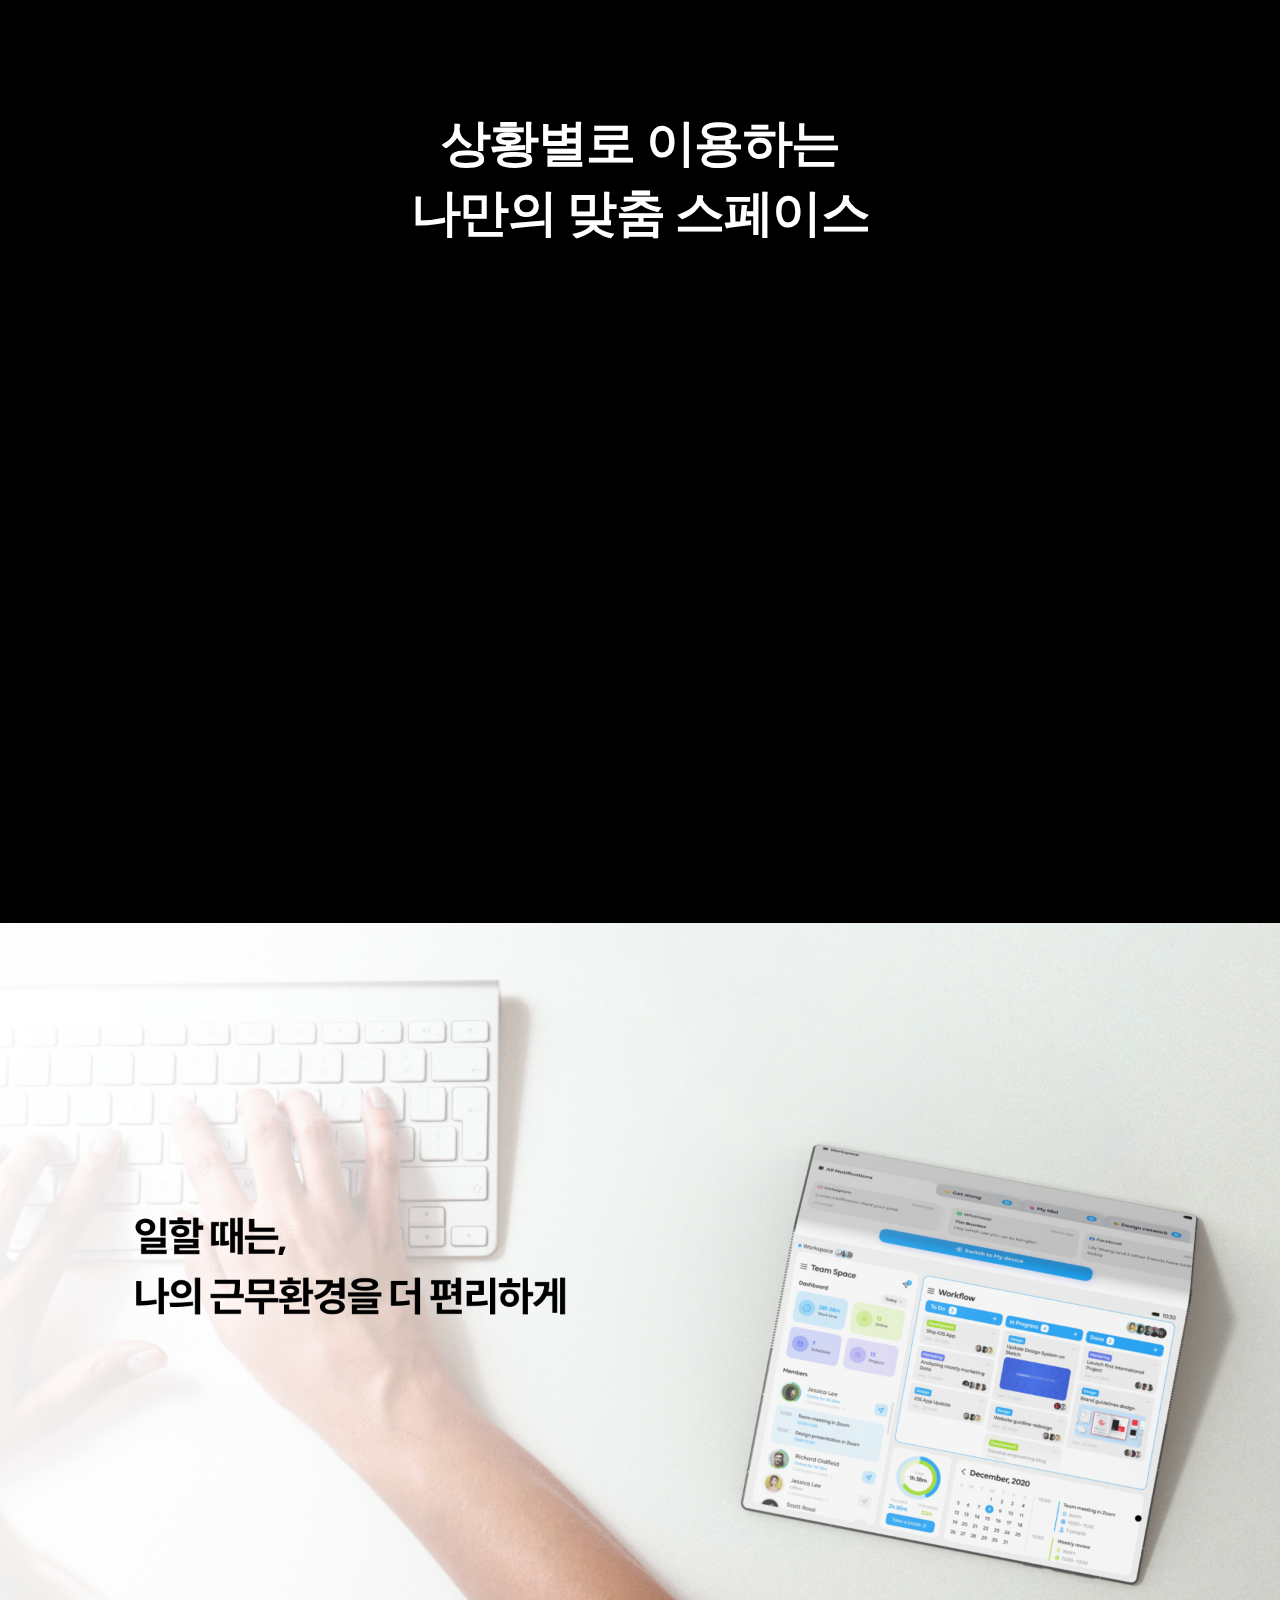
==== commit 3adc1714: "edit 1, 2" ====
--- a/index.html
+++ b/index.html
@@ -6,7 +6,7 @@
     <meta name="viewport" content="width=device-width, initial-scale=1.0">
     <meta http-equiv="X-UA-Compatible" content="ie=edge">
     <title>SPACE</title>
-    <link rel="shortcut icon" href="./img/favicon.ico" type="image/x-icon">  
+    <link rel="shortcut icon" href="./img/favicon.ico" type="image/x-icon">
     <link rel="stylesheet" href="css/default.css">
     <link rel="stylesheet" href="css/main.css">
 </head>
@@ -17,7 +17,7 @@
         document.body.style.overflowY = 'hidden';
         (() => {
             let timer = null
-            let percentageIncreaser = function() {
+            let percentageIncreaser = function () {
                 if (percentage < 20) {
                     percentage += 1
                     document.querySelector("#progress-logo").style.opacity = `${percentage / 100}`
@@ -27,8 +27,10 @@
             timer = setInterval(percentageIncreaser, 200)
         })()
     </script>
-    <div id="loading-page" style="position: fixed; width: 100%; height: 100%; background-color: black; z-index: 100; display: flex; flex-direction: column;">
-        <div id="progress-logo" style="width: 100%; display: flex; justify-content: center; align-content: center; margin-top: 356px;">
+    <div id="loading-page"
+        style="position: fixed; width: 100%; height: 100%; background-color: black; z-index: 100; display: flex; flex-direction: column;">
+        <div id="progress-logo"
+            style="width: 100%; display: flex; justify-content: center; align-content: center; margin-top: 356px;">
             <img src="./svg/SPACE.svg" id="temp-image">
         </div>
         <div style="width: 100%; display: flex; justify-content: center; align-content: center; flex-direction: row;">
@@ -108,8 +110,8 @@
             <div class="scroll-elem flow-text flow-right three">
                 <strong>이리 돌리고, 저리 돌리고</strong>
                 <p>
-                    가로 세로 회전으로 부족해서,<br>
-                    Lorem ipsum dolor sit amet.
+                    친구와 톡 할땐 세로로, 영상 볼 때에는 가로로.<br>
+                    매번 돌려쓰느라 번거롭지는 않으셨나요?
                 </p>
             </div>
         </section>
@@ -118,8 +120,8 @@
                 <strong>지금 당신에게 필요한 건?</strong>
             </div>
             <div class="sticky-elem sticky-elem-video">
-                <video class="full-video" id="background-video" src="./video/004/background-video.mp4" muted loop autoplay
-                    width="100%" height="100%"></video>
+                <video class="full-video" id="background-video" src="./video/004/background-video.mp4" muted loop
+                    autoplay width="100%" height="100%"></video>
             </div>
         </section>
         <section class="scroll-section" id="scroll-section-5">
@@ -164,7 +166,7 @@
                 <strong>상황별로 이용하는<br>나만의 맞춤 스페이스</strong>
             </div>
             <div class="scroll-background-wrapper" style="width: 100%; height: 1080px;">
-                <img class="scroll-background-image" src="./img/006/work_mockup.png"/>
+                <img class="scroll-background-image" src="./img/006/work_mockup.png" />
             </div>
             <div style="background-color: white; height: 10vh; width: 100%;">
 
@@ -173,15 +175,18 @@
         <section class="scroll-section" id="scroll-section-7">
             <div class="scroll-area-wrapper one">
                 <div class="screen-title">
-                    <strong>작업 능률을 올려줄<br>업무비서 플러그인과 함께</strong>
+                    <strong>
+                        업무 능률을 향상시켜줄<br>다양한 WORK 플러그인
+                    </strong>
                 </div>
                 <div class="screen-body">
-                    <video id="video-one" src="./video/007/work_1.mp4" style="width: 636px; height: 457px;" muted autoplay loop></video>
+                    <video id="video-one" src="./video/007/work_1.mp4" style="width: 636px; height: 457px;" muted
+                        autoplay loop></video>
                 </div>
                 <div class="screen-footer">
                     <p>
-                        어떤 상황에서도 업무에 집중할 수 있도록 프로젝트를 관리해주고,<br>
-                        업무 앱을 활용한 시간을 측정해주는 Work Tracker 플러그인을 활용해보세요.
+                        책상위에 세워 놓고 팀원, 일정, 프로젝트는 물론 집중력까지 관리하며<br>
+                        업무보조기기로 활용할 수 있어요.
                     </p>
                 </div>
             </div>
@@ -194,7 +199,8 @@
                         확인하고 싶을 때 언제든지 펼쳐보세요.
                     </p>
                 </div>
-                <video id="video-two" src="./video/007/work_2.mp4" style="width: 805px; height: 900px;" muted autoplay loop></video>
+                <video id="video-two" src="./video/007/work_2.mp4" style="width: 805px; height: 900px;" muted autoplay
+                    loop></video>
             </div>
             <div class="scroll-area-wrapper three">
                 <div class="scroll-area-flow-text">
@@ -205,7 +211,8 @@
                         온전히 이용할 수 있어요.
                     </p>
                 </div>
-                <video id="video-three" src="./video/007/work_3.mp4" style="width: 805px; height: 900px;" muted autoplay loop></video>
+                <video id="video-three" src="./video/007/work_3.mp4" style="width: 805px; height: 900px;" muted autoplay
+                    loop></video>
             </div>
         </section>
         <section class="scroll-section" id="scroll-section-8">
@@ -228,16 +235,16 @@
         </section>
         <section class="scroll-section" id="scroll-section-9">
             <div class="sticky-elem sticky-elem-video" style="padding-left: 60%;">
-                <video class="full-video one" id="background-video" src="./video/009/chill_motion_1_mockup.mp4" muted loop
-                    width="100%" height="100%" style=" opacity: 0;"></video>
+                <video class="full-video one" id="background-video" src="./video/009/chill_motion_1_mockup.mp4" muted
+                    loop width="100%" height="100%" style=" opacity: 0;"></video>
             </div>
             <div class="sticky-elem sticky-elem-video" style="padding-left: 60%;">
-                <video class="full-video two" id="background-video" src="./video/009/chill_motion_2_mockup.mp4" muted loop
-                    width="100%" height="100%" style=" opacity: 0;"></video>
+                <video class="full-video two" id="background-video" src="./video/009/chill_motion_2_mockup.mp4" muted
+                    loop width="100%" height="100%" style=" opacity: 0;"></video>
             </div>
             <div class="sticky-elem sticky-elem-video">
-                <video class="full-video three" id="background-video" src="./video/009/chill_motion_3_mockup.mp4" muted loop
-                    width="100%" height="100%" style=" opacity: 0;"></video>
+                <video class="full-video three" id="background-video" src="./video/009/chill_motion_3_mockup.mp4" muted
+                    loop width="100%" height="100%" style=" opacity: 0;"></video>
             </div>
             <div class="scroll-elem flow-text flow-left one">
                 <strong>미러 윈도우로<br>동시에 즐기는 스페이스</strong>
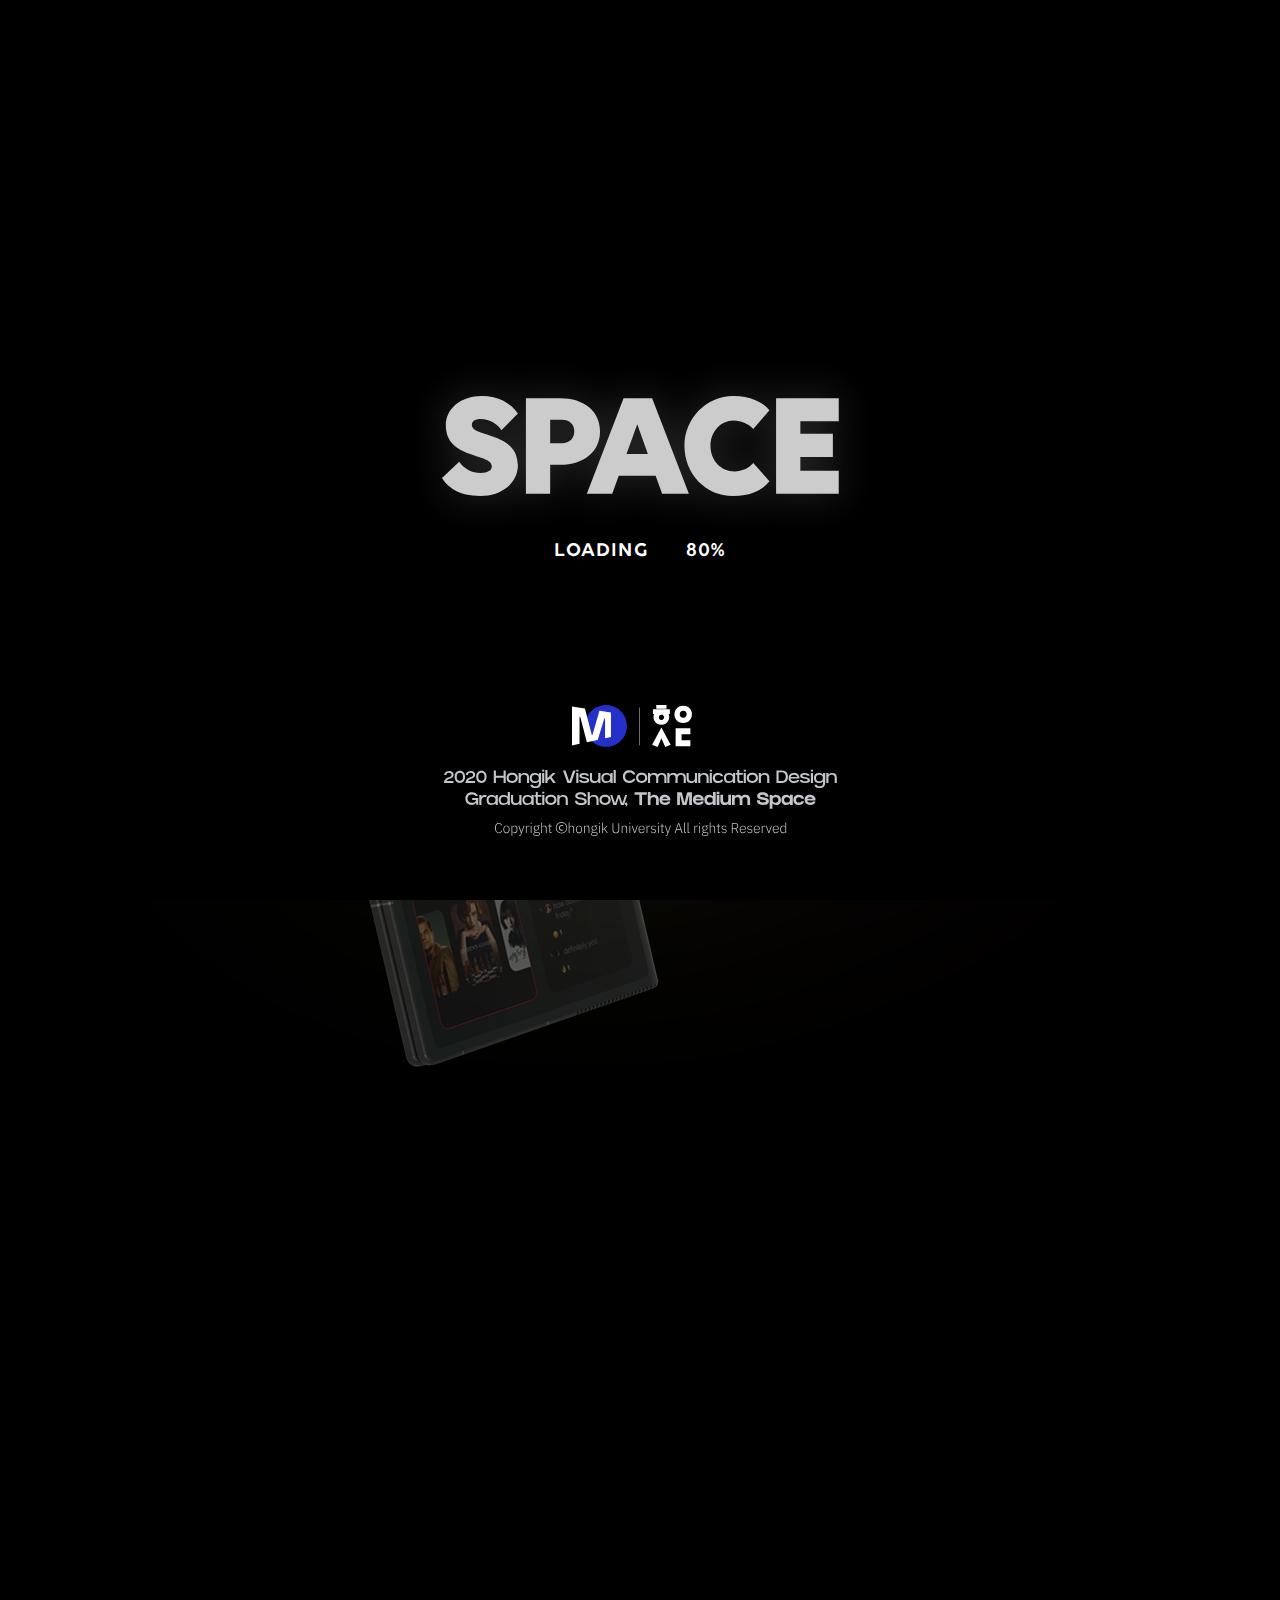
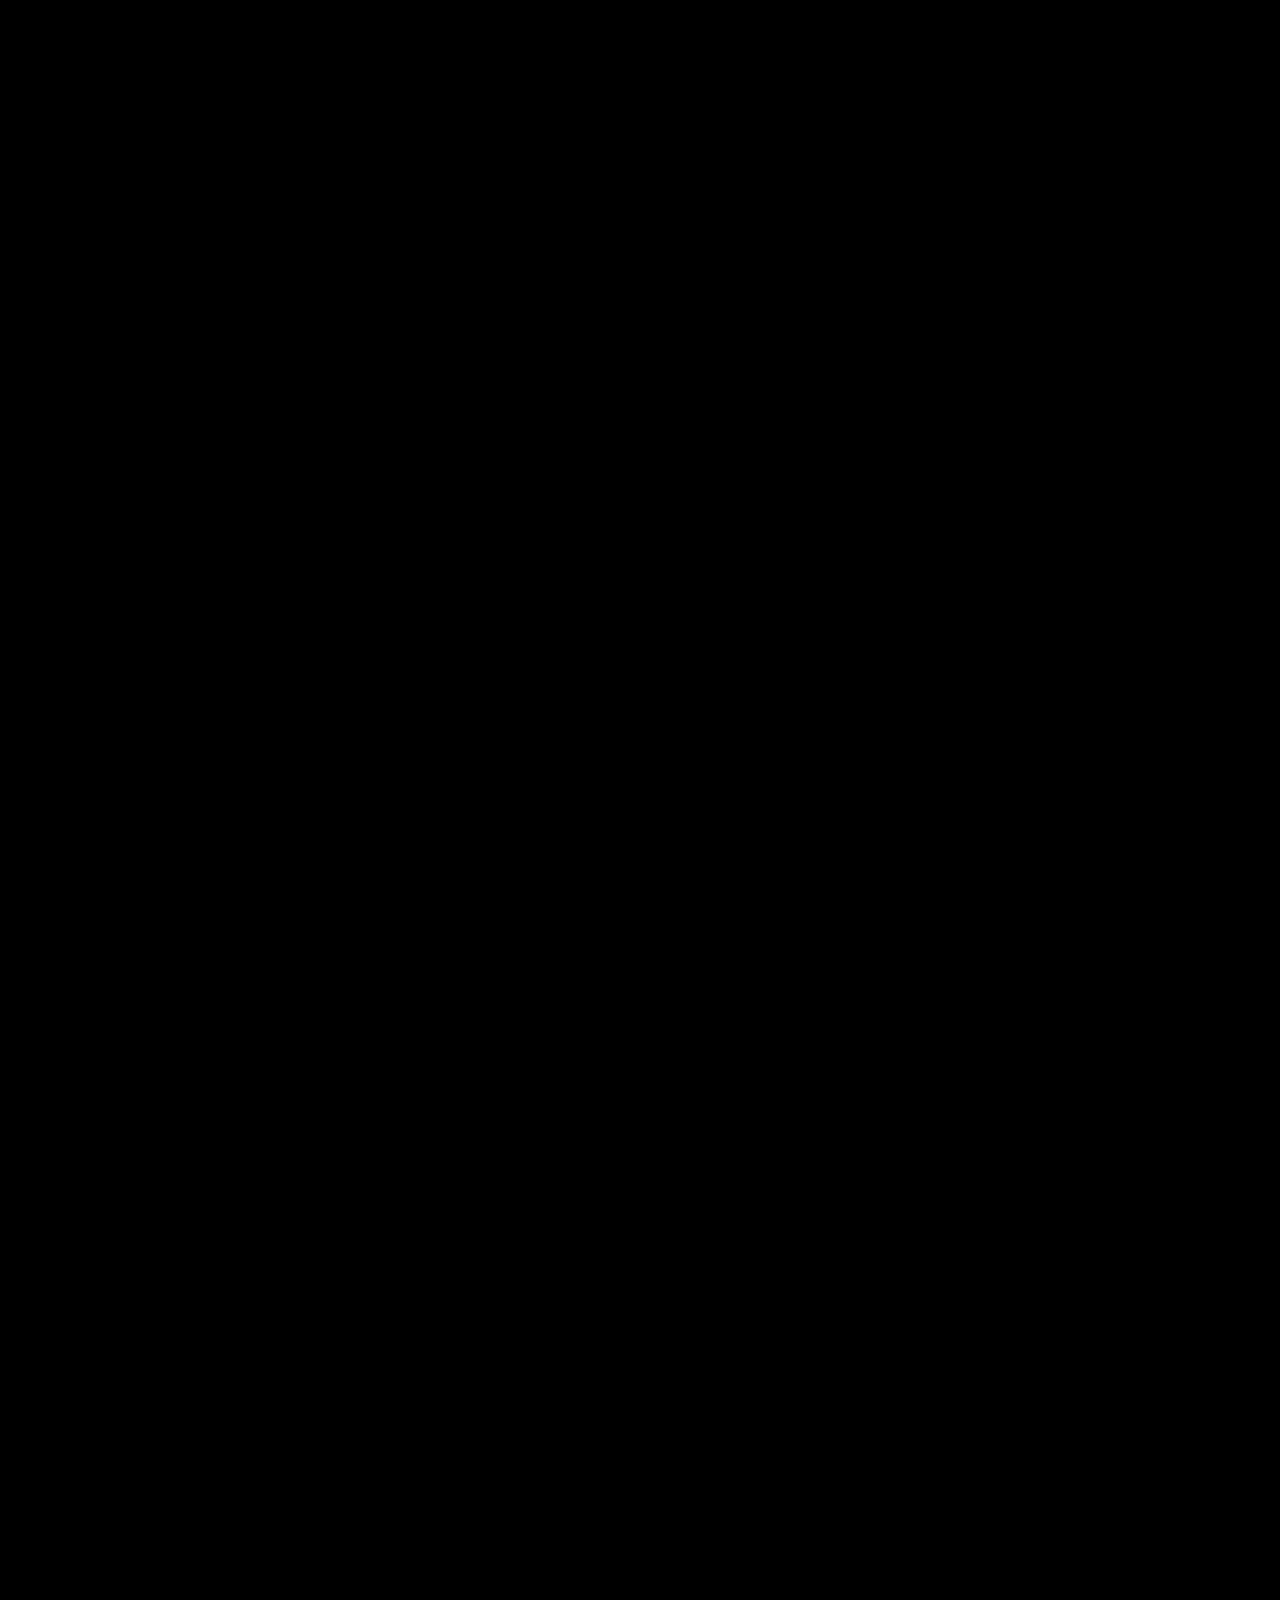
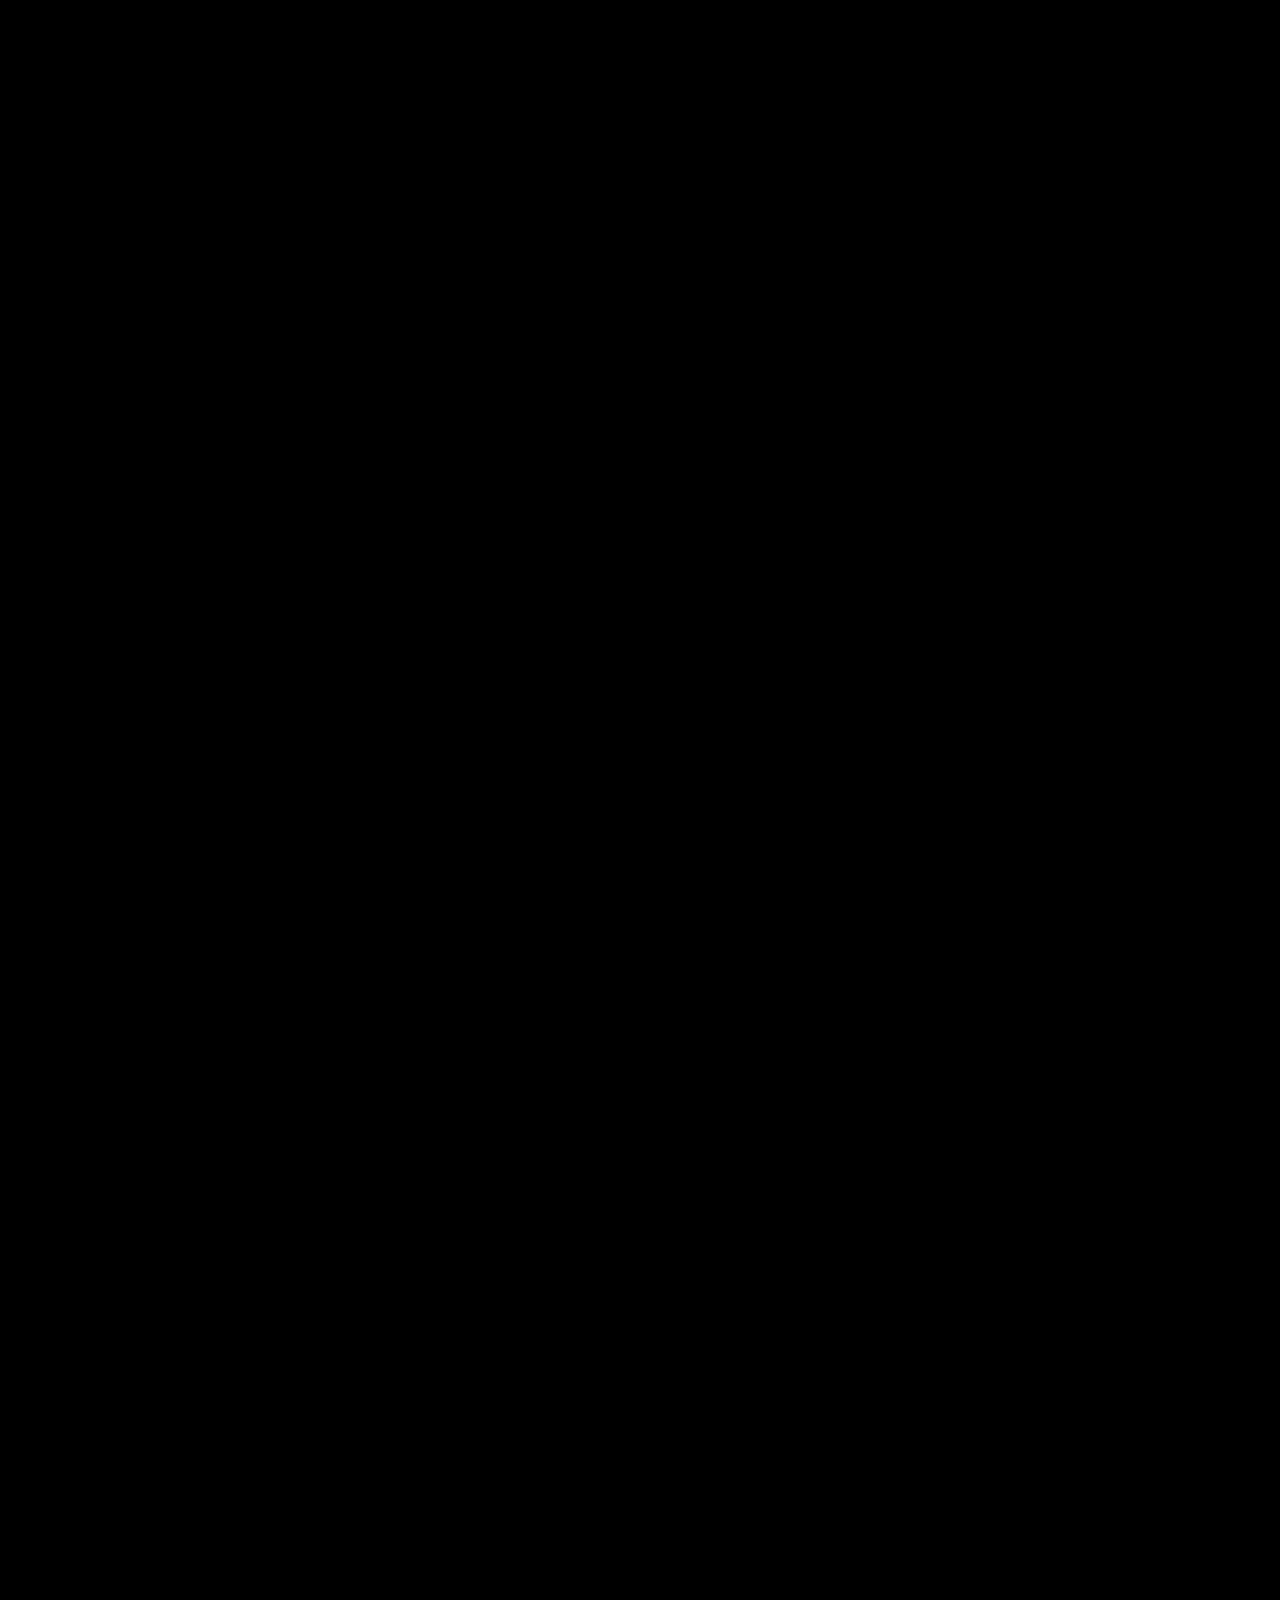
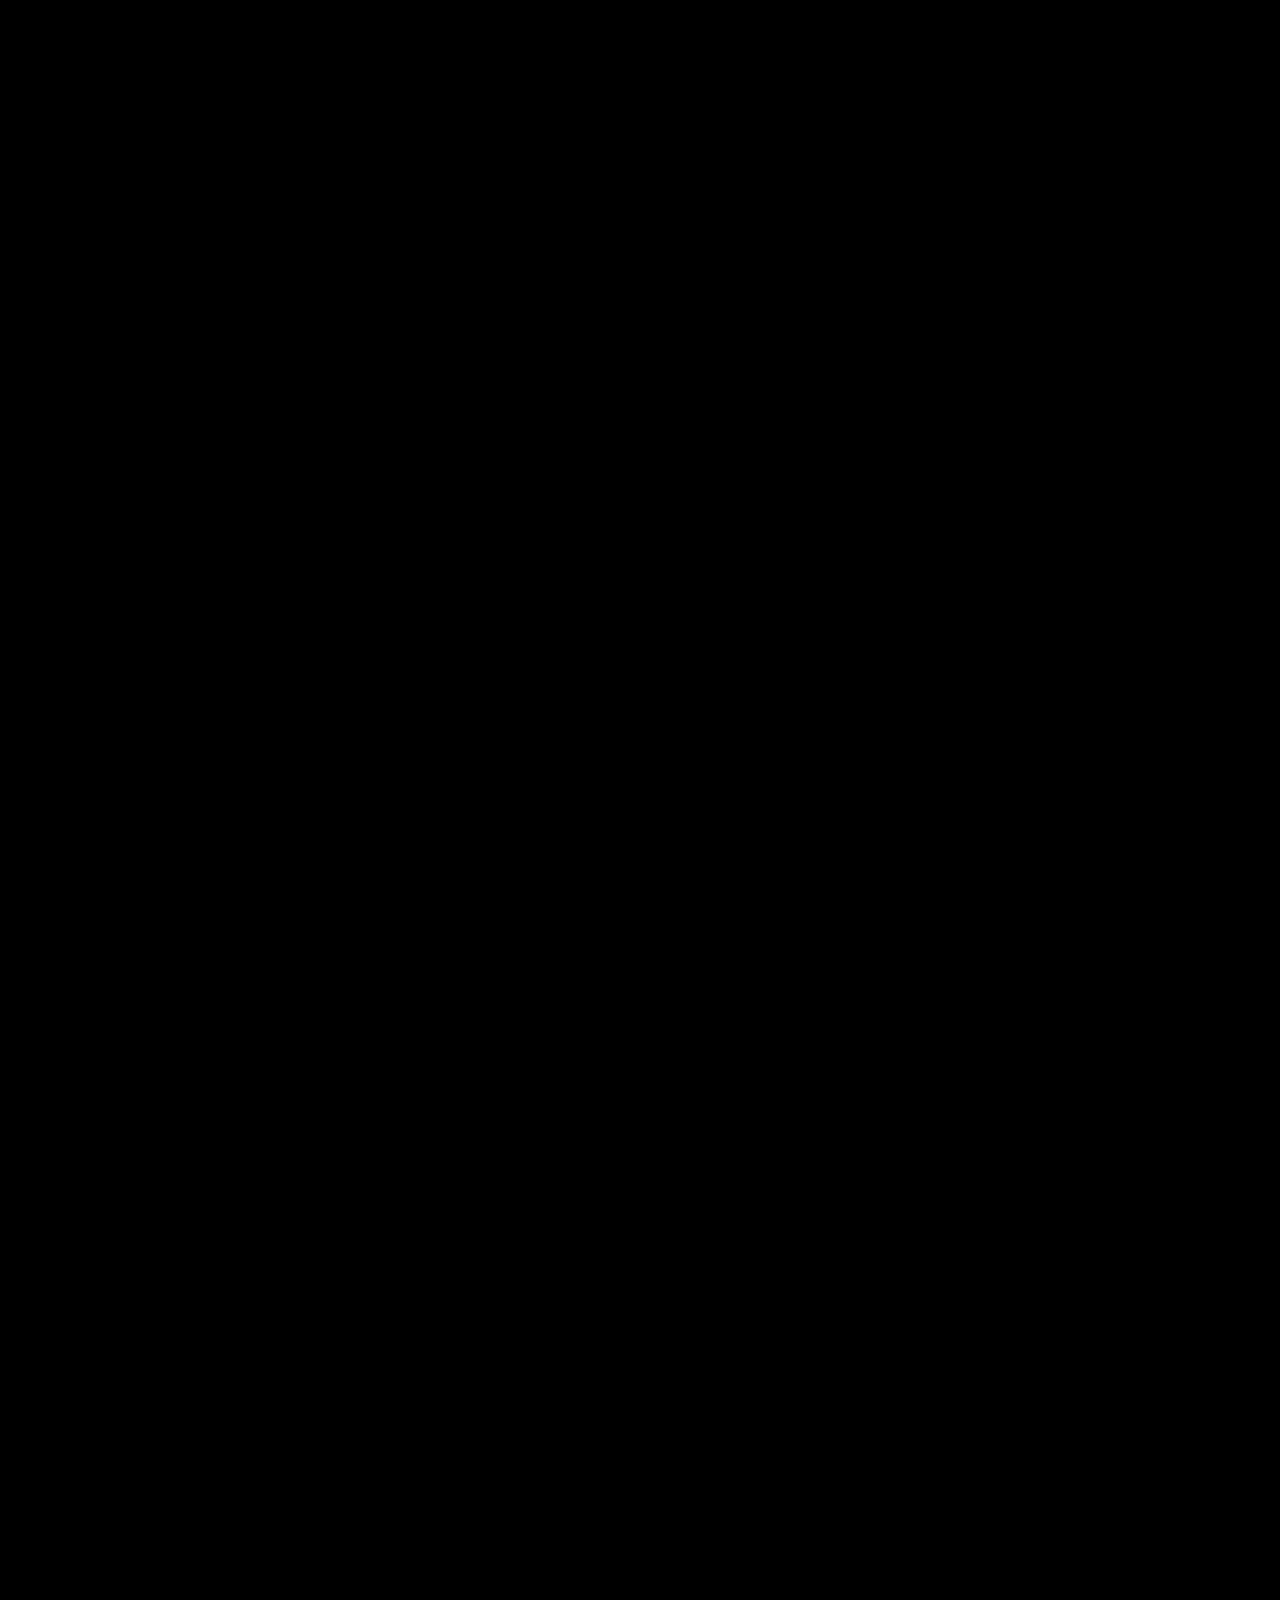
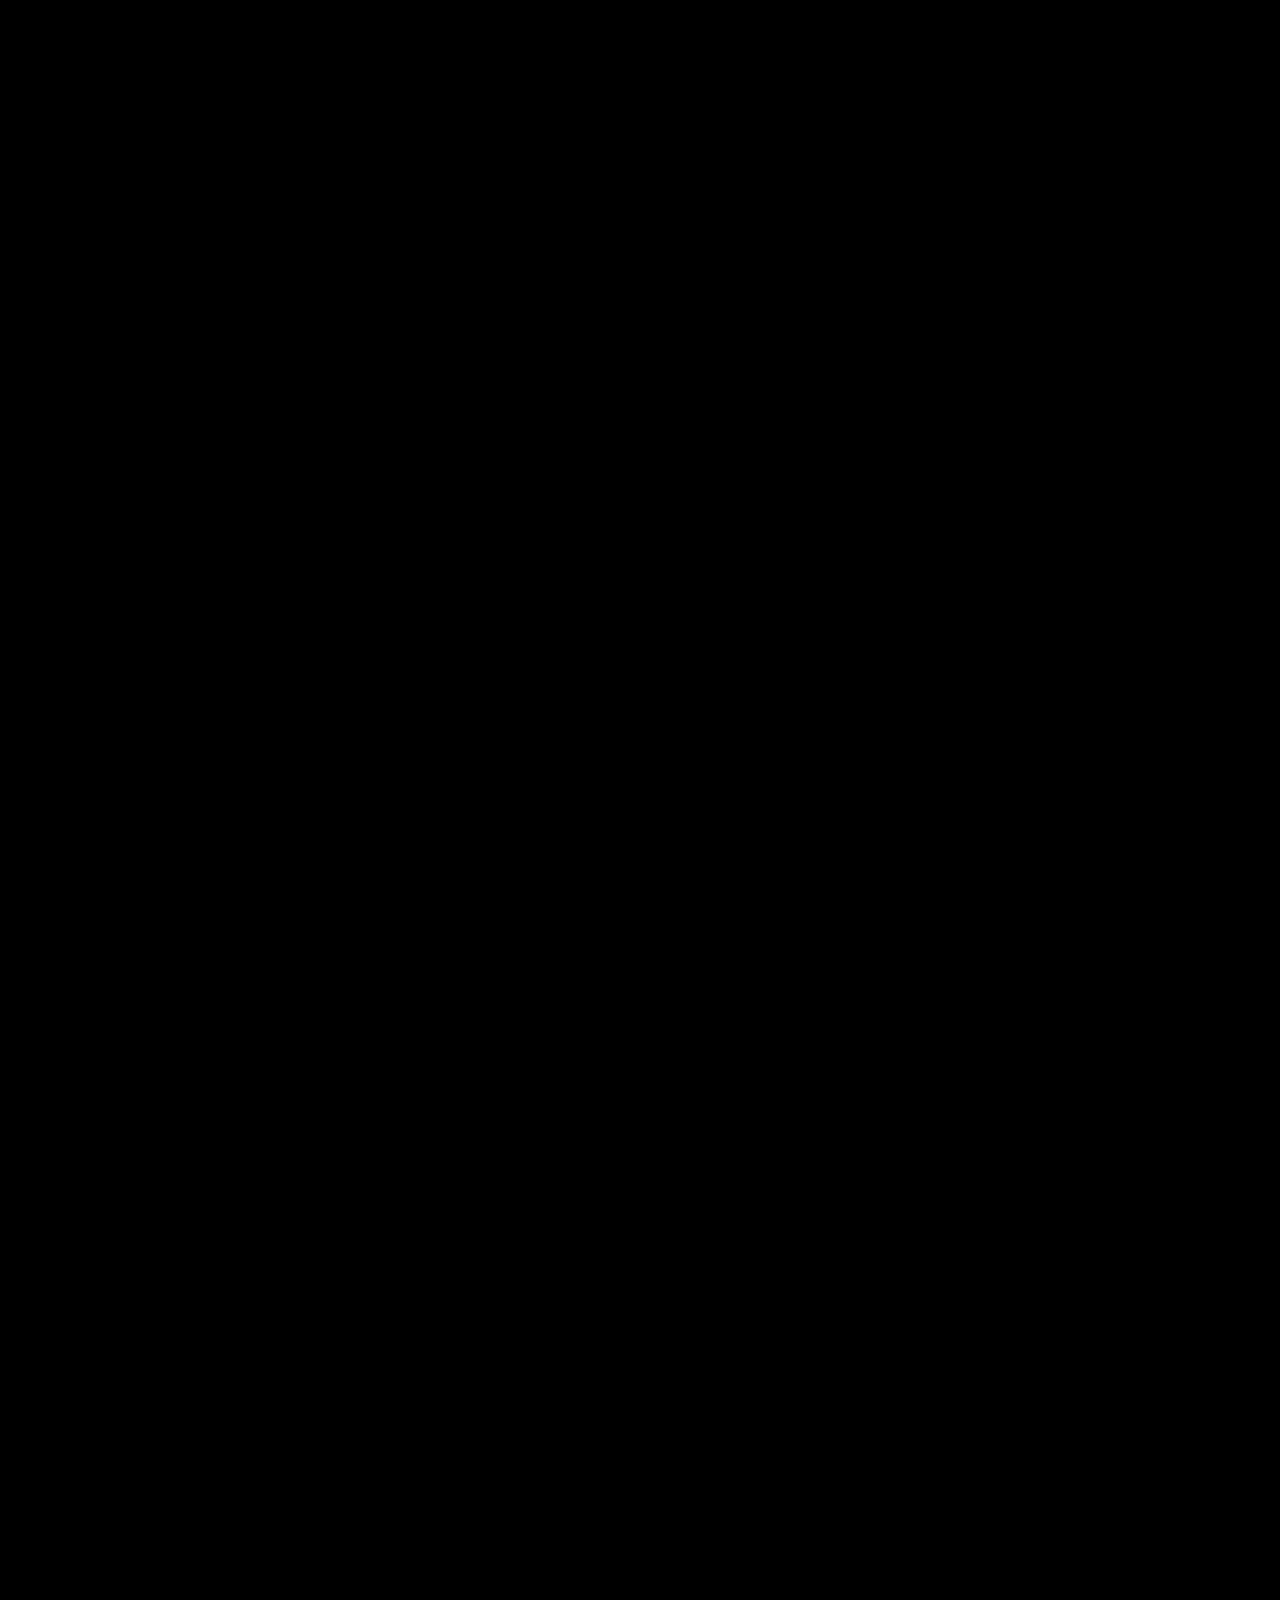
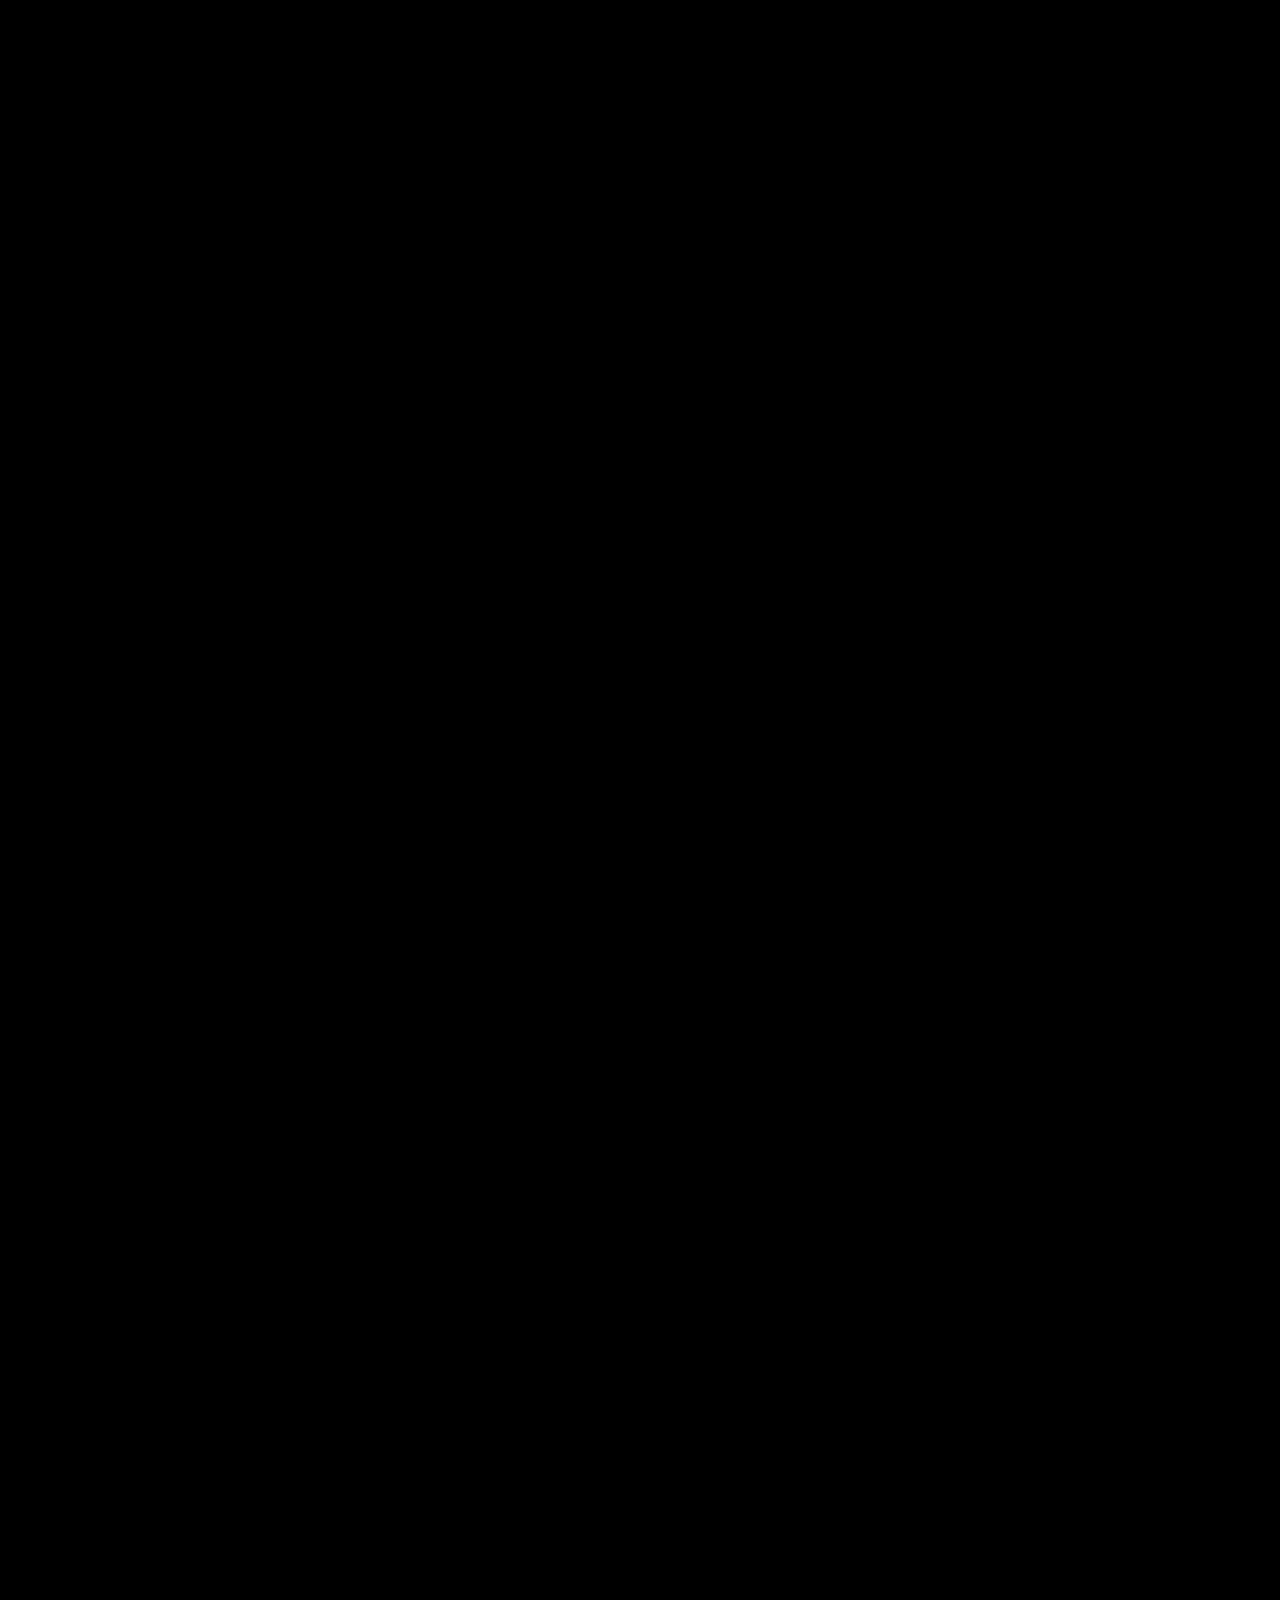
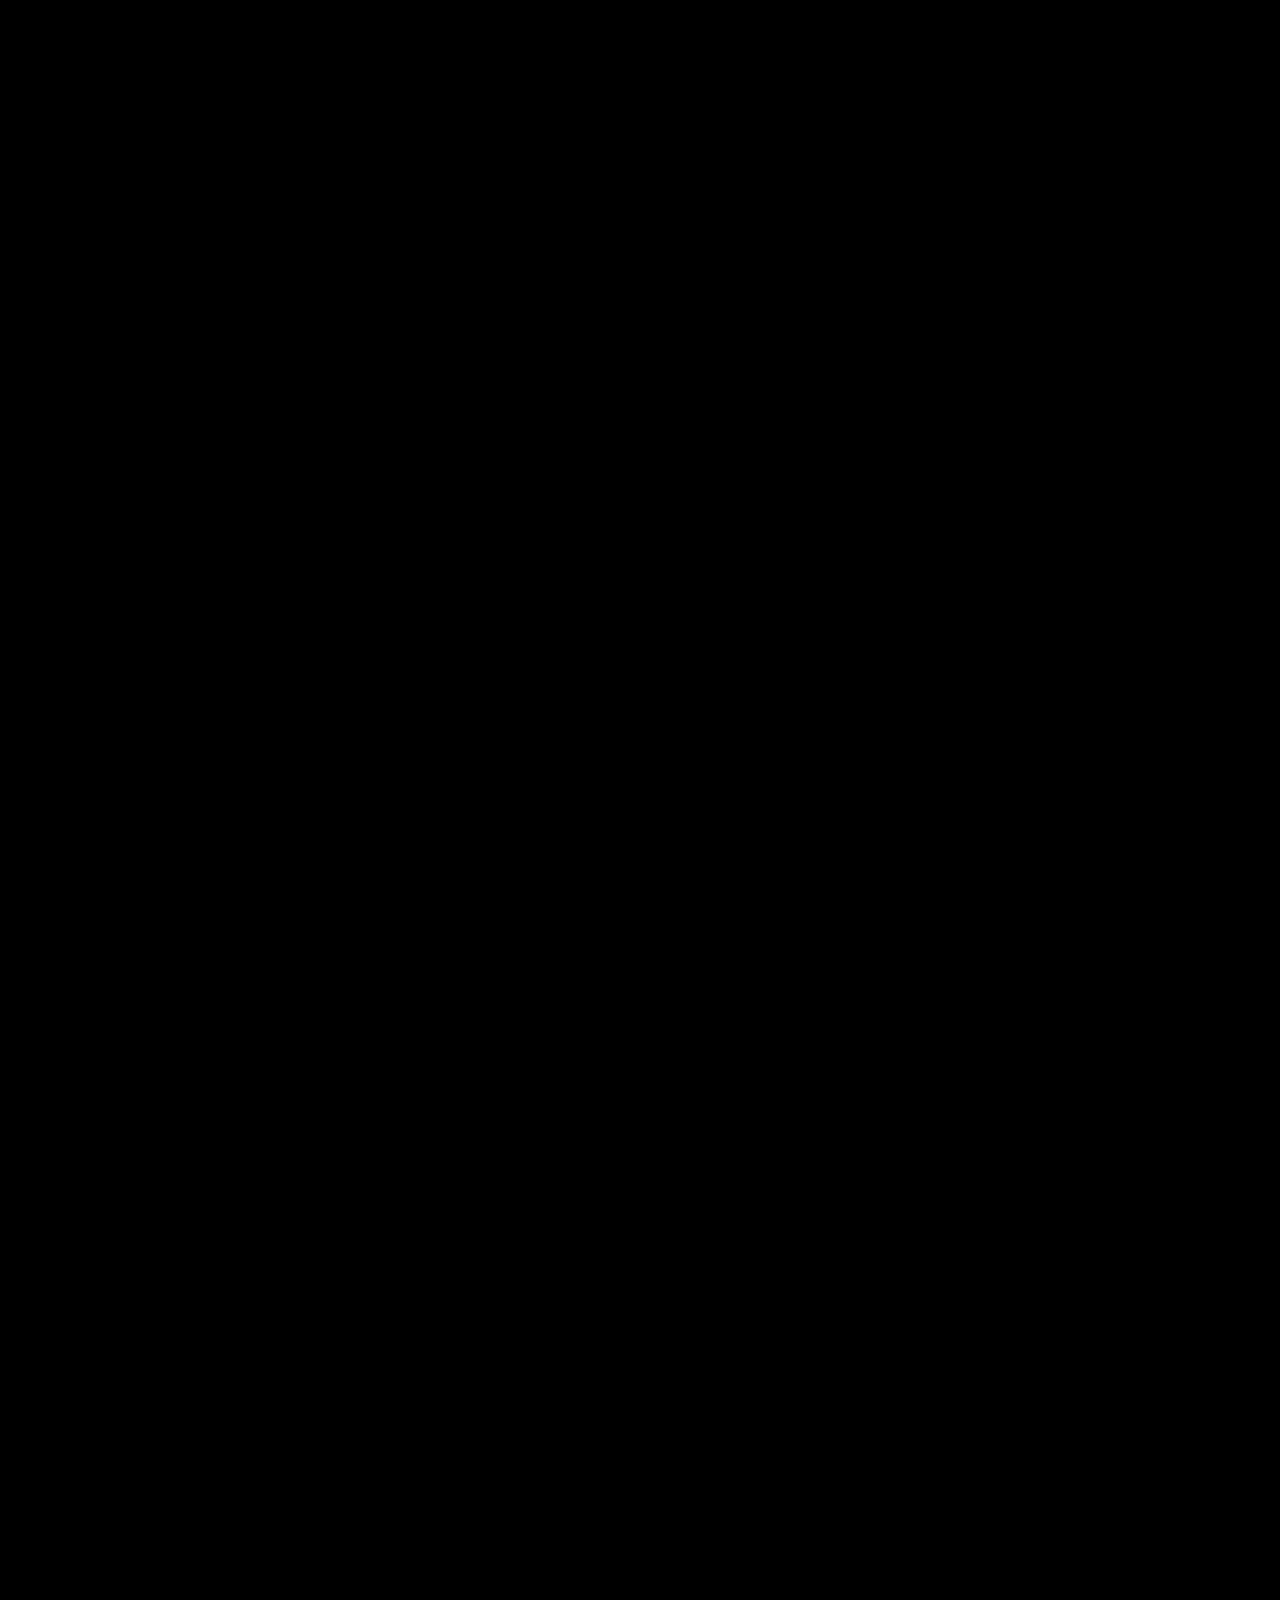
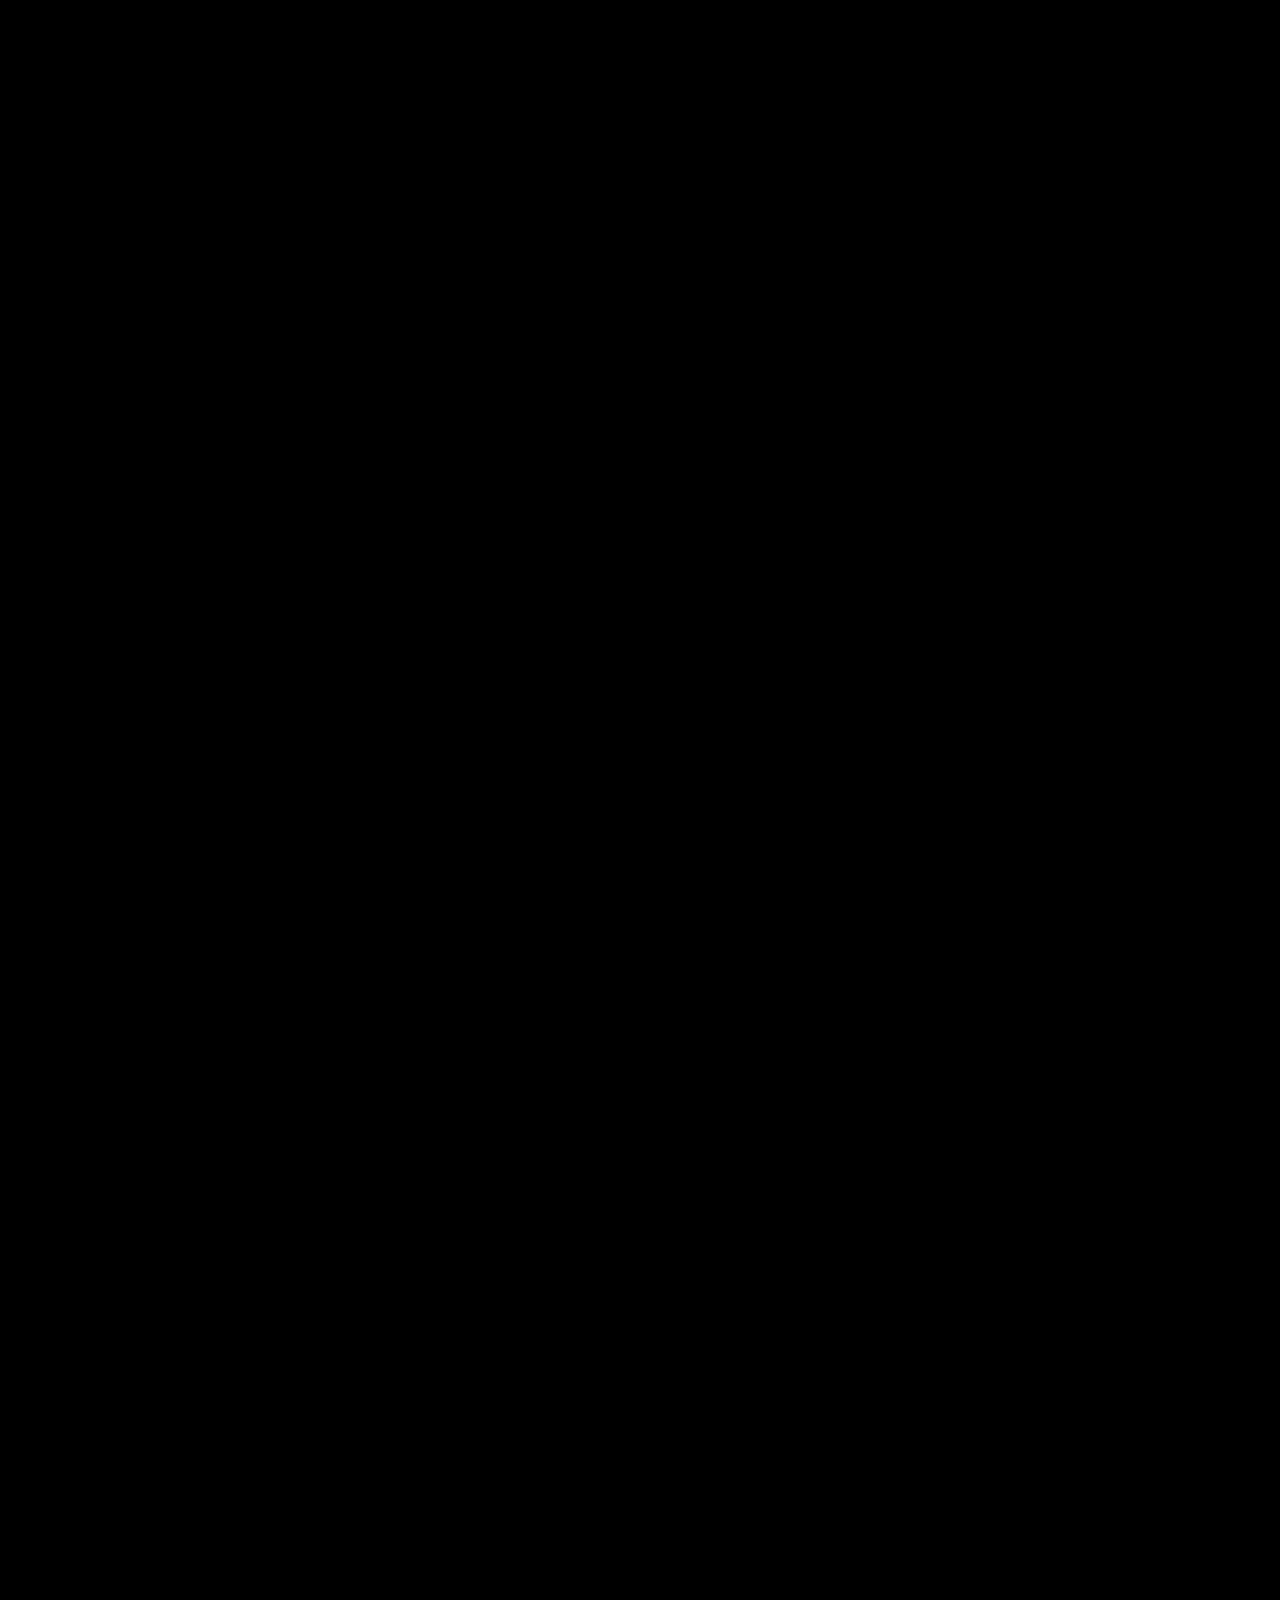
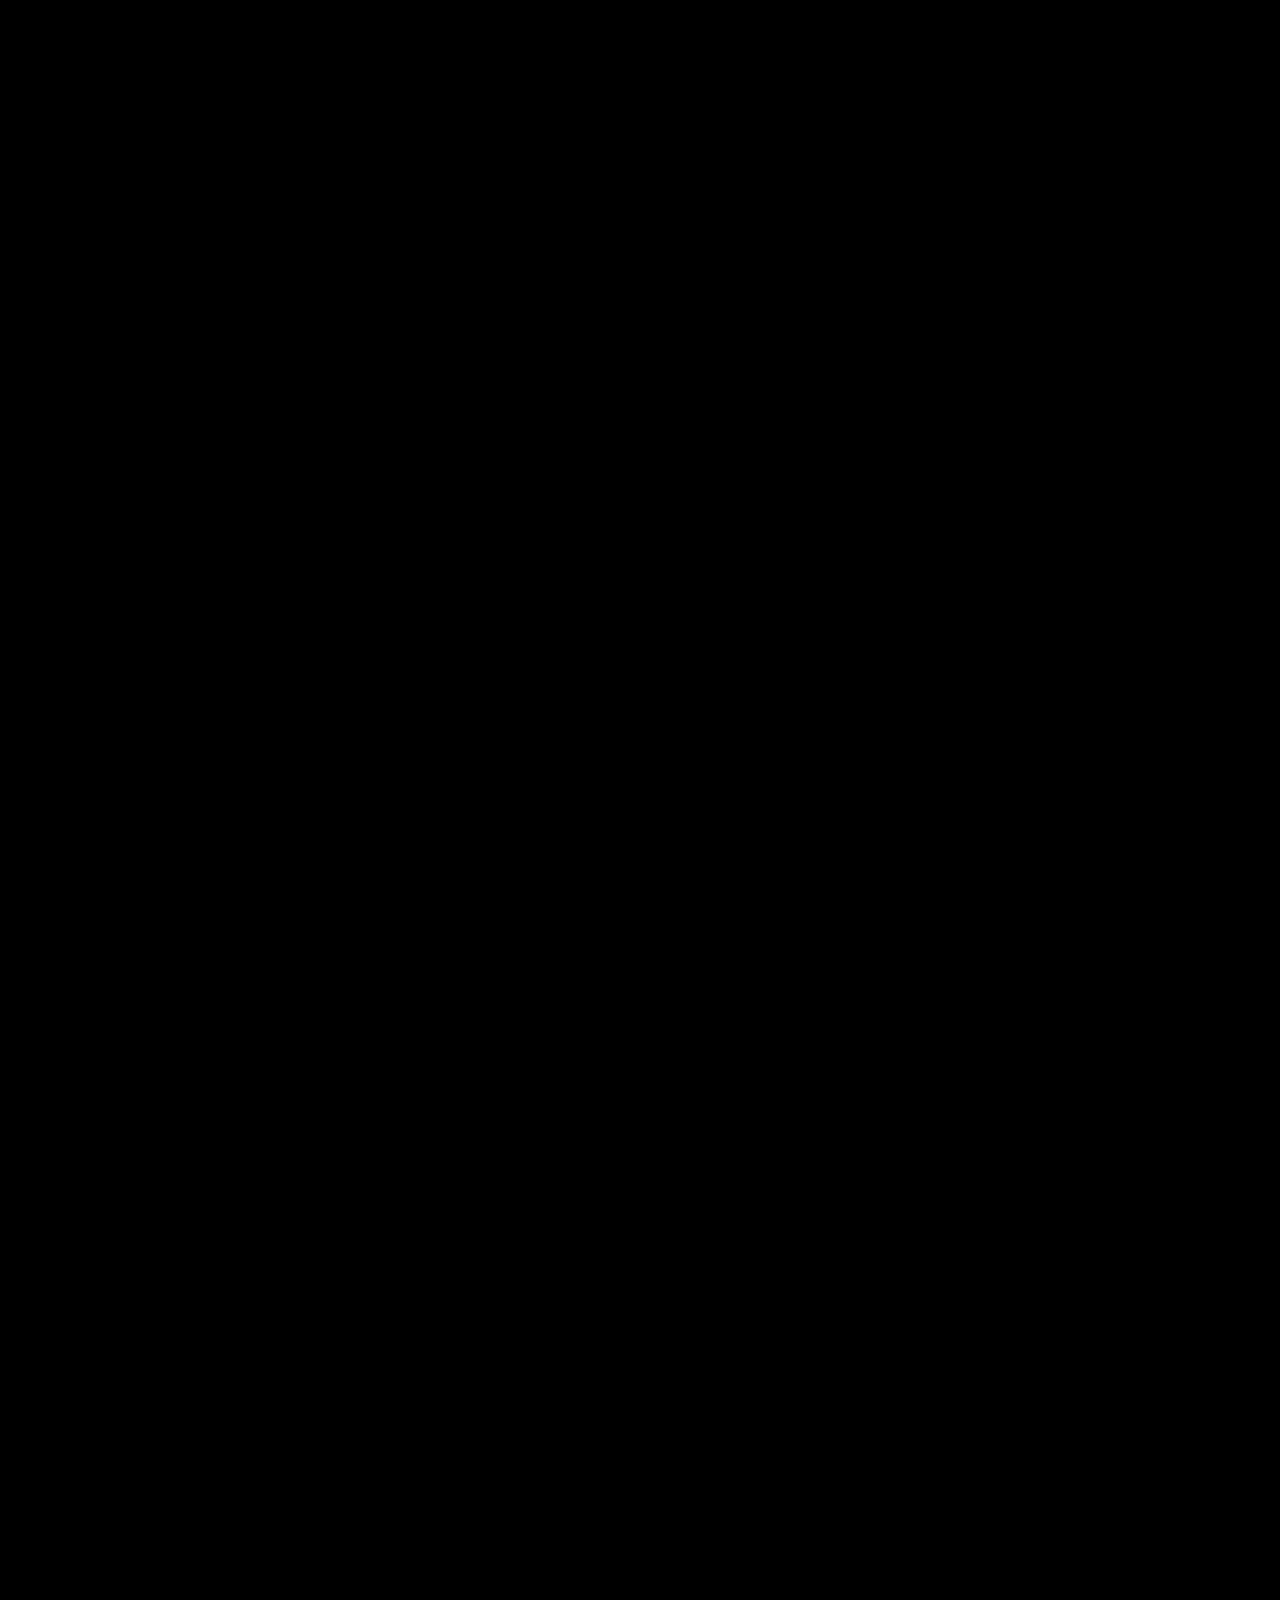
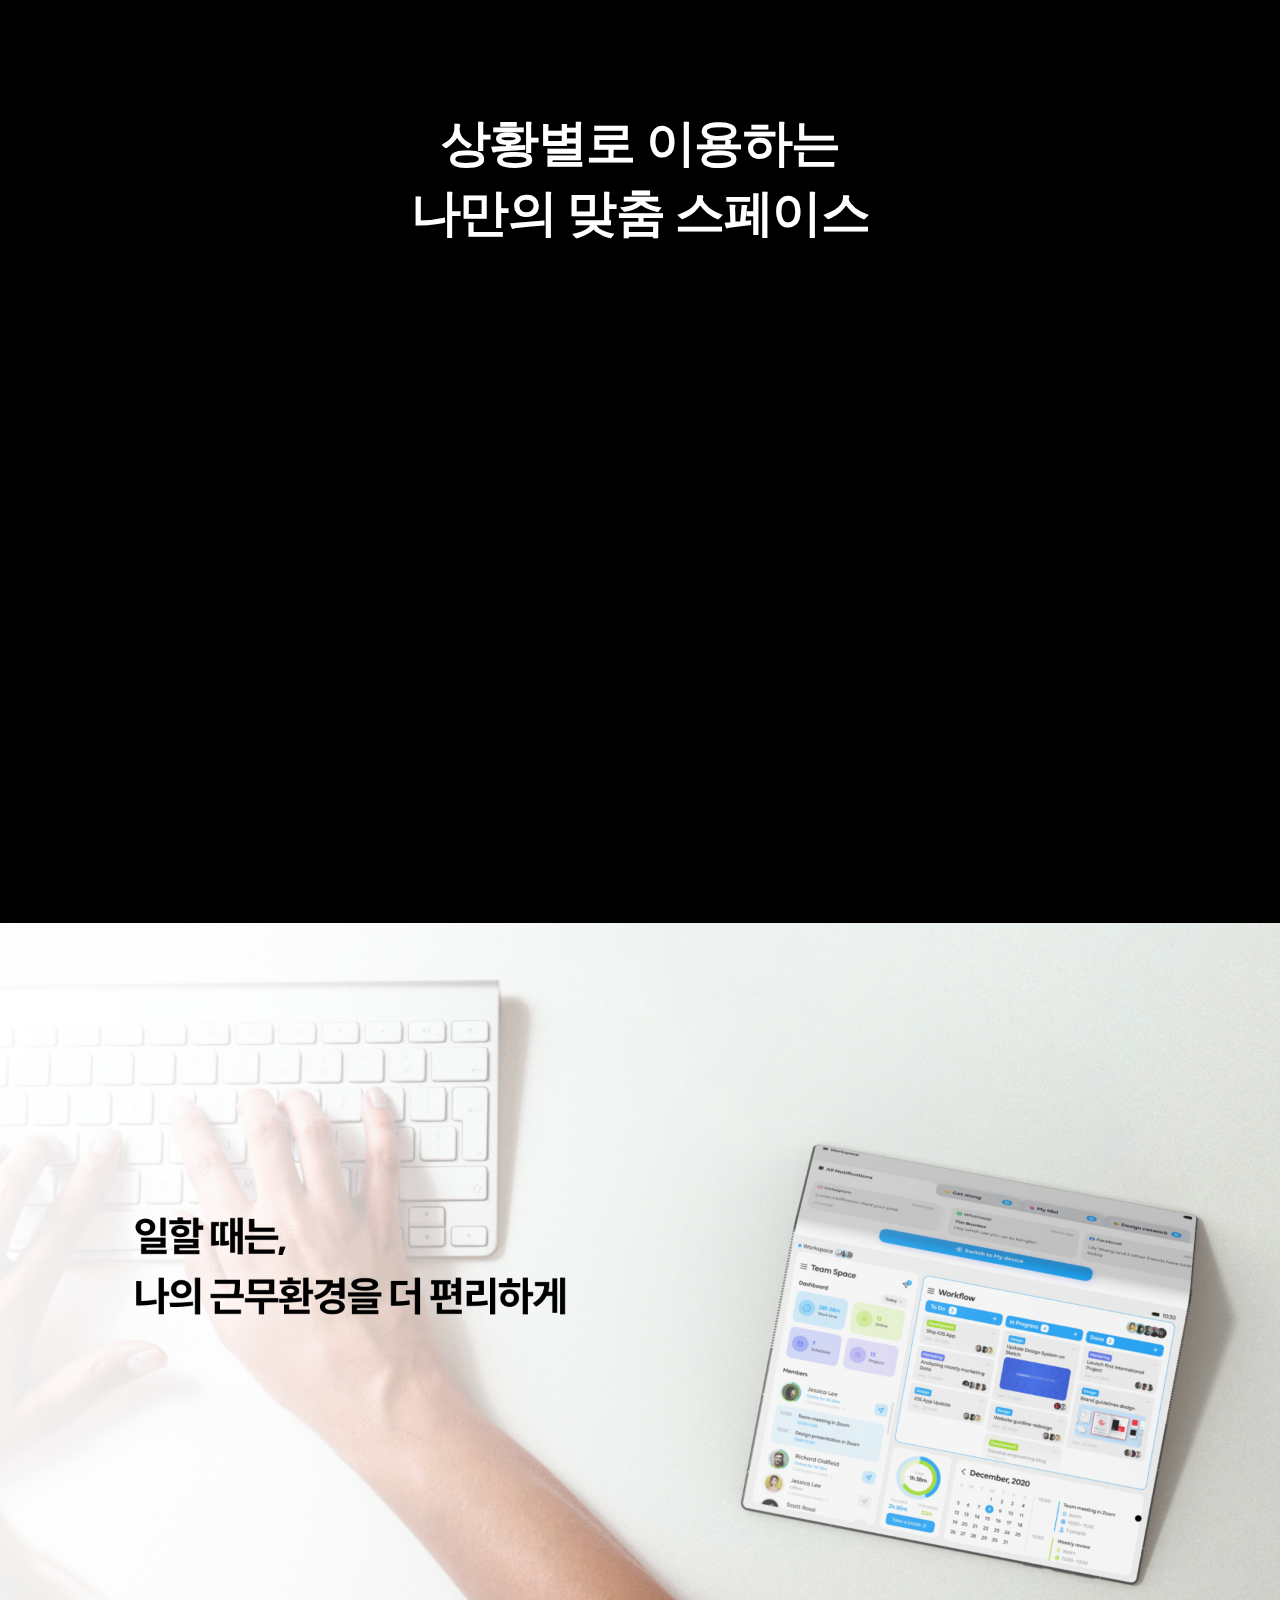
==== commit 103193b3: "put footer link" ====
--- a/index.html
+++ b/index.html
@@ -291,6 +291,9 @@
         <section class="scroll-section" id="scroll-section-12">
             <img src="./img/011/last_credit.png" width="1920" height="1080" style="z-index: 5;">
         </section>
+        <a href="http://www.hivcdgw2020.com/themediumspace" style=" height: 166px; width: 100%; z-index: 10; position: fixed; bottom: 0px">
+                
+        </div>
     </div>
     <script src="js/main.js"></script>
 </body>
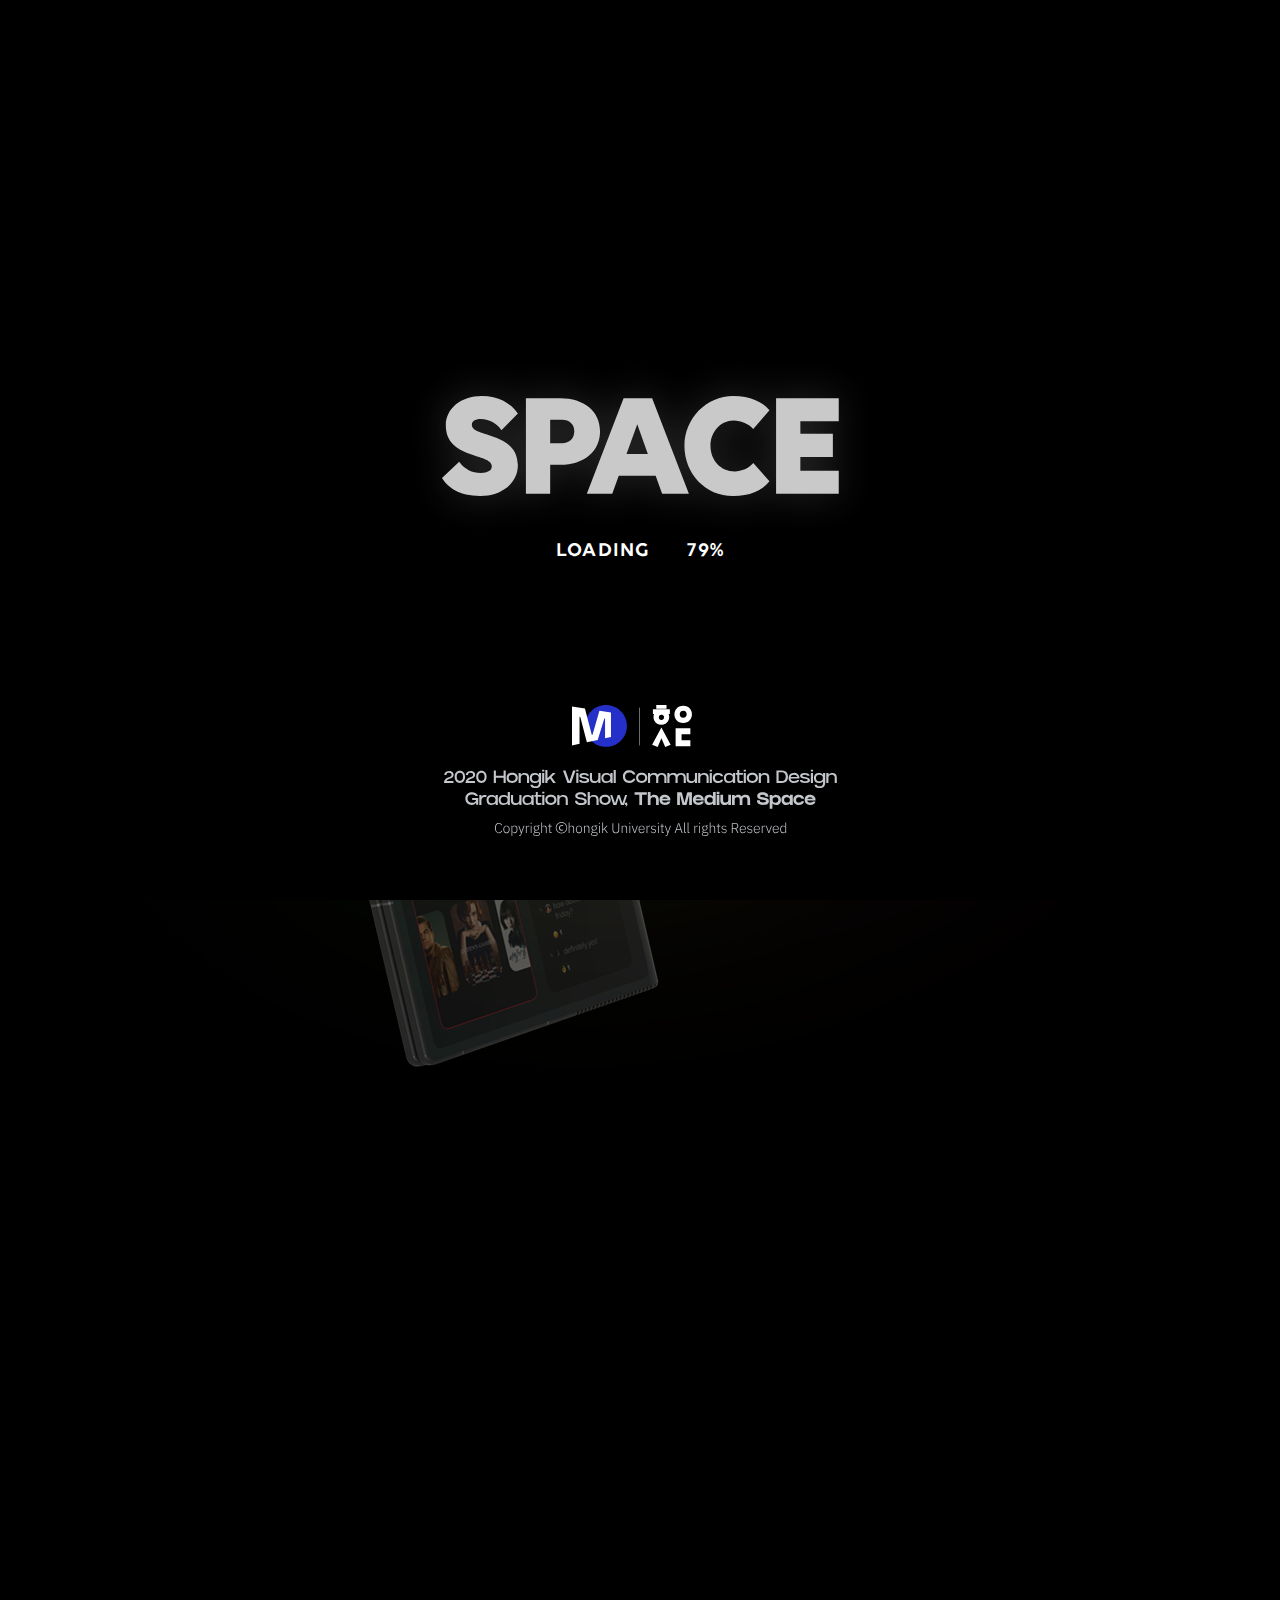
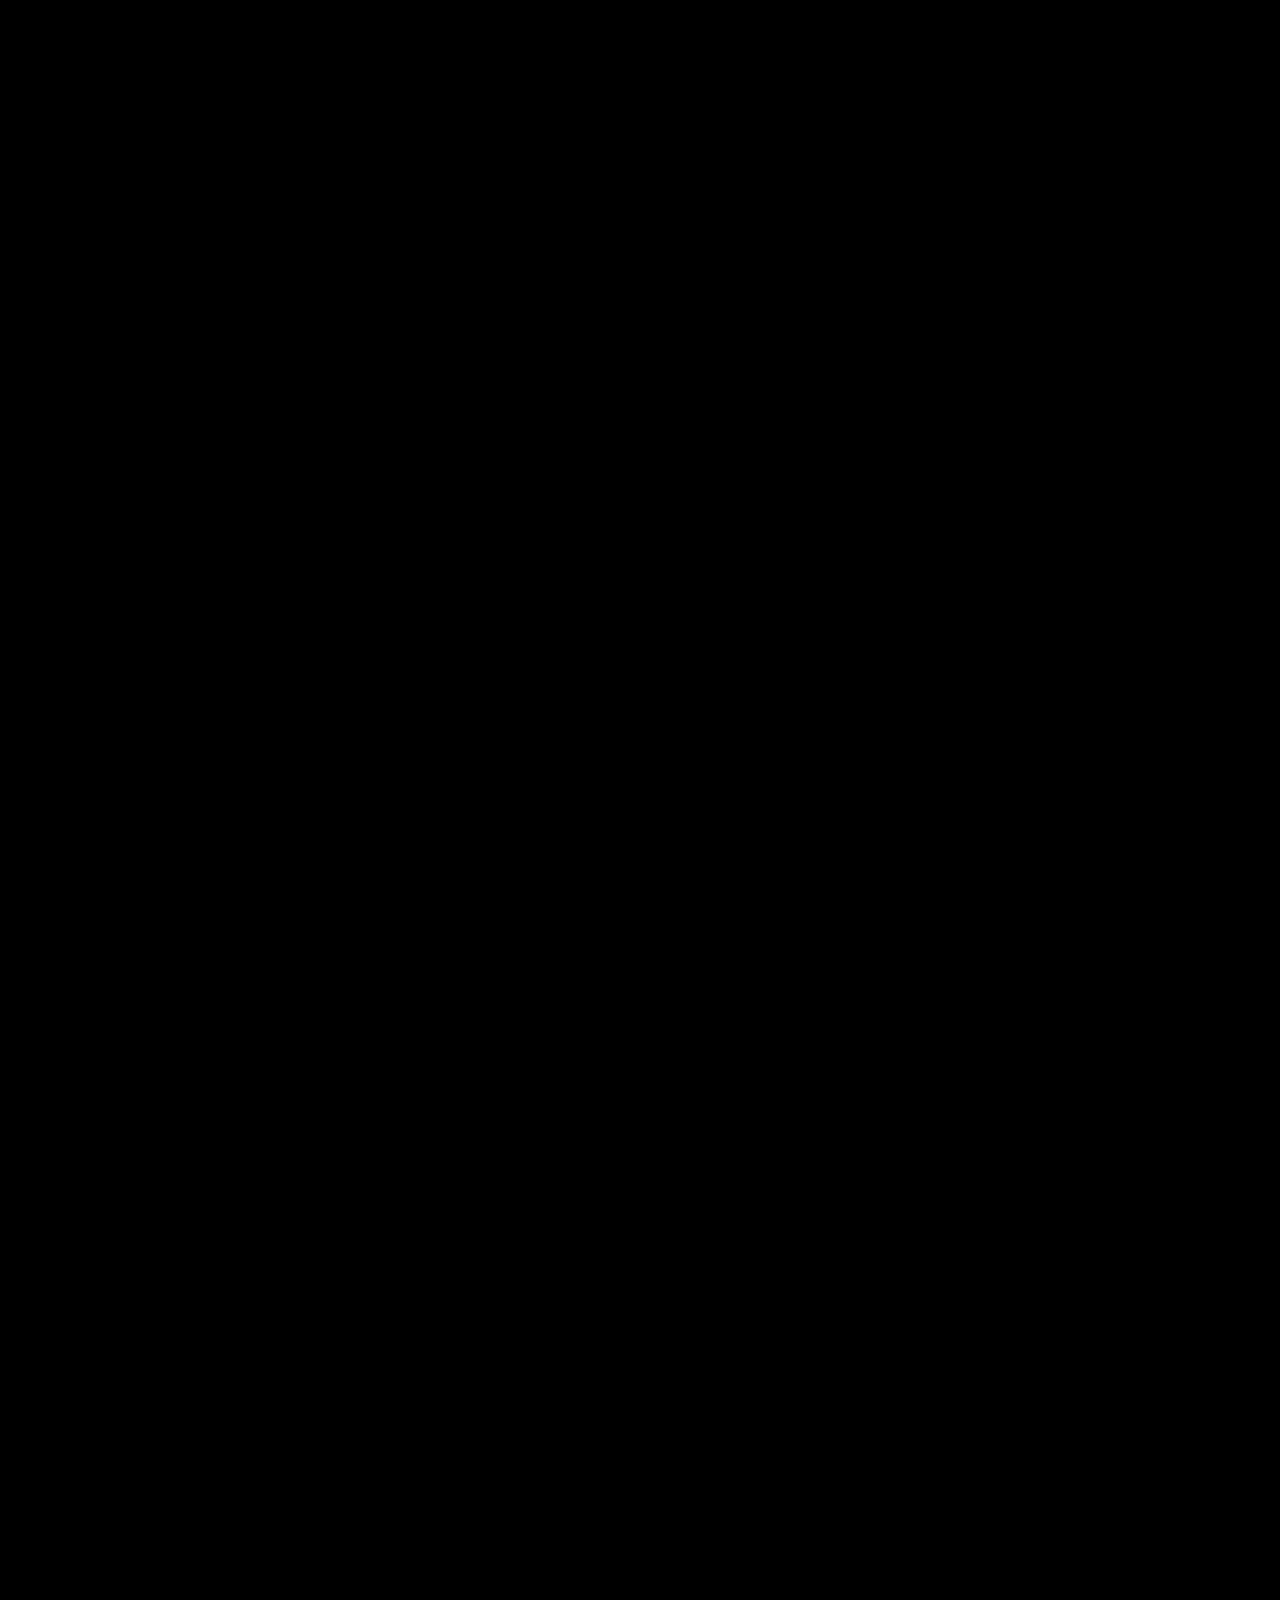
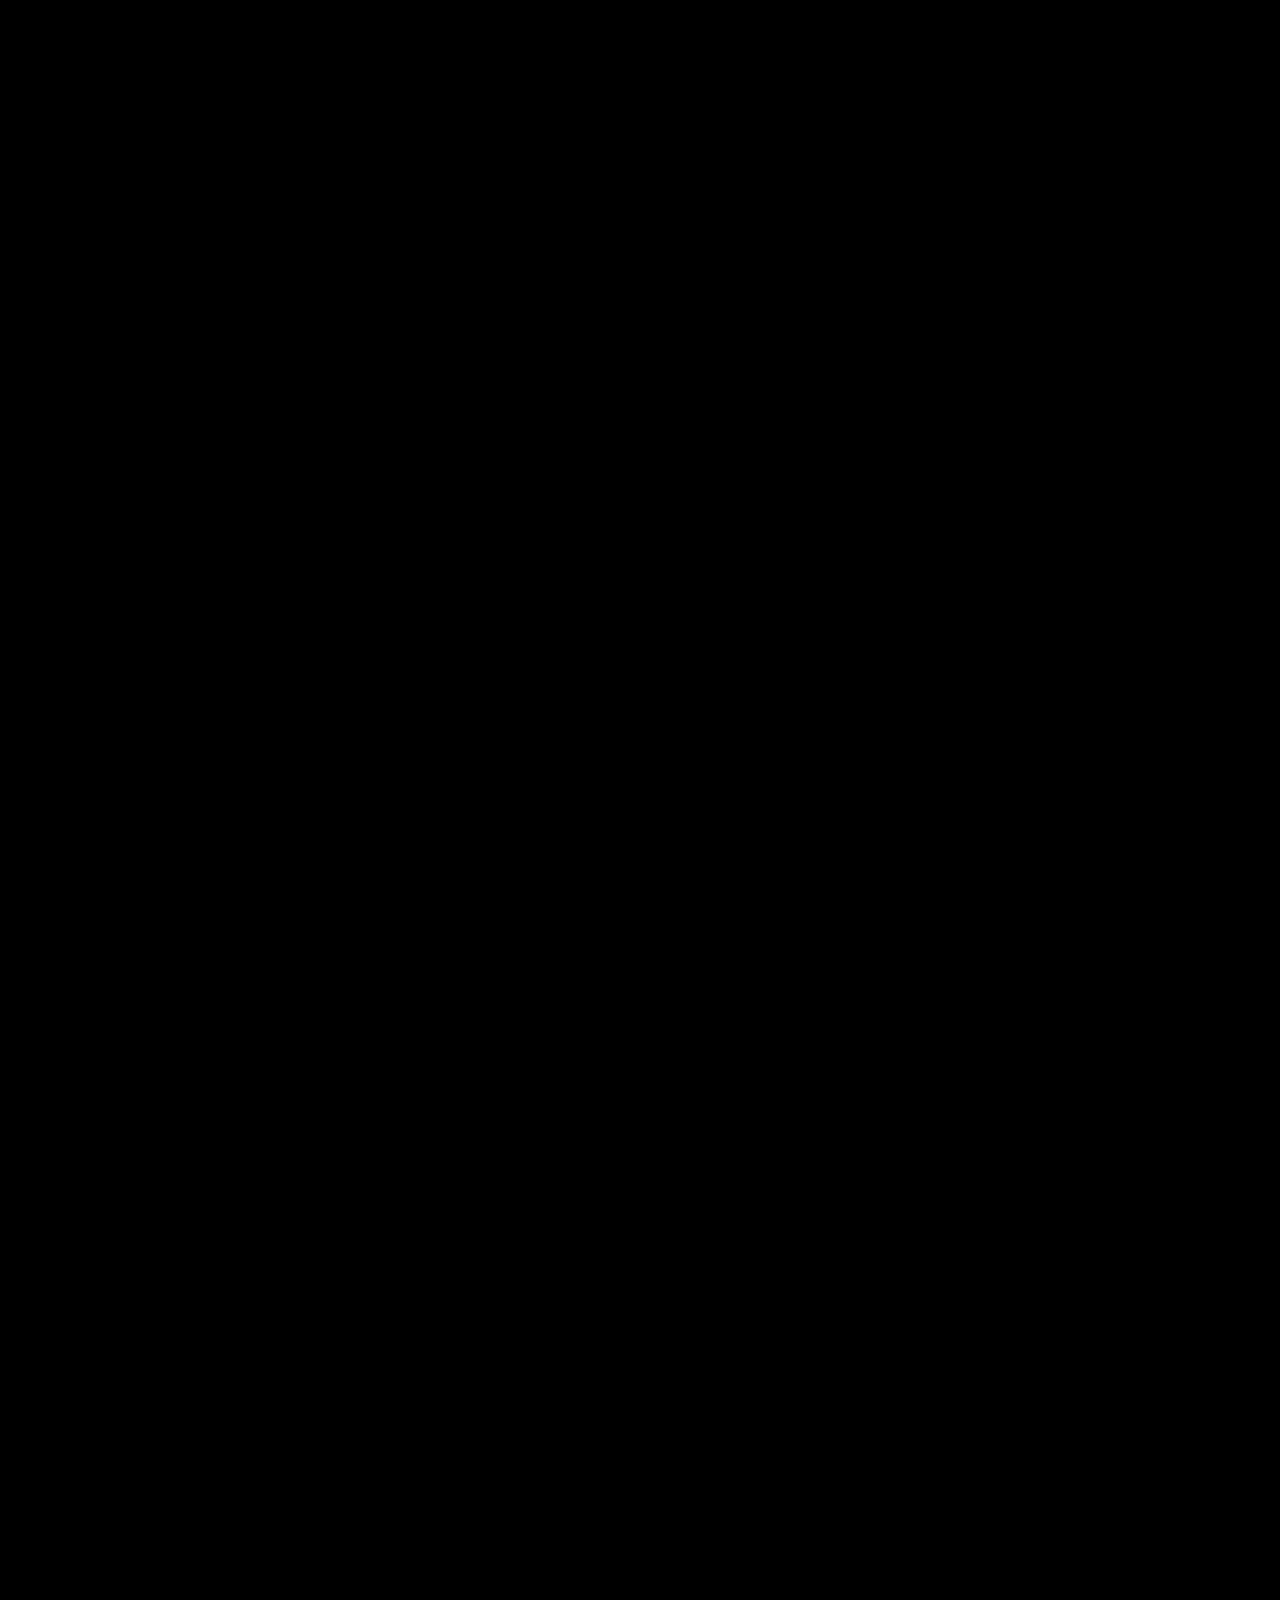
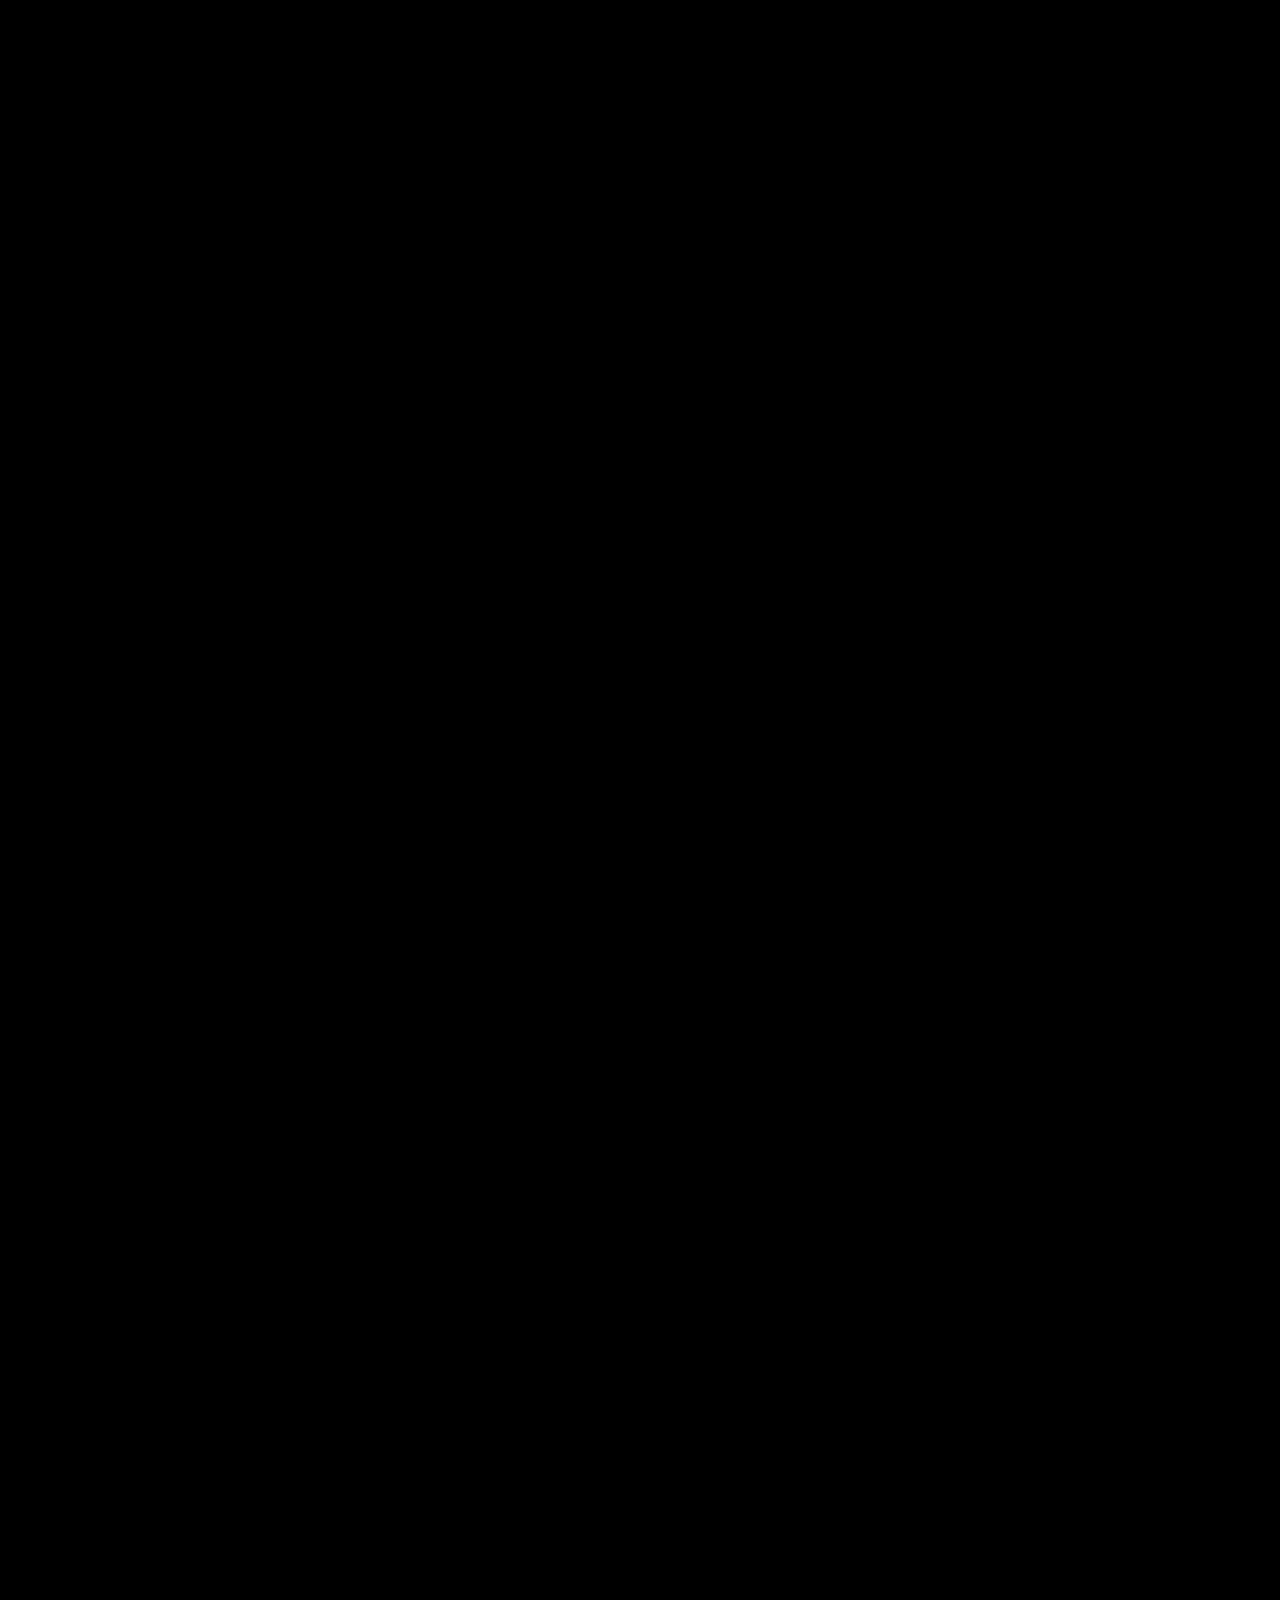
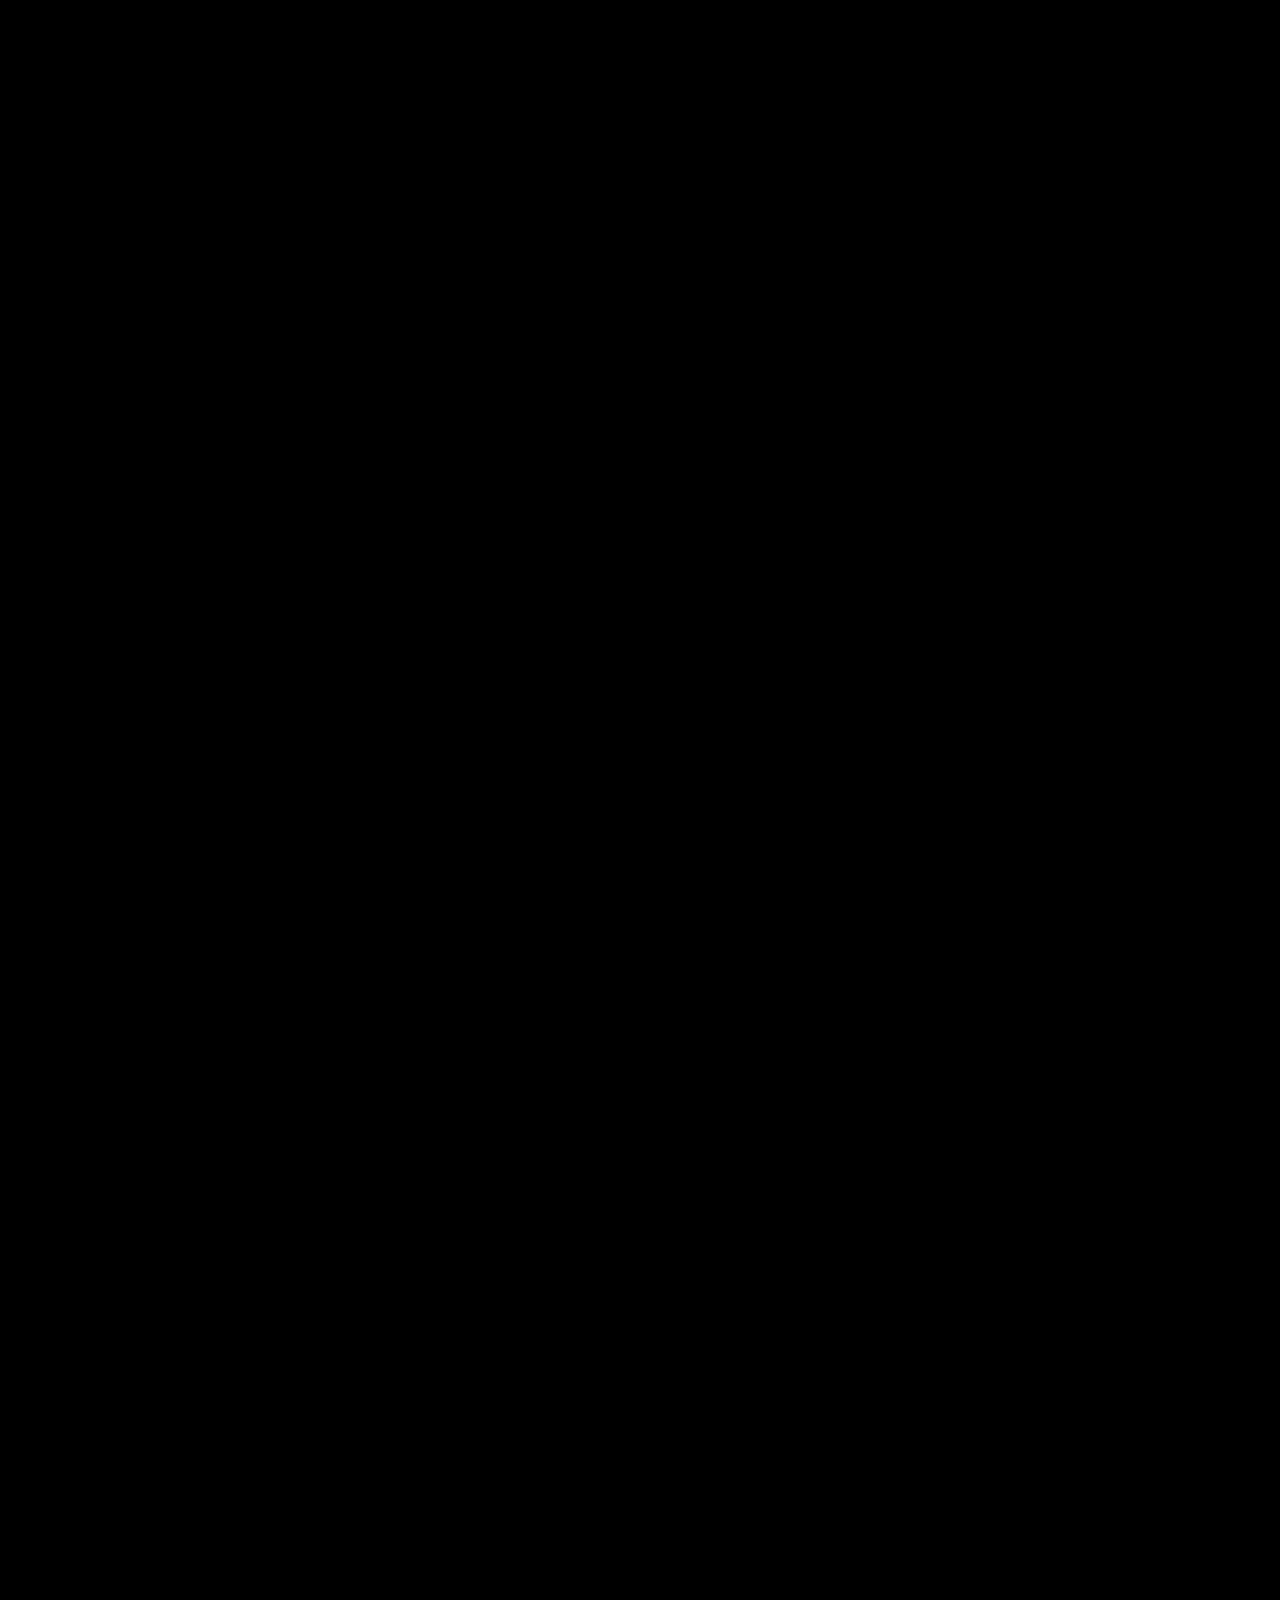
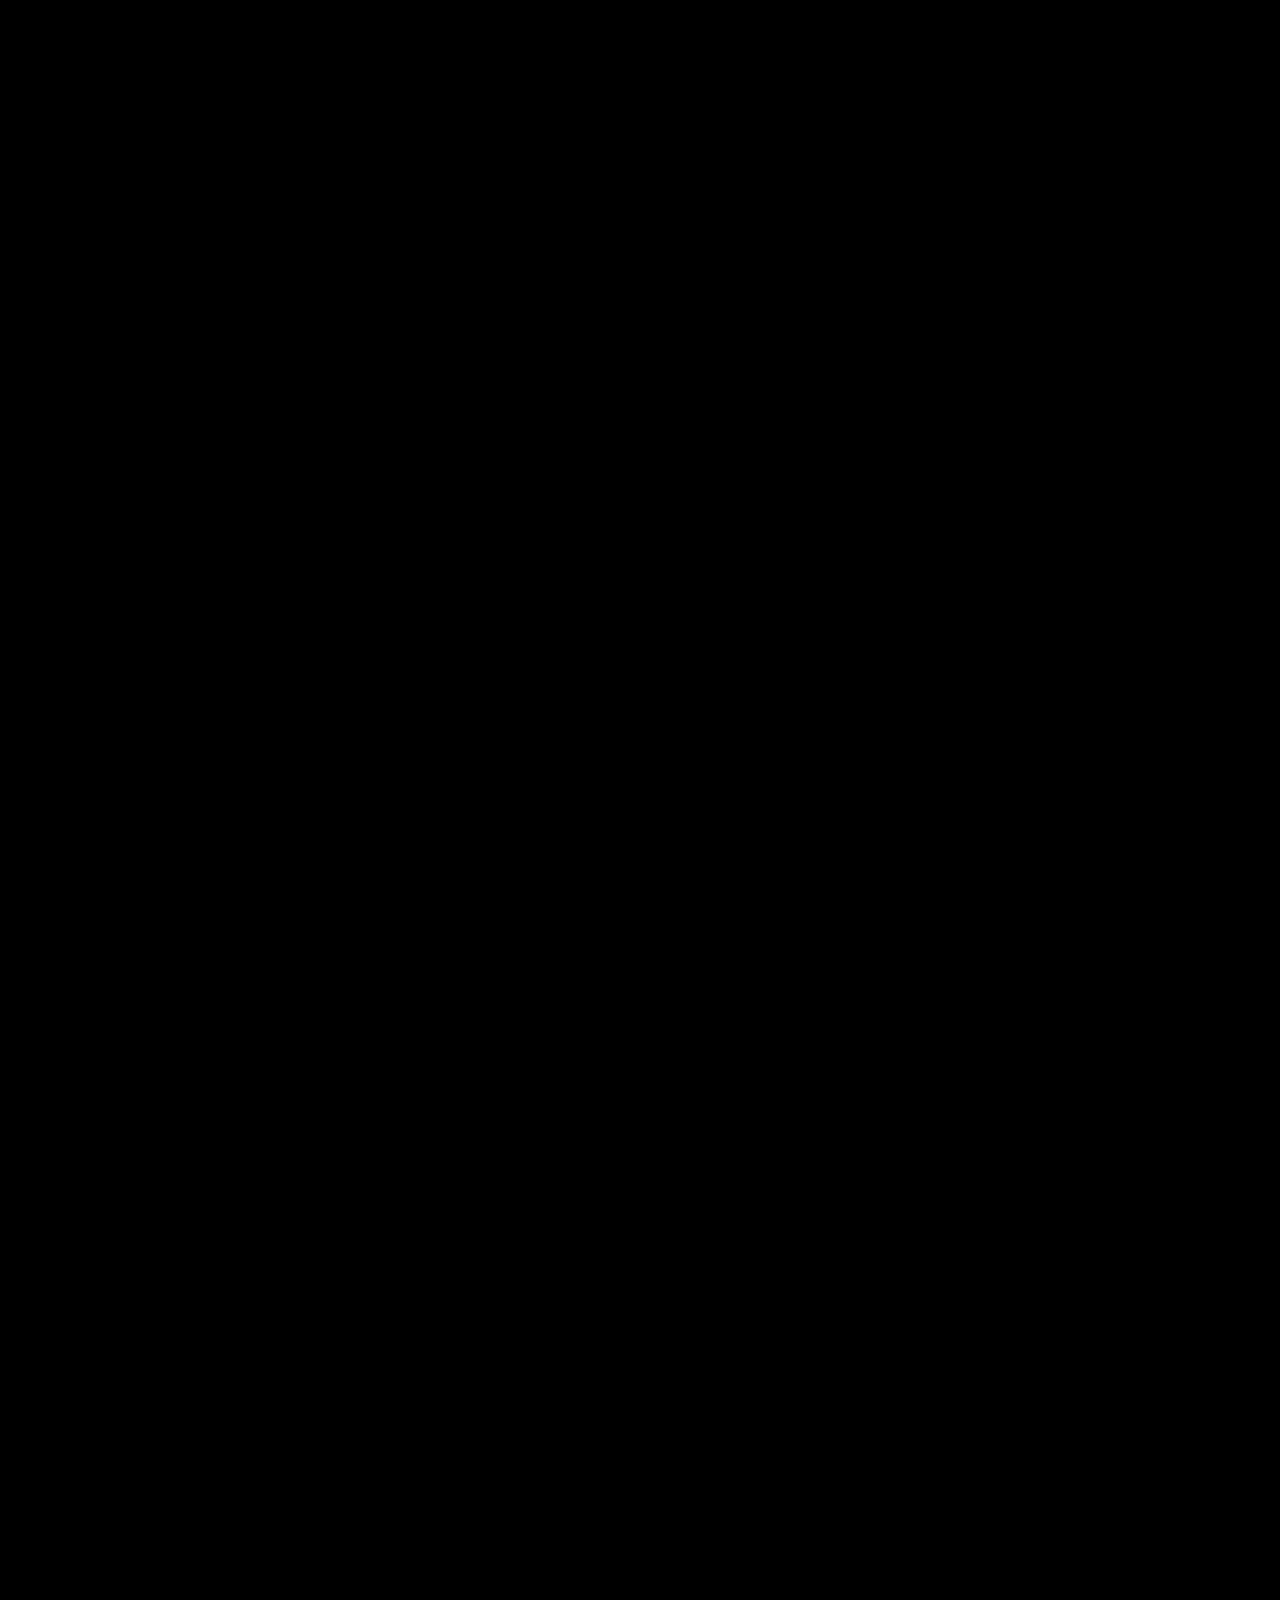
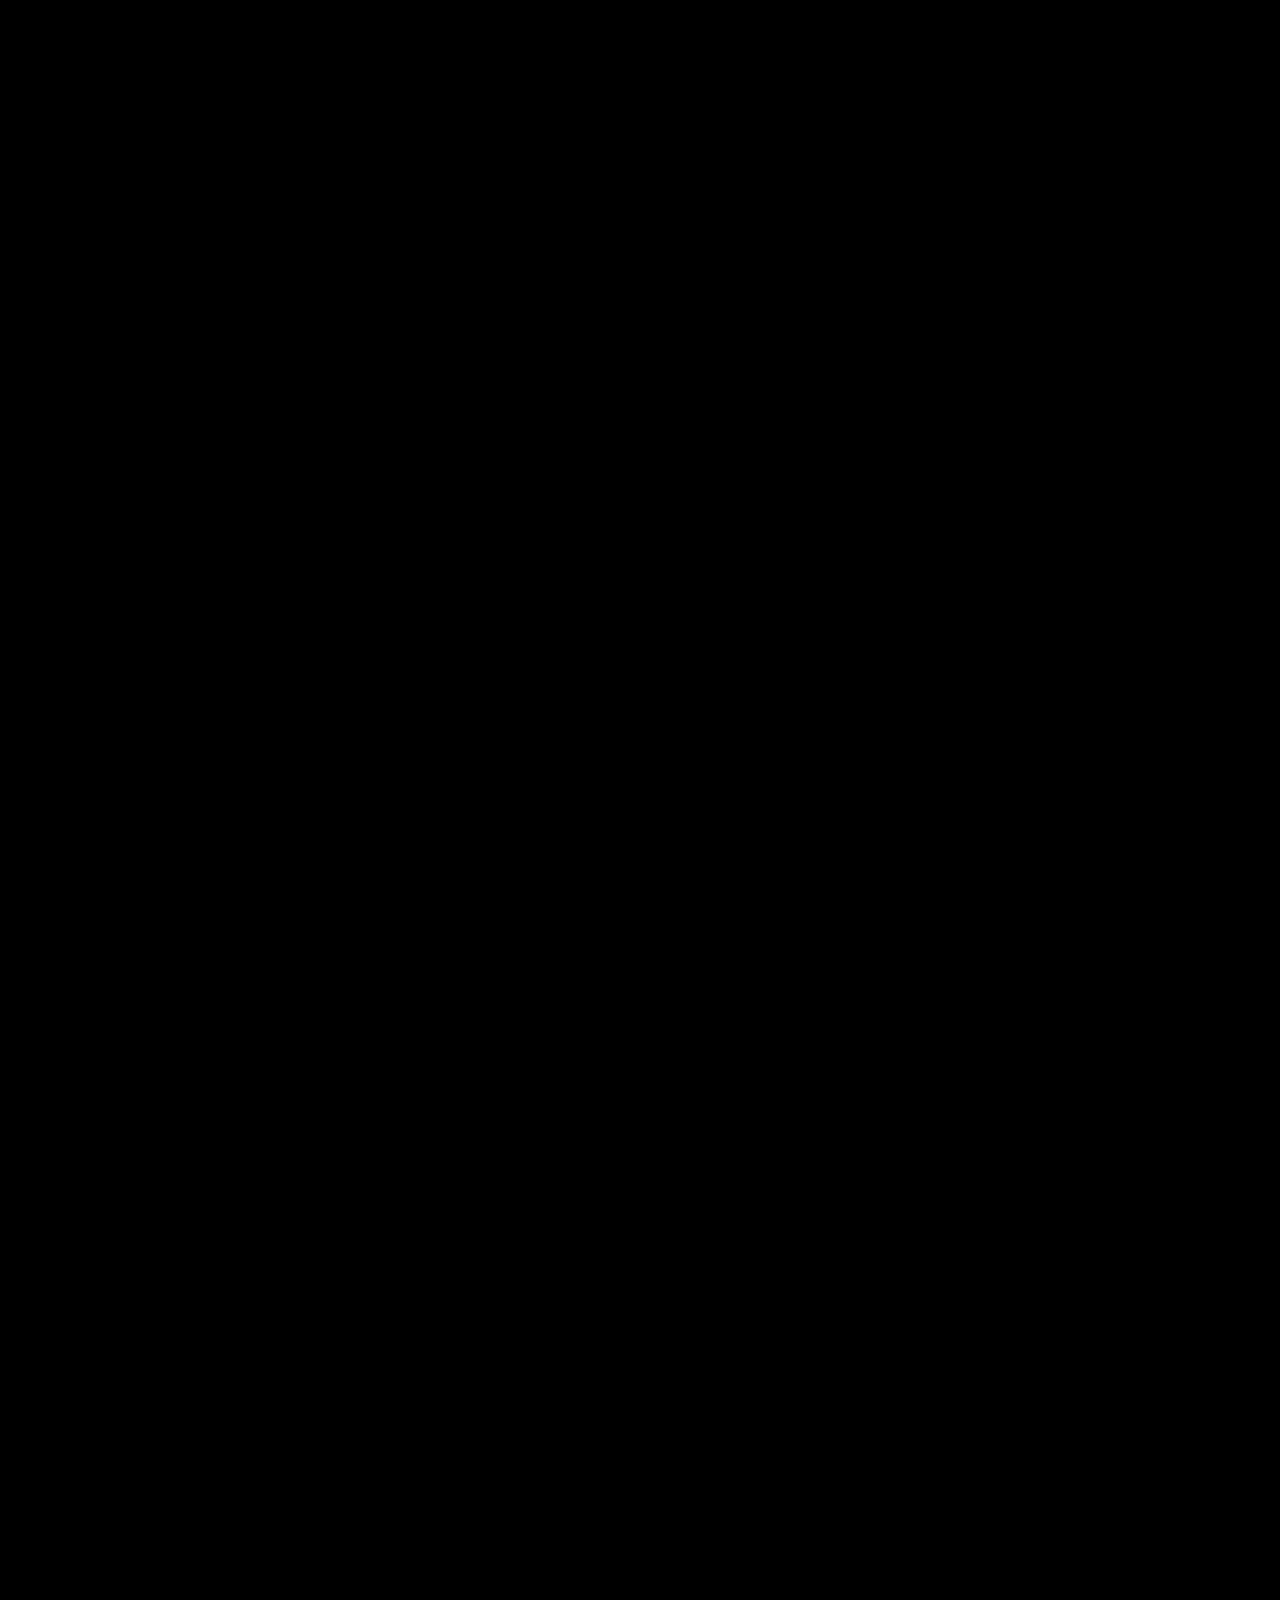
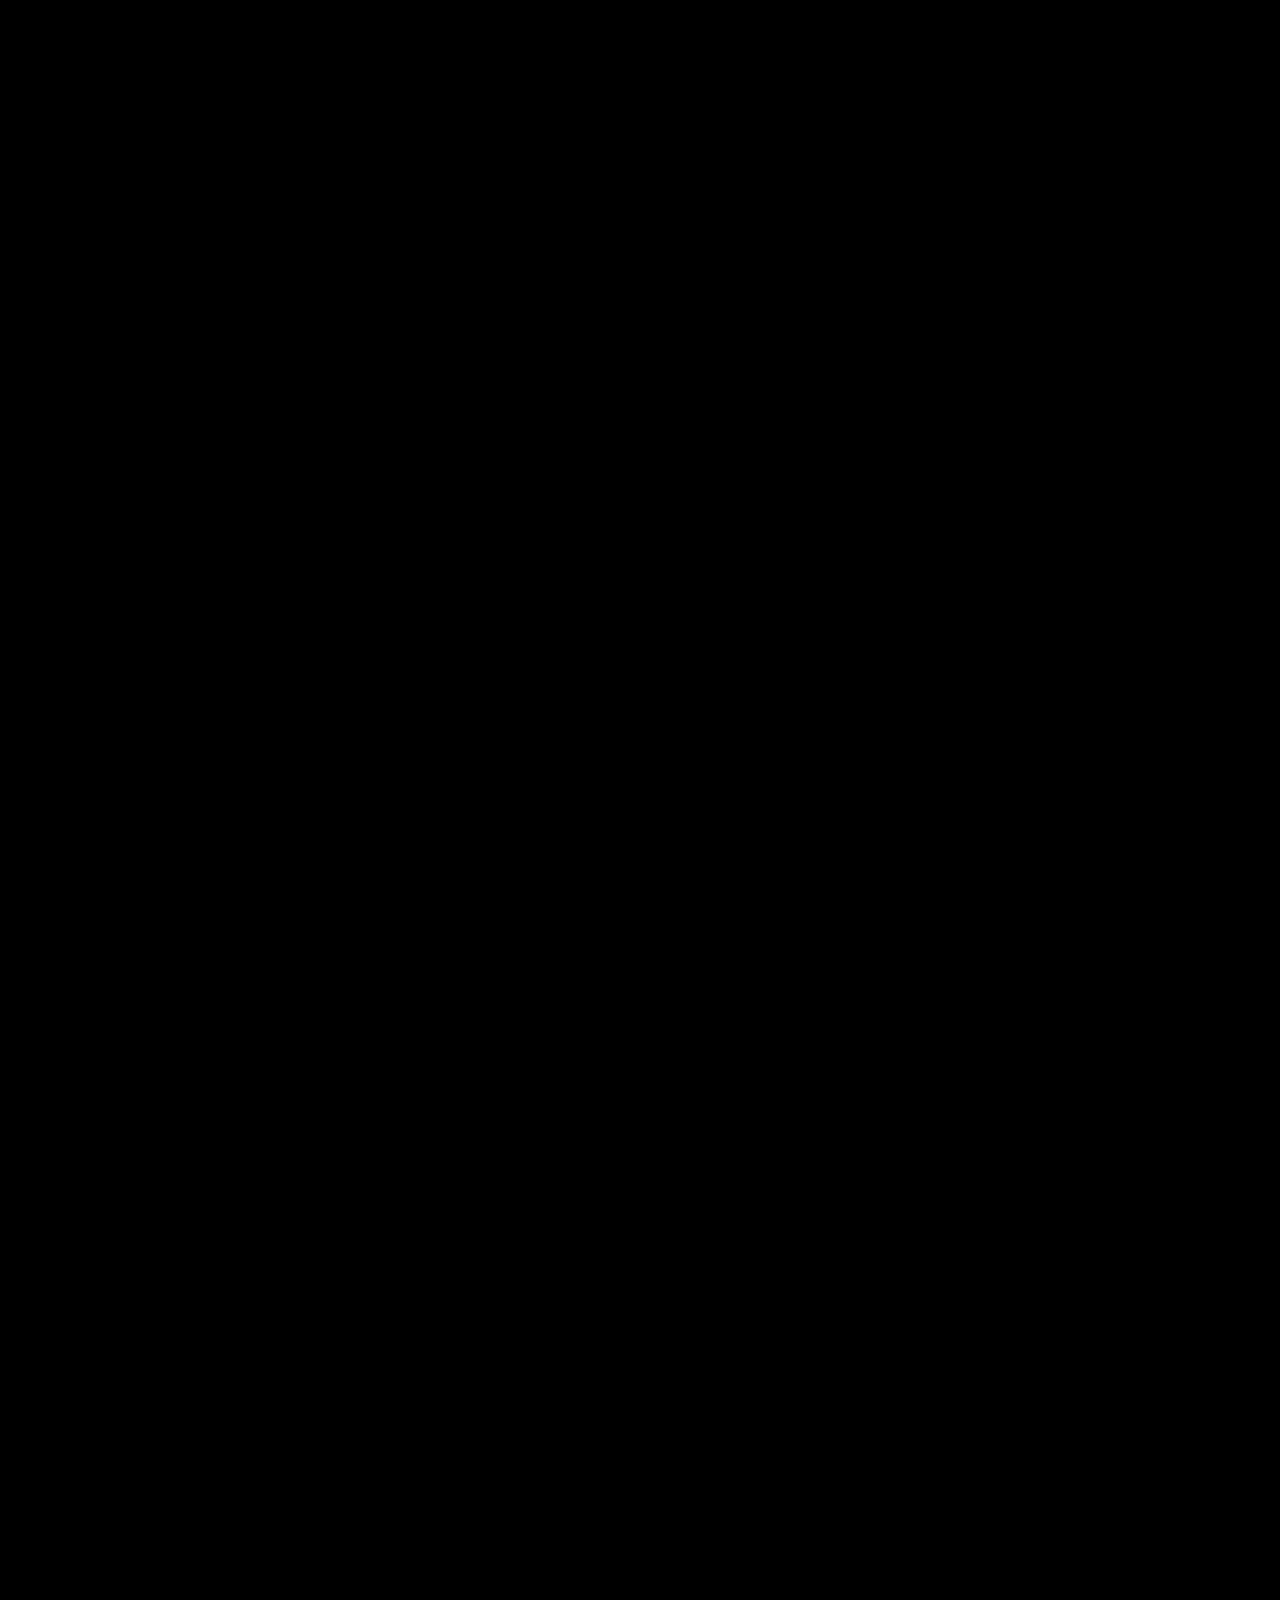
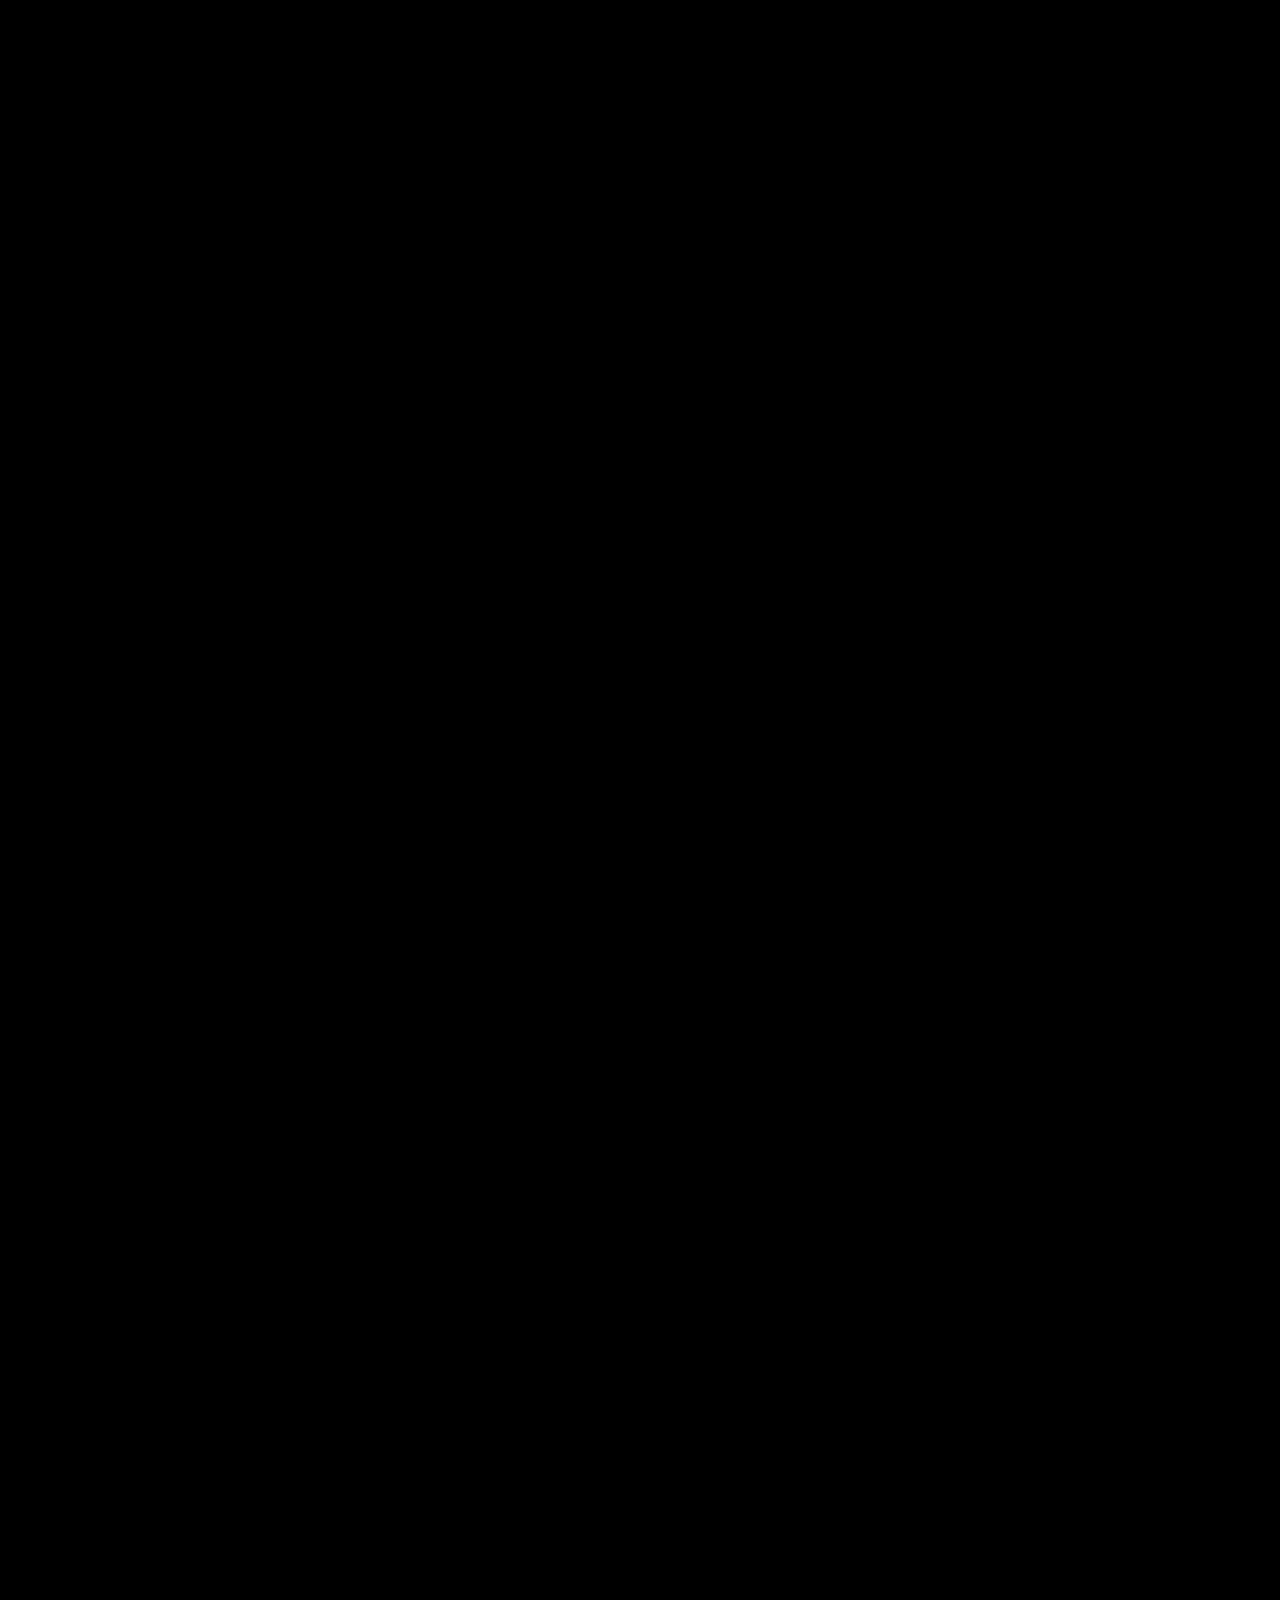
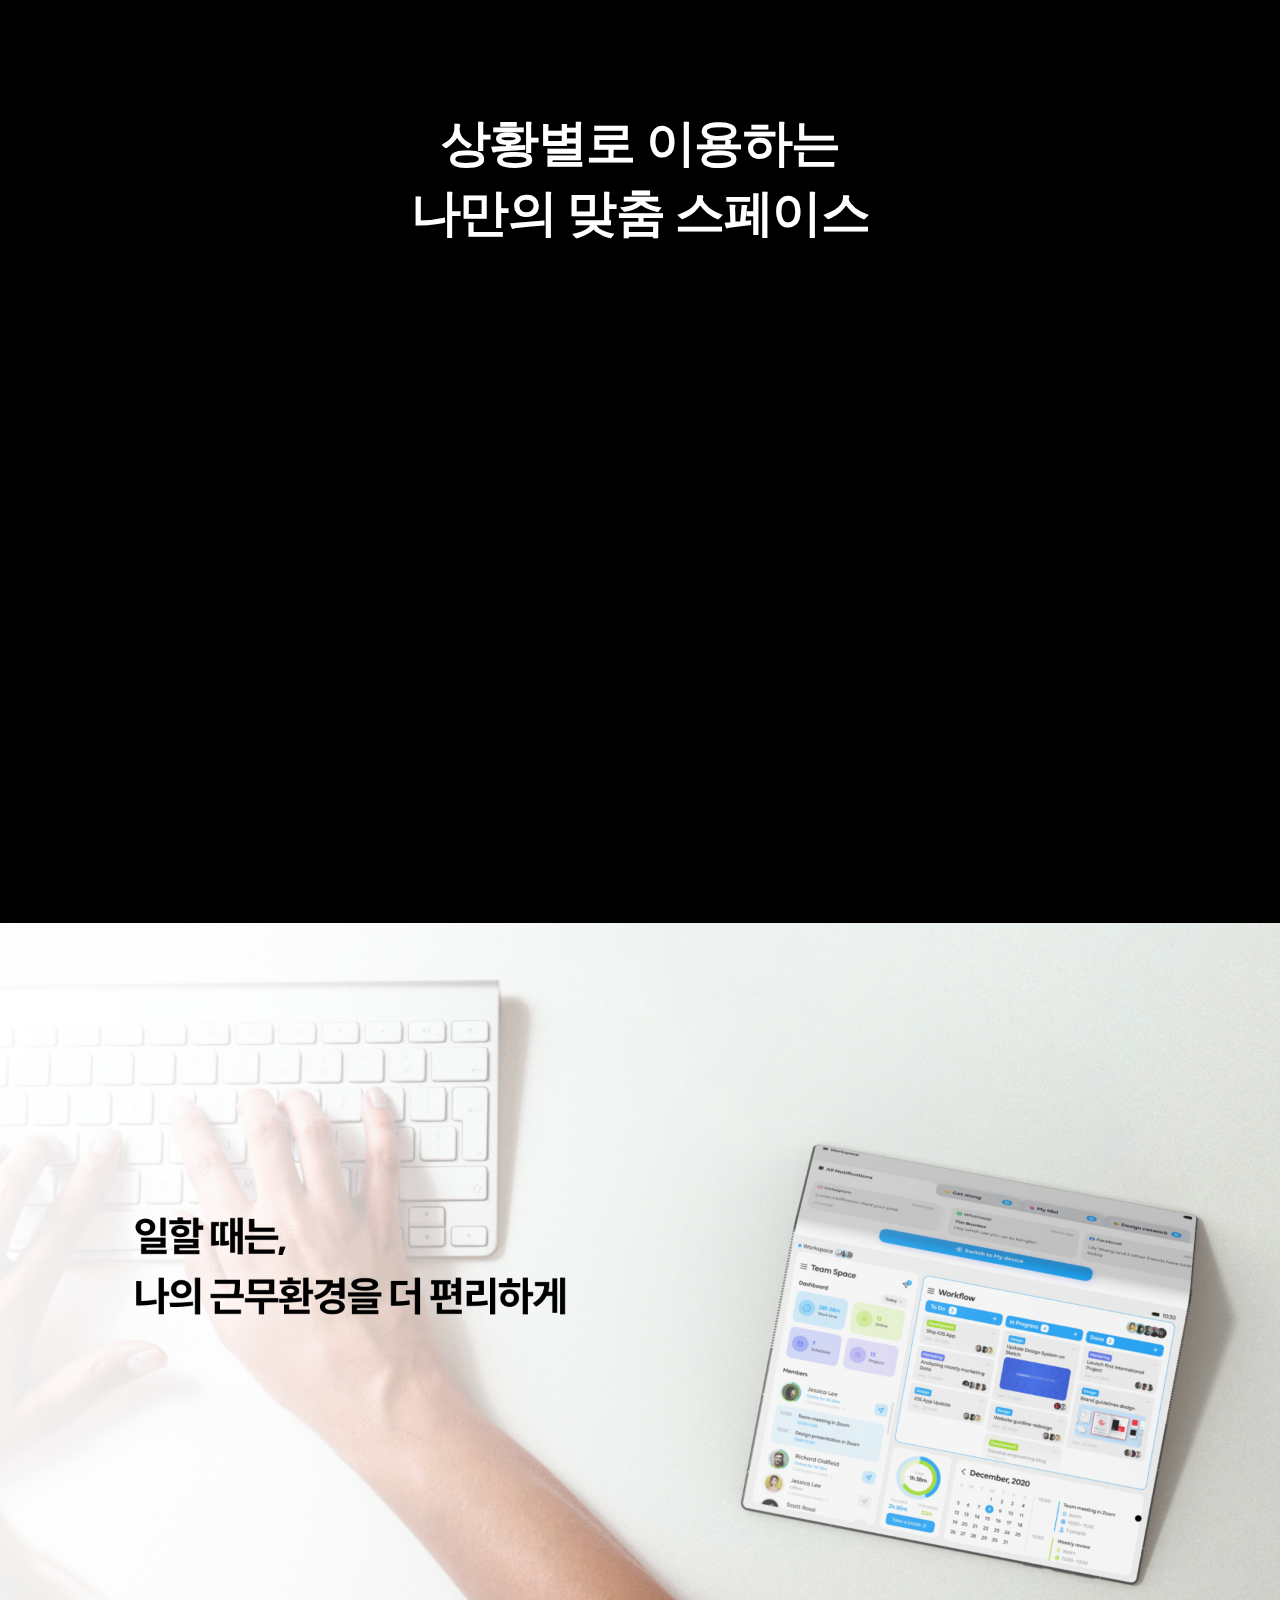
==== commit ecd883cd: "set footer linkt" ====
--- a/index.html
+++ b/index.html
@@ -290,10 +290,10 @@
         </section>
         <section class="scroll-section" id="scroll-section-12">
             <img src="./img/011/last_credit.png" width="1920" height="1080" style="z-index: 5;">
-        </section>
-        <a href="http://www.hivcdgw2020.com/themediumspace" style=" height: 166px; width: 100%; z-index: 10; position: fixed; bottom: 0px">
-                
-        </div>
+            <a href="http://www.hivcdgw2020.com/themediumspace" style="height: 166px; width: 100%; z-index: 10; position: absolute; bottom: 0">
+                        
+            </a>
+        </section>
     </div>
     <script src="js/main.js"></script>
 </body>
--- a/css/main.css
+++ b/css/main.css
@@ -731,6 +731,7 @@
     display: flex;
     align-items: center;
     justify-content: center;
+    position: relative;
 }
 
 .last-title {
